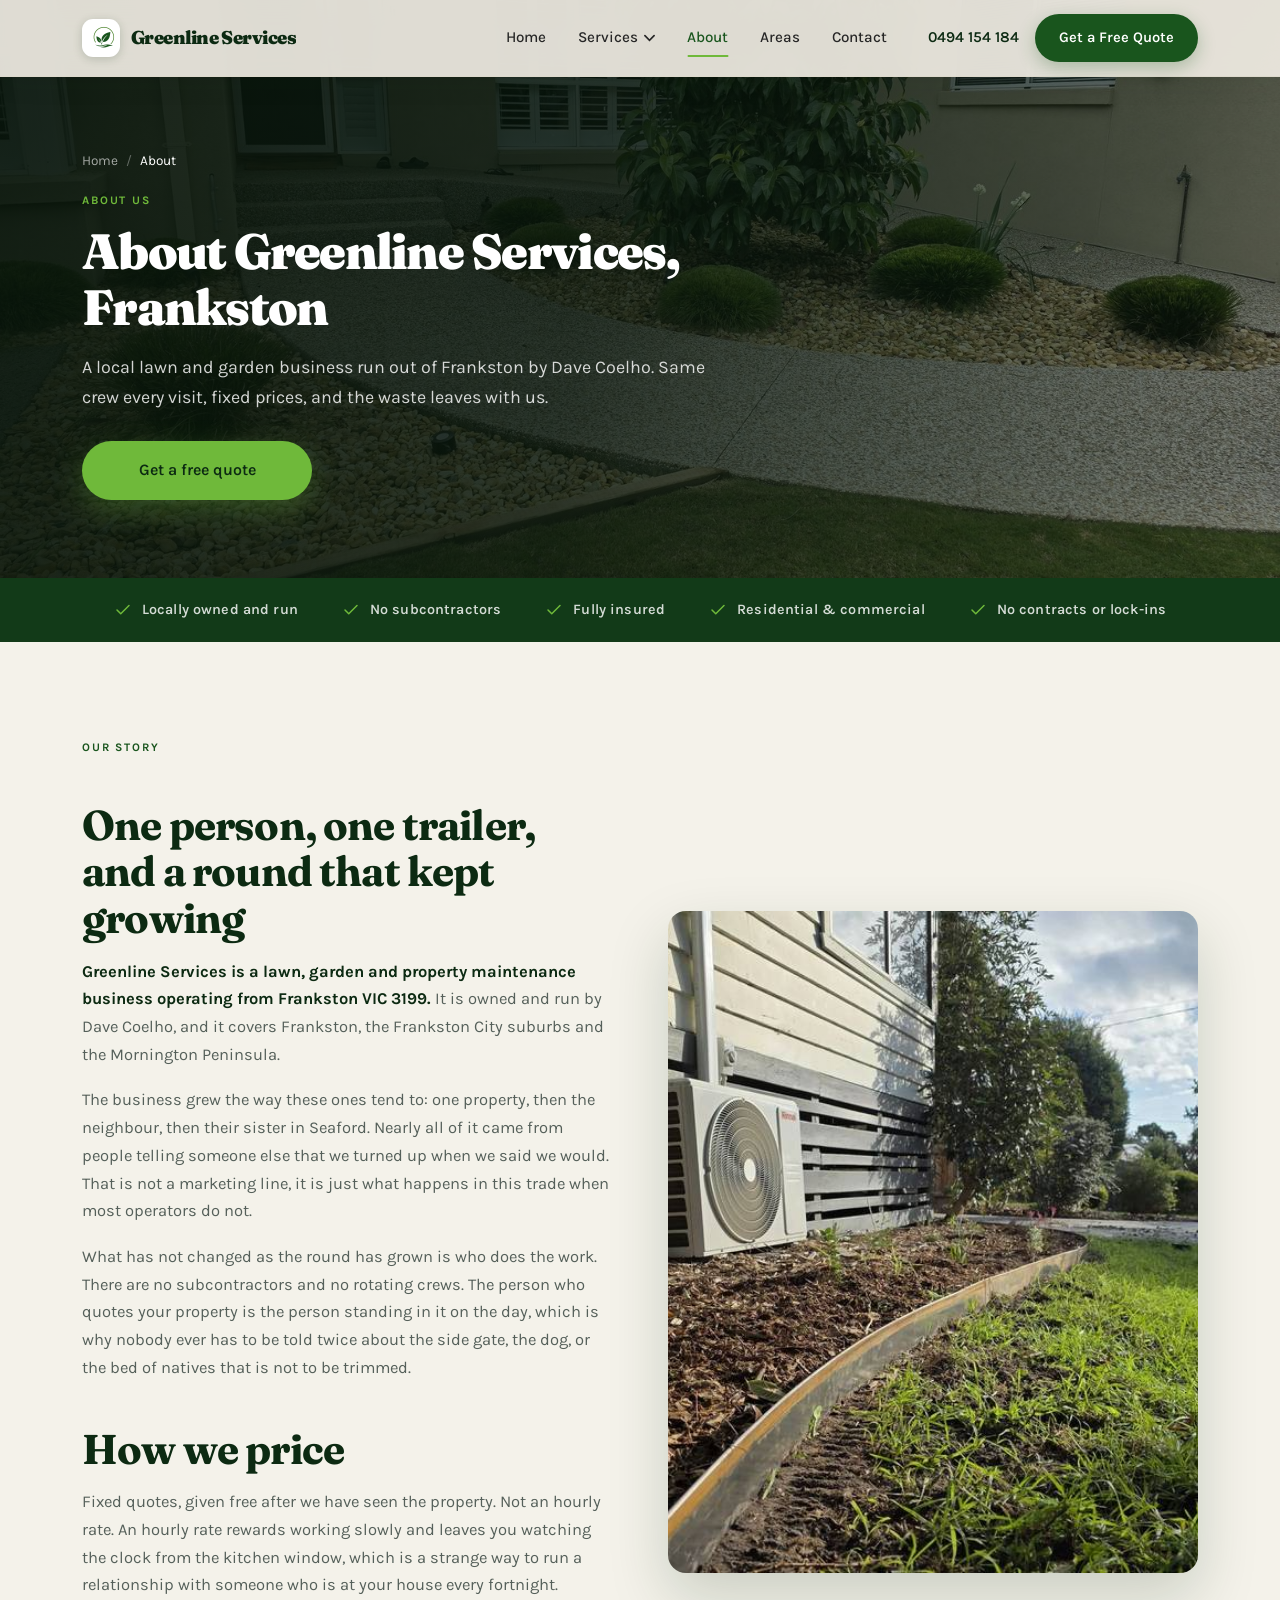
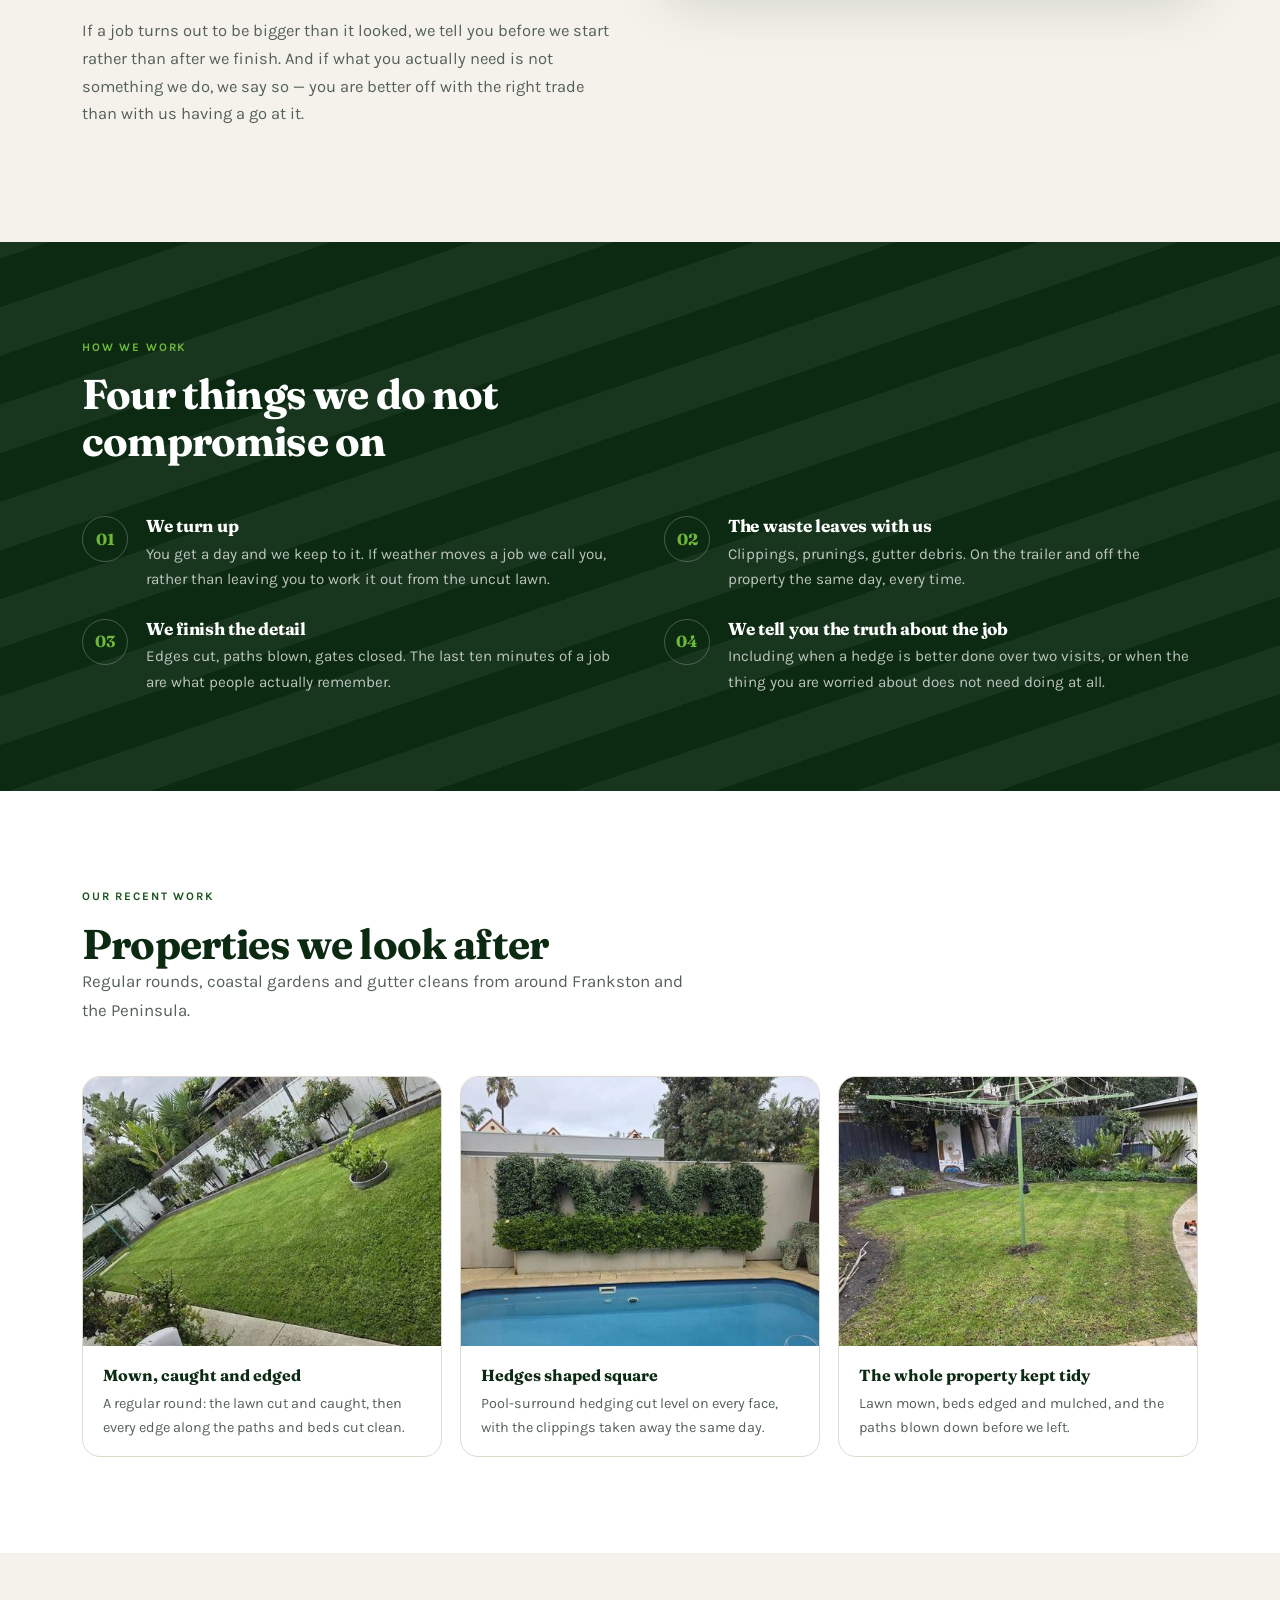
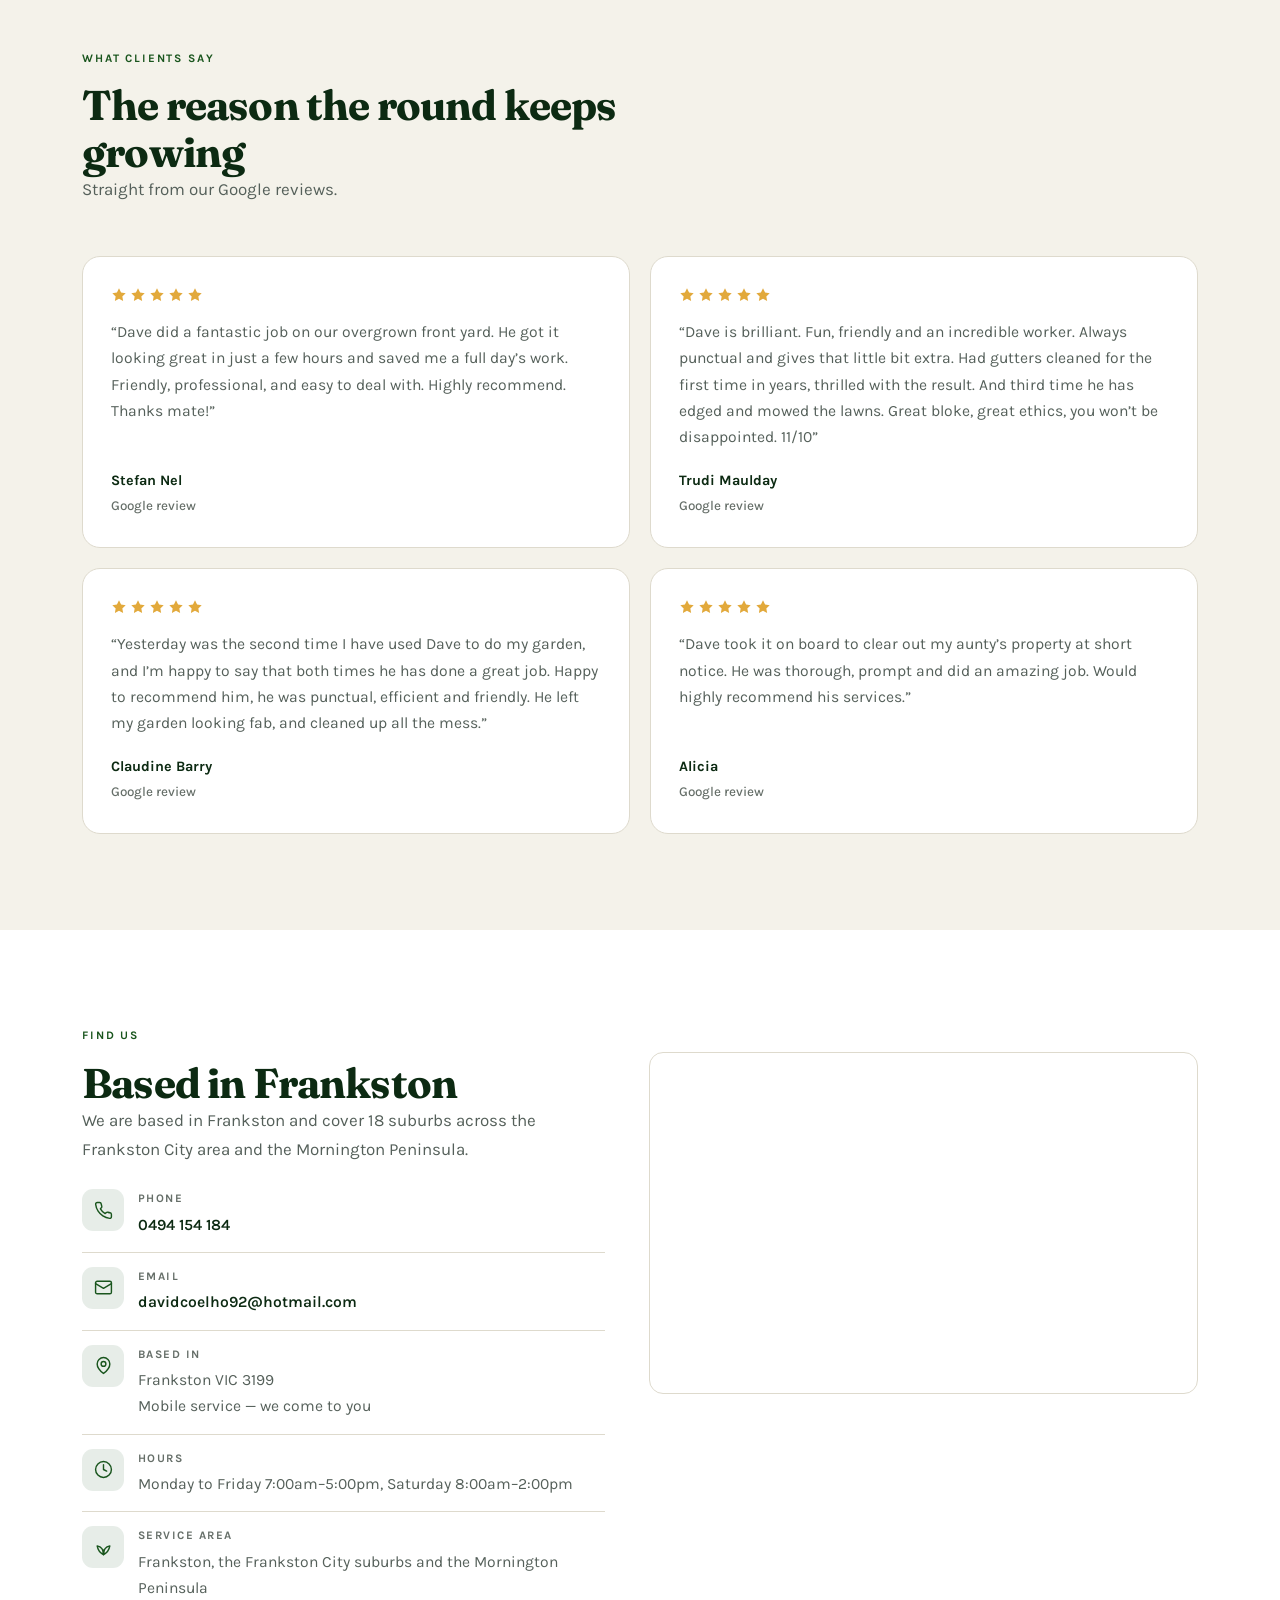
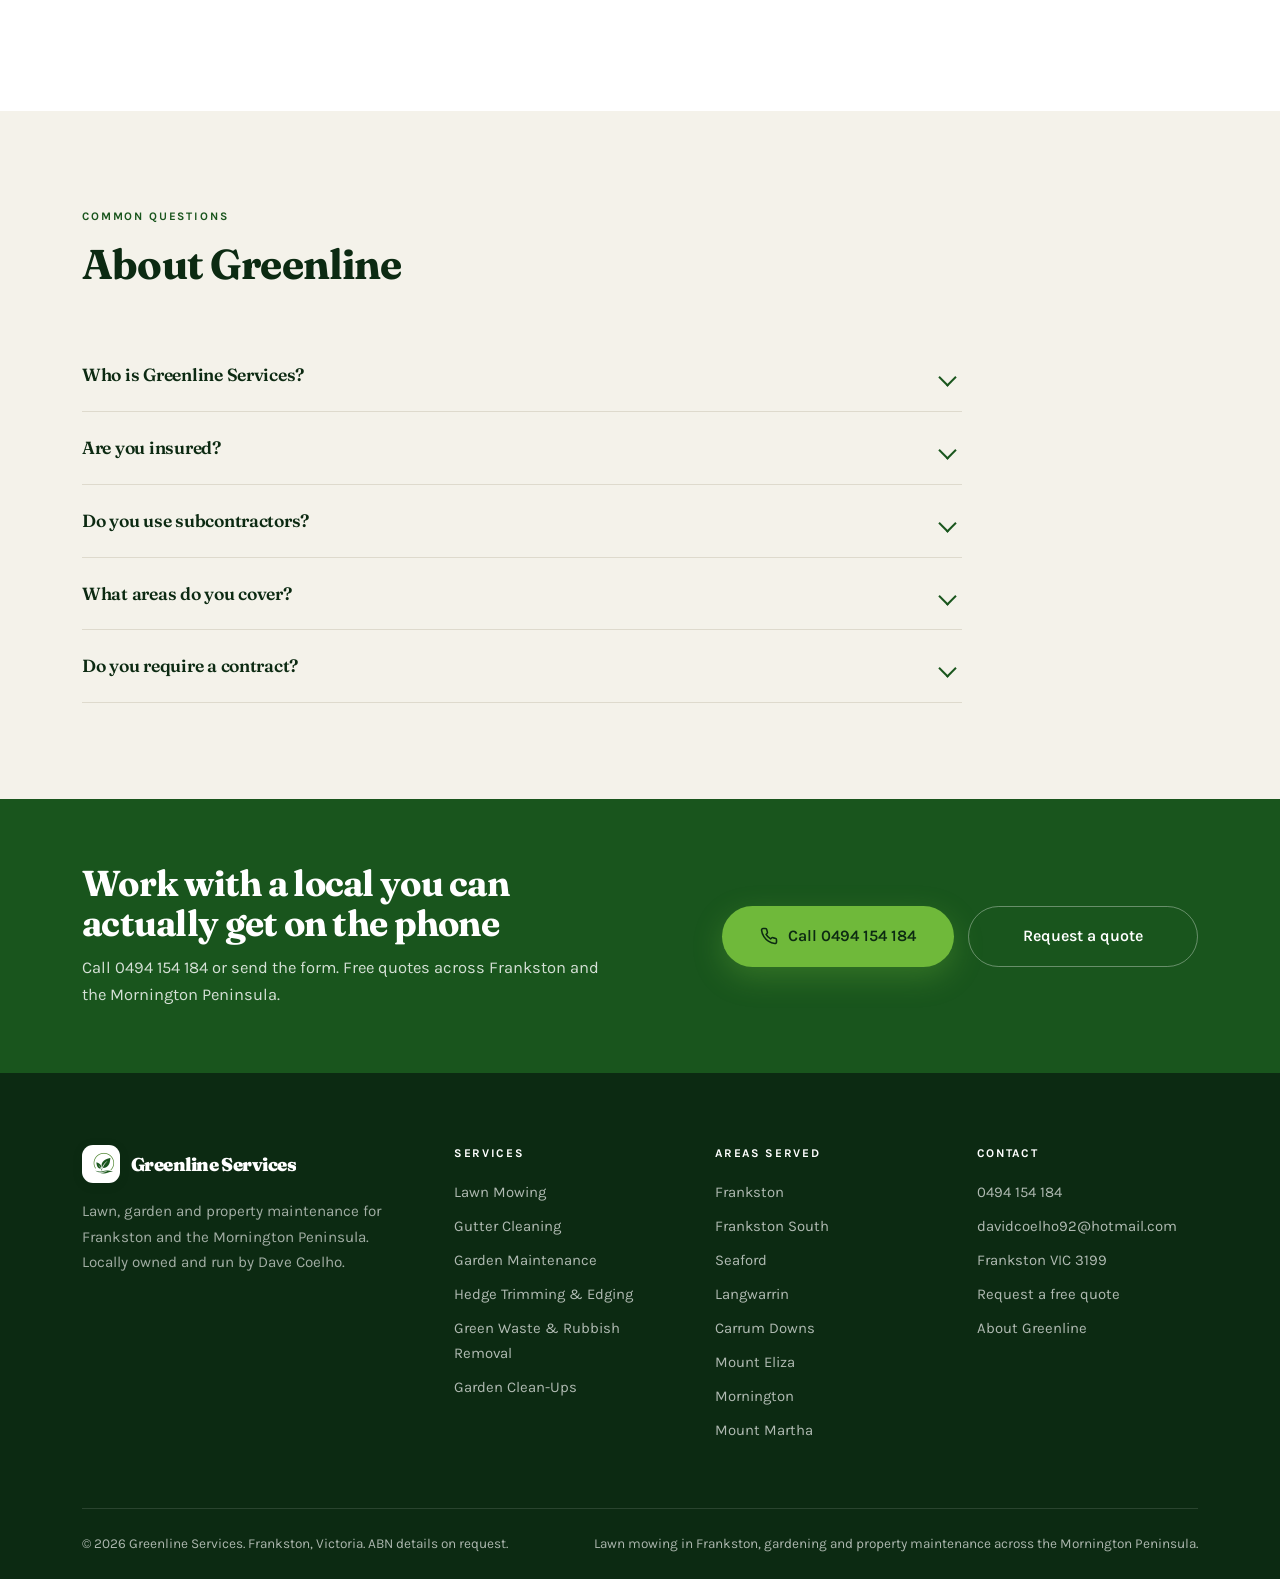
==== about/index.html @ 337bbac2 "Show only suburb, state and postcode; keep the street address in JSON-LD Visitors now see "Frankston" ====
<!DOCTYPE html>
<html lang="en-AU">
<head>
<meta charset="utf-8">
<meta name="viewport" content="width=device-width, initial-scale=1">
<title>About Greenline Services | Lawn &amp; Garden Care Frankston</title>
<meta name="description" content="Greenline Services is a Frankston lawn and garden business run by Dave Coelho. Same crew every visit, fixed quotes, all waste taken away. Serving 18 suburbs.">
<link rel="canonical" href="https://greenlineservices.com.au/about/">
<meta name="robots" content="index, follow, max-image-preview:large, max-snippet:-1">
<meta name="theme-color" content="#0C2A12">
<meta name="geo.region" content="AU-VIC">
<meta name="geo.placename" content="Frankston, Victoria">
<meta name="geo.position" content="-38.1442;145.1281">
<meta name="ICBM" content="-38.1442, 145.1281">

<meta property="og:type" content="website">
<meta property="og:locale" content="en_AU">
<meta property="og:site_name" content="Greenline Services">
<meta property="og:title" content="About Greenline Services | Lawn &amp; Garden Care Frankston">
<meta property="og:description" content="Greenline Services is a Frankston lawn and garden business run by Dave Coelho. Same crew every visit, fixed quotes, all waste taken away. Serving 18 suburbs.">
<meta property="og:url" content="https://greenlineservices.com.au/about/">
<meta property="og:image" content="https://greenlineservices.com.au/assets/img/og.jpg">
<meta name="twitter:card" content="summary_large_image">
<meta name="twitter:title" content="About Greenline Services | Lawn &amp; Garden Care Frankston">
<meta name="twitter:description" content="Greenline Services is a Frankston lawn and garden business run by Dave Coelho. Same crew every visit, fixed quotes, all waste taken away. Serving 18 suburbs.">
<meta name="twitter:image" content="https://greenlineservices.com.au/assets/img/og.jpg">

<link rel="preconnect" href="https://fonts.googleapis.com">
<link rel="preconnect" href="https://fonts.gstatic.com" crossorigin>
<link rel="preload" as="style" href="https://fonts.googleapis.com/css2?family=Fraunces:opsz,wght@9..144,600;9..144,700;9..144,900&family=Karla:wght@400;500;600;700&display=swap">
<link rel="stylesheet" href="https://fonts.googleapis.com/css2?family=Fraunces:opsz,wght@9..144,600;9..144,700;9..144,900&family=Karla:wght@400;500;600;700&display=swap" media="print" onload="this.media='all'">
<noscript><link rel="stylesheet" href="https://fonts.googleapis.com/css2?family=Fraunces:opsz,wght@9..144,600;9..144,700;9..144,900&family=Karla:wght@400;500;600;700&display=swap"></noscript>
<link rel="icon" href="/assets/img/favicon-32.png" sizes="32x32" type="image/png">
<link rel="icon" href="/assets/img/icon-192.png" sizes="192x192" type="image/png">
<link rel="apple-touch-icon" href="/assets/img/apple-touch-icon.png">
<link rel="stylesheet" href="/assets/css/site.min.css">
<link rel="preload" as="image" href="/assets/img/about-dave.jpg" imagesrcset="/assets/img/about-dave-480.jpg 480w, /assets/img/about-dave-800.jpg 800w, /assets/img/about-dave-1200.jpg 1200w, /assets/img/about-dave.jpg 1600w" imagesizes="100vw" fetchpriority="high">


<script defer
  src="https://link.msgsndr.com/js/external-tracking.js"
  data-tracking-id="tk_9f5144f196b340e59b8396dd9921dc07">
</script>
</head>
<body>
<a class="skip-link" href="#main">Skip to content</a>
<!-- Generated by tools/build.py — edit the content there, not here. Greenline Services, Frankston VIC. -->
<header class="site-header solid" id="top">
  <div class="nav-inner">
    <a href="/" class="brand" aria-label="Greenline Services home">
      <span class="brand-mark"><img src="/assets/img/logo-mark-120.png" alt="Greenline Services logo" width="120" height="120" decoding="async"></span>
      <span class="brand-name">Greenline Services</span>
    </a>

    <nav class="nav-main" aria-label="Main navigation">
      <a href="/" class="nav-link">Home</a>

      <div class="nav-dropdown">
        <button class="nav-link nav-trigger" aria-expanded="false" aria-controls="services-menu">
          Services
          <svg class="caret" viewBox="0 0 12 8" aria-hidden="true"><path d="M1 1.5 6 6.5l5-5" fill="none" stroke="currentColor" stroke-width="1.8" stroke-linecap="round"/></svg>
        </button>
        <div class="dropdown-panel" id="services-menu" role="menu">
          <a class="dd-item" role="menuitem" href="/services/">
            <span class="dd-icon" aria-hidden="true"><svg viewBox="0 0 24 24" aria-hidden="true"><rect x="3" y="3" width="7" height="7" rx="2"/><rect x="14" y="3" width="7" height="7" rx="2"/><rect x="3" y="14" width="7" height="7" rx="2"/><rect x="14" y="14" width="7" height="7" rx="2"/></svg></span>
            <span class="dd-text"><strong>All Services</strong><em>Complete property upkeep</em></span>
          </a><a class="dd-item" role="menuitem" href="/services/lawn-mowing/">
            <span class="dd-icon" aria-hidden="true"><svg viewBox="0 0 24 24" aria-hidden="true"><path d="M2 17h11v-4H2z"/><circle cx="5" cy="19.5" r="2"/><circle cx="19" cy="19.5" r="2.5"/><path d="M13 15h4l3-9h2"/></svg></span>
            <span class="dd-text"><strong>Lawn Mowing</strong><em>Mornington, Mount Eliza &amp; the Peninsula</em></span>
          </a><a class="dd-item" role="menuitem" href="/services/gutter-cleaning/">
            <span class="dd-icon" aria-hidden="true"><svg viewBox="0 0 24 24" aria-hidden="true"><path d="M3 7h18"/><path d="M3 7v5a2 2 0 0 0 2 2h14a2 2 0 0 0 2-2V7"/><path d="M12 14v3"/><path d="M12 22a2 2 0 0 1-2-2c0-1.2 2-3 2-3s2 1.8 2 3a2 2 0 0 1-2 2Z"/></svg></span>
            <span class="dd-text"><strong>Gutter Cleaning</strong><em>Frankston, Seaford &amp; Carrum Downs</em></span>
          </a><a class="dd-item" role="menuitem" href="/services/garden-maintenance/">
            <span class="dd-icon" aria-hidden="true"><svg viewBox="0 0 24 24" aria-hidden="true"><path d="M11 20A7 7 0 0 1 4 13c0-5 4-9 9-10 1 6-1 12-2 17Z"/><path d="M11 20c1-4 4-7 8-8"/></svg></span>
            <span class="dd-text"><strong>Garden Maintenance</strong><em>Frankston &amp; Frankston South</em></span>
          </a><a class="dd-item" role="menuitem" href="/services/hedge-trimming/">
            <span class="dd-icon" aria-hidden="true"><svg viewBox="0 0 24 24" aria-hidden="true"><circle cx="6" cy="18" r="2.5"/><circle cx="18" cy="18" r="2.5"/><path d="M7.7 16.3 18 4"/><path d="M16.3 16.3 6 4"/></svg></span>
            <span class="dd-text"><strong>Hedge Trimming &amp; Edging</strong><em>Langwarrin, Karingal &amp; Baxter</em></span>
          </a><a class="dd-item" role="menuitem" href="/services/rubbish-removal/">
            <span class="dd-icon" aria-hidden="true"><svg viewBox="0 0 24 24" aria-hidden="true"><path d="M4 7h16"/><path d="M9 7V5a1 1 0 0 1 1-1h4a1 1 0 0 1 1 1v2"/><path d="M6 7l1 13a1 1 0 0 0 1 1h8a1 1 0 0 0 1-1l1-13"/><path d="M10 11v6M14 11v6"/></svg></span>
            <span class="dd-text"><strong>Green Waste &amp; Rubbish Removal</strong><em>Frankston, Skye &amp; Carrum Downs</em></span>
          </a><a class="dd-item" role="menuitem" href="/services/garden-clean-ups/">
            <span class="dd-icon" aria-hidden="true"><svg viewBox="0 0 24 24" aria-hidden="true"><path d="M12 3l1.8 4.7L18.5 9.5 13.8 11.3 12 16l-1.8-4.7L5.5 9.5l4.7-1.8Z"/><path d="M18 16.5l.9 2.3 2.3.9-2.3.9-.9 2.3-.9-2.3-2.3-.9 2.3-.9Z"/></svg></span>
            <span class="dd-text"><strong>Garden Clean-Ups</strong><em>End-of-lease &amp; pre-sale, Mount Eliza</em></span>
          </a>
        </div>
      </div>

      <a href="/about/" class="nav-link is-active">About</a>
      <a href="/#areas" class="nav-link">Areas</a>
      <a href="/contact/" class="nav-link">Contact</a>
    </nav>

    <div class="nav-actions">
      <a href="tel:+61494154184" class="nav-phone">0494 154 184</a>
      <a href="/contact/" class="btn-cta" data-quote-open>Get a Free Quote</a>
    </div>

    <button class="nav-burger" aria-label="Open menu" aria-expanded="false" aria-controls="mobile-nav">
      <span></span><span></span><span></span>
    </button>
  </div>
</header>

<div class="scrim" hidden></div>

<nav class="mobile-nav" id="mobile-nav" aria-label="Mobile navigation">
  <a href="/">Home</a>
  <button class="acc-btn" aria-expanded="false">Services <span aria-hidden="true">+</span></button>
  <div class="acc-body">
    <a href="/services/">All Services</a>
    <a href="/services/lawn-mowing/">Lawn Mowing</a><a href="/services/gutter-cleaning/">Gutter Cleaning</a><a href="/services/garden-maintenance/">Garden Maintenance</a><a href="/services/hedge-trimming/">Hedge Trimming &amp; Edging</a><a href="/services/rubbish-removal/">Green Waste &amp; Rubbish Removal</a><a href="/services/garden-clean-ups/">Garden Clean-Ups</a>
  </div>
  <a href="/about/">About</a>
  <a href="/#areas">Areas</a>
  <a href="/contact/">Contact</a>
  <a href="/contact/" data-quote-open class="mobile-quote">Get a free quote</a>
  <a href="tel:+61494154184">Call 0494 154 184</a>
</nav>
<main id="main">
<section class="page-hero">
  <div class="hero-media" aria-hidden="true"><img src="/assets/img/about-dave.jpg" srcset="/assets/img/about-dave-480.jpg 480w, /assets/img/about-dave-800.jpg 800w, /assets/img/about-dave-1200.jpg 1200w, /assets/img/about-dave.jpg 1600w" sizes="100vw" alt="Tidy front garden in Frankston with clipped shrubs, a swept aggregate path and a mown lawn" width="1600" height="1067" loading="eager" fetchpriority="high" decoding="async"></div>
  <div class="hero-in">
    <nav class="crumbs" aria-label="Breadcrumb"><ol><li><a href="/">Home</a></li><li><span aria-current="page">About</span></li></ol></nav>
    <span class="eyebrow">About us</span>
    <h1>About Greenline Services, Frankston</h1>
    <p class="hero-sub">A local lawn and garden business run out of Frankston by Dave Coelho. Same crew every visit, fixed prices, and the waste leaves with us.</p>
    <div class="hero-cta">
      <button type="button" class="btn-lg btn-solid" data-quote-open>Get a free quote</button>
    </div>
  </div>
</section>

<div class="trustbar">
  <div class="wrap">
    <ul>
      <li><svg viewBox="0 0 24 24" aria-hidden="true"><path d="M20 6 9 17l-5-5"/></svg>Locally owned and run</li>
      <li><svg viewBox="0 0 24 24" aria-hidden="true"><path d="M20 6 9 17l-5-5"/></svg>No subcontractors</li>
      <li><svg viewBox="0 0 24 24" aria-hidden="true"><path d="M20 6 9 17l-5-5"/></svg>Fully insured</li>
      <li><svg viewBox="0 0 24 24" aria-hidden="true"><path d="M20 6 9 17l-5-5"/></svg>Residential &amp; commercial</li>
      <li><svg viewBox="0 0 24 24" aria-hidden="true"><path d="M20 6 9 17l-5-5"/></svg>No contracts or lock-ins</li>
    </ul>
  </div>
</div>



<section class="sec">
  <div class="wrap">
    <div class="split">
      <div class="prose">
        <span class="eyebrow">Our story</span>
        <h2>One person, one trailer, and a round that kept growing</h2>
        <p><strong>Greenline Services is a lawn, garden and property maintenance business operating from Frankston VIC 3199.</strong> It is owned and run by Dave Coelho, and it covers Frankston, the Frankston City suburbs and the Mornington Peninsula.</p>
        <p>The business grew the way these ones tend to: one property, then the neighbour, then their sister in Seaford. Nearly all of it came from people telling someone else that we turned up when we said we would. That is not a marketing line, it is just what happens in this trade when most operators do not.</p>
        <p>What has not changed as the round has grown is who does the work. There are no subcontractors and no rotating crews. The person who quotes your property is the person standing in it on the day, which is why nobody ever has to be told twice about the side gate, the dog, or the bed of natives that is not to be trimmed.</p>
        <h2>How we price</h2>
        <p>Fixed quotes, given free after we have seen the property. Not an hourly rate. An hourly rate rewards working slowly and leaves you watching the clock from the kitchen window, which is a strange way to run a relationship with someone who is at your house every fortnight.</p>
        <p>If a job turns out to be bigger than it looked, we tell you before we start rather than after we finish. And if what you actually need is not something we do, we say so &mdash; you are better off with the right trade than with us having a go at it.</p>
      </div>
      <div class="split-media tall"><img src="/assets/img/garden-maintenance.jpg" srcset="/assets/img/garden-maintenance-480.jpg 480w, /assets/img/garden-maintenance-800.jpg 800w, /assets/img/garden-maintenance-1200.jpg 1200w, /assets/img/garden-maintenance.jpg 1600w" sizes="(max-width:900px) 100vw, 50vw" alt="Garden bed remulched and re-edged beside a mown lawn during a regular garden maintenance visit in Frankston" width="1600" height="1200" loading="lazy" decoding="async"></div>
    </div>
  </div>
</section>

<section class="sec sec-dark">
  <div class="stripes" aria-hidden="true"></div>
  <div class="wrap" style="position:relative;z-index:2">
    <div class="sec-head">
      <span class="eyebrow">How we work</span>
      <h2>Four things we do not compromise on</h2>
    </div>
    <div class="why-grid">
      <div class="why-item"><span class="why-num">01</span><div><h3>We turn up</h3><p>You get a day and we keep to it. If weather moves a job we call you, rather than leaving you to work it out from the uncut lawn.</p></div></div>
      <div class="why-item"><span class="why-num">02</span><div><h3>The waste leaves with us</h3><p>Clippings, prunings, gutter debris. On the trailer and off the property the same day, every time.</p></div></div>
      <div class="why-item"><span class="why-num">03</span><div><h3>We finish the detail</h3><p>Edges cut, paths blown, gates closed. The last ten minutes of a job are what people actually remember.</p></div></div>
      <div class="why-item"><span class="why-num">04</span><div><h3>We tell you the truth about the job</h3><p>Including when a hedge is better done over two visits, or when the thing you are worried about does not need doing at all.</p></div></div>
    </div>
  </div>
</section>

<section class="sec sec-alt">
  <div class="wrap">
    <div class="sec-head">
      <span class="eyebrow">Our recent work</span>
      <h2>Properties we look after</h2>
      <p class="lede">Regular rounds, coastal gardens and gutter cleans from around Frankston and the Peninsula.</p>
    </div>
    <div class="work-grid"><figure class="work"><img src="/assets/img/work-lawn.jpg" srcset="/assets/img/work-lawn-480.jpg 480w, /assets/img/work-lawn-800.jpg 800w, /assets/img/work-lawn.jpg 1200w" sizes="(max-width:600px) 100vw, (max-width:1040px) 50vw, 360px" alt="Sloping back lawn mown and edged with the garden beds cut clean around it" width="1200" height="900" loading="lazy" decoding="async"><figcaption><b>Mown, caught and edged</b>A regular round: the lawn cut and caught, then every edge along the paths and beds cut clean.</figcaption></figure><figure class="work"><img src="/assets/img/work-hedge.jpg" srcset="/assets/img/work-hedge-480.jpg 480w, /assets/img/work-hedge-800.jpg 800w, /assets/img/work-hedge.jpg 1200w" sizes="(max-width:600px) 100vw, (max-width:1040px) 50vw, 360px" alt="Shaped topiary hedging along a pool surround, cut square and level" width="1200" height="900" loading="lazy" decoding="async"><figcaption><b>Hedges shaped square</b>Pool-surround hedging cut level on every face, with the clippings taken away the same day.</figcaption></figure><figure class="work"><img src="/assets/img/work-garden.jpg" srcset="/assets/img/work-garden-480.jpg 480w, /assets/img/work-garden-800.jpg 800w, /assets/img/work-garden.jpg 1200w" sizes="(max-width:600px) 100vw, (max-width:1040px) 50vw, 360px" alt="Maintained back garden with a mown lawn, edged beds and the paths blown clean" width="1200" height="900" loading="lazy" decoding="async"><figcaption><b>The whole property kept tidy</b>Lawn mown, beds edged and mulched, and the paths blown down before we left.</figcaption></figure></div>
  </div>
</section>

<section class="sec">
  <div class="wrap">
    <div class="sec-head">
      <span class="eyebrow">What clients say</span>
      <h2>The reason the round keeps growing</h2>
      <p class="lede">Straight from our <a href="https://www.google.com/maps/place/Greenline+services" rel="nofollow noopener" target="_blank">Google reviews</a>.</p>
    </div>
    <div class="quotes"><figure class="quote">
        <div class="stars" role="img" aria-label="Rated 5 out of 5"><svg viewBox="0 0 24 24" aria-hidden="true"><path d="m12 2 3.1 6.3 6.9 1-5 4.9 1.2 6.8-6.2-3.3-6.2 3.3L7 14.2l-5-4.9 6.9-1Z"/></svg><svg viewBox="0 0 24 24" aria-hidden="true"><path d="m12 2 3.1 6.3 6.9 1-5 4.9 1.2 6.8-6.2-3.3-6.2 3.3L7 14.2l-5-4.9 6.9-1Z"/></svg><svg viewBox="0 0 24 24" aria-hidden="true"><path d="m12 2 3.1 6.3 6.9 1-5 4.9 1.2 6.8-6.2-3.3-6.2 3.3L7 14.2l-5-4.9 6.9-1Z"/></svg><svg viewBox="0 0 24 24" aria-hidden="true"><path d="m12 2 3.1 6.3 6.9 1-5 4.9 1.2 6.8-6.2-3.3-6.2 3.3L7 14.2l-5-4.9 6.9-1Z"/></svg><svg viewBox="0 0 24 24" aria-hidden="true"><path d="m12 2 3.1 6.3 6.9 1-5 4.9 1.2 6.8-6.2-3.3-6.2 3.3L7 14.2l-5-4.9 6.9-1Z"/></svg></div>
        <blockquote>&ldquo;Dave did a fantastic job on our overgrown front yard. He got it looking great in just a few hours and saved me a full day&rsquo;s work. Friendly, professional, and easy to deal with. Highly recommend. Thanks mate!&rdquo;</blockquote>
        <figcaption><cite>Stefan Nel</cite><span>Google review</span></figcaption>
      </figure><figure class="quote">
        <div class="stars" role="img" aria-label="Rated 5 out of 5"><svg viewBox="0 0 24 24" aria-hidden="true"><path d="m12 2 3.1 6.3 6.9 1-5 4.9 1.2 6.8-6.2-3.3-6.2 3.3L7 14.2l-5-4.9 6.9-1Z"/></svg><svg viewBox="0 0 24 24" aria-hidden="true"><path d="m12 2 3.1 6.3 6.9 1-5 4.9 1.2 6.8-6.2-3.3-6.2 3.3L7 14.2l-5-4.9 6.9-1Z"/></svg><svg viewBox="0 0 24 24" aria-hidden="true"><path d="m12 2 3.1 6.3 6.9 1-5 4.9 1.2 6.8-6.2-3.3-6.2 3.3L7 14.2l-5-4.9 6.9-1Z"/></svg><svg viewBox="0 0 24 24" aria-hidden="true"><path d="m12 2 3.1 6.3 6.9 1-5 4.9 1.2 6.8-6.2-3.3-6.2 3.3L7 14.2l-5-4.9 6.9-1Z"/></svg><svg viewBox="0 0 24 24" aria-hidden="true"><path d="m12 2 3.1 6.3 6.9 1-5 4.9 1.2 6.8-6.2-3.3-6.2 3.3L7 14.2l-5-4.9 6.9-1Z"/></svg></div>
        <blockquote>&ldquo;Dave is brilliant. Fun, friendly and an incredible worker. Always punctual and gives that little bit extra. Had gutters cleaned for the first time in years, thrilled with the result. And third time he has edged and mowed the lawns. Great bloke, great ethics, you won&rsquo;t be disappointed. 11/10&rdquo;</blockquote>
        <figcaption><cite>Trudi Maulday</cite><span>Google review</span></figcaption>
      </figure><figure class="quote">
        <div class="stars" role="img" aria-label="Rated 5 out of 5"><svg viewBox="0 0 24 24" aria-hidden="true"><path d="m12 2 3.1 6.3 6.9 1-5 4.9 1.2 6.8-6.2-3.3-6.2 3.3L7 14.2l-5-4.9 6.9-1Z"/></svg><svg viewBox="0 0 24 24" aria-hidden="true"><path d="m12 2 3.1 6.3 6.9 1-5 4.9 1.2 6.8-6.2-3.3-6.2 3.3L7 14.2l-5-4.9 6.9-1Z"/></svg><svg viewBox="0 0 24 24" aria-hidden="true"><path d="m12 2 3.1 6.3 6.9 1-5 4.9 1.2 6.8-6.2-3.3-6.2 3.3L7 14.2l-5-4.9 6.9-1Z"/></svg><svg viewBox="0 0 24 24" aria-hidden="true"><path d="m12 2 3.1 6.3 6.9 1-5 4.9 1.2 6.8-6.2-3.3-6.2 3.3L7 14.2l-5-4.9 6.9-1Z"/></svg><svg viewBox="0 0 24 24" aria-hidden="true"><path d="m12 2 3.1 6.3 6.9 1-5 4.9 1.2 6.8-6.2-3.3-6.2 3.3L7 14.2l-5-4.9 6.9-1Z"/></svg></div>
        <blockquote>&ldquo;Yesterday was the second time I have used Dave to do my garden, and I&rsquo;m happy to say that both times he has done a great job. Happy to recommend him, he was punctual, efficient and friendly. He left my garden looking fab, and cleaned up all the mess.&rdquo;</blockquote>
        <figcaption><cite>Claudine Barry</cite><span>Google review</span></figcaption>
      </figure><figure class="quote">
        <div class="stars" role="img" aria-label="Rated 5 out of 5"><svg viewBox="0 0 24 24" aria-hidden="true"><path d="m12 2 3.1 6.3 6.9 1-5 4.9 1.2 6.8-6.2-3.3-6.2 3.3L7 14.2l-5-4.9 6.9-1Z"/></svg><svg viewBox="0 0 24 24" aria-hidden="true"><path d="m12 2 3.1 6.3 6.9 1-5 4.9 1.2 6.8-6.2-3.3-6.2 3.3L7 14.2l-5-4.9 6.9-1Z"/></svg><svg viewBox="0 0 24 24" aria-hidden="true"><path d="m12 2 3.1 6.3 6.9 1-5 4.9 1.2 6.8-6.2-3.3-6.2 3.3L7 14.2l-5-4.9 6.9-1Z"/></svg><svg viewBox="0 0 24 24" aria-hidden="true"><path d="m12 2 3.1 6.3 6.9 1-5 4.9 1.2 6.8-6.2-3.3-6.2 3.3L7 14.2l-5-4.9 6.9-1Z"/></svg><svg viewBox="0 0 24 24" aria-hidden="true"><path d="m12 2 3.1 6.3 6.9 1-5 4.9 1.2 6.8-6.2-3.3-6.2 3.3L7 14.2l-5-4.9 6.9-1Z"/></svg></div>
        <blockquote>&ldquo;Dave took it on board to clear out my aunty&rsquo;s property at short notice. He was thorough, prompt and did an amazing job. Would highly recommend his services.&rdquo;</blockquote>
        <figcaption><cite>Alicia</cite><span>Google review</span></figcaption>
      </figure></div>
  </div>
</section>

<section class="sec sec-alt">
  <div class="wrap">
    <div class="contact-grid">
      <div>
        <div class="sec-head" style="margin-bottom:26px">
          <span class="eyebrow">Find us</span>
          <h2>Based in Frankston</h2>
          <p class="lede">We are based in Frankston and cover 18 suburbs across the Frankston City area and the Mornington Peninsula.</p>
        </div>
        <ul class="nap">
  <li>
    <span class="ico" aria-hidden="true"><svg viewBox="0 0 24 24" aria-hidden="true"><path d="M22 16.9v3a2 2 0 0 1-2.2 2 19.8 19.8 0 0 1-8.6-3.1 19.5 19.5 0 0 1-6-6A19.8 19.8 0 0 1 2.1 4.2 2 2 0 0 1 4.1 2h3a2 2 0 0 1 2 1.7c.1 1 .4 1.9.7 2.8a2 2 0 0 1-.5 2.1L8.1 9.9a16 16 0 0 0 6 6l1.3-1.2a2 2 0 0 1 2.1-.5c.9.3 1.8.6 2.8.7a2 2 0 0 1 1.7 2Z"/></svg></span>
    <span><b>Phone</b><a href="tel:+61494154184">0494 154 184</a></span>
  </li>
  <li>
    <span class="ico" aria-hidden="true"><svg viewBox="0 0 24 24" aria-hidden="true"><rect x="2" y="4" width="20" height="16" rx="2"/><path d="m2 7 10 6 10-6"/></svg></span>
    <span><b>Email</b><a href="mailto:davidcoelho92@hotmail.com">davidcoelho92@hotmail.com</a></span>
  </li>
  <li>
    <span class="ico" aria-hidden="true"><svg viewBox="0 0 24 24" aria-hidden="true"><path d="M20 10c0 6-8 12-8 12s-8-6-8-12a8 8 0 0 1 16 0Z"/><circle cx="12" cy="10" r="3"/></svg></span>
    <span><b>Based in</b>Frankston VIC 3199<br>Mobile service &mdash; we come to you</span>
  </li>
  <li>
    <span class="ico" aria-hidden="true"><svg viewBox="0 0 24 24" aria-hidden="true"><circle cx="12" cy="12" r="10"/><path d="M12 6v6l4 2"/></svg></span>
    <span><b>Hours</b>Monday to Friday 7:00am&ndash;5:00pm, Saturday 8:00am&ndash;2:00pm</span>
  </li>
  <li>
    <span class="ico" aria-hidden="true"><svg viewBox="0 0 24 24" aria-hidden="true"><path d="M12 21c0-6 3-10 8-11-1 6-4 9-8 11Z"/><path d="M12 21c0-6-3-10-8-11 1 6 4 9 8 11Z"/><path d="M12 21v-6"/></svg></span>
    <span><b>Service area</b>Frankston, the Frankston City suburbs and the Mornington Peninsula</span>
  </li>
</ul>
      </div>
      <div><div class="map-embed">
  <iframe title="Map of the Greenline Services area around Frankston VIC 3199" src="https://www.google.com/maps/embed?pb=!1m18!1m12!1m3!1d200705.6214454393!2d145.1110961!3d-38.1860856!2m3!1f0!2f0!3f0!3m2!1i1024!2i768!4f13.1!3m3!1m2!1s0x471521d92f4fcf41%3A0xae0f0cd5a3ad64b2!2sGreenline%20services!5e0!3m2!1sen!2sph!4v1787142280589!5m2!1sen!2sph" width="600" height="450" style="border:0;" allowfullscreen="" loading="lazy" referrerpolicy="strict-origin-when-cross-origin"></iframe>
</div></div>
    </div>
  </div>
</section>

<section class="sec">
  <div class="wrap">
    <div class="sec-head">
      <span class="eyebrow">Common questions</span>
      <h2>About Greenline</h2>
    </div>
    <div class="faq-list"><div class="faq">
        <button class="faq-q" aria-expanded="false">Who is Greenline Services?</button>
        <div class="faq-a"><p>Greenline Services is a lawn, garden and property maintenance business based in Frankston VIC 3199, run by Dave Coelho. It covers lawn mowing, garden maintenance, hedge trimming, gutter cleaning, green waste removal and end-of-lease clean-ups across Frankston and the Mornington Peninsula.</p></div>
      </div><div class="faq">
        <button class="faq-q" aria-expanded="false">Are you insured?</button>
        <div class="faq-a"><p>Yes. Greenline Services carries public liability insurance, and we are happy to provide the certificate of currency to property managers, body corporates and commercial clients who need it on file before work starts.</p></div>
      </div><div class="faq">
        <button class="faq-q" aria-expanded="false">Do you use subcontractors?</button>
        <div class="faq-a"><p>No. The person who quotes your property is the person who does the work. That is the main reason clients stay with us &mdash; nobody has to be re-briefed on where the gate key is or which garden bed is not to be touched.</p></div>
      </div><div class="faq">
        <button class="faq-q" aria-expanded="false">What areas do you cover?</button>
        <div class="faq-a"><p>Frankston, Frankston South, Frankston North, Seaford, Langwarrin, Langwarrin South, Karingal, Carrum Downs, Skye, Baxter, Mount Eliza, Pearcedale, Mornington, Mount Martha, Moorooduc, Somerville, Tyabb and the wider Mornington Peninsula.</p></div>
      </div><div class="faq">
        <button class="faq-q" aria-expanded="false">Do you require a contract?</button>
        <div class="faq-a"><p>No. Regular rounds run on an ongoing basis with no minimum term and no lock-in. If you want to pause over winter or stop altogether, tell us and we will take you off the round.</p></div>
      </div></div>
  </div>
</section>



<section class="cta-band">
  <div class="wrap">
    <div>
      <h2>Work with a local you can actually get on the phone</h2>
      <p>Call 0494 154 184 or send the form. Free quotes across Frankston and the Mornington Peninsula.</p>
    </div>
    <div class="hero-cta">
      <a href="tel:+61494154184" class="btn-lg btn-solid"><svg viewBox="0 0 24 24" aria-hidden="true"><path d="M22 16.9v3a2 2 0 0 1-2.2 2 19.8 19.8 0 0 1-8.6-3.1 19.5 19.5 0 0 1-6-6A19.8 19.8 0 0 1 2.1 4.2 2 2 0 0 1 4.1 2h3a2 2 0 0 1 2 1.7c.1 1 .4 1.9.7 2.8a2 2 0 0 1-.5 2.1L8.1 9.9a16 16 0 0 0 6 6l1.3-1.2a2 2 0 0 1 2.1-.5c.9.3 1.8.6 2.8.7a2 2 0 0 1 1.7 2Z"/></svg> Call 0494 154 184</a>
      <button type="button" class="btn-lg btn-ghost" data-quote-open>Request a quote</button>
    </div>
  </div>
</section>

</main>
<footer>
  <div class="wrap">
    <div class="f-grid">
      <div class="f-about">
        <a href="/" class="brand">
          <span class="brand-mark"><img src="/assets/img/logo-mark-120.png" alt="Greenline Services logo" width="120" height="120" loading="lazy" decoding="async"></span>
          <span class="brand-name">Greenline Services</span>
        </a>
        <p>Lawn, garden and property maintenance for Frankston and the Mornington Peninsula. Locally owned and run by Dave Coelho.</p>
      </div>
      <div>
        <h2 class="f-head">Services</h2>
        <ul><li><a href="/services/lawn-mowing/">Lawn Mowing</a></li><li><a href="/services/gutter-cleaning/">Gutter Cleaning</a></li><li><a href="/services/garden-maintenance/">Garden Maintenance</a></li><li><a href="/services/hedge-trimming/">Hedge Trimming &amp; Edging</a></li><li><a href="/services/rubbish-removal/">Green Waste &amp; Rubbish Removal</a></li><li><a href="/services/garden-clean-ups/">Garden Clean-Ups</a></li></ul>
      </div>
      <div>
        <h2 class="f-head">Areas served</h2>
        <ul><li><a href="/#areas">Frankston</a></li><li><a href="/#areas">Frankston South</a></li><li><a href="/#areas">Seaford</a></li><li><a href="/#areas">Langwarrin</a></li><li><a href="/#areas">Carrum Downs</a></li><li><a href="/#areas">Mount Eliza</a></li><li><a href="/#areas">Mornington</a></li><li><a href="/#areas">Mount Martha</a></li></ul>
      </div>
      <div>
        <h2 class="f-head">Contact</h2>
        <ul>
          <li><a href="tel:+61494154184">0494 154 184</a></li>
          <li><a href="mailto:davidcoelho92@hotmail.com">davidcoelho92@hotmail.com</a></li>
          <li>Frankston VIC 3199</li>
          <li><a href="/contact/">Request a free quote</a></li>
          <li><a href="/about/">About Greenline</a></li>
        </ul>
      </div>
    </div>
    <div class="f-bottom">
      <span>&copy; 2026 Greenline Services. Frankston, Victoria. ABN details on request.</span>
      <span>Lawn mowing in Frankston, gardening and property maintenance across the Mornington Peninsula.</span>
    </div>
  </div>
</footer>

<div class="modal" id="quote-modal" hidden>
  <div class="modal-scrim" data-quote-close></div>
  <div class="modal-panel" role="dialog" aria-modal="true" aria-labelledby="quote-modal-title">
    <button class="modal-close" type="button" aria-label="Close" data-quote-close>
      <svg viewBox="0 0 24 24" aria-hidden="true"><path d="M18 6 6 18M6 6l12 12"/></svg>
    </button>
    <div class="modal-head">
      <span class="eyebrow">Free quote</span>
      <h2 id="quote-modal-title">Tell us about the property</h2>
      <p>Fixed price, no call-out fee, no obligation. Or call <a href="tel:+61494154184">0494 154 184</a> for a same-day answer.</p>
    </div>
    
  <form class="quote-form" action="/thank-you/" method="get">
    <div class="form-grid">
      <div class="field">
        <label for="qm-full_name">Name</label>
        <input type="text" id="qm-full_name" name="full_name" required autocomplete="name" placeholder="Your name">
      </div>
      <div class="field">
        <label for="qm-email">Email</label>
        <input type="email" id="qm-email" name="email" required autocomplete="email" placeholder="Enter your email">
      </div>
      <div class="field">
        <label for="qm-phone">Phone</label>
        <input type="tel" id="qm-phone" name="phone" required autocomplete="tel" placeholder="Enter your phone">
      </div>
      <div class="field">
        <label for="qm-service_needed">Service needed</label>
        <select id="qm-service_needed" name="service_needed"><option>Lawn mowing</option><option>Gutter cleaning</option><option>Garden maintenance</option><option>Hedge trimming &amp; edging</option><option>Green waste &amp; rubbish removal</option><option>End-of-lease or pre-sale clean-up</option><option>Commercial property maintenance</option><option>Something else</option></select>
      </div>
      <div class="field full">
        <label for="qm-property_address">Property address</label>
        <input type="text" id="qm-property_address" name="property_address" required autocomplete="street-address" placeholder="e.g. 12 Smith St, Frankston VIC">
      </div>
      <div class="field full">
        <label for="qm-property_size">Property size</label>
        <select id="qm-property_size" name="property_size"><option value="">Select a size</option><option>Small &mdash; under 300m&sup2;</option><option>Medium &mdash; 300&ndash;600m&sup2;</option><option>Large &mdash; 600&ndash;1000m&sup2;</option><option>Acreage &mdash; over 1000m&sup2;</option><option>Not sure</option></select>
      </div>
      <div class="field full">
        <label for="qm-job_notes">Job notes</label>
        <textarea id="qm-job_notes" name="job_notes" placeholder="How long since it was last done, access notes, anything else we should know&hellip;"></textarea>
      </div>
      <div class="field full" style="margin-bottom:0">
        <button type="submit" class="btn-submit">Send my quote request</button>
        <p class="form-note">Or call <a href="tel:+61494154184">0494 154 184</a> for a same-day answer.</p>
      </div>
    </div>
  </form>

  </div>
</div>
<script type="application/ld+json">
{
  "@context": "https://schema.org",
  "@type": ["LocalBusiness","HomeAndConstructionBusiness"],
  "@id": "https://greenlineservices.com.au/#business",
  "name": "Greenline Services",
  "description": "Lawn mowing, garden maintenance, hedge trimming, gutter cleaning and green waste removal in Frankston and across the Mornington Peninsula.",
  "url": "https://greenlineservices.com.au/",
  "telephone": "+61 494 154 184",
  "email": "davidcoelho92@hotmail.com",
  "founder": {"@type":"Person","name":"Dave Coelho"},
  "priceRange": "$$",
  "currenciesAccepted": "AUD",
  "paymentAccepted": "Cash, Bank transfer, Card",
  "image": "https://greenlineservices.com.au/assets/img/og.jpg",
  "address": {
    "@type": "PostalAddress",
    "streetAddress": "2/15 St Johns Ave",
    "addressLocality": "Frankston",
    "addressRegion": "VIC",
    "postalCode": "3199",
    "addressCountry": "AU"
  },
  "geo": {"@type":"GeoCoordinates","latitude":-38.1442,"longitude":145.1281},
  "hasMap": "https://www.google.com/maps/place/Greenline+services",
  "openingHoursSpecification": [
    {"@type":"OpeningHoursSpecification","dayOfWeek":["Monday","Tuesday","Wednesday","Thursday","Friday"],"opens":"07:00","closes":"17:00"},
    {"@type":"OpeningHoursSpecification","dayOfWeek":["Saturday"],"opens":"08:00","closes":"14:00"}
  ],
  "areaServed": [
    {"@type":"Place","name":"Frankston, VIC, Australia"},
    {"@type":"Place","name":"Frankston South, VIC, Australia"},
    {"@type":"Place","name":"Frankston North, VIC, Australia"},
    {"@type":"Place","name":"Seaford, VIC, Australia"},
    {"@type":"Place","name":"Langwarrin, VIC, Australia"},
    {"@type":"Place","name":"Langwarrin South, VIC, Australia"},
    {"@type":"Place","name":"Karingal, VIC, Australia"},
    {"@type":"Place","name":"Carrum Downs, VIC, Australia"},
    {"@type":"Place","name":"Skye, VIC, Australia"},
    {"@type":"Place","name":"Baxter, VIC, Australia"},
    {"@type":"Place","name":"Mount Eliza, VIC, Australia"},
    {"@type":"Place","name":"Pearcedale, VIC, Australia"},
    {"@type":"Place","name":"Mornington, VIC, Australia"},
    {"@type":"Place","name":"Mount Martha, VIC, Australia"},
    {"@type":"Place","name":"Moorooduc, VIC, Australia"},
    {"@type":"Place","name":"Somerville, VIC, Australia"},
    {"@type":"Place","name":"Tyabb, VIC, Australia"},
    {"@type":"Place","name":"Mornington Peninsula, VIC, Australia"}
  ],
  "hasOfferCatalog": {
    "@type": "OfferCatalog",
    "name": "Lawn, garden and property maintenance services",
    "itemListElement": [
      {"@type":"Offer","itemOffered":{"@type":"Service","name":"Lawn Mowing","url":"https://greenlineservices.com.au/services/lawn-mowing/"}},
      {"@type":"Offer","itemOffered":{"@type":"Service","name":"Gutter Cleaning","url":"https://greenlineservices.com.au/services/gutter-cleaning/"}},
      {"@type":"Offer","itemOffered":{"@type":"Service","name":"Garden Maintenance","url":"https://greenlineservices.com.au/services/garden-maintenance/"}},
      {"@type":"Offer","itemOffered":{"@type":"Service","name":"Hedge Trimming & Edging","url":"https://greenlineservices.com.au/services/hedge-trimming/"}},
      {"@type":"Offer","itemOffered":{"@type":"Service","name":"Green Waste & Rubbish Removal","url":"https://greenlineservices.com.au/services/rubbish-removal/"}},
      {"@type":"Offer","itemOffered":{"@type":"Service","name":"Garden Clean-Ups","url":"https://greenlineservices.com.au/services/garden-clean-ups/"}}
    ]
  }
}
</script>
<script type="application/ld+json">
{
  "@context": "https://schema.org",
  "@type": "FAQPage",
  "mainEntity": [
    {"@type":"Question","name":"Who is Greenline Services?","acceptedAnswer":{"@type":"Answer","text":"Greenline Services is a lawn, garden and property maintenance business based in Frankston VIC 3199, run by Dave Coelho. It covers lawn mowing, garden maintenance, hedge trimming, gutter cleaning, green waste removal and end-of-lease clean-ups across Frankston and the Mornington Peninsula."}},
    {"@type":"Question","name":"Are you insured?","acceptedAnswer":{"@type":"Answer","text":"Yes. Greenline Services carries public liability insurance, and we are happy to provide the certificate of currency to property managers, body corporates and commercial clients who need it on file before work starts."}},
    {"@type":"Question","name":"Do you use subcontractors?","acceptedAnswer":{"@type":"Answer","text":"No. The person who quotes your property is the person who does the work. That is the main reason clients stay with us — nobody has to be re-briefed on where the gate key is or which garden bed is not to be touched."}},
    {"@type":"Question","name":"What areas do you cover?","acceptedAnswer":{"@type":"Answer","text":"Frankston, Frankston South, Frankston North, Seaford, Langwarrin, Langwarrin South, Karingal, Carrum Downs, Skye, Baxter, Mount Eliza, Pearcedale, Mornington, Mount Martha, Moorooduc, Somerville, Tyabb and the wider Mornington Peninsula."}},
    {"@type":"Question","name":"Do you require a contract?","acceptedAnswer":{"@type":"Answer","text":"No. Regular rounds run on an ongoing basis with no minimum term and no lock-in. If you want to pause over winter or stop altogether, tell us and we will take you off the round."}}
  ]
}
</script>
<script type="application/ld+json">
{
  "@context": "https://schema.org",
  "@type": "BreadcrumbList",
  "itemListElement": [
    {"@type":"ListItem","position":1,"name":"Home","item":"https://greenlineservices.com.au/"},
    {"@type":"ListItem","position":2,"name":"About","item":"https://greenlineservices.com.au/about/"}
  ]
}
</script>
<script type="application/ld+json">
{
  "@context": "https://schema.org",
  "@type": "AboutPage",
  "url": "https://greenlineservices.com.au/about/",
  "name": "About Greenline Services",
  "mainEntity": {"@id": "https://greenlineservices.com.au/#business"}
}
</script>
<script src="/assets/js/site.js" defer></script>
</body>
</html>
---- assets/css/site.min.css ----
:root{--brand-leaf:#19551D;--brand-fresh:#498526;--brand-char:#262626;--ink:#0C2A12;--ink-2:#123A18;--moss:#19551D;--moss-d:#123F16;--fern:#6FB93A;--fern-l:#7FC246;--sand:#F4F2EA;--sand-2:#E7E3D6;--paper:#FFFFFF;--text:#262626;--text-2:#55605A;--text-3:#666F69;--line:#DEDACD;--shadow:0 24px 60px rgba(12,42,18,.18);--shadow-sm:0 10px 30px rgba(12,42,18,.08);--r:18px;--header-h:76px}*{margin:0;padding:0;box-sizing:border-box}html{scroll-behavior:smooth;scroll-padding-top:calc(var(--header-h) + 16px)}body{background:var(--sand);color:var(--text);font-family:Karla,system-ui,-apple-system,"Segoe UI",sans-serif;font-size:16.5px;font-weight:400;line-height:1.68;-webkit-font-smoothing:antialiased;overflow-x:hidden}img{max-width:100%;display:block;height:auto}svg{max-width:100%}a{color:inherit;text-decoration:none}button{font:inherit}.wrap{max-width:1180px;margin:0 auto;padding:0 32px}.visually-hidden{position:absolute;width:1px;height:1px;margin:-1px;padding:0;overflow:hidden;clip:rect(0 0 0 0);white-space:nowrap;border:0}h1,h2,h3,h4.display{font-family:Fraunces,Georgia,"Times New Roman",serif;font-weight:700;letter-spacing:-.02em;line-height:1.12;color:var(--ink)}h1{font-size:clamp(2.1rem,5.2vw,3.75rem);font-weight:900;letter-spacing:-.035em}h2{font-size:clamp(1.7rem,3.4vw,2.6rem)}h3{font-size:1.18rem;letter-spacing:-.015em}.eyebrow{font-family:Karla,sans-serif;font-size:.72rem;font-weight:700;letter-spacing:.16em;text-transform:uppercase;color:var(--moss);margin-bottom:14px;display:block}.lede{font-size:1.06rem;color:var(--text-2);max-width:62ch}.prose p{margin-bottom:18px;color:var(--text-2)}.prose h2{margin:44px 0 16px}.prose h3{margin:32px 0 10px;font-size:1.28rem}.prose ul{list-style:none;margin:0 0 22px}.prose ul li{position:relative;padding-left:28px;margin-bottom:11px;color:var(--text-2)}.prose ul li::before{content:'';position:absolute;left:4px;top:.62em;width:8px;height:8px;border-radius:50%;background:var(--fern)}.prose strong{color:var(--ink);font-weight:700}.prose a:not(.btn-lg):not(.svc-link){color:var(--moss);font-weight:600;text-decoration:underline;text-underline-offset:3px;text-decoration-thickness:1.5px}.prose a:not(.btn-lg):not(.svc-link):hover{color:var(--fern)}.skip-link{position:absolute;left:-9999px;top:0;z-index:2000;background:var(--moss);color:#fff;padding:12px 20px;border-radius:0 0 10px 0;font-weight:700}.skip-link:focus{left:0}.stripes{position:absolute;inset:0;pointer-events:none;background-image:repeating-linear-gradient(-19deg,rgba(255,255,255,.052) 0px,rgba(255,255,255,.052) 46px,rgba(255,255,255,0) 46px,rgba(255,255,255,0) 92px)}.stripe-rule{height:10px;border:none;margin:0;background-image:repeating-linear-gradient(-19deg,var(--moss) 0px,var(--moss) 14px,transparent 14px,transparent 28px);opacity:.32}.site-header{position:fixed;top:0;left:0;width:100%;z-index:1000;border-bottom:1px solid transparent;transition:background .3s ease,box-shadow .3s ease,border-color .3s ease,backdrop-filter .3s ease}.site-header.scrolled,.site-header.solid{background:rgba(245,241,232,.9);-webkit-backdrop-filter:blur(14px);backdrop-filter:blur(14px);border-bottom-color:var(--line);box-shadow:0 6px 28px rgba(12,42,18,.07)}.nav-inner{max-width:1180px;margin:0 auto;padding:0 32px;height:var(--header-h);display:flex;align-items:center;gap:26px}.brand{display:flex;align-items:center;gap:11px;min-width:0}.brand-mark{width:38px;height:38px;border-radius:11px;background:var(--paper);display:grid;place-items:center;flex-shrink:0;box-shadow:0 2px 10px rgba(12,42,18,.18);overflow:hidden}.brand-mark img{width:30px;height:30px;object-fit:contain}.brand-name{font-family:Fraunces,serif;font-weight:900;font-size:1.16rem;letter-spacing:-.03em;color:#fff;white-space:nowrap;overflow:hidden;text-overflow:ellipsis;transition:color .3s ease}.scrolled .brand-name,.solid .brand-name{color:var(--ink)}.nav-main{display:flex;align-items:center;gap:2px;margin-left:auto}.nav-link{position:relative;font-size:.95rem;font-weight:500;color:rgba(255,255,255,.9);padding:10px 15px;background:none;border:none;cursor:pointer;font-family:Karla,sans-serif;display:inline-flex;align-items:center;gap:6px;transition:color .25s ease}.scrolled .nav-link,.solid .nav-link{color:var(--text)}.nav-link::after{content:'';position:absolute;left:50%;bottom:4px;width:0;height:2px;background:var(--fern);border-radius:2px;transform:translateX(-50%);transition:width .25s ease}.nav-link:hover,.nav-link.is-active{color:#fff}.scrolled .nav-link:hover,.scrolled .nav-link.is-active,.solid .nav-link:hover,.solid .nav-link.is-active{color:var(--moss)}.nav-link:hover::after,.nav-link.is-active::after{width:calc(100% - 30px)}.nav-link:focus-visible{outline:2px solid var(--fern);outline-offset:3px;border-radius:6px}.caret{width:11px;height:8px;transition:transform .25s ease}.nav-dropdown.open .caret{transform:rotate(180deg)}.nav-dropdown{position:relative}.dropdown-panel{position:absolute;top:calc(100% + 14px);left:50%;transform:translateX(-50%) translateY(-8px);width:640px;background:var(--paper);border-radius:var(--r);padding:14px;box-shadow:var(--shadow);display:grid;grid-template-columns:1fr 1fr;gap:2px;opacity:0;visibility:hidden;transition:opacity .22s ease,transform .22s ease,visibility .22s}.nav-dropdown.open .dropdown-panel{opacity:1;visibility:visible;transform:translateX(-50%) translateY(0)}.dropdown-panel::before{content:'';position:absolute;top:-6px;left:50%;width:12px;height:12px;background:var(--paper);transform:translateX(-50%) rotate(45deg)}.nav-dropdown::after{content:'';position:absolute;top:100%;left:0;width:100%;height:16px}.dd-item{display:grid;grid-template-columns:44px 1fr;gap:14px;align-items:center;padding:12px;border-radius:12px;transition:background .2s ease,transform .2s ease}.dd-item:hover{background:rgba(25,85,29,.06);transform:translateX(3px)}.dd-item:focus-visible{outline:2px solid var(--moss);outline-offset:-2px}.dd-icon{width:44px;height:44px;border-radius:12px;background:rgba(25,85,29,.1);display:grid;place-items:center}.dd-icon svg{width:20px;height:20px;stroke:var(--moss);fill:none;stroke-width:1.8;stroke-linecap:round;stroke-linejoin:round}.dd-text strong{display:block;font-size:13.5px;font-weight:700;letter-spacing:.3px;text-transform:uppercase;color:var(--ink);font-family:Karla,sans-serif}.dd-text em{display:block;font-style:normal;font-size:13px;color:var(--text-3);line-height:1.45;margin-top:2px}.nav-actions{display:flex;align-items:center;gap:16px;flex-shrink:0}.nav-phone{font-size:.95rem;font-weight:600;color:#fff;white-space:nowrap;transition:color .3s ease}.scrolled .nav-phone,.solid .nav-phone{color:var(--ink)}.nav-phone:hover{color:var(--fern)}.btn-cta{display:inline-block;background:var(--moss);color:#fff;font-weight:600;font-size:.92rem;padding:12px 24px;border-radius:999px;white-space:nowrap;box-shadow:0 6px 18px rgba(25,85,29,.28);transition:transform .2s ease,box-shadow .2s ease,background .2s ease}.btn-cta:hover{transform:translateY(-2px);box-shadow:0 12px 26px rgba(25,85,29,.36);background:var(--moss-d)}.nav-burger{display:none;width:42px;height:42px;border:none;background:none;cursor:pointer;flex-direction:column;justify-content:center;gap:5px;padding:0}.nav-burger span{display:block;height:2px;width:23px;background:#fff;border-radius:2px;margin:0 auto;transition:background .3s ease,transform .3s ease,opacity .3s ease}.scrolled .nav-burger span,.solid .nav-burger span{background:var(--ink)}.mobile-open .nav-burger span:nth-child(1){transform:translateY(7px) rotate(45deg)}.mobile-open .nav-burger span:nth-child(2){opacity:0}.mobile-open .nav-burger span:nth-child(3){transform:translateY(-7px) rotate(-45deg)}.mobile-nav{position:fixed;top:0;right:0;width:min(360px,88vw);height:100dvh;background:var(--paper);z-index:999;transform:translateX(100%);visibility:hidden;transition:transform .34s cubic-bezier(.4,0,.2,1),visibility .34s;padding:96px 26px 130px;overflow-y:auto;box-shadow:var(--shadow);display:none}.mobile-nav a,.mobile-nav button{display:block;width:100%;text-align:left;font-family:Karla,sans-serif;font-size:1.05rem;font-weight:600;color:var(--ink);padding:15px 0;border:none;border-bottom:1px solid var(--line);background:none;cursor:pointer}.mobile-nav .acc-btn{display:flex;align-items:center;justify-content:space-between}.mobile-open .mobile-nav{transform:translateX(0);visibility:visible}.acc-body{max-height:0;overflow:hidden;transition:max-height .32s ease}.acc-body.open{max-height:640px}.mobile-nav a.mobile-quote{color:var(--moss);font-weight:700}.acc-body a{font-size:.95rem;font-weight:500;color:var(--text-2);padding:12px 0 12px 16px;border-bottom:1px dashed var(--line)}.scrim{position:fixed;inset:0;background:rgba(12,42,18,.45);opacity:0;visibility:hidden;transition:opacity .3s ease,visibility .3s;z-index:998}.mobile-open .scrim{opacity:1;visibility:visible}.hero{position:relative;background:var(--ink);color:#fff;padding:176px 0 104px;overflow:hidden;isolation:isolate}.hero-media{position:absolute;inset:0;z-index:-2}.hero-media img{width:100%;height:100%;object-fit:cover}.hero-media::after{content:'';position:absolute;inset:0;background:linear-gradient(100deg,rgba(7,20,10,.92) 0%,rgba(7,20,10,.80) 40%,rgba(7,20,10,.42) 70%,rgba(7,20,10,.24) 100%)}.hero::after{content:'';position:absolute;z-index:-1;width:760px;height:760px;right:-220px;top:-260px;border-radius:50%;background:radial-gradient(circle,rgba(111,185,58,.3) 0%,rgba(111,185,58,0) 68%);pointer-events:none}.hero-in{position:relative;z-index:2;max-width:1180px;margin:0 auto;padding:0 32px}.hero .eyebrow{color:var(--fern)}.hero h1{color:#fff;max-width:16ch;margin-bottom:22px}.hero h1 em{font-style:normal;color:var(--fern)}.hero-sub{font-size:1.12rem;color:rgba(255,255,255,.82);max-width:58ch;margin-bottom:34px}.hero-cta{display:flex;gap:14px;flex-wrap:wrap;margin-bottom:44px}.hero-cta .btn-lg{min-width:230px;padding-left:38px;padding-right:38px}.btn-lg svg{width:18px;height:18px;stroke:currentColor;fill:none;stroke-width:2.1;stroke-linecap:round;stroke-linejoin:round;flex-shrink:0}.btn-lg{padding:16px 32px;font-size:1rem;border-radius:999px;font-weight:600;display:inline-flex;align-items:center;justify-content:center;gap:10px;transition:transform .2s ease,box-shadow .2s ease,background .2s ease;border:none;cursor:pointer;font-family:Karla,sans-serif;background:none;color:inherit;-webkit-appearance:none;appearance:none}.btn-solid{background:var(--fern);color:var(--ink);box-shadow:0 10px 30px rgba(111,185,58,.3)}.btn-solid:hover{transform:translateY(-2px);background:var(--fern-l);box-shadow:0 16px 38px rgba(111,185,58,.4)}.btn-ghost{border:1.5px solid rgba(255,255,255,.34);color:#fff}.btn-ghost:hover{border-color:#fff;background:rgba(255,255,255,.08);transform:translateY(-2px)}.btn-moss{background:var(--moss);color:#fff;box-shadow:0 10px 30px rgba(25,85,29,.26)}.btn-moss:hover{transform:translateY(-2px);background:var(--moss-d)}.hero-strip{display:flex;gap:30px;flex-wrap:wrap;padding-top:30px;border-top:1px solid rgba(255,255,255,.16)}.hero-strip div{display:flex;align-items:center;gap:9px;font-size:.9rem;color:rgba(255,255,255,.76);font-weight:500}.hero-strip svg{width:17px;height:17px;stroke:var(--fern);fill:none;stroke-width:2;stroke-linecap:round;stroke-linejoin:round;flex-shrink:0}.page-hero{position:relative;background:var(--ink);color:#fff;padding:150px 0 78px;overflow:hidden;isolation:isolate}.page-hero .hero-media::after{background:linear-gradient(100deg,rgba(7,20,10,.93) 0%,rgba(7,20,10,.84) 46%,rgba(7,20,10,.48) 100%)}.page-hero h1{color:#fff;max-width:20ch;margin-bottom:18px;font-size:clamp(1.9rem,4.4vw,3.1rem)}.page-hero .eyebrow{color:var(--fern)}.page-hero .hero-sub{margin-bottom:28px}.page-hero .hero-cta{margin-bottom:0}.page-hero.hero-form{padding:132px 0 84px}.hero-split{display:grid;grid-template-columns:1.05fr .95fr;gap:52px;align-items:center}.hero-form h1{font-size:clamp(1.75rem,3.4vw,2.6rem);max-width:18ch}.hero-form .hero-sub{margin-bottom:26px;font-size:1.05rem}.hero-form .hero-cta{margin-bottom:30px}.hero-form .hero-strip{padding-top:24px}.hero-form .contact-card{box-shadow:0 30px 70px rgba(0,0,0,.34)}.crumbs{position:relative;z-index:2;font-size:.85rem;color:rgba(255,255,255,.62);margin-bottom:18px}.crumbs ol{list-style:none;display:flex;flex-wrap:wrap;align-items:center;gap:8px}.crumbs li{display:flex;align-items:center;gap:8px}.crumbs li+li::before{content:'/';color:rgba(255,255,255,.34)}.crumbs a:hover{color:var(--fern)}.crumbs [aria-current]{color:#fff}.sec{padding:96px 0}.sec-tight{padding:70px 0}.sec-head{max-width:64ch;margin-bottom:52px}.sec-alt{background:var(--paper)}.sec-dark{background:var(--ink);color:#fff;position:relative;overflow:hidden}.sec-dark h2,.sec-dark h3{color:#fff}.sec-dark .lede{color:rgba(255,255,255,.74)}.sec-dark .eyebrow{color:var(--fern)}.trustbar{background:var(--ink-2);color:rgba(255,255,255,.82);padding:20px 0}.trustbar ul{list-style:none;display:flex;flex-wrap:wrap;gap:14px 44px;justify-content:center;align-items:center}.trustbar li{display:flex;align-items:center;gap:10px;font-size:.9rem;font-weight:600;letter-spacing:.01em}.trustbar svg{width:18px;height:18px;stroke:var(--fern);fill:none;stroke-width:2;stroke-linecap:round;stroke-linejoin:round;flex-shrink:0}.svc-grid{display:grid;grid-template-columns:repeat(3,1fr);gap:20px}.svc{background:var(--paper);border:1px solid var(--line);border-radius:var(--r);overflow:hidden;transition:transform .25s ease,box-shadow .25s ease,border-color .25s ease;display:flex;flex-direction:column}.sec-alt .svc{background:var(--sand)}.svc:hover{transform:translateY(-4px);box-shadow:0 18px 44px rgba(12,42,18,.1);border-color:var(--fern)}.svc-photo{position:relative;aspect-ratio:4/3;overflow:hidden;background:var(--sand-2)}.svc-photo img{width:100%;height:100%;min-height:100%;object-fit:cover;transition:transform .5s ease}.svc:hover .svc-photo img{transform:scale(1.045)}.svc-body{padding:26px 28px 26px;display:flex;flex-direction:column;flex-grow:1}.svc-icon{width:52px;height:52px;border-radius:14px;background:rgba(25,85,29,.1);display:grid;place-items:center;margin-bottom:20px}.svc-icon svg{width:24px;height:24px;stroke:var(--moss);fill:none;stroke-width:1.8;stroke-linecap:round;stroke-linejoin:round}.svc h3{margin-bottom:9px}.svc p{font-size:.95rem;color:var(--text-2);margin-bottom:18px;flex-grow:1}.svc-link{font-size:.86rem;font-weight:700;letter-spacing:.06em;text-transform:uppercase;color:var(--moss);display:inline-flex;align-items:center;gap:7px}.svc-link svg{width:14px;height:14px;stroke:currentColor;fill:none;stroke-width:2.2;transition:transform .2s ease}.svc:hover .svc-link svg{transform:translateX(4px)}.why-grid{display:grid;grid-template-columns:repeat(2,1fr);gap:26px 48px}.why-item{display:grid;grid-template-columns:46px 1fr;gap:18px;align-items:start}.why-num{width:46px;height:46px;border-radius:50%;border:1.5px solid rgba(255,255,255,.24);display:grid;place-items:center;font-family:Fraunces,serif;font-weight:700;font-size:1rem;color:var(--fern)}.why-item h3{font-size:1.08rem;margin-bottom:6px}.why-item p{font-size:.95rem;color:rgba(255,255,255,.72)}.split{display:grid;grid-template-columns:1fr 1fr;gap:56px;align-items:center}.split.start{align-items:stretch}.quote-col{height:100%}#quote{position:sticky;top:calc(var(--header-h) + 24px)}.split-media{border-radius:var(--r);overflow:hidden;box-shadow:var(--shadow);position:relative}.split-media img{width:100%;height:auto;aspect-ratio:3/2;object-fit:cover}.split-media.tall img{height:auto;aspect-ratio:4/5}.steps{display:grid;grid-template-columns:repeat(4,1fr);gap:20px}.step{background:var(--paper);border:1px solid var(--line);border-radius:var(--r);padding:28px 24px}.sec-alt .step{background:var(--sand)}.step-n{font-family:Fraunces,serif;font-size:2.5rem;font-weight:900;color:var(--sand-2);line-height:1;margin-bottom:12px}.sec-alt .step-n{color:#DBD2BE}.step h3{font-size:1.05rem;margin-bottom:8px}.step p{font-size:.93rem;color:var(--text-2)}.work-grid{display:grid;grid-template-columns:repeat(3,1fr);gap:18px}.work{border-radius:var(--r);overflow:hidden;border:1px solid var(--line);background:var(--paper);position:relative}.work img{width:100%;height:auto;aspect-ratio:4/3;object-fit:cover;transition:transform .5s ease}.work:hover img{transform:scale(1.04)}.work figcaption{padding:16px 20px;font-size:.9rem;color:var(--text-2)}.work figcaption b{display:block;font-family:Fraunces,serif;font-size:1rem;color:var(--ink);margin-bottom:3px}.ba-slider{position:relative}.ba-track{display:flex;gap:20px;overflow-x:auto;scroll-snap-type:x mandatory;scroll-behavior:smooth;-webkit-overflow-scrolling:touch;scrollbar-width:none;padding-bottom:4px}.ba-track::-webkit-scrollbar{display:none}.ba-track:focus-visible{outline:2px solid var(--moss);outline-offset:4px;border-radius:var(--r)}.ba-slide{flex:0 0 100%;scroll-snap-align:center;min-width:0}.ba-frame{position:relative;aspect-ratio:3/2;overflow:hidden;border-radius:var(--r);border:1px solid var(--line);background:var(--sand-2);isolation:isolate;touch-action:pan-y}.ba-img{position:absolute;inset:0;width:100%;height:100%;object-fit:cover}.ba-clip{position:absolute;inset:0;clip-path:inset(0 calc(100% - var(--pos,50%)) 0 0);will-change:clip-path}.ba-tag{position:absolute;top:14px;z-index:3;font-size:.68rem;font-weight:700;letter-spacing:.14em;text-transform:uppercase;padding:7px 13px;border-radius:999px;color:#fff;background:rgba(7,20,10,.72);-webkit-backdrop-filter:blur(4px);backdrop-filter:blur(4px);pointer-events:none}.ba-tag-before{left:14px}.ba-tag-after{right:14px;background:rgba(25,85,29,.9)}.ba-divider{position:absolute;top:0;bottom:0;left:var(--pos,50%);width:3px;background:#fff;z-index:4;transform:translateX(-50%);box-shadow:0 0 0 1px rgba(7,20,10,.18);pointer-events:none}.ba-knob{position:absolute;top:50%;left:50%;transform:translate(-50%,-50%);width:50px;height:50px;border-radius:50%;background:#fff;display:grid;place-items:center;box-shadow:0 6px 20px rgba(7,20,10,.32)}.ba-knob svg{width:22px;height:22px;stroke:var(--moss);fill:none;stroke-width:2.2;stroke-linecap:round;stroke-linejoin:round}.ba-range{position:absolute;inset:0;z-index:5;width:100%;height:100%;margin:0;padding:0;opacity:0;cursor:ew-resize;-webkit-appearance:none;appearance:none;background:transparent;touch-action:none}.ba-range::-webkit-slider-thumb{-webkit-appearance:none;width:56px;height:100%;cursor:ew-resize}.ba-range::-moz-range-thumb{width:56px;height:100%;border:0;border-radius:0;cursor:ew-resize}.ba-range:focus-visible+.ba-caption,.ba-frame:has(.ba-range:focus-visible){outline:2px solid var(--moss);outline-offset:3px}.ba-caption{padding:20px 2px 0;font-size:.95rem;color:var(--text-2);max-width:64ch}.ba-caption b{display:block;font-family:Fraunces,serif;font-size:1.12rem;color:var(--ink);margin-bottom:5px;letter-spacing:-.015em}.ba-nav{display:flex;align-items:center;justify-content:center;gap:18px;margin-top:26px}.ba-arrow{width:46px;height:46px;border-radius:50%;border:1px solid var(--line);background:var(--paper);cursor:pointer;display:grid;place-items:center;transition:border-color .2s ease,background .2s ease,transform .2s ease}.ba-arrow:hover{border-color:var(--moss);transform:translateY(-2px)}.ba-arrow:disabled{opacity:.38;cursor:default;transform:none;border-color:var(--line)}.ba-arrow svg{width:19px;height:19px;stroke:var(--moss);fill:none;stroke-width:2.2;stroke-linecap:round;stroke-linejoin:round}.ba-dots{display:flex;gap:2px;align-items:center}.ba-dot{width:24px;height:24px;padding:0;border:none;background:none;cursor:pointer;display:grid;place-items:center;border-radius:50%}.ba-dot::before{content:'';width:9px;height:9px;border-radius:99px;background:var(--sand-2);transition:background .2s ease,width .2s ease}.ba-dot:hover::before{background:#CFC9B6}.ba-dot.is-on::before{background:var(--moss);width:22px}.ba-dot:focus-visible{outline:2px solid var(--moss);outline-offset:2px}@media(max-width:900px){.ba-frame{aspect-ratio:4/3}}@media(max-width:600px){.ba-frame{aspect-ratio:1/1}.ba-knob{width:42px;height:42px}.ba-tag{font-size:.6rem;padding:5px 10px;top:10px}.ba-tag-before{left:10px}.ba-tag-after{right:10px}}.quotes{display:grid;grid-template-columns:repeat(2,1fr);gap:20px}.quote{background:var(--paper);border:1px solid var(--line);border-radius:var(--r);padding:30px 28px;display:flex;flex-direction:column}.sec-alt .quote{background:var(--sand)}.stars{display:flex;gap:3px;margin-bottom:16px}.stars svg{width:16px;height:16px;fill:#E2A93B}.quote blockquote{font-size:.98rem;color:var(--text-2);flex-grow:1;margin:0 0 18px;quotes:none}.quote figcaption{display:block}.quote cite{font-style:normal;font-weight:700;font-size:.9rem;color:var(--ink);display:block}.quote figcaption span{display:block;font-weight:500;font-size:.84rem;color:var(--text-3);margin-top:2px}.areas-grid{display:grid;grid-template-columns:repeat(auto-fill,minmax(190px,1fr));gap:10px}.area{background:var(--paper);border:1px solid var(--line);border-radius:12px;padding:14px 18px;font-size:.95rem;font-weight:500;color:var(--text);display:flex;align-items:center;gap:10px;transition:border-color .2s ease,transform .2s ease}.sec-alt .area{background:var(--sand)}.area:hover{border-color:var(--fern);transform:translateY(-2px)}.area svg{width:15px;height:15px;stroke:var(--fern);fill:none;stroke-width:2;flex-shrink:0}.panels{display:grid;grid-template-columns:repeat(3,1fr);gap:20px}.panel{background:var(--paper);border:1px solid var(--line);border-radius:var(--r);padding:28px 26px}.sec-alt .panel{background:var(--sand)}.panel h3{margin-bottom:10px}.panel p{font-size:.95rem;color:var(--text-2)}.panel ul{list-style:none;margin-top:14px}.panel li{position:relative;padding-left:26px;margin-bottom:9px;font-size:.94rem;color:var(--text-2)}.panel li::before{content:'';position:absolute;left:3px;top:.6em;width:7px;height:7px;border-radius:50%;background:var(--fern)}.callout{background:rgba(25,85,29,.07);border:1px solid rgba(25,85,29,.18);border-left:4px solid var(--moss);border-radius:14px;padding:24px 28px;margin:30px 0}.callout p:last-child{margin-bottom:0}.callout strong{color:var(--ink)}.faq-list{max-width:880px}.faq{border-bottom:1px solid var(--line)}.faq-q{width:100%;text-align:left;background:none;border:none;cursor:pointer;padding:24px 44px 24px 0;font-family:Fraunces,serif;font-size:1.1rem;font-weight:600;color:var(--ink);letter-spacing:-.015em;position:relative;line-height:1.35}.faq-q:focus-visible{outline:2px solid var(--moss);outline-offset:2px}.faq-q::after{content:'';position:absolute;right:8px;top:32px;width:11px;height:11px;border-right:2px solid var(--moss);border-bottom:2px solid var(--moss);transform:rotate(45deg);transition:transform .28s ease}.faq.open .faq-q::after{transform:rotate(-135deg);top:36px}.faq-a{max-height:0;overflow:hidden;transition:max-height .34s ease}.faq-a.open{max-height:640px}.faq-a p{font-size:1rem;color:var(--text-2);padding-bottom:26px;max-width:74ch}.contact-grid{display:grid;grid-template-columns:1fr 1.05fr;gap:44px;align-items:start}.form-head{font-size:1.28rem;margin-bottom:18px;letter-spacing:-.02em}.contact-card{background:var(--paper);border:1px solid var(--line);border-radius:var(--r);padding:34px;box-shadow:var(--shadow-sm)}.sec-alt .contact-card{background:var(--sand)}.nap{list-style:none;margin:0}.nap li{display:grid;grid-template-columns:42px 1fr;gap:14px;align-items:start;padding:14px 0;border-top:1px solid var(--line);font-size:.98rem;color:var(--text-2)}.nap li:first-child{border-top:none;padding-top:0}.nap .ico{width:42px;height:42px;border-radius:11px;background:rgba(25,85,29,.1);display:grid;place-items:center}.nap .ico svg{width:19px;height:19px;stroke:var(--moss);fill:none;stroke-width:1.8;stroke-linecap:round;stroke-linejoin:round}.nap b{display:block;font-family:Karla,sans-serif;font-size:.72rem;font-weight:700;letter-spacing:.13em;text-transform:uppercase;color:var(--text-3);margin-bottom:3px}.nap a{color:var(--ink);font-weight:600}.nap a:hover{color:var(--moss)}.map-embed{margin-top:26px;border-radius:14px;overflow:hidden;border:1px solid var(--line);line-height:0}.map-embed iframe{width:100%;height:340px;border:0;display:block}.map-embed.short iframe{height:250px}.form-grid{display:grid;grid-template-columns:minmax(0,1fr) minmax(0,1fr);gap:0 16px}.field.full{grid-column:1/-1}.steps-list{list-style:none;counter-reset:tl;margin:0 0 22px}.steps-list li{position:relative;counter-increment:tl;padding-left:46px;margin-bottom:18px;color:var(--text-2)}.steps-list li::before{content:counter(tl);position:absolute;left:0;top:1px;width:30px;height:30px;border-radius:50%;background:rgba(25,85,29,.1);color:var(--moss);font-family:Fraunces,serif;font-weight:700;font-size:.9rem;display:grid;place-items:center}.steps-list b{color:var(--ink);font-weight:700}.field{margin-bottom:16px}.field label{display:block;font-size:.78rem;font-weight:700;letter-spacing:.1em;text-transform:uppercase;color:var(--text-3);margin-bottom:7px}.field input,.field select,.field textarea{width:100%;padding:14px 16px;border:1px solid var(--line);border-radius:11px;background:var(--sand);font-family:Karla,sans-serif;font-size:1rem;color:var(--text);transition:border-color .2s ease,background .2s ease}.sec-alt .field input,.sec-alt .field select,.sec-alt .field textarea{background:var(--paper)}.field input:focus,.field select:focus,.field textarea:focus{outline:none;border-color:var(--moss);background:var(--paper);box-shadow:0 0 0 3px rgba(25,85,29,.16)}.field textarea{resize:vertical;min-height:112px}.btn-submit{width:100%;background:var(--moss);color:#fff;border:none;border-radius:999px;padding:16px;font-family:Karla,sans-serif;font-size:1rem;font-weight:700;cursor:pointer;transition:background .2s ease,transform .2s ease}.btn-submit:hover{background:var(--moss-d);transform:translateY(-2px)}.form-note{font-size:.84rem;color:var(--text-3);margin-top:14px;text-align:center}.form-note a{color:var(--moss);font-weight:700}.cta-band{background:var(--moss);color:#fff;padding:64px 0;position:relative;overflow:hidden}.cta-band .wrap{position:relative;z-index:2;display:flex;align-items:center;justify-content:space-between;gap:32px;flex-wrap:wrap}.cta-band h2{color:#fff;max-width:18ch;font-size:clamp(1.55rem,3vw,2.25rem)}.cta-band p{color:rgba(255,255,255,.82);margin-top:10px;max-width:52ch}.cta-band .hero-cta{margin-bottom:0}footer{background:var(--ink);color:rgba(255,255,255,.68);padding:72px 0 0;position:relative;overflow:hidden}.f-grid{display:grid;grid-template-columns:1.5fr 1fr 1fr 1fr;gap:40px;position:relative;z-index:2}footer .f-head{font-family:Karla,sans-serif;font-size:.74rem;font-weight:700;letter-spacing:.14em;text-transform:uppercase;color:#fff;margin-bottom:18px;line-height:1.4}footer ul{list-style:none}footer li{margin-bottom:9px;font-size:.93rem}footer a:hover{color:var(--fern)}.f-about p{font-size:.95rem;margin:16px 0 0;max-width:38ch;color:rgba(255,255,255,.62)}.f-bottom{margin-top:56px;border-top:1px solid rgba(255,255,255,.12);padding:24px 0;display:flex;justify-content:space-between;gap:16px;flex-wrap:wrap;font-size:.85rem;color:rgba(255,255,255,.66);position:relative;z-index:2}.modal[hidden]{display:none}.modal{position:fixed;inset:0;z-index:1200;display:grid;place-items:center;padding:24px}.modal-scrim{position:absolute;inset:0;background:rgba(12,42,18,.68);-webkit-backdrop-filter:blur(3px);backdrop-filter:blur(3px);animation:modalFade .22s ease}.modal-panel{position:relative;width:100%;max-width:660px;max-height:calc(100dvh - 48px);overflow-y:auto;background:var(--paper);border-radius:var(--r);padding:36px 38px 34px;box-shadow:var(--shadow);animation:modalRise .26s cubic-bezier(.2,.7,.3,1)}@keyframes modalFade{from{opacity:0}to{opacity:1}}@keyframes modalRise{from{opacity:0;transform:translateY(16px)}to{opacity:1;transform:translateY(0)}}.modal-close{position:absolute;top:14px;right:14px;width:40px;height:40px;border:none;border-radius:50%;background:var(--sand);display:grid;place-items:center;cursor:pointer;transition:background .2s ease,transform .2s ease}.modal-close:hover{background:var(--sand-2);transform:rotate(90deg)}.modal-close svg{width:18px;height:18px;stroke:var(--ink);fill:none;stroke-width:2.2;stroke-linecap:round}.modal-head{margin-bottom:24px;padding-right:44px}.modal-head h2{font-size:clamp(1.4rem,2.6vw,1.85rem);margin-bottom:8px}.modal-head p{font-size:.95rem;color:var(--text-2)}.modal-head a{color:var(--moss);font-weight:700}body.modal-open{overflow:hidden}@media(max-width:1040px){.dropdown-panel{width:560px}.svc-grid,.steps,.work-grid,.quotes,.panels{grid-template-columns:repeat(2,1fr)}.f-grid{grid-template-columns:1fr 1fr}.split{gap:36px}}@media(max-width:900px){.nav-main,.nav-phone{display:none}.nav-burger{display:flex}.mobile-nav{display:block}.nav-inner{height:68px;gap:14px}:root{--header-h:68px}.nav-actions{margin-left:auto}.btn-cta{padding:10px 18px;font-size:.85rem}.hero{padding:128px 0 84px}.page-hero{padding:112px 0 64px}.sec{padding:72px 0}.contact-grid,.why-grid,.split,.hero-split{grid-template-columns:1fr}.page-hero.hero-form{padding:104px 0 64px}.hero-split{gap:34px}.split-media{order:-1}}@media(max-width:600px){.wrap,.nav-inner,.hero-in{padding-left:20px;padding-right:20px}.svc-grid,.steps,.f-grid,.work-grid,.quotes,.panels{grid-template-columns:1fr}.hero-cta{flex-direction:column;align-items:stretch}.hero-strip{gap:14px;flex-direction:column}.contact-card{padding:24px}.modal{padding:0;place-items:stretch}.modal-panel{max-width:none;max-height:100dvh;border-radius:0;padding:74px 22px 30px}.modal-close{top:18px;right:18px}.f-bottom{flex-direction:column}.trustbar ul{gap:12px 24px}.trustbar li{font-size:.82rem}.form-grid{grid-template-columns:1fr}.nav-actions .btn-cta{display:none}.brand-name{font-size:1.02rem}.nav-burger{width:44px;height:44px}#quote{position:static}}@media(prefers-reduced-motion:reduce){*{animation:none!important;transition-duration:.01ms!important}html{scroll-behavior:auto}}
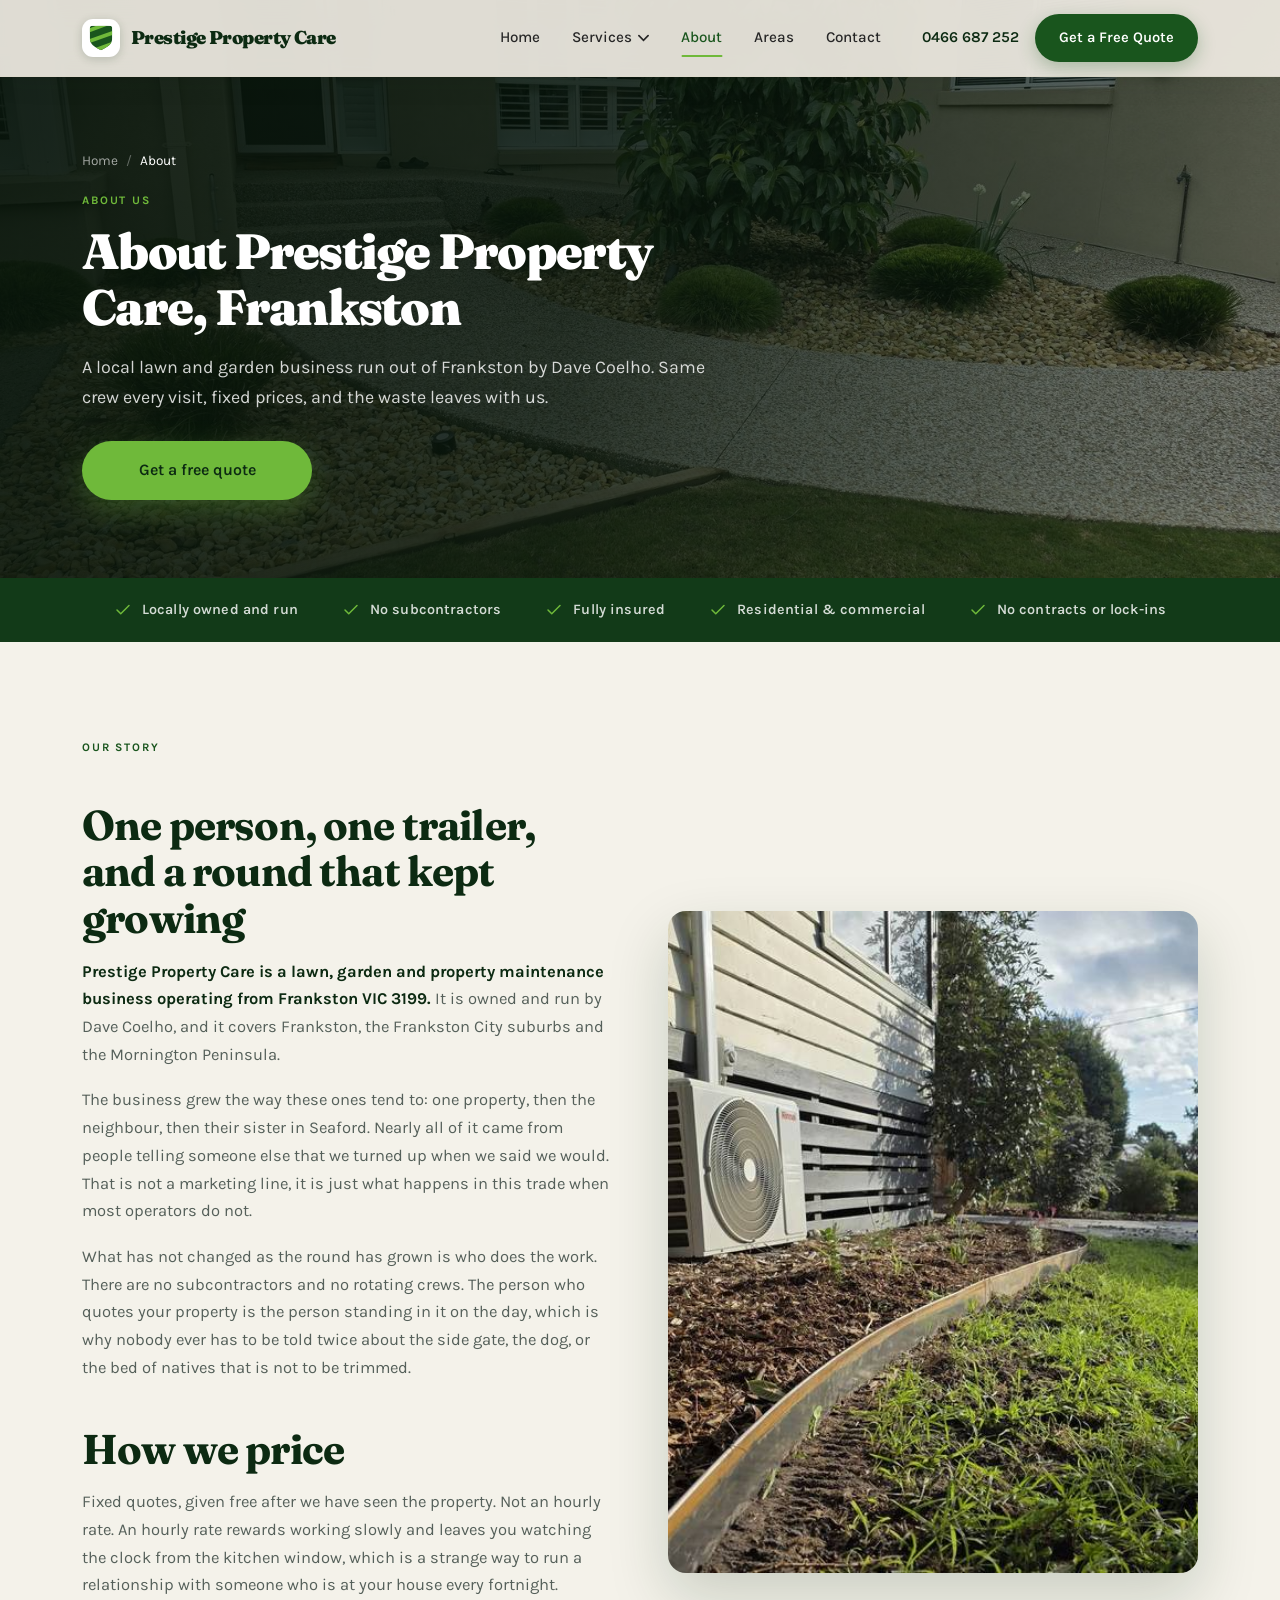
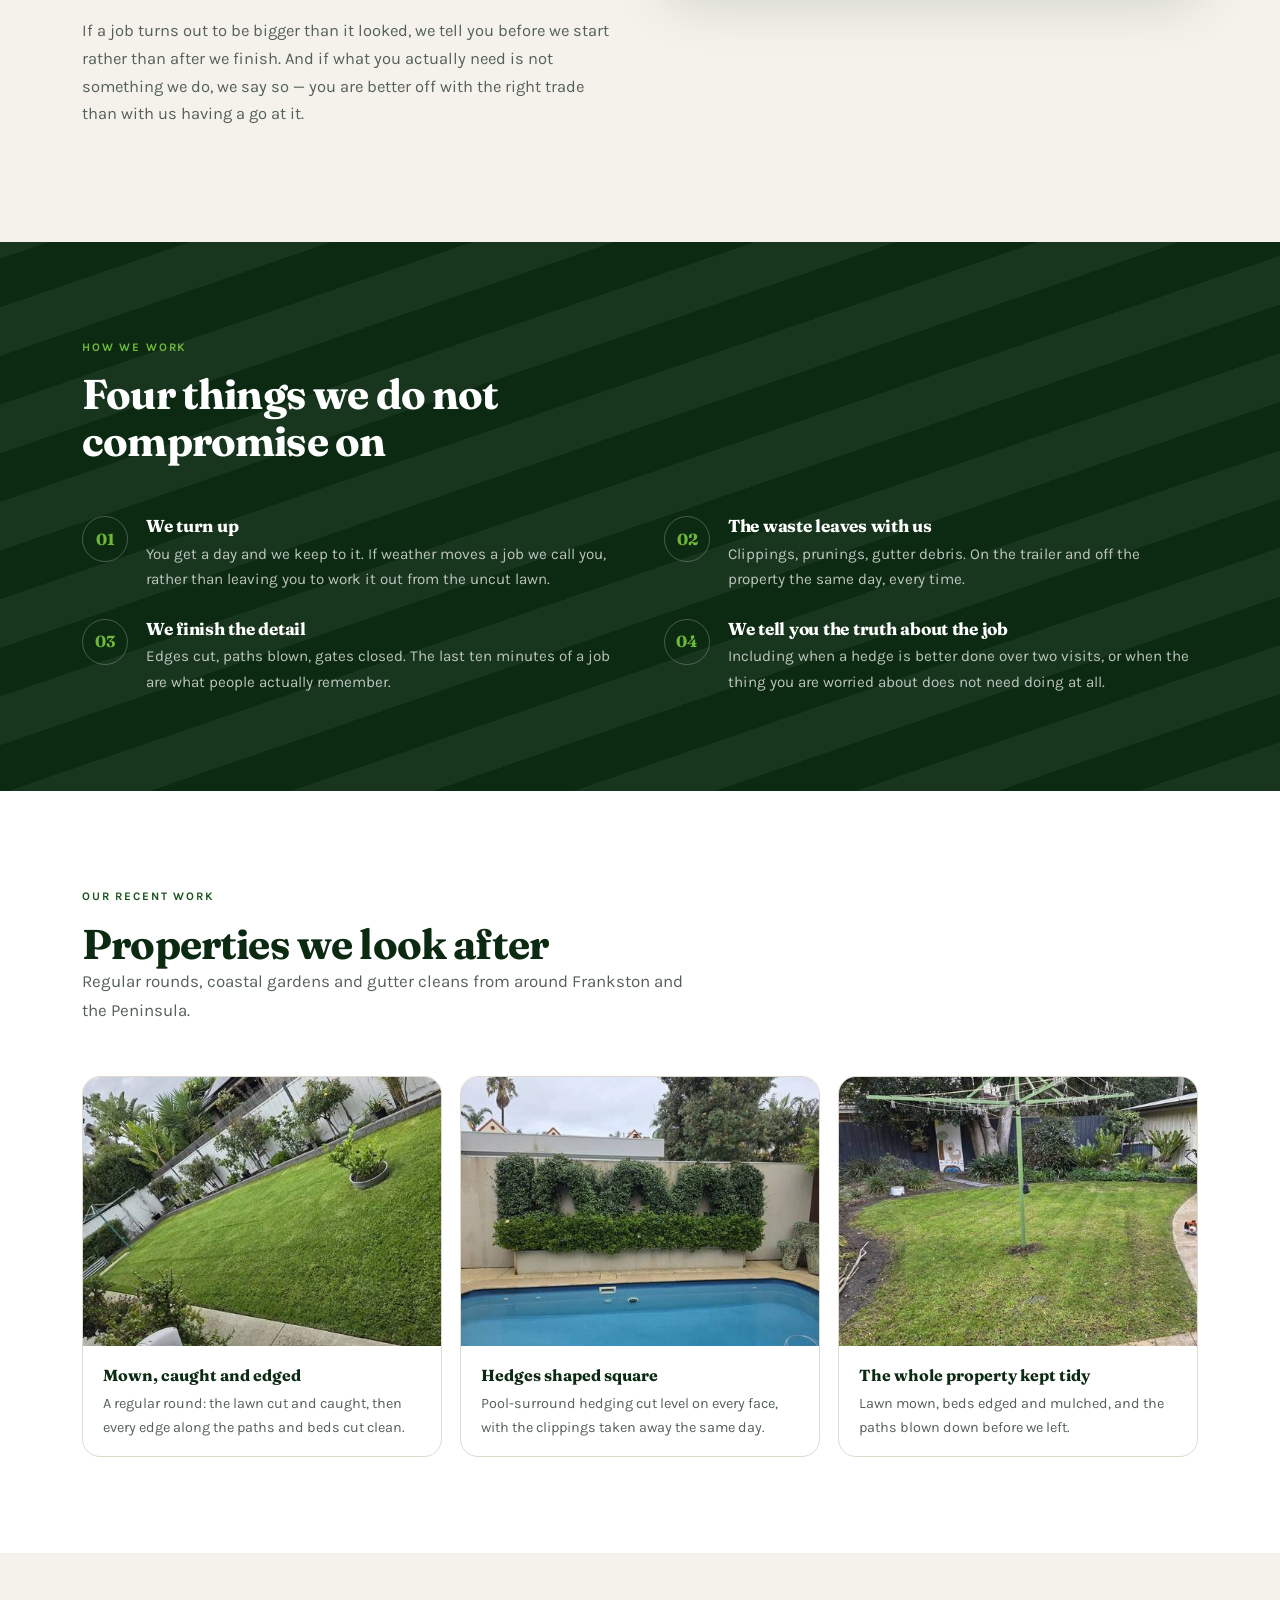
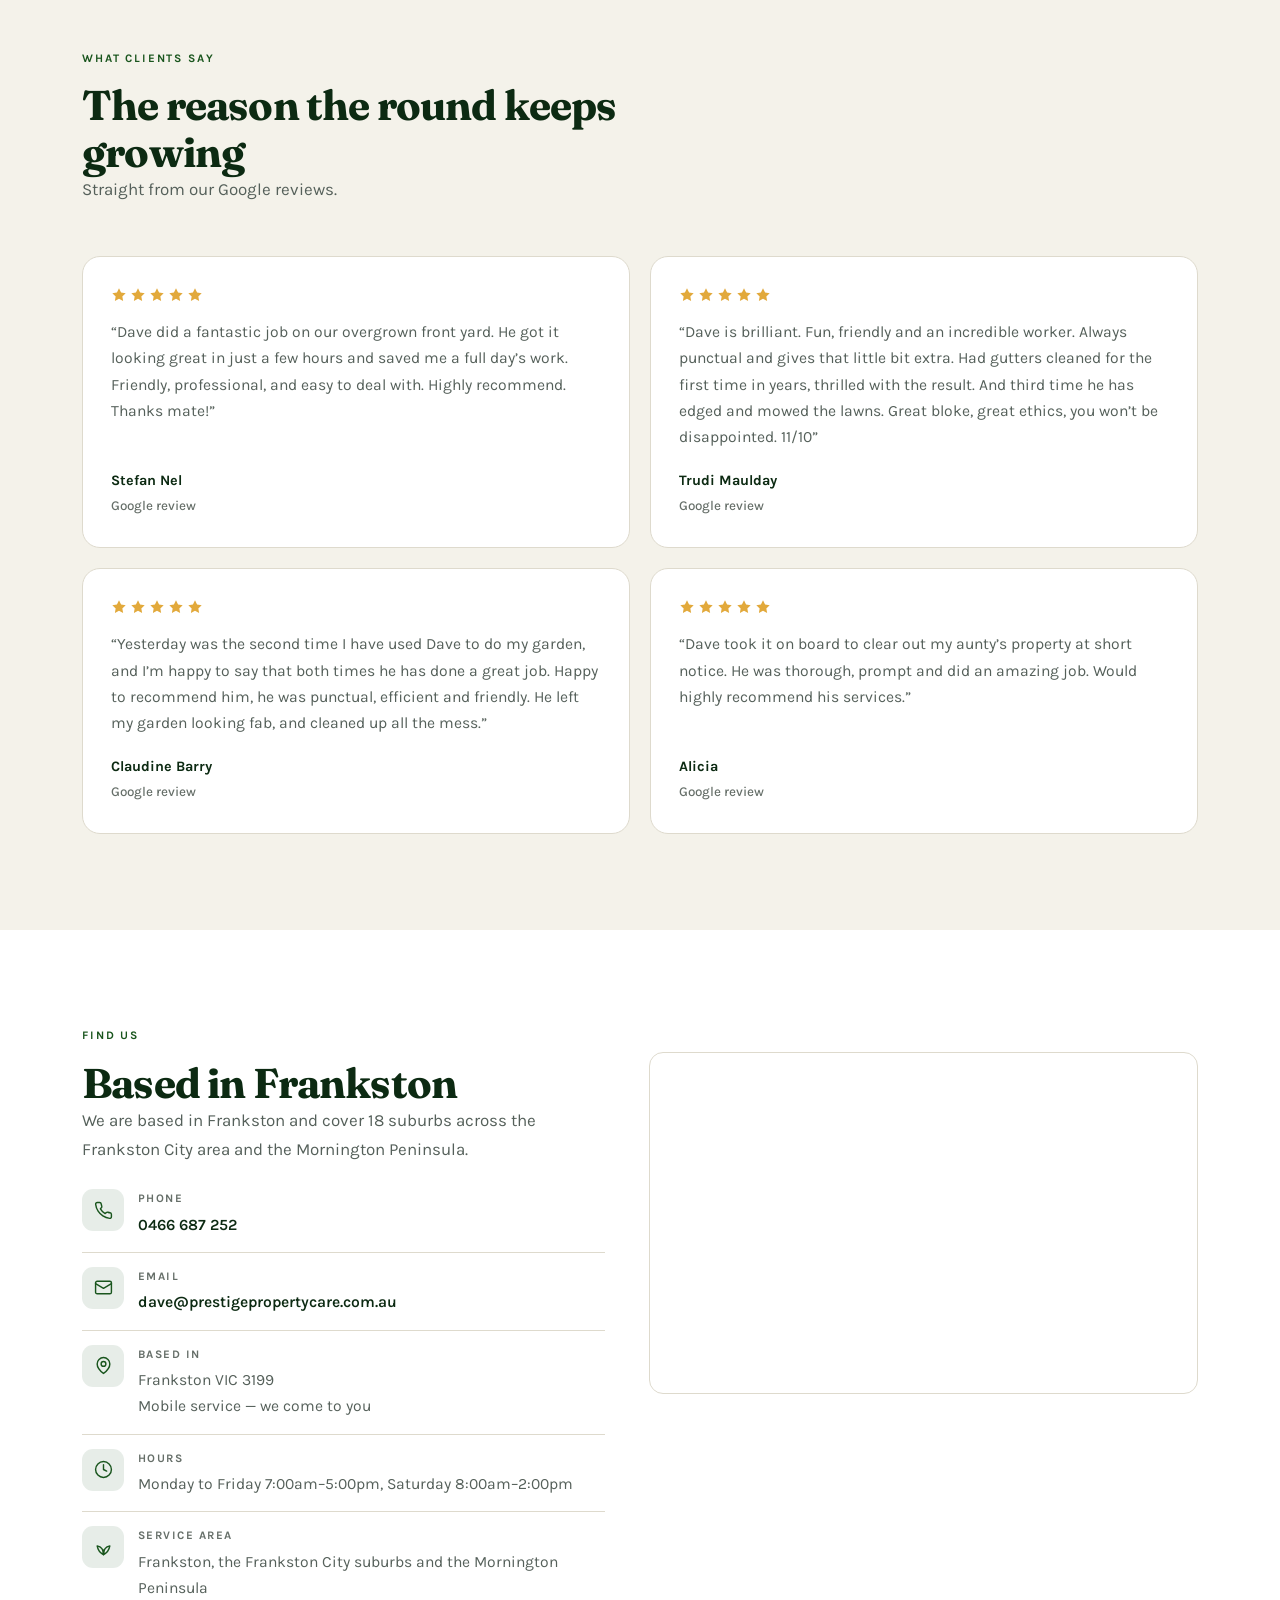
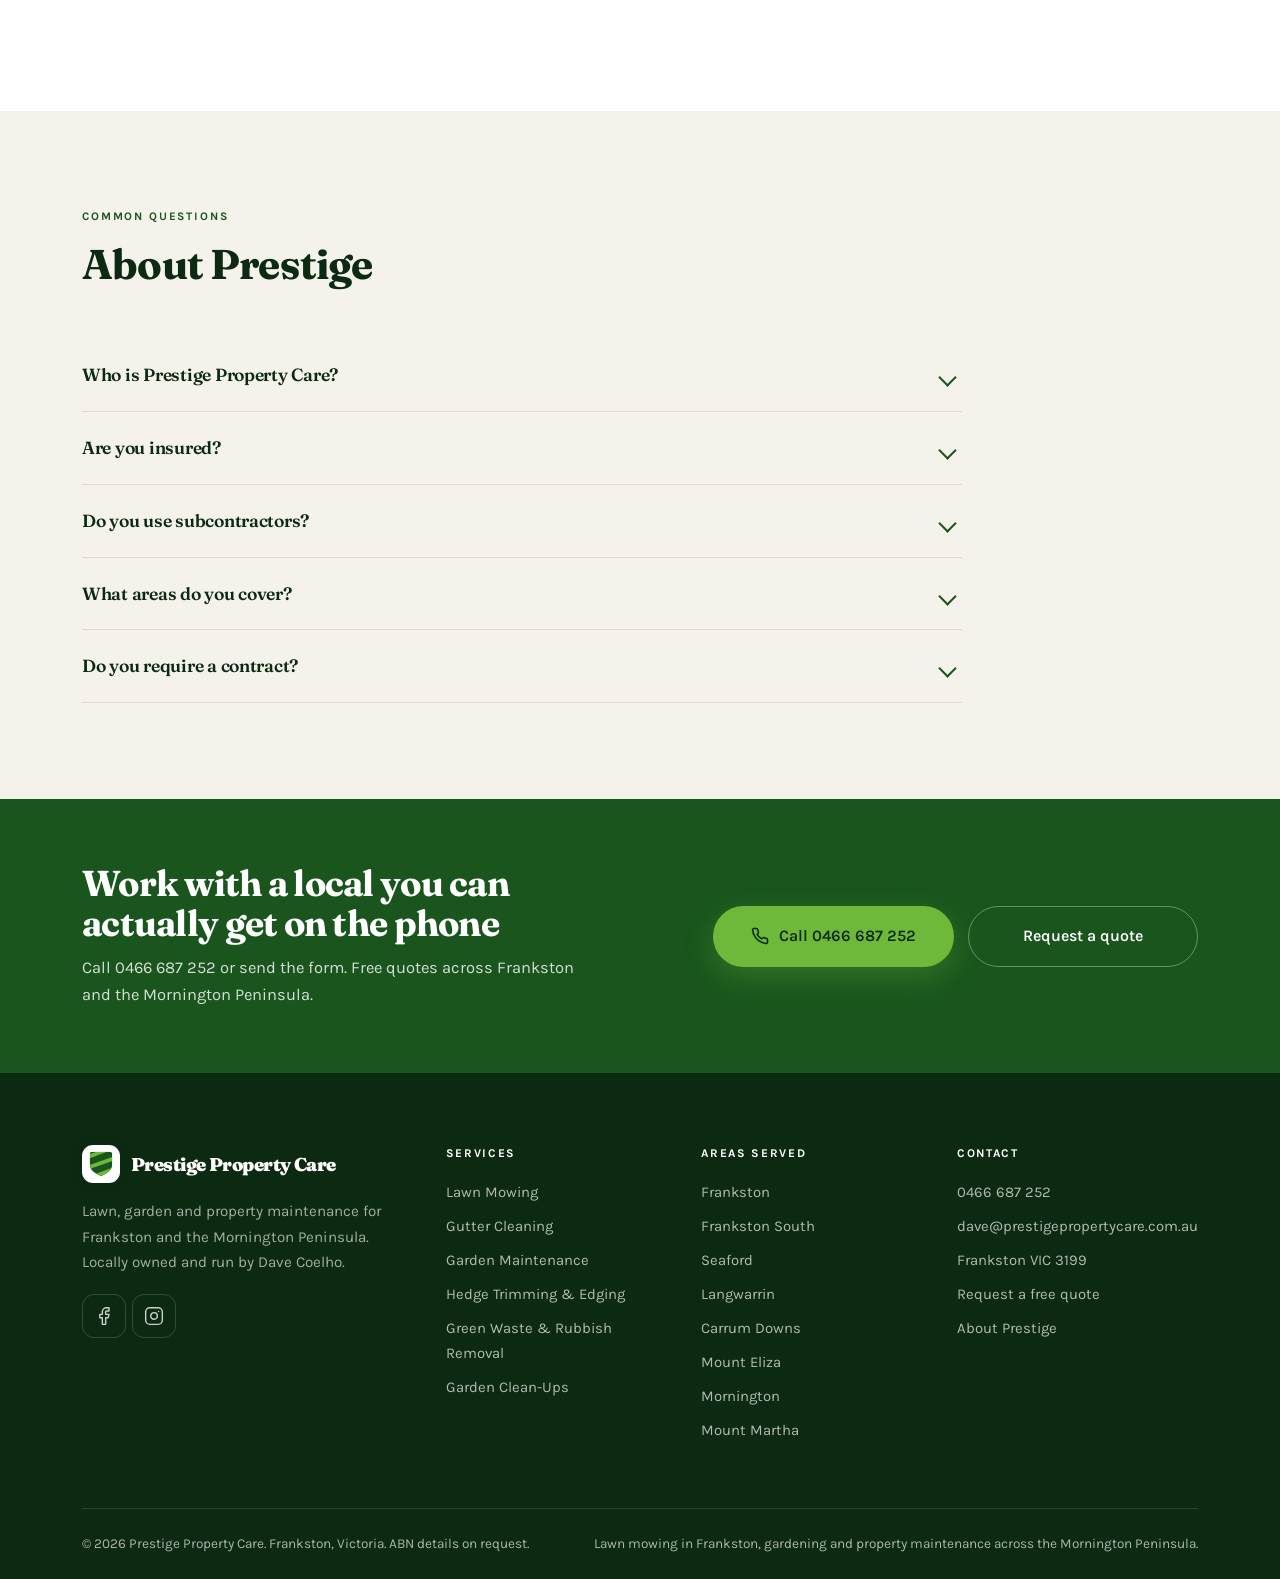
==== commit 758b464c: "Rename to Prestige Property Care and apply the amendment sheet Applies the client's amendment sheet:" ====
--- a/about/index.html
+++ b/about/index.html
@@ -3,9 +3,9 @@
 <head>
 <meta charset="utf-8">
 <meta name="viewport" content="width=device-width, initial-scale=1">
-<title>About Greenline Services | Lawn &amp; Garden Care Frankston</title>
-<meta name="description" content="Greenline Services is a Frankston lawn and garden business run by Dave Coelho. Same crew every visit, fixed quotes, all waste taken away. Serving 18 suburbs.">
-<link rel="canonical" href="https://greenlineservices.com.au/about/">
+<title>About Prestige Property Care | Lawn &amp; Garden Care Frankston</title>
+<meta name="description" content="Prestige Property Care is a Frankston lawn and garden business run by Dave Coelho. Same crew every visit, fixed quotes, waste taken away. Serving 18 suburbs.">
+<link rel="canonical" href="https://prestigepropertycare.com.au/about/">
 <meta name="robots" content="index, follow, max-image-preview:large, max-snippet:-1">
 <meta name="theme-color" content="#0C2A12">
 <meta name="geo.region" content="AU-VIC">
@@ -15,21 +15,22 @@
 
 <meta property="og:type" content="website">
 <meta property="og:locale" content="en_AU">
-<meta property="og:site_name" content="Greenline Services">
-<meta property="og:title" content="About Greenline Services | Lawn &amp; Garden Care Frankston">
-<meta property="og:description" content="Greenline Services is a Frankston lawn and garden business run by Dave Coelho. Same crew every visit, fixed quotes, all waste taken away. Serving 18 suburbs.">
-<meta property="og:url" content="https://greenlineservices.com.au/about/">
-<meta property="og:image" content="https://greenlineservices.com.au/assets/img/og.jpg">
+<meta property="og:site_name" content="Prestige Property Care">
+<meta property="og:title" content="About Prestige Property Care | Lawn &amp; Garden Care Frankston">
+<meta property="og:description" content="Prestige Property Care is a Frankston lawn and garden business run by Dave Coelho. Same crew every visit, fixed quotes, waste taken away. Serving 18 suburbs.">
+<meta property="og:url" content="https://prestigepropertycare.com.au/about/">
+<meta property="og:image" content="https://prestigepropertycare.com.au/assets/img/og.jpg">
 <meta name="twitter:card" content="summary_large_image">
-<meta name="twitter:title" content="About Greenline Services | Lawn &amp; Garden Care Frankston">
-<meta name="twitter:description" content="Greenline Services is a Frankston lawn and garden business run by Dave Coelho. Same crew every visit, fixed quotes, all waste taken away. Serving 18 suburbs.">
-<meta name="twitter:image" content="https://greenlineservices.com.au/assets/img/og.jpg">
+<meta name="twitter:title" content="About Prestige Property Care | Lawn &amp; Garden Care Frankston">
+<meta name="twitter:description" content="Prestige Property Care is a Frankston lawn and garden business run by Dave Coelho. Same crew every visit, fixed quotes, waste taken away. Serving 18 suburbs.">
+<meta name="twitter:image" content="https://prestigepropertycare.com.au/assets/img/og.jpg">
 
 <link rel="preconnect" href="https://fonts.googleapis.com">
 <link rel="preconnect" href="https://fonts.gstatic.com" crossorigin>
 <link rel="preload" as="style" href="https://fonts.googleapis.com/css2?family=Fraunces:opsz,wght@9..144,600;9..144,700;9..144,900&family=Karla:wght@400;500;600;700&display=swap">
 <link rel="stylesheet" href="https://fonts.googleapis.com/css2?family=Fraunces:opsz,wght@9..144,600;9..144,700;9..144,900&family=Karla:wght@400;500;600;700&display=swap" media="print" onload="this.media='all'">
 <noscript><link rel="stylesheet" href="https://fonts.googleapis.com/css2?family=Fraunces:opsz,wght@9..144,600;9..144,700;9..144,900&family=Karla:wght@400;500;600;700&display=swap"></noscript>
+<link rel="icon" href="/assets/img/logo/mark-crest.svg" type="image/svg+xml">
 <link rel="icon" href="/assets/img/favicon-32.png" sizes="32x32" type="image/png">
 <link rel="icon" href="/assets/img/icon-192.png" sizes="192x192" type="image/png">
 <link rel="apple-touch-icon" href="/assets/img/apple-touch-icon.png">
@@ -44,12 +45,12 @@
 </head>
 <body>
 <a class="skip-link" href="#main">Skip to content</a>
-<!-- Generated by tools/build.py — edit the content there, not here. Greenline Services, Frankston VIC. -->
+<!-- Generated by tools/build.py — edit the content there, not here. Prestige Property Care, Frankston VIC. -->
 <header class="site-header solid" id="top">
   <div class="nav-inner">
-    <a href="/" class="brand" aria-label="Greenline Services home">
-      <span class="brand-mark"><img src="/assets/img/logo-mark-120.png" alt="Greenline Services logo" width="120" height="120" decoding="async"></span>
-      <span class="brand-name">Greenline Services</span>
+    <a href="/" class="brand" aria-label="Prestige Property Care home">
+      <span class="brand-mark"><img src="/assets/img/logo/mark-crest.svg" alt="Prestige Property Care logo" width="120" height="120" decoding="async"></span>
+      <span class="brand-name">Prestige Property Care</span>
     </a>
 
     <nav class="nav-main" aria-label="Main navigation">
@@ -92,7 +93,7 @@
     </nav>
 
     <div class="nav-actions">
-      <a href="tel:+61494154184" class="nav-phone">0494 154 184</a>
+      <a href="tel:+61466687252" class="nav-phone">0466 687 252</a>
       <a href="/contact/" class="btn-cta" data-quote-open>Get a Free Quote</a>
     </div>
 
@@ -115,7 +116,7 @@
   <a href="/#areas">Areas</a>
   <a href="/contact/">Contact</a>
   <a href="/contact/" data-quote-open class="mobile-quote">Get a free quote</a>
-  <a href="tel:+61494154184">Call 0494 154 184</a>
+  <a href="tel:+61466687252">Call 0466 687 252</a>
 </nav>
 <main id="main">
 <section class="page-hero">
@@ -123,7 +124,7 @@
   <div class="hero-in">
     <nav class="crumbs" aria-label="Breadcrumb"><ol><li><a href="/">Home</a></li><li><span aria-current="page">About</span></li></ol></nav>
     <span class="eyebrow">About us</span>
-    <h1>About Greenline Services, Frankston</h1>
+    <h1>About Prestige Property Care, Frankston</h1>
     <p class="hero-sub">A local lawn and garden business run out of Frankston by Dave Coelho. Same crew every visit, fixed prices, and the waste leaves with us.</p>
     <div class="hero-cta">
       <button type="button" class="btn-lg btn-solid" data-quote-open>Get a free quote</button>
@@ -151,7 +152,7 @@
       <div class="prose">
         <span class="eyebrow">Our story</span>
         <h2>One person, one trailer, and a round that kept growing</h2>
-        <p><strong>Greenline Services is a lawn, garden and property maintenance business operating from Frankston VIC 3199.</strong> It is owned and run by Dave Coelho, and it covers Frankston, the Frankston City suburbs and the Mornington Peninsula.</p>
+        <p><strong>Prestige Property Care is a lawn, garden and property maintenance business operating from Frankston VIC 3199.</strong> It is owned and run by Dave Coelho, and it covers Frankston, the Frankston City suburbs and the Mornington Peninsula.</p>
         <p>The business grew the way these ones tend to: one property, then the neighbour, then their sister in Seaford. Nearly all of it came from people telling someone else that we turned up when we said we would. That is not a marketing line, it is just what happens in this trade when most operators do not.</p>
         <p>What has not changed as the round has grown is who does the work. There are no subcontractors and no rotating crews. The person who quotes your property is the person standing in it on the day, which is why nobody ever has to be told twice about the side gate, the dog, or the bed of natives that is not to be trimmed.</p>
         <h2>How we price</h2>
@@ -195,7 +196,7 @@
     <div class="sec-head">
       <span class="eyebrow">What clients say</span>
       <h2>The reason the round keeps growing</h2>
-      <p class="lede">Straight from our <a href="https://www.google.com/maps/place/Greenline+services" rel="nofollow noopener" target="_blank">Google reviews</a>.</p>
+      <p class="lede">Straight from our <a href="https://www.google.com/maps?cid=12542257598963737778" rel="nofollow noopener" target="_blank">Google reviews</a>.</p>
     </div>
     <div class="quotes"><figure class="quote">
         <div class="stars" role="img" aria-label="Rated 5 out of 5"><svg viewBox="0 0 24 24" aria-hidden="true"><path d="m12 2 3.1 6.3 6.9 1-5 4.9 1.2 6.8-6.2-3.3-6.2 3.3L7 14.2l-5-4.9 6.9-1Z"/></svg><svg viewBox="0 0 24 24" aria-hidden="true"><path d="m12 2 3.1 6.3 6.9 1-5 4.9 1.2 6.8-6.2-3.3-6.2 3.3L7 14.2l-5-4.9 6.9-1Z"/></svg><svg viewBox="0 0 24 24" aria-hidden="true"><path d="m12 2 3.1 6.3 6.9 1-5 4.9 1.2 6.8-6.2-3.3-6.2 3.3L7 14.2l-5-4.9 6.9-1Z"/></svg><svg viewBox="0 0 24 24" aria-hidden="true"><path d="m12 2 3.1 6.3 6.9 1-5 4.9 1.2 6.8-6.2-3.3-6.2 3.3L7 14.2l-5-4.9 6.9-1Z"/></svg><svg viewBox="0 0 24 24" aria-hidden="true"><path d="m12 2 3.1 6.3 6.9 1-5 4.9 1.2 6.8-6.2-3.3-6.2 3.3L7 14.2l-5-4.9 6.9-1Z"/></svg></div>
@@ -229,11 +230,11 @@
         <ul class="nap">
   <li>
     <span class="ico" aria-hidden="true"><svg viewBox="0 0 24 24" aria-hidden="true"><path d="M22 16.9v3a2 2 0 0 1-2.2 2 19.8 19.8 0 0 1-8.6-3.1 19.5 19.5 0 0 1-6-6A19.8 19.8 0 0 1 2.1 4.2 2 2 0 0 1 4.1 2h3a2 2 0 0 1 2 1.7c.1 1 .4 1.9.7 2.8a2 2 0 0 1-.5 2.1L8.1 9.9a16 16 0 0 0 6 6l1.3-1.2a2 2 0 0 1 2.1-.5c.9.3 1.8.6 2.8.7a2 2 0 0 1 1.7 2Z"/></svg></span>
-    <span><b>Phone</b><a href="tel:+61494154184">0494 154 184</a></span>
+    <span><b>Phone</b><a href="tel:+61466687252">0466 687 252</a></span>
   </li>
   <li>
     <span class="ico" aria-hidden="true"><svg viewBox="0 0 24 24" aria-hidden="true"><rect x="2" y="4" width="20" height="16" rx="2"/><path d="m2 7 10 6 10-6"/></svg></span>
-    <span><b>Email</b><a href="mailto:davidcoelho92@hotmail.com">davidcoelho92@hotmail.com</a></span>
+    <span><b>Email</b><a href="mailto:dave@prestigepropertycare.com.au">dave@prestigepropertycare.com.au</a></span>
   </li>
   <li>
     <span class="ico" aria-hidden="true"><svg viewBox="0 0 24 24" aria-hidden="true"><path d="M20 10c0 6-8 12-8 12s-8-6-8-12a8 8 0 0 1 16 0Z"/><circle cx="12" cy="10" r="3"/></svg></span>
@@ -250,7 +251,7 @@
 </ul>
       </div>
       <div><div class="map-embed">
-  <iframe title="Map of the Greenline Services area around Frankston VIC 3199" src="https://www.google.com/maps/embed?pb=!1m18!1m12!1m3!1d200705.6214454393!2d145.1110961!3d-38.1860856!2m3!1f0!2f0!3f0!3m2!1i1024!2i768!4f13.1!3m3!1m2!1s0x471521d92f4fcf41%3A0xae0f0cd5a3ad64b2!2sGreenline%20services!5e0!3m2!1sen!2sph!4v1787142280589!5m2!1sen!2sph" width="600" height="450" style="border:0;" allowfullscreen="" loading="lazy" referrerpolicy="strict-origin-when-cross-origin"></iframe>
+  <iframe title="Map of the Prestige Property Care area around Frankston VIC 3199" src="https://www.google.com/maps/embed?pb=!1m18!1m12!1m3!1d200705.6214454393!2d145.1110961!3d-38.1860856!2m3!1f0!2f0!3f0!3m2!1i1024!2i768!4f13.1!3m3!1m2!1s0x471521d92f4fcf41%3A0xae0f0cd5a3ad64b2!2sGreenline%20services!5e0!3m2!1sen!2sph!4v1787142280589!5m2!1sen!2sph" width="600" height="450" style="border:0;" allowfullscreen="" loading="lazy" referrerpolicy="strict-origin-when-cross-origin"></iframe>
 </div></div>
     </div>
   </div>
@@ -260,14 +261,14 @@
   <div class="wrap">
     <div class="sec-head">
       <span class="eyebrow">Common questions</span>
-      <h2>About Greenline</h2>
+      <h2>About Prestige</h2>
     </div>
     <div class="faq-list"><div class="faq">
-        <button class="faq-q" aria-expanded="false">Who is Greenline Services?</button>
-        <div class="faq-a"><p>Greenline Services is a lawn, garden and property maintenance business based in Frankston VIC 3199, run by Dave Coelho. It covers lawn mowing, garden maintenance, hedge trimming, gutter cleaning, green waste removal and end-of-lease clean-ups across Frankston and the Mornington Peninsula.</p></div>
+        <button class="faq-q" aria-expanded="false">Who is Prestige Property Care?</button>
+        <div class="faq-a"><p>Prestige Property Care is a lawn, garden and property maintenance business based in Frankston VIC 3199, run by Dave Coelho. It covers lawn mowing, garden maintenance, hedge trimming, gutter cleaning, green waste removal and end-of-lease clean-ups across Frankston and the Mornington Peninsula.</p></div>
       </div><div class="faq">
         <button class="faq-q" aria-expanded="false">Are you insured?</button>
-        <div class="faq-a"><p>Yes. Greenline Services carries public liability insurance, and we are happy to provide the certificate of currency to property managers, body corporates and commercial clients who need it on file before work starts.</p></div>
+        <div class="faq-a"><p>Yes. Prestige Property Care carries public liability insurance, and we are happy to provide the certificate of currency to property managers, body corporates and commercial clients who need it on file before work starts.</p></div>
       </div><div class="faq">
         <button class="faq-q" aria-expanded="false">Do you use subcontractors?</button>
         <div class="faq-a"><p>No. The person who quotes your property is the person who does the work. That is the main reason clients stay with us &mdash; nobody has to be re-briefed on where the gate key is or which garden bed is not to be touched.</p></div>
@@ -287,10 +288,10 @@
   <div class="wrap">
     <div>
       <h2>Work with a local you can actually get on the phone</h2>
-      <p>Call 0494 154 184 or send the form. Free quotes across Frankston and the Mornington Peninsula.</p>
+      <p>Call 0466 687 252 or send the form. Free quotes across Frankston and the Mornington Peninsula.</p>
     </div>
     <div class="hero-cta">
-      <a href="tel:+61494154184" class="btn-lg btn-solid"><svg viewBox="0 0 24 24" aria-hidden="true"><path d="M22 16.9v3a2 2 0 0 1-2.2 2 19.8 19.8 0 0 1-8.6-3.1 19.5 19.5 0 0 1-6-6A19.8 19.8 0 0 1 2.1 4.2 2 2 0 0 1 4.1 2h3a2 2 0 0 1 2 1.7c.1 1 .4 1.9.7 2.8a2 2 0 0 1-.5 2.1L8.1 9.9a16 16 0 0 0 6 6l1.3-1.2a2 2 0 0 1 2.1-.5c.9.3 1.8.6 2.8.7a2 2 0 0 1 1.7 2Z"/></svg> Call 0494 154 184</a>
+      <a href="tel:+61466687252" class="btn-lg btn-solid"><svg viewBox="0 0 24 24" aria-hidden="true"><path d="M22 16.9v3a2 2 0 0 1-2.2 2 19.8 19.8 0 0 1-8.6-3.1 19.5 19.5 0 0 1-6-6A19.8 19.8 0 0 1 2.1 4.2 2 2 0 0 1 4.1 2h3a2 2 0 0 1 2 1.7c.1 1 .4 1.9.7 2.8a2 2 0 0 1-.5 2.1L8.1 9.9a16 16 0 0 0 6 6l1.3-1.2a2 2 0 0 1 2.1-.5c.9.3 1.8.6 2.8.7a2 2 0 0 1 1.7 2Z"/></svg> Call 0466 687 252</a>
       <button type="button" class="btn-lg btn-ghost" data-quote-open>Request a quote</button>
     </div>
   </div>
@@ -302,10 +303,14 @@
     <div class="f-grid">
       <div class="f-about">
         <a href="/" class="brand">
-          <span class="brand-mark"><img src="/assets/img/logo-mark-120.png" alt="Greenline Services logo" width="120" height="120" loading="lazy" decoding="async"></span>
-          <span class="brand-name">Greenline Services</span>
+          <span class="brand-mark"><img src="/assets/img/logo/mark-crest.svg" alt="Prestige Property Care logo" width="120" height="120" loading="lazy" decoding="async"></span>
+          <span class="brand-name">Prestige Property Care</span>
         </a>
         <p>Lawn, garden and property maintenance for Frankston and the Mornington Peninsula. Locally owned and run by Dave Coelho.</p>
+        <ul class="f-social">
+          <li><a href="https://www.facebook.com/profile.php?id=61594050001979" aria-label="Prestige Property Care on Facebook" rel="noopener"><svg viewBox="0 0 24 24" aria-hidden="true"><path d="M18 2h-3a5 5 0 0 0-5 5v3H7v4h3v8h4v-8h3l1-4h-4V7a1 1 0 0 1 1-1h3Z"/></svg></a></li>
+          <li><a href="https://www.instagram.com/prestigepropertycarefrankston/" aria-label="Prestige Property Care on Instagram" rel="noopener"><svg viewBox="0 0 24 24" aria-hidden="true"><rect x="2" y="2" width="20" height="20" rx="5"/><path d="M16 11.4A4 4 0 1 1 12.6 8 4 4 0 0 1 16 11.4Z"/><path d="M17.5 6.5h.01"/></svg></a></li>
+        </ul>
       </div>
       <div>
         <h2 class="f-head">Services</h2>
@@ -318,16 +323,16 @@
       <div>
         <h2 class="f-head">Contact</h2>
         <ul>
-          <li><a href="tel:+61494154184">0494 154 184</a></li>
-          <li><a href="mailto:davidcoelho92@hotmail.com">davidcoelho92@hotmail.com</a></li>
+          <li><a href="tel:+61466687252">0466 687 252</a></li>
+          <li><a href="mailto:dave@prestigepropertycare.com.au">dave@prestigepropertycare.com.au</a></li>
           <li>Frankston VIC 3199</li>
           <li><a href="/contact/">Request a free quote</a></li>
-          <li><a href="/about/">About Greenline</a></li>
+          <li><a href="/about/">About Prestige</a></li>
         </ul>
       </div>
     </div>
     <div class="f-bottom">
-      <span>&copy; 2026 Greenline Services. Frankston, Victoria. ABN details on request.</span>
+      <span>&copy; 2026 Prestige Property Care. Frankston, Victoria. ABN details on request.</span>
       <span>Lawn mowing in Frankston, gardening and property maintenance across the Mornington Peninsula.</span>
     </div>
   </div>
@@ -342,7 +347,7 @@
     <div class="modal-head">
       <span class="eyebrow">Free quote</span>
       <h2 id="quote-modal-title">Tell us about the property</h2>
-      <p>Fixed price, no call-out fee, no obligation. Or call <a href="tel:+61494154184">0494 154 184</a> for a same-day answer.</p>
+      <p>Fixed price, no call-out fee, no obligation. Or call <a href="tel:+61466687252">0466 687 252</a> for a same-day answer.</p>
     </div>
     
   <form class="quote-form" action="/thank-you/" method="get">
@@ -377,7 +382,7 @@
       </div>
       <div class="field full" style="margin-bottom:0">
         <button type="submit" class="btn-submit">Send my quote request</button>
-        <p class="form-note">Or call <a href="tel:+61494154184">0494 154 184</a> for a same-day answer.</p>
+        <p class="form-note">Or call <a href="tel:+61466687252">0466 687 252</a> for a same-day answer.</p>
       </div>
     </div>
   </form>
@@ -388,17 +393,17 @@
 {
   "@context": "https://schema.org",
   "@type": ["LocalBusiness","HomeAndConstructionBusiness"],
-  "@id": "https://greenlineservices.com.au/#business",
-  "name": "Greenline Services",
+  "@id": "https://prestigepropertycare.com.au/#business",
+  "name": "Prestige Property Care",
   "description": "Lawn mowing, garden maintenance, hedge trimming, gutter cleaning and green waste removal in Frankston and across the Mornington Peninsula.",
-  "url": "https://greenlineservices.com.au/",
-  "telephone": "+61 494 154 184",
-  "email": "davidcoelho92@hotmail.com",
+  "url": "https://prestigepropertycare.com.au/",
+  "telephone": "+61 466 687 252",
+  "email": "dave@prestigepropertycare.com.au",
   "founder": {"@type":"Person","name":"Dave Coelho"},
   "priceRange": "$$",
   "currenciesAccepted": "AUD",
   "paymentAccepted": "Cash, Bank transfer, Card",
-  "image": "https://greenlineservices.com.au/assets/img/og.jpg",
+  "image": "https://prestigepropertycare.com.au/assets/img/og.jpg",
   "address": {
     "@type": "PostalAddress",
     "streetAddress": "2/15 St Johns Ave",
@@ -408,7 +413,12 @@
     "addressCountry": "AU"
   },
   "geo": {"@type":"GeoCoordinates","latitude":-38.1442,"longitude":145.1281},
-  "hasMap": "https://www.google.com/maps/place/Greenline+services",
+  "hasMap": "https://www.google.com/maps?cid=12542257598963737778",
+  "sameAs": [
+    "https://www.facebook.com/profile.php?id=61594050001979",
+    "https://www.instagram.com/prestigepropertycarefrankston/",
+    "https://www.google.com/maps?cid=12542257598963737778"
+  ],
   "openingHoursSpecification": [
     {"@type":"OpeningHoursSpecification","dayOfWeek":["Monday","Tuesday","Wednesday","Thursday","Friday"],"opens":"07:00","closes":"17:00"},
     {"@type":"OpeningHoursSpecification","dayOfWeek":["Saturday"],"opens":"08:00","closes":"14:00"}
@@ -437,12 +447,12 @@
     "@type": "OfferCatalog",
     "name": "Lawn, garden and property maintenance services",
     "itemListElement": [
-      {"@type":"Offer","itemOffered":{"@type":"Service","name":"Lawn Mowing","url":"https://greenlineservices.com.au/services/lawn-mowing/"}},
-      {"@type":"Offer","itemOffered":{"@type":"Service","name":"Gutter Cleaning","url":"https://greenlineservices.com.au/services/gutter-cleaning/"}},
-      {"@type":"Offer","itemOffered":{"@type":"Service","name":"Garden Maintenance","url":"https://greenlineservices.com.au/services/garden-maintenance/"}},
-      {"@type":"Offer","itemOffered":{"@type":"Service","name":"Hedge Trimming & Edging","url":"https://greenlineservices.com.au/services/hedge-trimming/"}},
-      {"@type":"Offer","itemOffered":{"@type":"Service","name":"Green Waste & Rubbish Removal","url":"https://greenlineservices.com.au/services/rubbish-removal/"}},
-      {"@type":"Offer","itemOffered":{"@type":"Service","name":"Garden Clean-Ups","url":"https://greenlineservices.com.au/services/garden-clean-ups/"}}
+      {"@type":"Offer","itemOffered":{"@type":"Service","name":"Lawn Mowing","url":"https://prestigepropertycare.com.au/services/lawn-mowing/"}},
+      {"@type":"Offer","itemOffered":{"@type":"Service","name":"Gutter Cleaning","url":"https://prestigepropertycare.com.au/services/gutter-cleaning/"}},
+      {"@type":"Offer","itemOffered":{"@type":"Service","name":"Garden Maintenance","url":"https://prestigepropertycare.com.au/services/garden-maintenance/"}},
+      {"@type":"Offer","itemOffered":{"@type":"Service","name":"Hedge Trimming & Edging","url":"https://prestigepropertycare.com.au/services/hedge-trimming/"}},
+      {"@type":"Offer","itemOffered":{"@type":"Service","name":"Green Waste & Rubbish Removal","url":"https://prestigepropertycare.com.au/services/rubbish-removal/"}},
+      {"@type":"Offer","itemOffered":{"@type":"Service","name":"Garden Clean-Ups","url":"https://prestigepropertycare.com.au/services/garden-clean-ups/"}}
     ]
   }
 }
@@ -452,8 +462,8 @@
   "@context": "https://schema.org",
   "@type": "FAQPage",
   "mainEntity": [
-    {"@type":"Question","name":"Who is Greenline Services?","acceptedAnswer":{"@type":"Answer","text":"Greenline Services is a lawn, garden and property maintenance business based in Frankston VIC 3199, run by Dave Coelho. It covers lawn mowing, garden maintenance, hedge trimming, gutter cleaning, green waste removal and end-of-lease clean-ups across Frankston and the Mornington Peninsula."}},
-    {"@type":"Question","name":"Are you insured?","acceptedAnswer":{"@type":"Answer","text":"Yes. Greenline Services carries public liability insurance, and we are happy to provide the certificate of currency to property managers, body corporates and commercial clients who need it on file before work starts."}},
+    {"@type":"Question","name":"Who is Prestige Property Care?","acceptedAnswer":{"@type":"Answer","text":"Prestige Property Care is a lawn, garden and property maintenance business based in Frankston VIC 3199, run by Dave Coelho. It covers lawn mowing, garden maintenance, hedge trimming, gutter cleaning, green waste removal and end-of-lease clean-ups across Frankston and the Mornington Peninsula."}},
+    {"@type":"Question","name":"Are you insured?","acceptedAnswer":{"@type":"Answer","text":"Yes. Prestige Property Care carries public liability insurance, and we are happy to provide the certificate of currency to property managers, body corporates and commercial clients who need it on file before work starts."}},
     {"@type":"Question","name":"Do you use subcontractors?","acceptedAnswer":{"@type":"Answer","text":"No. The person who quotes your property is the person who does the work. That is the main reason clients stay with us — nobody has to be re-briefed on where the gate key is or which garden bed is not to be touched."}},
     {"@type":"Question","name":"What areas do you cover?","acceptedAnswer":{"@type":"Answer","text":"Frankston, Frankston South, Frankston North, Seaford, Langwarrin, Langwarrin South, Karingal, Carrum Downs, Skye, Baxter, Mount Eliza, Pearcedale, Mornington, Mount Martha, Moorooduc, Somerville, Tyabb and the wider Mornington Peninsula."}},
     {"@type":"Question","name":"Do you require a contract?","acceptedAnswer":{"@type":"Answer","text":"No. Regular rounds run on an ongoing basis with no minimum term and no lock-in. If you want to pause over winter or stop altogether, tell us and we will take you off the round."}}
@@ -465,8 +475,8 @@
   "@context": "https://schema.org",
   "@type": "BreadcrumbList",
   "itemListElement": [
-    {"@type":"ListItem","position":1,"name":"Home","item":"https://greenlineservices.com.au/"},
-    {"@type":"ListItem","position":2,"name":"About","item":"https://greenlineservices.com.au/about/"}
+    {"@type":"ListItem","position":1,"name":"Home","item":"https://prestigepropertycare.com.au/"},
+    {"@type":"ListItem","position":2,"name":"About","item":"https://prestigepropertycare.com.au/about/"}
   ]
 }
 </script>
@@ -474,9 +484,9 @@
 {
   "@context": "https://schema.org",
   "@type": "AboutPage",
-  "url": "https://greenlineservices.com.au/about/",
-  "name": "About Greenline Services",
-  "mainEntity": {"@id": "https://greenlineservices.com.au/#business"}
+  "url": "https://prestigepropertycare.com.au/about/",
+  "name": "About Prestige Property Care",
+  "mainEntity": {"@id": "https://prestigepropertycare.com.au/#business"}
 }
 </script>
 <script src="/assets/js/site.js" defer></script>
--- a/assets/css/site.min.css
+++ b/assets/css/site.min.css
@@ -1 +1 @@
-:root{--brand-leaf:#19551D;--brand-fresh:#498526;--brand-char:#262626;--ink:#0C2A12;--ink-2:#123A18;--moss:#19551D;--moss-d:#123F16;--fern:#6FB93A;--fern-l:#7FC246;--sand:#F4F2EA;--sand-2:#E7E3D6;--paper:#FFFFFF;--text:#262626;--text-2:#55605A;--text-3:#666F69;--line:#DEDACD;--shadow:0 24px 60px rgba(12,42,18,.18);--shadow-sm:0 10px 30px rgba(12,42,18,.08);--r:18px;--header-h:76px}*{margin:0;padding:0;box-sizing:border-box}html{scroll-behavior:smooth;scroll-padding-top:calc(var(--header-h) + 16px)}body{background:var(--sand);color:var(--text);font-family:Karla,system-ui,-apple-system,"Segoe UI",sans-serif;font-size:16.5px;font-weight:400;line-height:1.68;-webkit-font-smoothing:antialiased;overflow-x:hidden}img{max-width:100%;display:block;height:auto}svg{max-width:100%}a{color:inherit;text-decoration:none}button{font:inherit}.wrap{max-width:1180px;margin:0 auto;padding:0 32px}.visually-hidden{position:absolute;width:1px;height:1px;margin:-1px;padding:0;overflow:hidden;clip:rect(0 0 0 0);white-space:nowrap;border:0}h1,h2,h3,h4.display{font-family:Fraunces,Georgia,"Times New Roman",serif;font-weight:700;letter-spacing:-.02em;line-height:1.12;color:var(--ink)}h1{font-size:clamp(2.1rem,5.2vw,3.75rem);font-weight:900;letter-spacing:-.035em}h2{font-size:clamp(1.7rem,3.4vw,2.6rem)}h3{font-size:1.18rem;letter-spacing:-.015em}.eyebrow{font-family:Karla,sans-serif;font-size:.72rem;font-weight:700;letter-spacing:.16em;text-transform:uppercase;color:var(--moss);margin-bottom:14px;display:block}.lede{font-size:1.06rem;color:var(--text-2);max-width:62ch}.prose p{margin-bottom:18px;color:var(--text-2)}.prose h2{margin:44px 0 16px}.prose h3{margin:32px 0 10px;font-size:1.28rem}.prose ul{list-style:none;margin:0 0 22px}.prose ul li{position:relative;padding-left:28px;margin-bottom:11px;color:var(--text-2)}.prose ul li::before{content:'';position:absolute;left:4px;top:.62em;width:8px;height:8px;border-radius:50%;background:var(--fern)}.prose strong{color:var(--ink);font-weight:700}.prose a:not(.btn-lg):not(.svc-link){color:var(--moss);font-weight:600;text-decoration:underline;text-underline-offset:3px;text-decoration-thickness:1.5px}.prose a:not(.btn-lg):not(.svc-link):hover{color:var(--fern)}.skip-link{position:absolute;left:-9999px;top:0;z-index:2000;background:var(--moss);color:#fff;padding:12px 20px;border-radius:0 0 10px 0;font-weight:700}.skip-link:focus{left:0}.stripes{position:absolute;inset:0;pointer-events:none;background-image:repeating-linear-gradient(-19deg,rgba(255,255,255,.052) 0px,rgba(255,255,255,.052) 46px,rgba(255,255,255,0) 46px,rgba(255,255,255,0) 92px)}.stripe-rule{height:10px;border:none;margin:0;background-image:repeating-linear-gradient(-19deg,var(--moss) 0px,var(--moss) 14px,transparent 14px,transparent 28px);opacity:.32}.site-header{position:fixed;top:0;left:0;width:100%;z-index:1000;border-bottom:1px solid transparent;transition:background .3s ease,box-shadow .3s ease,border-color .3s ease,backdrop-filter .3s ease}.site-header.scrolled,.site-header.solid{background:rgba(245,241,232,.9);-webkit-backdrop-filter:blur(14px);backdrop-filter:blur(14px);border-bottom-color:var(--line);box-shadow:0 6px 28px rgba(12,42,18,.07)}.nav-inner{max-width:1180px;margin:0 auto;padding:0 32px;height:var(--header-h);display:flex;align-items:center;gap:26px}.brand{display:flex;align-items:center;gap:11px;min-width:0}.brand-mark{width:38px;height:38px;border-radius:11px;background:var(--paper);display:grid;place-items:center;flex-shrink:0;box-shadow:0 2px 10px rgba(12,42,18,.18);overflow:hidden}.brand-mark img{width:30px;height:30px;object-fit:contain}.brand-name{font-family:Fraunces,serif;font-weight:900;font-size:1.16rem;letter-spacing:-.03em;color:#fff;white-space:nowrap;overflow:hidden;text-overflow:ellipsis;transition:color .3s ease}.scrolled .brand-name,.solid .brand-name{color:var(--ink)}.nav-main{display:flex;align-items:center;gap:2px;margin-left:auto}.nav-link{position:relative;font-size:.95rem;font-weight:500;color:rgba(255,255,255,.9);padding:10px 15px;background:none;border:none;cursor:pointer;font-family:Karla,sans-serif;display:inline-flex;align-items:center;gap:6px;transition:color .25s ease}.scrolled .nav-link,.solid .nav-link{color:var(--text)}.nav-link::after{content:'';position:absolute;left:50%;bottom:4px;width:0;height:2px;background:var(--fern);border-radius:2px;transform:translateX(-50%);transition:width .25s ease}.nav-link:hover,.nav-link.is-active{color:#fff}.scrolled .nav-link:hover,.scrolled .nav-link.is-active,.solid .nav-link:hover,.solid .nav-link.is-active{color:var(--moss)}.nav-link:hover::after,.nav-link.is-active::after{width:calc(100% - 30px)}.nav-link:focus-visible{outline:2px solid var(--fern);outline-offset:3px;border-radius:6px}.caret{width:11px;height:8px;transition:transform .25s ease}.nav-dropdown.open .caret{transform:rotate(180deg)}.nav-dropdown{position:relative}.dropdown-panel{position:absolute;top:calc(100% + 14px);left:50%;transform:translateX(-50%) translateY(-8px);width:640px;background:var(--paper);border-radius:var(--r);padding:14px;box-shadow:var(--shadow);display:grid;grid-template-columns:1fr 1fr;gap:2px;opacity:0;visibility:hidden;transition:opacity .22s ease,transform .22s ease,visibility .22s}.nav-dropdown.open .dropdown-panel{opacity:1;visibility:visible;transform:translateX(-50%) translateY(0)}.dropdown-panel::before{content:'';position:absolute;top:-6px;left:50%;width:12px;height:12px;background:var(--paper);transform:translateX(-50%) rotate(45deg)}.nav-dropdown::after{content:'';position:absolute;top:100%;left:0;width:100%;height:16px}.dd-item{display:grid;grid-template-columns:44px 1fr;gap:14px;align-items:center;padding:12px;border-radius:12px;transition:background .2s ease,transform .2s ease}.dd-item:hover{background:rgba(25,85,29,.06);transform:translateX(3px)}.dd-item:focus-visible{outline:2px solid var(--moss);outline-offset:-2px}.dd-icon{width:44px;height:44px;border-radius:12px;background:rgba(25,85,29,.1);display:grid;place-items:center}.dd-icon svg{width:20px;height:20px;stroke:var(--moss);fill:none;stroke-width:1.8;stroke-linecap:round;stroke-linejoin:round}.dd-text strong{display:block;font-size:13.5px;font-weight:700;letter-spacing:.3px;text-transform:uppercase;color:var(--ink);font-family:Karla,sans-serif}.dd-text em{display:block;font-style:normal;font-size:13px;color:var(--text-3);line-height:1.45;margin-top:2px}.nav-actions{display:flex;align-items:center;gap:16px;flex-shrink:0}.nav-phone{font-size:.95rem;font-weight:600;color:#fff;white-space:nowrap;transition:color .3s ease}.scrolled .nav-phone,.solid .nav-phone{color:var(--ink)}.nav-phone:hover{color:var(--fern)}.btn-cta{display:inline-block;background:var(--moss);color:#fff;font-weight:600;font-size:.92rem;padding:12px 24px;border-radius:999px;white-space:nowrap;box-shadow:0 6px 18px rgba(25,85,29,.28);transition:transform .2s ease,box-shadow .2s ease,background .2s ease}.btn-cta:hover{transform:translateY(-2px);box-shadow:0 12px 26px rgba(25,85,29,.36);background:var(--moss-d)}.nav-burger{display:none;width:42px;height:42px;border:none;background:none;cursor:pointer;flex-direction:column;justify-content:center;gap:5px;padding:0}.nav-burger span{display:block;height:2px;width:23px;background:#fff;border-radius:2px;margin:0 auto;transition:background .3s ease,transform .3s ease,opacity .3s ease}.scrolled .nav-burger span,.solid .nav-burger span{background:var(--ink)}.mobile-open .nav-burger span:nth-child(1){transform:translateY(7px) rotate(45deg)}.mobile-open .nav-burger span:nth-child(2){opacity:0}.mobile-open .nav-burger span:nth-child(3){transform:translateY(-7px) rotate(-45deg)}.mobile-nav{position:fixed;top:0;right:0;width:min(360px,88vw);height:100dvh;background:var(--paper);z-index:999;transform:translateX(100%);visibility:hidden;transition:transform .34s cubic-bezier(.4,0,.2,1),visibility .34s;padding:96px 26px 130px;overflow-y:auto;box-shadow:var(--shadow);display:none}.mobile-nav a,.mobile-nav button{display:block;width:100%;text-align:left;font-family:Karla,sans-serif;font-size:1.05rem;font-weight:600;color:var(--ink);padding:15px 0;border:none;border-bottom:1px solid var(--line);background:none;cursor:pointer}.mobile-nav .acc-btn{display:flex;align-items:center;justify-content:space-between}.mobile-open .mobile-nav{transform:translateX(0);visibility:visible}.acc-body{max-height:0;overflow:hidden;transition:max-height .32s ease}.acc-body.open{max-height:640px}.mobile-nav a.mobile-quote{color:var(--moss);font-weight:700}.acc-body a{font-size:.95rem;font-weight:500;color:var(--text-2);padding:12px 0 12px 16px;border-bottom:1px dashed var(--line)}.scrim{position:fixed;inset:0;background:rgba(12,42,18,.45);opacity:0;visibility:hidden;transition:opacity .3s ease,visibility .3s;z-index:998}.mobile-open .scrim{opacity:1;visibility:visible}.hero{position:relative;background:var(--ink);color:#fff;padding:176px 0 104px;overflow:hidden;isolation:isolate}.hero-media{position:absolute;inset:0;z-index:-2}.hero-media img{width:100%;height:100%;object-fit:cover}.hero-media::after{content:'';position:absolute;inset:0;background:linear-gradient(100deg,rgba(7,20,10,.92) 0%,rgba(7,20,10,.80) 40%,rgba(7,20,10,.42) 70%,rgba(7,20,10,.24) 100%)}.hero::after{content:'';position:absolute;z-index:-1;width:760px;height:760px;right:-220px;top:-260px;border-radius:50%;background:radial-gradient(circle,rgba(111,185,58,.3) 0%,rgba(111,185,58,0) 68%);pointer-events:none}.hero-in{position:relative;z-index:2;max-width:1180px;margin:0 auto;padding:0 32px}.hero .eyebrow{color:var(--fern)}.hero h1{color:#fff;max-width:16ch;margin-bottom:22px}.hero h1 em{font-style:normal;color:var(--fern)}.hero-sub{font-size:1.12rem;color:rgba(255,255,255,.82);max-width:58ch;margin-bottom:34px}.hero-cta{display:flex;gap:14px;flex-wrap:wrap;margin-bottom:44px}.hero-cta .btn-lg{min-width:230px;padding-left:38px;padding-right:38px}.btn-lg svg{width:18px;height:18px;stroke:currentColor;fill:none;stroke-width:2.1;stroke-linecap:round;stroke-linejoin:round;flex-shrink:0}.btn-lg{padding:16px 32px;font-size:1rem;border-radius:999px;font-weight:600;display:inline-flex;align-items:center;justify-content:center;gap:10px;transition:transform .2s ease,box-shadow .2s ease,background .2s ease;border:none;cursor:pointer;font-family:Karla,sans-serif;background:none;color:inherit;-webkit-appearance:none;appearance:none}.btn-solid{background:var(--fern);color:var(--ink);box-shadow:0 10px 30px rgba(111,185,58,.3)}.btn-solid:hover{transform:translateY(-2px);background:var(--fern-l);box-shadow:0 16px 38px rgba(111,185,58,.4)}.btn-ghost{border:1.5px solid rgba(255,255,255,.34);color:#fff}.btn-ghost:hover{border-color:#fff;background:rgba(255,255,255,.08);transform:translateY(-2px)}.btn-moss{background:var(--moss);color:#fff;box-shadow:0 10px 30px rgba(25,85,29,.26)}.btn-moss:hover{transform:translateY(-2px);background:var(--moss-d)}.hero-strip{display:flex;gap:30px;flex-wrap:wrap;padding-top:30px;border-top:1px solid rgba(255,255,255,.16)}.hero-strip div{display:flex;align-items:center;gap:9px;font-size:.9rem;color:rgba(255,255,255,.76);font-weight:500}.hero-strip svg{width:17px;height:17px;stroke:var(--fern);fill:none;stroke-width:2;stroke-linecap:round;stroke-linejoin:round;flex-shrink:0}.page-hero{position:relative;background:var(--ink);color:#fff;padding:150px 0 78px;overflow:hidden;isolation:isolate}.page-hero .hero-media::after{background:linear-gradient(100deg,rgba(7,20,10,.93) 0%,rgba(7,20,10,.84) 46%,rgba(7,20,10,.48) 100%)}.page-hero h1{color:#fff;max-width:20ch;margin-bottom:18px;font-size:clamp(1.9rem,4.4vw,3.1rem)}.page-hero .eyebrow{color:var(--fern)}.page-hero .hero-sub{margin-bottom:28px}.page-hero .hero-cta{margin-bottom:0}.page-hero.hero-form{padding:132px 0 84px}.hero-split{display:grid;grid-template-columns:1.05fr .95fr;gap:52px;align-items:center}.hero-form h1{font-size:clamp(1.75rem,3.4vw,2.6rem);max-width:18ch}.hero-form .hero-sub{margin-bottom:26px;font-size:1.05rem}.hero-form .hero-cta{margin-bottom:30px}.hero-form .hero-strip{padding-top:24px}.hero-form .contact-card{box-shadow:0 30px 70px rgba(0,0,0,.34)}.crumbs{position:relative;z-index:2;font-size:.85rem;color:rgba(255,255,255,.62);margin-bottom:18px}.crumbs ol{list-style:none;display:flex;flex-wrap:wrap;align-items:center;gap:8px}.crumbs li{display:flex;align-items:center;gap:8px}.crumbs li+li::before{content:'/';color:rgba(255,255,255,.34)}.crumbs a:hover{color:var(--fern)}.crumbs [aria-current]{color:#fff}.sec{padding:96px 0}.sec-tight{padding:70px 0}.sec-head{max-width:64ch;margin-bottom:52px}.sec-alt{background:var(--paper)}.sec-dark{background:var(--ink);color:#fff;position:relative;overflow:hidden}.sec-dark h2,.sec-dark h3{color:#fff}.sec-dark .lede{color:rgba(255,255,255,.74)}.sec-dark .eyebrow{color:var(--fern)}.trustbar{background:var(--ink-2);color:rgba(255,255,255,.82);padding:20px 0}.trustbar ul{list-style:none;display:flex;flex-wrap:wrap;gap:14px 44px;justify-content:center;align-items:center}.trustbar li{display:flex;align-items:center;gap:10px;font-size:.9rem;font-weight:600;letter-spacing:.01em}.trustbar svg{width:18px;height:18px;stroke:var(--fern);fill:none;stroke-width:2;stroke-linecap:round;stroke-linejoin:round;flex-shrink:0}.svc-grid{display:grid;grid-template-columns:repeat(3,1fr);gap:20px}.svc{background:var(--paper);border:1px solid var(--line);border-radius:var(--r);overflow:hidden;transition:transform .25s ease,box-shadow .25s ease,border-color .25s ease;display:flex;flex-direction:column}.sec-alt .svc{background:var(--sand)}.svc:hover{transform:translateY(-4px);box-shadow:0 18px 44px rgba(12,42,18,.1);border-color:var(--fern)}.svc-photo{position:relative;aspect-ratio:4/3;overflow:hidden;background:var(--sand-2)}.svc-photo img{width:100%;height:100%;min-height:100%;object-fit:cover;transition:transform .5s ease}.svc:hover .svc-photo img{transform:scale(1.045)}.svc-body{padding:26px 28px 26px;display:flex;flex-direction:column;flex-grow:1}.svc-icon{width:52px;height:52px;border-radius:14px;background:rgba(25,85,29,.1);display:grid;place-items:center;margin-bottom:20px}.svc-icon svg{width:24px;height:24px;stroke:var(--moss);fill:none;stroke-width:1.8;stroke-linecap:round;stroke-linejoin:round}.svc h3{margin-bottom:9px}.svc p{font-size:.95rem;color:var(--text-2);margin-bottom:18px;flex-grow:1}.svc-link{font-size:.86rem;font-weight:700;letter-spacing:.06em;text-transform:uppercase;color:var(--moss);display:inline-flex;align-items:center;gap:7px}.svc-link svg{width:14px;height:14px;stroke:currentColor;fill:none;stroke-width:2.2;transition:transform .2s ease}.svc:hover .svc-link svg{transform:translateX(4px)}.why-grid{display:grid;grid-template-columns:repeat(2,1fr);gap:26px 48px}.why-item{display:grid;grid-template-columns:46px 1fr;gap:18px;align-items:start}.why-num{width:46px;height:46px;border-radius:50%;border:1.5px solid rgba(255,255,255,.24);display:grid;place-items:center;font-family:Fraunces,serif;font-weight:700;font-size:1rem;color:var(--fern)}.why-item h3{font-size:1.08rem;margin-bottom:6px}.why-item p{font-size:.95rem;color:rgba(255,255,255,.72)}.split{display:grid;grid-template-columns:1fr 1fr;gap:56px;align-items:center}.split.start{align-items:stretch}.quote-col{height:100%}#quote{position:sticky;top:calc(var(--header-h) + 24px)}.split-media{border-radius:var(--r);overflow:hidden;box-shadow:var(--shadow);position:relative}.split-media img{width:100%;height:auto;aspect-ratio:3/2;object-fit:cover}.split-media.tall img{height:auto;aspect-ratio:4/5}.steps{display:grid;grid-template-columns:repeat(4,1fr);gap:20px}.step{background:var(--paper);border:1px solid var(--line);border-radius:var(--r);padding:28px 24px}.sec-alt .step{background:var(--sand)}.step-n{font-family:Fraunces,serif;font-size:2.5rem;font-weight:900;color:var(--sand-2);line-height:1;margin-bottom:12px}.sec-alt .step-n{color:#DBD2BE}.step h3{font-size:1.05rem;margin-bottom:8px}.step p{font-size:.93rem;color:var(--text-2)}.work-grid{display:grid;grid-template-columns:repeat(3,1fr);gap:18px}.work{border-radius:var(--r);overflow:hidden;border:1px solid var(--line);background:var(--paper);position:relative}.work img{width:100%;height:auto;aspect-ratio:4/3;object-fit:cover;transition:transform .5s ease}.work:hover img{transform:scale(1.04)}.work figcaption{padding:16px 20px;font-size:.9rem;color:var(--text-2)}.work figcaption b{display:block;font-family:Fraunces,serif;font-size:1rem;color:var(--ink);margin-bottom:3px}.ba-slider{position:relative}.ba-track{display:flex;gap:20px;overflow-x:auto;scroll-snap-type:x mandatory;scroll-behavior:smooth;-webkit-overflow-scrolling:touch;scrollbar-width:none;padding-bottom:4px}.ba-track::-webkit-scrollbar{display:none}.ba-track:focus-visible{outline:2px solid var(--moss);outline-offset:4px;border-radius:var(--r)}.ba-slide{flex:0 0 100%;scroll-snap-align:center;min-width:0}.ba-frame{position:relative;aspect-ratio:3/2;overflow:hidden;border-radius:var(--r);border:1px solid var(--line);background:var(--sand-2);isolation:isolate;touch-action:pan-y}.ba-img{position:absolute;inset:0;width:100%;height:100%;object-fit:cover}.ba-clip{position:absolute;inset:0;clip-path:inset(0 calc(100% - var(--pos,50%)) 0 0);will-change:clip-path}.ba-tag{position:absolute;top:14px;z-index:3;font-size:.68rem;font-weight:700;letter-spacing:.14em;text-transform:uppercase;padding:7px 13px;border-radius:999px;color:#fff;background:rgba(7,20,10,.72);-webkit-backdrop-filter:blur(4px);backdrop-filter:blur(4px);pointer-events:none}.ba-tag-before{left:14px}.ba-tag-after{right:14px;background:rgba(25,85,29,.9)}.ba-divider{position:absolute;top:0;bottom:0;left:var(--pos,50%);width:3px;background:#fff;z-index:4;transform:translateX(-50%);box-shadow:0 0 0 1px rgba(7,20,10,.18);pointer-events:none}.ba-knob{position:absolute;top:50%;left:50%;transform:translate(-50%,-50%);width:50px;height:50px;border-radius:50%;background:#fff;display:grid;place-items:center;box-shadow:0 6px 20px rgba(7,20,10,.32)}.ba-knob svg{width:22px;height:22px;stroke:var(--moss);fill:none;stroke-width:2.2;stroke-linecap:round;stroke-linejoin:round}.ba-range{position:absolute;inset:0;z-index:5;width:100%;height:100%;margin:0;padding:0;opacity:0;cursor:ew-resize;-webkit-appearance:none;appearance:none;background:transparent;touch-action:none}.ba-range::-webkit-slider-thumb{-webkit-appearance:none;width:56px;height:100%;cursor:ew-resize}.ba-range::-moz-range-thumb{width:56px;height:100%;border:0;border-radius:0;cursor:ew-resize}.ba-range:focus-visible+.ba-caption,.ba-frame:has(.ba-range:focus-visible){outline:2px solid var(--moss);outline-offset:3px}.ba-caption{padding:20px 2px 0;font-size:.95rem;color:var(--text-2);max-width:64ch}.ba-caption b{display:block;font-family:Fraunces,serif;font-size:1.12rem;color:var(--ink);margin-bottom:5px;letter-spacing:-.015em}.ba-nav{display:flex;align-items:center;justify-content:center;gap:18px;margin-top:26px}.ba-arrow{width:46px;height:46px;border-radius:50%;border:1px solid var(--line);background:var(--paper);cursor:pointer;display:grid;place-items:center;transition:border-color .2s ease,background .2s ease,transform .2s ease}.ba-arrow:hover{border-color:var(--moss);transform:translateY(-2px)}.ba-arrow:disabled{opacity:.38;cursor:default;transform:none;border-color:var(--line)}.ba-arrow svg{width:19px;height:19px;stroke:var(--moss);fill:none;stroke-width:2.2;stroke-linecap:round;stroke-linejoin:round}.ba-dots{display:flex;gap:2px;align-items:center}.ba-dot{width:24px;height:24px;padding:0;border:none;background:none;cursor:pointer;display:grid;place-items:center;border-radius:50%}.ba-dot::before{content:'';width:9px;height:9px;border-radius:99px;background:var(--sand-2);transition:background .2s ease,width .2s ease}.ba-dot:hover::before{background:#CFC9B6}.ba-dot.is-on::before{background:var(--moss);width:22px}.ba-dot:focus-visible{outline:2px solid var(--moss);outline-offset:2px}@media(max-width:900px){.ba-frame{aspect-ratio:4/3}}@media(max-width:600px){.ba-frame{aspect-ratio:1/1}.ba-knob{width:42px;height:42px}.ba-tag{font-size:.6rem;padding:5px 10px;top:10px}.ba-tag-before{left:10px}.ba-tag-after{right:10px}}.quotes{display:grid;grid-template-columns:repeat(2,1fr);gap:20px}.quote{background:var(--paper);border:1px solid var(--line);border-radius:var(--r);padding:30px 28px;display:flex;flex-direction:column}.sec-alt .quote{background:var(--sand)}.stars{display:flex;gap:3px;margin-bottom:16px}.stars svg{width:16px;height:16px;fill:#E2A93B}.quote blockquote{font-size:.98rem;color:var(--text-2);flex-grow:1;margin:0 0 18px;quotes:none}.quote figcaption{display:block}.quote cite{font-style:normal;font-weight:700;font-size:.9rem;color:var(--ink);display:block}.quote figcaption span{display:block;font-weight:500;font-size:.84rem;color:var(--text-3);margin-top:2px}.areas-grid{display:grid;grid-template-columns:repeat(auto-fill,minmax(190px,1fr));gap:10px}.area{background:var(--paper);border:1px solid var(--line);border-radius:12px;padding:14px 18px;font-size:.95rem;font-weight:500;color:var(--text);display:flex;align-items:center;gap:10px;transition:border-color .2s ease,transform .2s ease}.sec-alt .area{background:var(--sand)}.area:hover{border-color:var(--fern);transform:translateY(-2px)}.area svg{width:15px;height:15px;stroke:var(--fern);fill:none;stroke-width:2;flex-shrink:0}.panels{display:grid;grid-template-columns:repeat(3,1fr);gap:20px}.panel{background:var(--paper);border:1px solid var(--line);border-radius:var(--r);padding:28px 26px}.sec-alt .panel{background:var(--sand)}.panel h3{margin-bottom:10px}.panel p{font-size:.95rem;color:var(--text-2)}.panel ul{list-style:none;margin-top:14px}.panel li{position:relative;padding-left:26px;margin-bottom:9px;font-size:.94rem;color:var(--text-2)}.panel li::before{content:'';position:absolute;left:3px;top:.6em;width:7px;height:7px;border-radius:50%;background:var(--fern)}.callout{background:rgba(25,85,29,.07);border:1px solid rgba(25,85,29,.18);border-left:4px solid var(--moss);border-radius:14px;padding:24px 28px;margin:30px 0}.callout p:last-child{margin-bottom:0}.callout strong{color:var(--ink)}.faq-list{max-width:880px}.faq{border-bottom:1px solid var(--line)}.faq-q{width:100%;text-align:left;background:none;border:none;cursor:pointer;padding:24px 44px 24px 0;font-family:Fraunces,serif;font-size:1.1rem;font-weight:600;color:var(--ink);letter-spacing:-.015em;position:relative;line-height:1.35}.faq-q:focus-visible{outline:2px solid var(--moss);outline-offset:2px}.faq-q::after{content:'';position:absolute;right:8px;top:32px;width:11px;height:11px;border-right:2px solid var(--moss);border-bottom:2px solid var(--moss);transform:rotate(45deg);transition:transform .28s ease}.faq.open .faq-q::after{transform:rotate(-135deg);top:36px}.faq-a{max-height:0;overflow:hidden;transition:max-height .34s ease}.faq-a.open{max-height:640px}.faq-a p{font-size:1rem;color:var(--text-2);padding-bottom:26px;max-width:74ch}.contact-grid{display:grid;grid-template-columns:1fr 1.05fr;gap:44px;align-items:start}.form-head{font-size:1.28rem;margin-bottom:18px;letter-spacing:-.02em}.contact-card{background:var(--paper);border:1px solid var(--line);border-radius:var(--r);padding:34px;box-shadow:var(--shadow-sm)}.sec-alt .contact-card{background:var(--sand)}.nap{list-style:none;margin:0}.nap li{display:grid;grid-template-columns:42px 1fr;gap:14px;align-items:start;padding:14px 0;border-top:1px solid var(--line);font-size:.98rem;color:var(--text-2)}.nap li:first-child{border-top:none;padding-top:0}.nap .ico{width:42px;height:42px;border-radius:11px;background:rgba(25,85,29,.1);display:grid;place-items:center}.nap .ico svg{width:19px;height:19px;stroke:var(--moss);fill:none;stroke-width:1.8;stroke-linecap:round;stroke-linejoin:round}.nap b{display:block;font-family:Karla,sans-serif;font-size:.72rem;font-weight:700;letter-spacing:.13em;text-transform:uppercase;color:var(--text-3);margin-bottom:3px}.nap a{color:var(--ink);font-weight:600}.nap a:hover{color:var(--moss)}.map-embed{margin-top:26px;border-radius:14px;overflow:hidden;border:1px solid var(--line);line-height:0}.map-embed iframe{width:100%;height:340px;border:0;display:block}.map-embed.short iframe{height:250px}.form-grid{display:grid;grid-template-columns:minmax(0,1fr) minmax(0,1fr);gap:0 16px}.field.full{grid-column:1/-1}.steps-list{list-style:none;counter-reset:tl;margin:0 0 22px}.steps-list li{position:relative;counter-increment:tl;padding-left:46px;margin-bottom:18px;color:var(--text-2)}.steps-list li::before{content:counter(tl);position:absolute;left:0;top:1px;width:30px;height:30px;border-radius:50%;background:rgba(25,85,29,.1);color:var(--moss);font-family:Fraunces,serif;font-weight:700;font-size:.9rem;display:grid;place-items:center}.steps-list b{color:var(--ink);font-weight:700}.field{margin-bottom:16px}.field label{display:block;font-size:.78rem;font-weight:700;letter-spacing:.1em;text-transform:uppercase;color:var(--text-3);margin-bottom:7px}.field input,.field select,.field textarea{width:100%;padding:14px 16px;border:1px solid var(--line);border-radius:11px;background:var(--sand);font-family:Karla,sans-serif;font-size:1rem;color:var(--text);transition:border-color .2s ease,background .2s ease}.sec-alt .field input,.sec-alt .field select,.sec-alt .field textarea{background:var(--paper)}.field input:focus,.field select:focus,.field textarea:focus{outline:none;border-color:var(--moss);background:var(--paper);box-shadow:0 0 0 3px rgba(25,85,29,.16)}.field textarea{resize:vertical;min-height:112px}.btn-submit{width:100%;background:var(--moss);color:#fff;border:none;border-radius:999px;padding:16px;font-family:Karla,sans-serif;font-size:1rem;font-weight:700;cursor:pointer;transition:background .2s ease,transform .2s ease}.btn-submit:hover{background:var(--moss-d);transform:translateY(-2px)}.form-note{font-size:.84rem;color:var(--text-3);margin-top:14px;text-align:center}.form-note a{color:var(--moss);font-weight:700}.cta-band{background:var(--moss);color:#fff;padding:64px 0;position:relative;overflow:hidden}.cta-band .wrap{position:relative;z-index:2;display:flex;align-items:center;justify-content:space-between;gap:32px;flex-wrap:wrap}.cta-band h2{color:#fff;max-width:18ch;font-size:clamp(1.55rem,3vw,2.25rem)}.cta-band p{color:rgba(255,255,255,.82);margin-top:10px;max-width:52ch}.cta-band .hero-cta{margin-bottom:0}footer{background:var(--ink);color:rgba(255,255,255,.68);padding:72px 0 0;position:relative;overflow:hidden}.f-grid{display:grid;grid-template-columns:1.5fr 1fr 1fr 1fr;gap:40px;position:relative;z-index:2}footer .f-head{font-family:Karla,sans-serif;font-size:.74rem;font-weight:700;letter-spacing:.14em;text-transform:uppercase;color:#fff;margin-bottom:18px;line-height:1.4}footer ul{list-style:none}footer li{margin-bottom:9px;font-size:.93rem}footer a:hover{color:var(--fern)}.f-about p{font-size:.95rem;margin:16px 0 0;max-width:38ch;color:rgba(255,255,255,.62)}.f-bottom{margin-top:56px;border-top:1px solid rgba(255,255,255,.12);padding:24px 0;display:flex;justify-content:space-between;gap:16px;flex-wrap:wrap;font-size:.85rem;color:rgba(255,255,255,.66);position:relative;z-index:2}.modal[hidden]{display:none}.modal{position:fixed;inset:0;z-index:1200;display:grid;place-items:center;padding:24px}.modal-scrim{position:absolute;inset:0;background:rgba(12,42,18,.68);-webkit-backdrop-filter:blur(3px);backdrop-filter:blur(3px);animation:modalFade .22s ease}.modal-panel{position:relative;width:100%;max-width:660px;max-height:calc(100dvh - 48px);overflow-y:auto;background:var(--paper);border-radius:var(--r);padding:36px 38px 34px;box-shadow:var(--shadow);animation:modalRise .26s cubic-bezier(.2,.7,.3,1)}@keyframes modalFade{from{opacity:0}to{opacity:1}}@keyframes modalRise{from{opacity:0;transform:translateY(16px)}to{opacity:1;transform:translateY(0)}}.modal-close{position:absolute;top:14px;right:14px;width:40px;height:40px;border:none;border-radius:50%;background:var(--sand);display:grid;place-items:center;cursor:pointer;transition:background .2s ease,transform .2s ease}.modal-close:hover{background:var(--sand-2);transform:rotate(90deg)}.modal-close svg{width:18px;height:18px;stroke:var(--ink);fill:none;stroke-width:2.2;stroke-linecap:round}.modal-head{margin-bottom:24px;padding-right:44px}.modal-head h2{font-size:clamp(1.4rem,2.6vw,1.85rem);margin-bottom:8px}.modal-head p{font-size:.95rem;color:var(--text-2)}.modal-head a{color:var(--moss);font-weight:700}body.modal-open{overflow:hidden}@media(max-width:1040px){.dropdown-panel{width:560px}.svc-grid,.steps,.work-grid,.quotes,.panels{grid-template-columns:repeat(2,1fr)}.f-grid{grid-template-columns:1fr 1fr}.split{gap:36px}}@media(max-width:900px){.nav-main,.nav-phone{display:none}.nav-burger{display:flex}.mobile-nav{display:block}.nav-inner{height:68px;gap:14px}:root{--header-h:68px}.nav-actions{margin-left:auto}.btn-cta{padding:10px 18px;font-size:.85rem}.hero{padding:128px 0 84px}.page-hero{padding:112px 0 64px}.sec{padding:72px 0}.contact-grid,.why-grid,.split,.hero-split{grid-template-columns:1fr}.page-hero.hero-form{padding:104px 0 64px}.hero-split{gap:34px}.split-media{order:-1}}@media(max-width:600px){.wrap,.nav-inner,.hero-in{padding-left:20px;padding-right:20px}.svc-grid,.steps,.f-grid,.work-grid,.quotes,.panels{grid-template-columns:1fr}.hero-cta{flex-direction:column;align-items:stretch}.hero-strip{gap:14px;flex-direction:column}.contact-card{padding:24px}.modal{padding:0;place-items:stretch}.modal-panel{max-width:none;max-height:100dvh;border-radius:0;padding:74px 22px 30px}.modal-close{top:18px;right:18px}.f-bottom{flex-direction:column}.trustbar ul{gap:12px 24px}.trustbar li{font-size:.82rem}.form-grid{grid-template-columns:1fr}.nav-actions .btn-cta{display:none}.brand-name{font-size:1.02rem}.nav-burger{width:44px;height:44px}#quote{position:static}}@media(prefers-reduced-motion:reduce){*{animation:none!important;transition-duration:.01ms!important}html{scroll-behavior:auto}}+:root{--brand-leaf:#19551D;--brand-fresh:#498526;--brand-char:#262626;--ink:#0C2A12;--ink-2:#123A18;--moss:#19551D;--moss-d:#123F16;--fern:#6FB93A;--fern-l:#7FC246;--sand:#F4F2EA;--sand-2:#E7E3D6;--paper:#FFFFFF;--text:#262626;--text-2:#55605A;--text-3:#666F69;--line:#DEDACD;--shadow:0 24px 60px rgba(12,42,18,.18);--shadow-sm:0 10px 30px rgba(12,42,18,.08);--r:18px;--header-h:76px}*{margin:0;padding:0;box-sizing:border-box}html{scroll-behavior:smooth;scroll-padding-top:calc(var(--header-h) + 16px)}body{background:var(--sand);color:var(--text);font-family:Karla,system-ui,-apple-system,"Segoe UI",sans-serif;font-size:16.5px;font-weight:400;line-height:1.68;-webkit-font-smoothing:antialiased;overflow-x:hidden}img{max-width:100%;display:block;height:auto}svg{max-width:100%}a{color:inherit;text-decoration:none}button{font:inherit}.wrap{max-width:1180px;margin:0 auto;padding:0 32px}.visually-hidden{position:absolute;width:1px;height:1px;margin:-1px;padding:0;overflow:hidden;clip:rect(0 0 0 0);white-space:nowrap;border:0}h1,h2,h3,h4.display{font-family:Fraunces,Georgia,"Times New Roman",serif;font-weight:700;letter-spacing:-.02em;line-height:1.12;color:var(--ink)}h1{font-size:clamp(2.1rem,5.2vw,3.75rem);font-weight:900;letter-spacing:-.035em}h2{font-size:clamp(1.7rem,3.4vw,2.6rem)}h3{font-size:1.18rem;letter-spacing:-.015em}.eyebrow{font-family:Karla,sans-serif;font-size:.72rem;font-weight:700;letter-spacing:.16em;text-transform:uppercase;color:var(--moss);margin-bottom:14px;display:block}.lede{font-size:1.06rem;color:var(--text-2);max-width:62ch}.prose p{margin-bottom:18px;color:var(--text-2)}.prose h2{margin:44px 0 16px}.prose h3{margin:32px 0 10px;font-size:1.28rem}.prose ul{list-style:none;margin:0 0 22px}.prose ul li{position:relative;padding-left:28px;margin-bottom:11px;color:var(--text-2)}.prose ul li::before{content:'';position:absolute;left:4px;top:.62em;width:8px;height:8px;border-radius:50%;background:var(--fern)}.prose strong{color:var(--ink);font-weight:700}.prose a:not(.btn-lg):not(.svc-link){color:var(--moss);font-weight:600;text-decoration:underline;text-underline-offset:3px;text-decoration-thickness:1.5px}.prose a:not(.btn-lg):not(.svc-link):hover{color:var(--fern)}.skip-link{position:absolute;left:-9999px;top:0;z-index:2000;background:var(--moss);color:#fff;padding:12px 20px;border-radius:0 0 10px 0;font-weight:700}.skip-link:focus{left:0}.stripes{position:absolute;inset:0;pointer-events:none;background-image:repeating-linear-gradient(-19deg,rgba(255,255,255,.052) 0px,rgba(255,255,255,.052) 46px,rgba(255,255,255,0) 46px,rgba(255,255,255,0) 92px)}.stripe-rule{height:10px;border:none;margin:0;background-image:repeating-linear-gradient(-19deg,var(--moss) 0px,var(--moss) 14px,transparent 14px,transparent 28px);opacity:.32}.site-header{position:fixed;top:0;left:0;width:100%;z-index:1000;border-bottom:1px solid transparent;transition:background .3s ease,box-shadow .3s ease,border-color .3s ease,backdrop-filter .3s ease}.site-header.scrolled,.site-header.solid{background:rgba(245,241,232,.9);-webkit-backdrop-filter:blur(14px);backdrop-filter:blur(14px);border-bottom-color:var(--line);box-shadow:0 6px 28px rgba(12,42,18,.07)}.nav-inner{max-width:1180px;margin:0 auto;padding:0 32px;height:var(--header-h);display:flex;align-items:center;gap:26px}.brand{display:flex;align-items:center;gap:11px;min-width:0}.brand-mark{width:38px;height:38px;border-radius:11px;background:var(--paper);display:grid;place-items:center;flex-shrink:0;box-shadow:0 2px 10px rgba(12,42,18,.18);overflow:hidden}.brand-mark img{width:30px;height:30px;object-fit:contain}.brand-name{font-family:Fraunces,serif;font-weight:900;font-size:1.16rem;letter-spacing:-.03em;color:#fff;white-space:nowrap;overflow:hidden;text-overflow:ellipsis;transition:color .3s ease}.scrolled .brand-name,.solid .brand-name{color:var(--ink)}.nav-main{display:flex;align-items:center;gap:2px;margin-left:auto}.nav-link{position:relative;font-size:.95rem;font-weight:500;color:rgba(255,255,255,.9);padding:10px 15px;background:none;border:none;cursor:pointer;font-family:Karla,sans-serif;display:inline-flex;align-items:center;gap:6px;transition:color .25s ease}.scrolled .nav-link,.solid .nav-link{color:var(--text)}.nav-link::after{content:'';position:absolute;left:50%;bottom:4px;width:0;height:2px;background:var(--fern);border-radius:2px;transform:translateX(-50%);transition:width .25s ease}.nav-link:hover,.nav-link.is-active{color:#fff}.scrolled .nav-link:hover,.scrolled .nav-link.is-active,.solid .nav-link:hover,.solid .nav-link.is-active{color:var(--moss)}.nav-link:hover::after,.nav-link.is-active::after{width:calc(100% - 30px)}.nav-link:focus-visible{outline:2px solid var(--fern);outline-offset:3px;border-radius:6px}.caret{width:11px;height:8px;transition:transform .25s ease}.nav-dropdown.open .caret{transform:rotate(180deg)}.nav-dropdown{position:relative}.dropdown-panel{position:absolute;top:calc(100% + 14px);left:50%;transform:translateX(-50%) translateY(-8px);width:640px;background:var(--paper);border-radius:var(--r);padding:14px;box-shadow:var(--shadow);display:grid;grid-template-columns:1fr 1fr;gap:2px;opacity:0;visibility:hidden;transition:opacity .22s ease,transform .22s ease,visibility .22s}.nav-dropdown.open .dropdown-panel{opacity:1;visibility:visible;transform:translateX(-50%) translateY(0)}.dropdown-panel::before{content:'';position:absolute;top:-6px;left:50%;width:12px;height:12px;background:var(--paper);transform:translateX(-50%) rotate(45deg)}.nav-dropdown::after{content:'';position:absolute;top:100%;left:0;width:100%;height:16px}.dd-item{display:grid;grid-template-columns:44px 1fr;gap:14px;align-items:center;padding:12px;border-radius:12px;transition:background .2s ease,transform .2s ease}.dd-item:hover{background:rgba(25,85,29,.06);transform:translateX(3px)}.dd-item:focus-visible{outline:2px solid var(--moss);outline-offset:-2px}.dd-icon{width:44px;height:44px;border-radius:12px;background:rgba(25,85,29,.1);display:grid;place-items:center}.dd-icon svg{width:20px;height:20px;stroke:var(--moss);fill:none;stroke-width:1.8;stroke-linecap:round;stroke-linejoin:round}.dd-text strong{display:block;font-size:13.5px;font-weight:700;letter-spacing:.3px;text-transform:uppercase;color:var(--ink);font-family:Karla,sans-serif}.dd-text em{display:block;font-style:normal;font-size:13px;color:var(--text-3);line-height:1.45;margin-top:2px}.nav-actions{display:flex;align-items:center;gap:16px;flex-shrink:0}.nav-phone{font-size:.95rem;font-weight:600;color:#fff;white-space:nowrap;transition:color .3s ease}.scrolled .nav-phone,.solid .nav-phone{color:var(--ink)}.nav-phone:hover{color:var(--fern)}.btn-cta{display:inline-block;background:var(--moss);color:#fff;font-weight:600;font-size:.92rem;padding:12px 24px;border-radius:999px;white-space:nowrap;box-shadow:0 6px 18px rgba(25,85,29,.28);transition:transform .2s ease,box-shadow .2s ease,background .2s ease}.btn-cta:hover{transform:translateY(-2px);box-shadow:0 12px 26px rgba(25,85,29,.36);background:var(--moss-d)}.nav-burger{display:none;width:42px;height:42px;border:none;background:none;cursor:pointer;flex-direction:column;justify-content:center;gap:5px;padding:0}.nav-burger span{display:block;height:2px;width:23px;background:#fff;border-radius:2px;margin:0 auto;transition:background .3s ease,transform .3s ease,opacity .3s ease}.scrolled .nav-burger span,.solid .nav-burger span{background:var(--ink)}.mobile-open .nav-burger span:nth-child(1){transform:translateY(7px) rotate(45deg)}.mobile-open .nav-burger span:nth-child(2){opacity:0}.mobile-open .nav-burger span:nth-child(3){transform:translateY(-7px) rotate(-45deg)}.mobile-nav{position:fixed;top:0;right:0;width:min(360px,88vw);height:100dvh;background:var(--paper);z-index:999;transform:translateX(100%);visibility:hidden;transition:transform .34s cubic-bezier(.4,0,.2,1),visibility .34s;padding:96px 26px 130px;overflow-y:auto;box-shadow:var(--shadow);display:none}.mobile-nav a,.mobile-nav button{display:block;width:100%;text-align:left;font-family:Karla,sans-serif;font-size:1.05rem;font-weight:600;color:var(--ink);padding:15px 0;border:none;border-bottom:1px solid var(--line);background:none;cursor:pointer}.mobile-nav .acc-btn{display:flex;align-items:center;justify-content:space-between}.mobile-open .mobile-nav{transform:translateX(0);visibility:visible}.acc-body{max-height:0;overflow:hidden;transition:max-height .32s ease}.acc-body.open{max-height:640px}.mobile-nav a.mobile-quote{color:var(--moss);font-weight:700}.acc-body a{font-size:.95rem;font-weight:500;color:var(--text-2);padding:12px 0 12px 16px;border-bottom:1px dashed var(--line)}.scrim{position:fixed;inset:0;background:rgba(12,42,18,.45);opacity:0;visibility:hidden;transition:opacity .3s ease,visibility .3s;z-index:998}.mobile-open .scrim{opacity:1;visibility:visible}.hero{position:relative;background:var(--ink);color:#fff;padding:176px 0 104px;overflow:hidden;isolation:isolate}.hero-media{position:absolute;inset:0;z-index:-2}.hero-media img{width:100%;height:100%;object-fit:cover}.hero-media::after{content:'';position:absolute;inset:0;background:linear-gradient(100deg,rgba(7,20,10,.92) 0%,rgba(7,20,10,.80) 40%,rgba(7,20,10,.42) 70%,rgba(7,20,10,.24) 100%)}.hero::after{content:'';position:absolute;z-index:-1;width:760px;height:760px;right:-220px;top:-260px;border-radius:50%;background:radial-gradient(circle,rgba(111,185,58,.3) 0%,rgba(111,185,58,0) 68%);pointer-events:none}.hero-in{position:relative;z-index:2;max-width:1180px;margin:0 auto;padding:0 32px}.hero .eyebrow{color:var(--fern)}.hero h1{color:#fff;max-width:16ch;margin-bottom:22px}.hero h1 em{font-style:normal;color:var(--fern)}.hero-sub{font-size:1.12rem;color:rgba(255,255,255,.82);max-width:58ch;margin-bottom:34px}.hero-cta{display:flex;gap:14px;flex-wrap:wrap;margin-bottom:44px}.hero-cta .btn-lg{min-width:230px;padding-left:38px;padding-right:38px}.btn-lg svg{width:18px;height:18px;stroke:currentColor;fill:none;stroke-width:2.1;stroke-linecap:round;stroke-linejoin:round;flex-shrink:0}.btn-lg{padding:16px 32px;font-size:1rem;border-radius:999px;font-weight:600;display:inline-flex;align-items:center;justify-content:center;gap:10px;transition:transform .2s ease,box-shadow .2s ease,background .2s ease;border:none;cursor:pointer;font-family:Karla,sans-serif;background:none;color:inherit;-webkit-appearance:none;appearance:none}.btn-solid{background:var(--fern);color:var(--ink);box-shadow:0 10px 30px rgba(111,185,58,.3)}.btn-solid:hover{transform:translateY(-2px);background:var(--fern-l);box-shadow:0 16px 38px rgba(111,185,58,.4)}.btn-ghost{border:1.5px solid rgba(255,255,255,.34);color:#fff}.btn-ghost:hover{border-color:#fff;background:rgba(255,255,255,.08);transform:translateY(-2px)}.btn-moss{background:var(--moss);color:#fff;box-shadow:0 10px 30px rgba(25,85,29,.26)}.btn-moss:hover{transform:translateY(-2px);background:var(--moss-d)}.hero-strip{display:flex;gap:30px;flex-wrap:wrap;padding-top:30px;border-top:1px solid rgba(255,255,255,.16)}.hero-strip div{display:flex;align-items:center;gap:9px;font-size:.9rem;color:rgba(255,255,255,.76);font-weight:500}.hero-strip svg{width:17px;height:17px;stroke:var(--fern);fill:none;stroke-width:2;stroke-linecap:round;stroke-linejoin:round;flex-shrink:0}.page-hero{position:relative;background:var(--ink);color:#fff;padding:150px 0 78px;overflow:hidden;isolation:isolate}.page-hero .hero-media::after{background:linear-gradient(100deg,rgba(7,20,10,.93) 0%,rgba(7,20,10,.84) 46%,rgba(7,20,10,.48) 100%)}.page-hero h1{color:#fff;max-width:20ch;margin-bottom:18px;font-size:clamp(1.9rem,4.4vw,3.1rem)}.page-hero .eyebrow{color:var(--fern)}.page-hero .hero-sub{margin-bottom:28px}.page-hero .hero-cta{margin-bottom:0}.page-hero.hero-form{padding:132px 0 84px}.hero-split{display:grid;grid-template-columns:1.05fr .95fr;gap:52px;align-items:center}.hero-form h1{font-size:clamp(1.75rem,3.4vw,2.6rem);max-width:18ch}.hero-form .hero-sub{margin-bottom:26px;font-size:1.05rem}.hero-form .hero-cta{margin-bottom:30px}.hero-form .hero-strip{padding-top:24px}.hero-form .contact-card{box-shadow:0 30px 70px rgba(0,0,0,.34)}.crumbs{position:relative;z-index:2;font-size:.85rem;color:rgba(255,255,255,.62);margin-bottom:18px}.crumbs ol{list-style:none;display:flex;flex-wrap:wrap;align-items:center;gap:8px}.crumbs li{display:flex;align-items:center;gap:8px}.crumbs li+li::before{content:'/';color:rgba(255,255,255,.34)}.crumbs a:hover{color:var(--fern)}.crumbs [aria-current]{color:#fff}.sec{padding:96px 0}.sec-tight{padding:70px 0}.sec-head{max-width:64ch;margin-bottom:52px}.sec-alt{background:var(--paper)}.sec-dark{background:var(--ink);color:#fff;position:relative;overflow:hidden}.sec-dark h2,.sec-dark h3{color:#fff}.sec-dark .lede{color:rgba(255,255,255,.74)}.sec-dark .eyebrow{color:var(--fern)}.trustbar{background:var(--ink-2);color:rgba(255,255,255,.82);padding:20px 0}.trustbar ul{list-style:none;display:flex;flex-wrap:wrap;gap:14px 44px;justify-content:center;align-items:center}.trustbar li{display:flex;align-items:center;gap:10px;font-size:.9rem;font-weight:600;letter-spacing:.01em}.trustbar svg{width:18px;height:18px;stroke:var(--fern);fill:none;stroke-width:2;stroke-linecap:round;stroke-linejoin:round;flex-shrink:0}.svc-grid{display:grid;grid-template-columns:repeat(3,1fr);gap:20px}.svc{background:var(--paper);border:1px solid var(--line);border-radius:var(--r);overflow:hidden;transition:transform .25s ease,box-shadow .25s ease,border-color .25s ease;display:flex;flex-direction:column}.sec-alt .svc{background:var(--sand)}.svc:hover{transform:translateY(-4px);box-shadow:0 18px 44px rgba(12,42,18,.1);border-color:var(--fern)}.svc-photo{position:relative;aspect-ratio:4/3;overflow:hidden;background:var(--sand-2)}.svc-photo img{width:100%;height:100%;min-height:100%;object-fit:cover;transition:transform .5s ease}.svc:hover .svc-photo img{transform:scale(1.045)}.svc-body{padding:26px 28px 26px;display:flex;flex-direction:column;flex-grow:1}.svc-icon{width:52px;height:52px;border-radius:14px;background:rgba(25,85,29,.1);display:grid;place-items:center;margin-bottom:20px}.svc-icon svg{width:24px;height:24px;stroke:var(--moss);fill:none;stroke-width:1.8;stroke-linecap:round;stroke-linejoin:round}.svc h3{margin-bottom:9px}.svc p{font-size:.95rem;color:var(--text-2);margin-bottom:18px;flex-grow:1}.svc-link{font-size:.86rem;font-weight:700;letter-spacing:.06em;text-transform:uppercase;color:var(--moss);display:inline-flex;align-items:center;gap:7px}.svc-link svg{width:14px;height:14px;stroke:currentColor;fill:none;stroke-width:2.2;transition:transform .2s ease}.svc:hover .svc-link svg{transform:translateX(4px)}.why-grid{display:grid;grid-template-columns:repeat(2,1fr);gap:26px 48px}.why-item{display:grid;grid-template-columns:46px 1fr;gap:18px;align-items:start}.why-num{width:46px;height:46px;border-radius:50%;border:1.5px solid rgba(255,255,255,.24);display:grid;place-items:center;font-family:Fraunces,serif;font-weight:700;font-size:1rem;color:var(--fern)}.why-item h3{font-size:1.08rem;margin-bottom:6px}.why-item p{font-size:.95rem;color:rgba(255,255,255,.72)}.split{display:grid;grid-template-columns:1fr 1fr;gap:56px;align-items:center}.split.start{align-items:stretch}.quote-col{height:100%}#quote{position:sticky;top:calc(var(--header-h) + 24px)}.split-media{border-radius:var(--r);overflow:hidden;box-shadow:var(--shadow);position:relative}.split-media img{width:100%;height:auto;aspect-ratio:3/2;object-fit:cover}.split-media.tall img{height:auto;aspect-ratio:4/5}.steps{display:grid;grid-template-columns:repeat(4,1fr);gap:20px}.step{background:var(--paper);border:1px solid var(--line);border-radius:var(--r);padding:28px 24px}.sec-alt .step{background:var(--sand)}.step-n{font-family:Fraunces,serif;font-size:2.5rem;font-weight:900;color:var(--sand-2);line-height:1;margin-bottom:12px}.sec-alt .step-n{color:#DBD2BE}.step h3{font-size:1.05rem;margin-bottom:8px}.step p{font-size:.93rem;color:var(--text-2)}.work-grid{display:grid;grid-template-columns:repeat(3,1fr);gap:18px}.work{border-radius:var(--r);overflow:hidden;border:1px solid var(--line);background:var(--paper);position:relative}.work img{width:100%;height:auto;aspect-ratio:4/3;object-fit:cover;transition:transform .5s ease}.work:hover img{transform:scale(1.04)}.work figcaption{padding:16px 20px;font-size:.9rem;color:var(--text-2)}.work figcaption b{display:block;font-family:Fraunces,serif;font-size:1rem;color:var(--ink);margin-bottom:3px}.ba-slider{position:relative}.ba-track{display:flex;gap:20px;overflow-x:auto;scroll-snap-type:x mandatory;scroll-behavior:smooth;-webkit-overflow-scrolling:touch;scrollbar-width:none;padding-bottom:4px}.ba-track::-webkit-scrollbar{display:none}.ba-track:focus-visible{outline:2px solid var(--moss);outline-offset:4px;border-radius:var(--r)}.ba-slide{flex:0 0 100%;scroll-snap-align:center;min-width:0}.ba-frame{position:relative;aspect-ratio:3/2;overflow:hidden;border-radius:var(--r);border:1px solid var(--line);background:var(--sand-2);isolation:isolate;touch-action:pan-y}.ba-img{position:absolute;inset:0;width:100%;height:100%;object-fit:cover}.ba-clip{position:absolute;inset:0;clip-path:inset(0 calc(100% - var(--pos,50%)) 0 0);will-change:clip-path}.ba-tag{position:absolute;top:14px;z-index:3;font-size:.68rem;font-weight:700;letter-spacing:.14em;text-transform:uppercase;padding:7px 13px;border-radius:999px;color:#fff;background:rgba(7,20,10,.72);-webkit-backdrop-filter:blur(4px);backdrop-filter:blur(4px);pointer-events:none}.ba-tag-before{left:14px}.ba-tag-after{right:14px;background:rgba(25,85,29,.9)}.ba-divider{position:absolute;top:0;bottom:0;left:var(--pos,50%);width:3px;background:#fff;z-index:4;transform:translateX(-50%);box-shadow:0 0 0 1px rgba(7,20,10,.18);pointer-events:none}.ba-knob{position:absolute;top:50%;left:50%;transform:translate(-50%,-50%);width:50px;height:50px;border-radius:50%;background:#fff;display:grid;place-items:center;box-shadow:0 6px 20px rgba(7,20,10,.32)}.ba-knob svg{width:22px;height:22px;stroke:var(--moss);fill:none;stroke-width:2.2;stroke-linecap:round;stroke-linejoin:round}.ba-range{position:absolute;inset:0;z-index:5;width:100%;height:100%;margin:0;padding:0;opacity:0;cursor:ew-resize;-webkit-appearance:none;appearance:none;background:transparent;touch-action:none}.ba-range::-webkit-slider-thumb{-webkit-appearance:none;width:56px;height:100%;cursor:ew-resize}.ba-range::-moz-range-thumb{width:56px;height:100%;border:0;border-radius:0;cursor:ew-resize}.ba-range:focus-visible+.ba-caption,.ba-frame:has(.ba-range:focus-visible){outline:2px solid var(--moss);outline-offset:3px}.ba-caption{padding:20px 2px 0;font-size:.95rem;color:var(--text-2);max-width:64ch}.ba-caption b{display:block;font-family:Fraunces,serif;font-size:1.12rem;color:var(--ink);margin-bottom:5px;letter-spacing:-.015em}.ba-nav{display:flex;align-items:center;justify-content:center;gap:18px;margin-top:26px}.ba-arrow{width:46px;height:46px;border-radius:50%;border:1px solid var(--line);background:var(--paper);cursor:pointer;display:grid;place-items:center;transition:border-color .2s ease,background .2s ease,transform .2s ease}.ba-arrow:hover{border-color:var(--moss);transform:translateY(-2px)}.ba-arrow:disabled{opacity:.38;cursor:default;transform:none;border-color:var(--line)}.ba-arrow svg{width:19px;height:19px;stroke:var(--moss);fill:none;stroke-width:2.2;stroke-linecap:round;stroke-linejoin:round}.ba-dots{display:flex;gap:2px;align-items:center}.ba-dot{width:24px;height:24px;padding:0;border:none;background:none;cursor:pointer;display:grid;place-items:center;border-radius:50%}.ba-dot::before{content:'';width:9px;height:9px;border-radius:99px;background:var(--sand-2);transition:background .2s ease,width .2s ease}.ba-dot:hover::before{background:#CFC9B6}.ba-dot.is-on::before{background:var(--moss);width:22px}.ba-dot:focus-visible{outline:2px solid var(--moss);outline-offset:2px}@media(max-width:900px){.ba-frame{aspect-ratio:4/3}}@media(max-width:600px){.ba-frame{aspect-ratio:1/1}.ba-knob{width:42px;height:42px}.ba-tag{font-size:.6rem;padding:5px 10px;top:10px}.ba-tag-before{left:10px}.ba-tag-after{right:10px}}.quotes{display:grid;grid-template-columns:repeat(2,1fr);gap:20px}.quote{background:var(--paper);border:1px solid var(--line);border-radius:var(--r);padding:30px 28px;display:flex;flex-direction:column}.sec-alt .quote{background:var(--sand)}.stars{display:flex;gap:3px;margin-bottom:16px}.stars svg{width:16px;height:16px;fill:#E2A93B}.quote blockquote{font-size:.98rem;color:var(--text-2);flex-grow:1;margin:0 0 18px;quotes:none}.quote figcaption{display:block}.quote cite{font-style:normal;font-weight:700;font-size:.9rem;color:var(--ink);display:block}.quote figcaption span{display:block;font-weight:500;font-size:.84rem;color:var(--text-3);margin-top:2px}.areas-grid{display:grid;grid-template-columns:repeat(auto-fill,minmax(190px,1fr));gap:10px}.area{background:var(--paper);border:1px solid var(--line);border-radius:12px;padding:14px 18px;font-size:.95rem;font-weight:500;color:var(--text);display:flex;align-items:center;gap:10px;transition:border-color .2s ease,transform .2s ease}.sec-alt .area{background:var(--sand)}.area:hover{border-color:var(--fern);transform:translateY(-2px)}.area svg{width:15px;height:15px;stroke:var(--fern);fill:none;stroke-width:2;flex-shrink:0}.panels{display:grid;grid-template-columns:repeat(3,1fr);gap:20px}.panel{background:var(--paper);border:1px solid var(--line);border-radius:var(--r);padding:28px 26px}.sec-alt .panel{background:var(--sand)}.panel h3{margin-bottom:10px}.panel p{font-size:.95rem;color:var(--text-2)}.panel ul{list-style:none;margin-top:14px}.panel li{position:relative;padding-left:26px;margin-bottom:9px;font-size:.94rem;color:var(--text-2)}.panel li::before{content:'';position:absolute;left:3px;top:.6em;width:7px;height:7px;border-radius:50%;background:var(--fern)}.callout{background:rgba(25,85,29,.07);border:1px solid rgba(25,85,29,.18);border-left:4px solid var(--moss);border-radius:14px;padding:24px 28px;margin:30px 0}.callout p:last-child{margin-bottom:0}.callout strong{color:var(--ink)}.faq-list{max-width:880px}.faq{border-bottom:1px solid var(--line)}.faq-q{width:100%;text-align:left;background:none;border:none;cursor:pointer;padding:24px 44px 24px 0;font-family:Fraunces,serif;font-size:1.1rem;font-weight:600;color:var(--ink);letter-spacing:-.015em;position:relative;line-height:1.35}.faq-q:focus-visible{outline:2px solid var(--moss);outline-offset:2px}.faq-q::after{content:'';position:absolute;right:8px;top:32px;width:11px;height:11px;border-right:2px solid var(--moss);border-bottom:2px solid var(--moss);transform:rotate(45deg);transition:transform .28s ease}.faq.open .faq-q::after{transform:rotate(-135deg);top:36px}.faq-a{max-height:0;overflow:hidden;transition:max-height .34s ease}.faq-a.open{max-height:640px}.faq-a p{font-size:1rem;color:var(--text-2);padding-bottom:26px;max-width:74ch}.contact-grid{display:grid;grid-template-columns:1fr 1.05fr;gap:44px;align-items:start}.form-head{font-size:1.28rem;margin-bottom:18px;letter-spacing:-.02em}.contact-card{background:var(--paper);border:1px solid var(--line);border-radius:var(--r);padding:34px;box-shadow:var(--shadow-sm)}.sec-alt .contact-card{background:var(--sand)}.nap{list-style:none;margin:0}.nap li{display:grid;grid-template-columns:42px 1fr;gap:14px;align-items:start;padding:14px 0;border-top:1px solid var(--line);font-size:.98rem;color:var(--text-2)}.nap li:first-child{border-top:none;padding-top:0}.nap .ico{width:42px;height:42px;border-radius:11px;background:rgba(25,85,29,.1);display:grid;place-items:center}.nap .ico svg{width:19px;height:19px;stroke:var(--moss);fill:none;stroke-width:1.8;stroke-linecap:round;stroke-linejoin:round}.nap b{display:block;font-family:Karla,sans-serif;font-size:.72rem;font-weight:700;letter-spacing:.13em;text-transform:uppercase;color:var(--text-3);margin-bottom:3px}.nap a{color:var(--ink);font-weight:600}.nap a:hover{color:var(--moss)}.map-embed{margin-top:26px;border-radius:14px;overflow:hidden;border:1px solid var(--line);line-height:0}.map-embed iframe{width:100%;height:340px;border:0;display:block}.map-embed.short iframe{height:250px}.form-grid{display:grid;grid-template-columns:minmax(0,1fr) minmax(0,1fr);gap:0 16px}.field.full{grid-column:1/-1}.steps-list{list-style:none;counter-reset:tl;margin:0 0 22px}.steps-list li{position:relative;counter-increment:tl;padding-left:46px;margin-bottom:18px;color:var(--text-2)}.steps-list li::before{content:counter(tl);position:absolute;left:0;top:1px;width:30px;height:30px;border-radius:50%;background:rgba(25,85,29,.1);color:var(--moss);font-family:Fraunces,serif;font-weight:700;font-size:.9rem;display:grid;place-items:center}.steps-list b{color:var(--ink);font-weight:700}.field{margin-bottom:16px}.field label{display:block;font-size:.78rem;font-weight:700;letter-spacing:.1em;text-transform:uppercase;color:var(--text-3);margin-bottom:7px}.field input,.field select,.field textarea{width:100%;padding:14px 16px;border:1px solid var(--line);border-radius:11px;background:var(--sand);font-family:Karla,sans-serif;font-size:1rem;color:var(--text);transition:border-color .2s ease,background .2s ease}.sec-alt .field input,.sec-alt .field select,.sec-alt .field textarea{background:var(--paper)}.field input:focus,.field select:focus,.field textarea:focus{outline:none;border-color:var(--moss);background:var(--paper);box-shadow:0 0 0 3px rgba(25,85,29,.16)}.field textarea{resize:vertical;min-height:112px}.btn-submit{width:100%;background:var(--moss);color:#fff;border:none;border-radius:999px;padding:16px;font-family:Karla,sans-serif;font-size:1rem;font-weight:700;cursor:pointer;transition:background .2s ease,transform .2s ease}.btn-submit:hover{background:var(--moss-d);transform:translateY(-2px)}.form-note{font-size:.84rem;color:var(--text-3);margin-top:14px;text-align:center}.form-note a{color:var(--moss);font-weight:700}.cta-band{background:var(--moss);color:#fff;padding:64px 0;position:relative;overflow:hidden}.cta-band .wrap{position:relative;z-index:2;display:flex;align-items:center;justify-content:space-between;gap:32px;flex-wrap:wrap}.cta-band h2{color:#fff;max-width:18ch;font-size:clamp(1.55rem,3vw,2.25rem)}.cta-band p{color:rgba(255,255,255,.82);margin-top:10px;max-width:52ch}.cta-band .hero-cta{margin-bottom:0}footer{background:var(--ink);color:rgba(255,255,255,.68);padding:72px 0 0;position:relative;overflow:hidden}.f-grid{display:grid;grid-template-columns:1.5fr 1fr 1fr 1fr;gap:40px;position:relative;z-index:2}footer .f-head{font-family:Karla,sans-serif;font-size:.74rem;font-weight:700;letter-spacing:.14em;text-transform:uppercase;color:#fff;margin-bottom:18px;line-height:1.4}footer ul{list-style:none}footer li{margin-bottom:9px;font-size:.93rem}footer a:hover{color:var(--fern)}.f-about p{font-size:.95rem;margin:16px 0 0;max-width:38ch;color:rgba(255,255,255,.62)}.f-social{display:flex;gap:6px;margin:18px 0 0}.f-social li{margin:0}.f-social a{display:grid;place-items:center;width:44px;height:44px;border-radius:12px;border:1px solid rgba(255,255,255,.16);color:rgba(255,255,255,.78)}.f-social a:hover{color:var(--fern);border-color:rgba(255,255,255,.34)}.f-social svg{width:20px;height:20px;fill:none;stroke:currentColor;stroke-width:1.7;stroke-linecap:round;stroke-linejoin:round}.f-bottom{margin-top:56px;border-top:1px solid rgba(255,255,255,.12);padding:24px 0;display:flex;justify-content:space-between;gap:16px;flex-wrap:wrap;font-size:.85rem;color:rgba(255,255,255,.66);position:relative;z-index:2}.modal[hidden]{display:none}.modal{position:fixed;inset:0;z-index:1200;display:grid;place-items:center;padding:24px}.modal-scrim{position:absolute;inset:0;background:rgba(12,42,18,.68);-webkit-backdrop-filter:blur(3px);backdrop-filter:blur(3px);animation:modalFade .22s ease}.modal-panel{position:relative;width:100%;max-width:660px;max-height:calc(100dvh - 48px);overflow-y:auto;background:var(--paper);border-radius:var(--r);padding:36px 38px 34px;box-shadow:var(--shadow);animation:modalRise .26s cubic-bezier(.2,.7,.3,1)}@keyframes modalFade{from{opacity:0}to{opacity:1}}@keyframes modalRise{from{opacity:0;transform:translateY(16px)}to{opacity:1;transform:translateY(0)}}.modal-close{position:absolute;top:14px;right:14px;width:40px;height:40px;border:none;border-radius:50%;background:var(--sand);display:grid;place-items:center;cursor:pointer;transition:background .2s ease,transform .2s ease}.modal-close:hover{background:var(--sand-2);transform:rotate(90deg)}.modal-close svg{width:18px;height:18px;stroke:var(--ink);fill:none;stroke-width:2.2;stroke-linecap:round}.modal-head{margin-bottom:24px;padding-right:44px}.modal-head h2{font-size:clamp(1.4rem,2.6vw,1.85rem);margin-bottom:8px}.modal-head p{font-size:.95rem;color:var(--text-2)}.modal-head a{color:var(--moss);font-weight:700}body.modal-open{overflow:hidden}@media(max-width:1040px){.dropdown-panel{width:560px}.svc-grid,.steps,.work-grid,.quotes,.panels{grid-template-columns:repeat(2,1fr)}.f-grid{grid-template-columns:1fr 1fr}.split{gap:36px}}@media(max-width:900px){.nav-main,.nav-phone{display:none}.nav-burger{display:flex}.mobile-nav{display:block}.nav-inner{height:68px;gap:14px}:root{--header-h:68px}.nav-actions{margin-left:auto}.btn-cta{padding:10px 18px;font-size:.85rem}.hero{padding:128px 0 84px}.page-hero{padding:112px 0 64px}.sec{padding:72px 0}.contact-grid,.why-grid,.split,.hero-split{grid-template-columns:1fr}.page-hero.hero-form{padding:104px 0 64px}.hero-split{gap:34px}.split-media{order:-1}}@media(max-width:600px){.wrap,.nav-inner,.hero-in{padding-left:20px;padding-right:20px}.svc-grid,.steps,.f-grid,.work-grid,.quotes,.panels{grid-template-columns:1fr}.hero-cta{flex-direction:column;align-items:stretch}.hero-strip{gap:14px;flex-direction:column}.contact-card{padding:24px}.modal{padding:0;place-items:stretch}.modal-panel{max-width:none;max-height:100dvh;border-radius:0;padding:74px 22px 30px}.modal-close{top:18px;right:18px}.f-bottom{flex-direction:column}.trustbar ul{gap:12px 24px}.trustbar li{font-size:.82rem}.form-grid{grid-template-columns:1fr}.nav-actions .btn-cta{display:none}.brand-name{font-size:1.02rem}.nav-burger{width:44px;height:44px}#quote{position:static}}@media(prefers-reduced-motion:reduce){*{animation:none!important;transition-duration:.01ms!important}html{scroll-behavior:auto}}
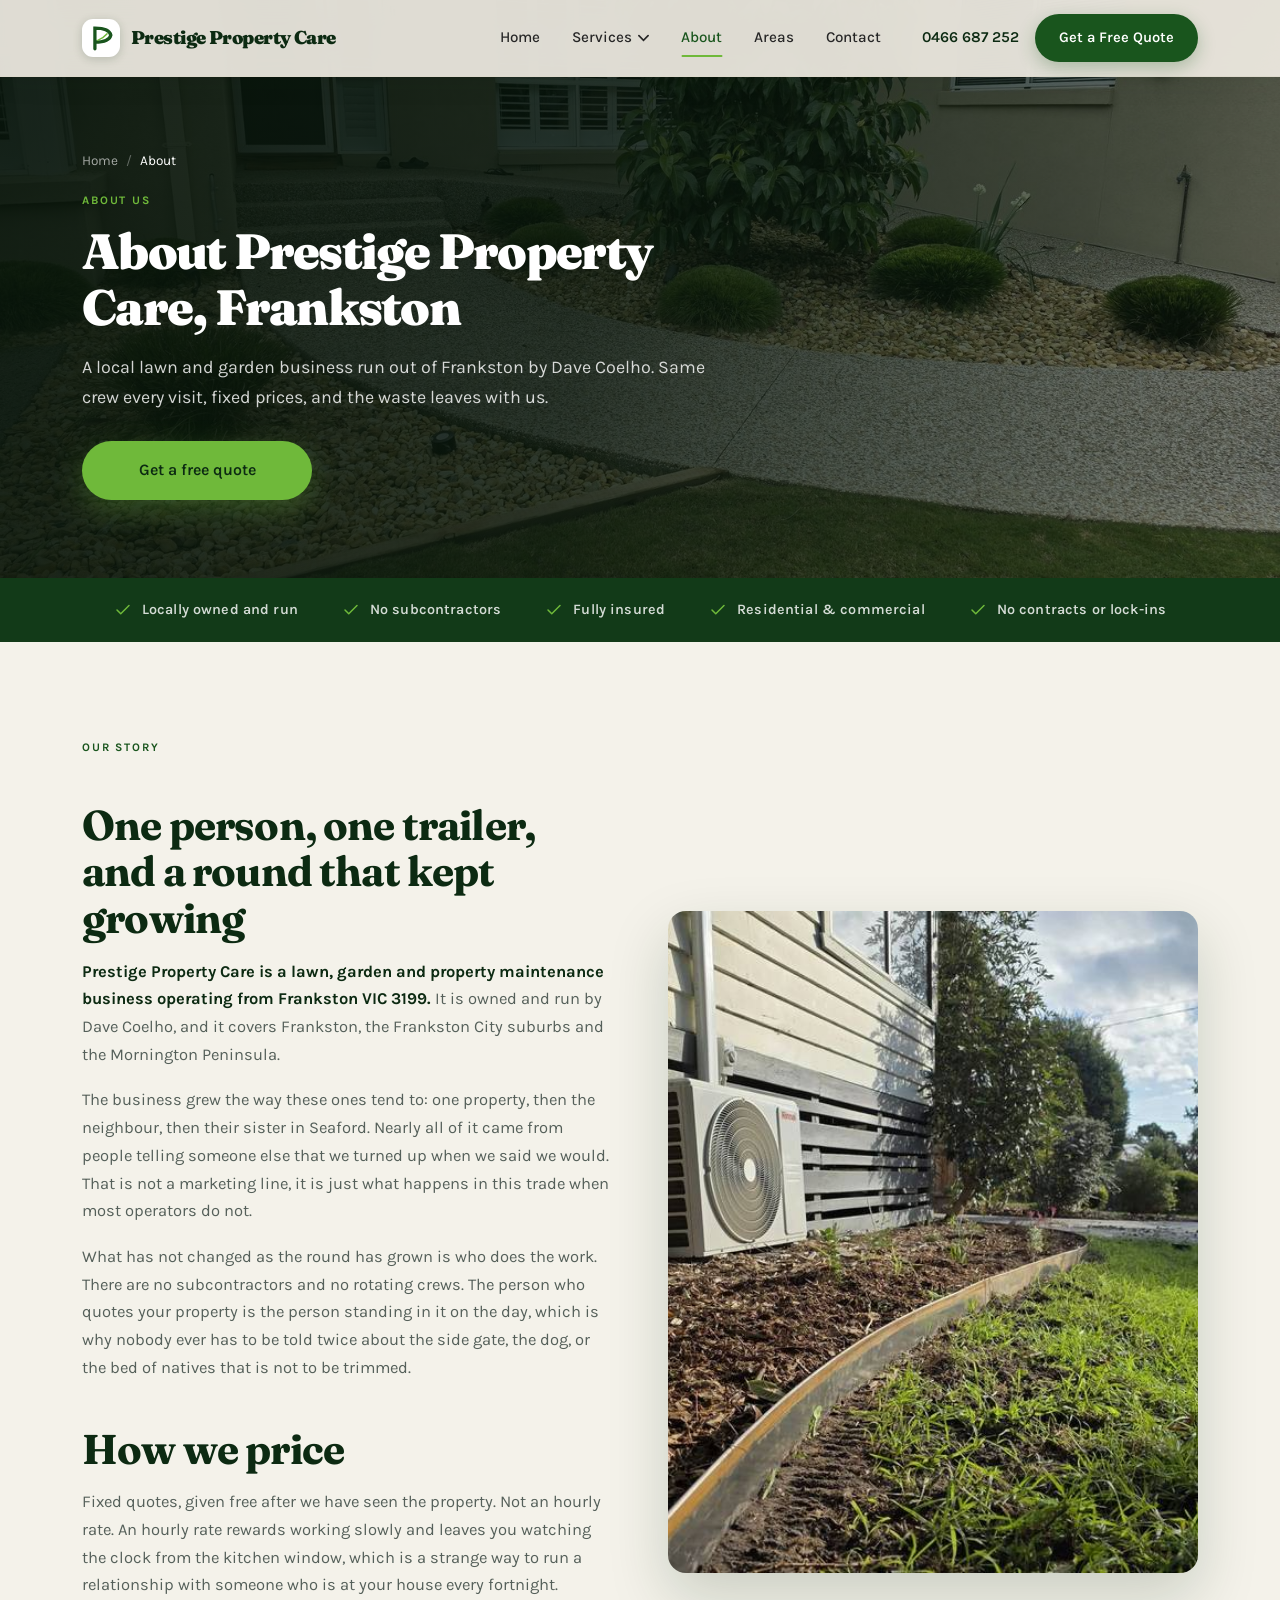
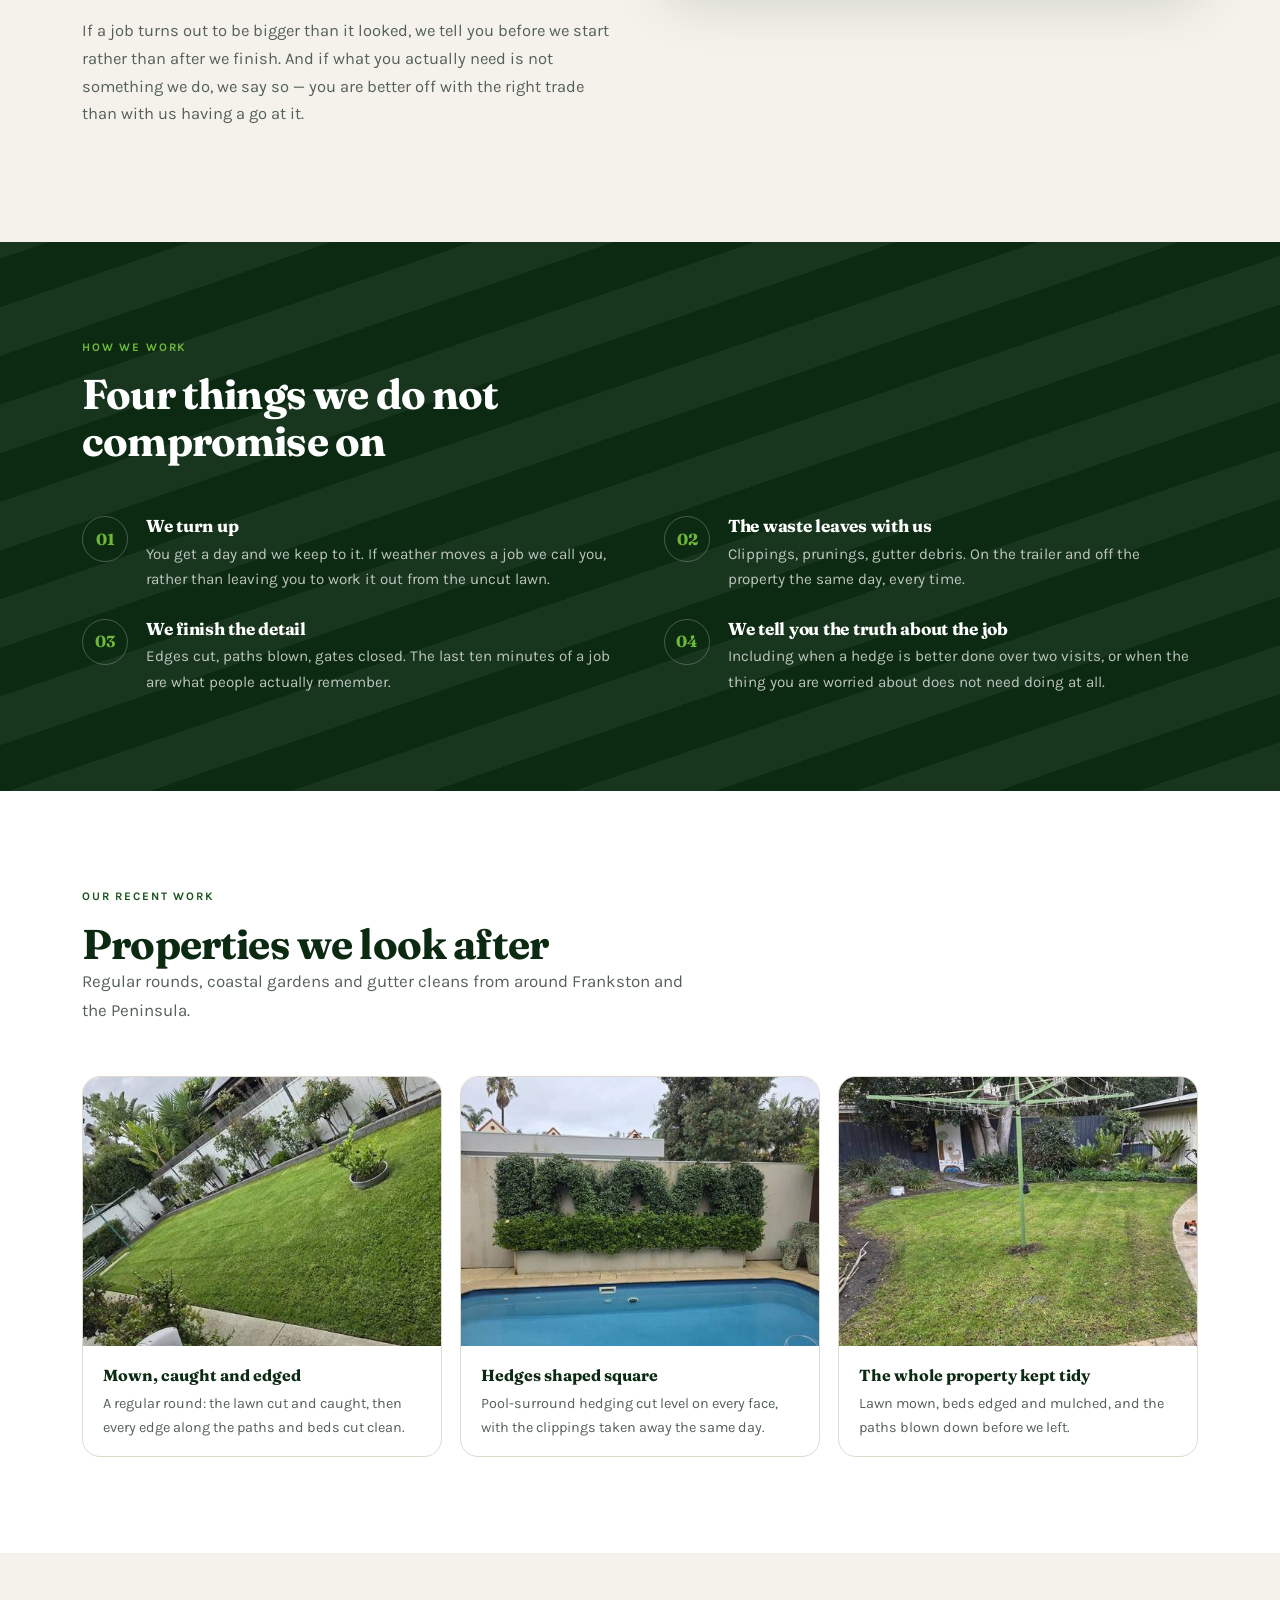
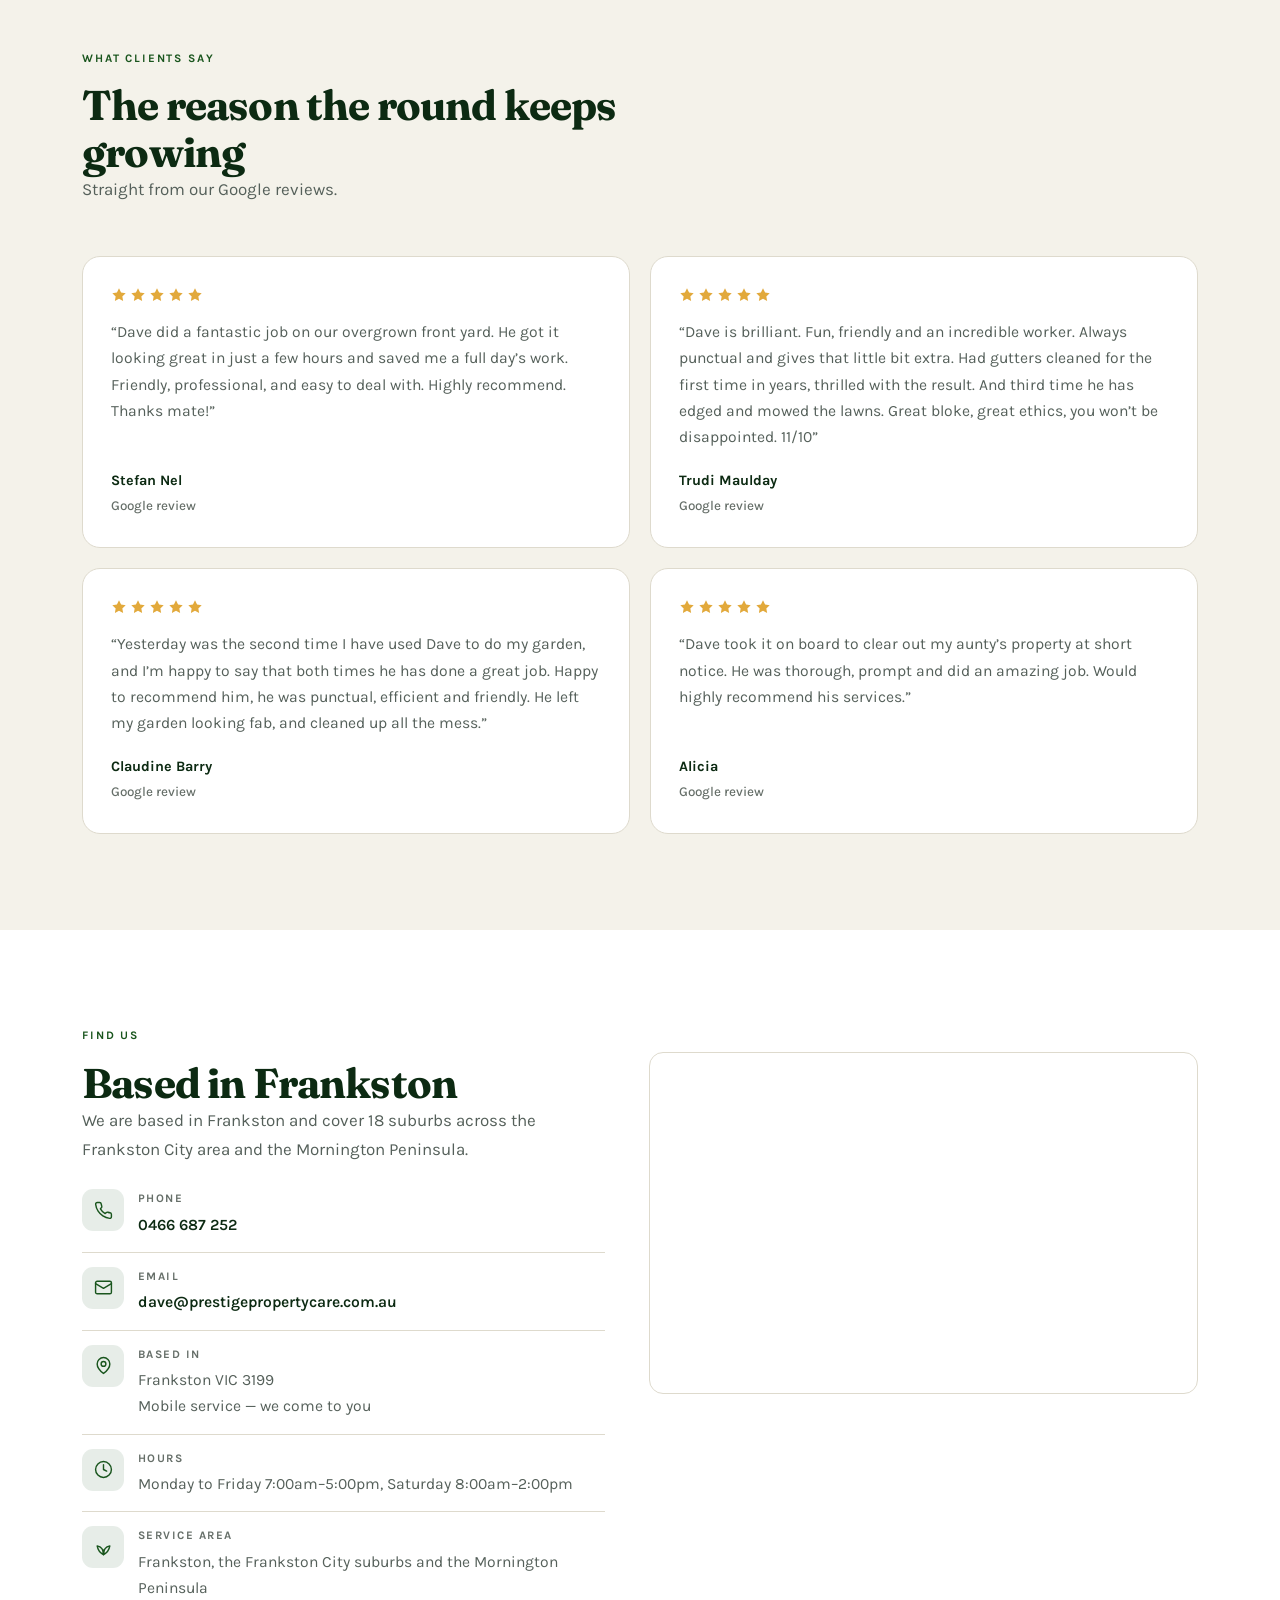
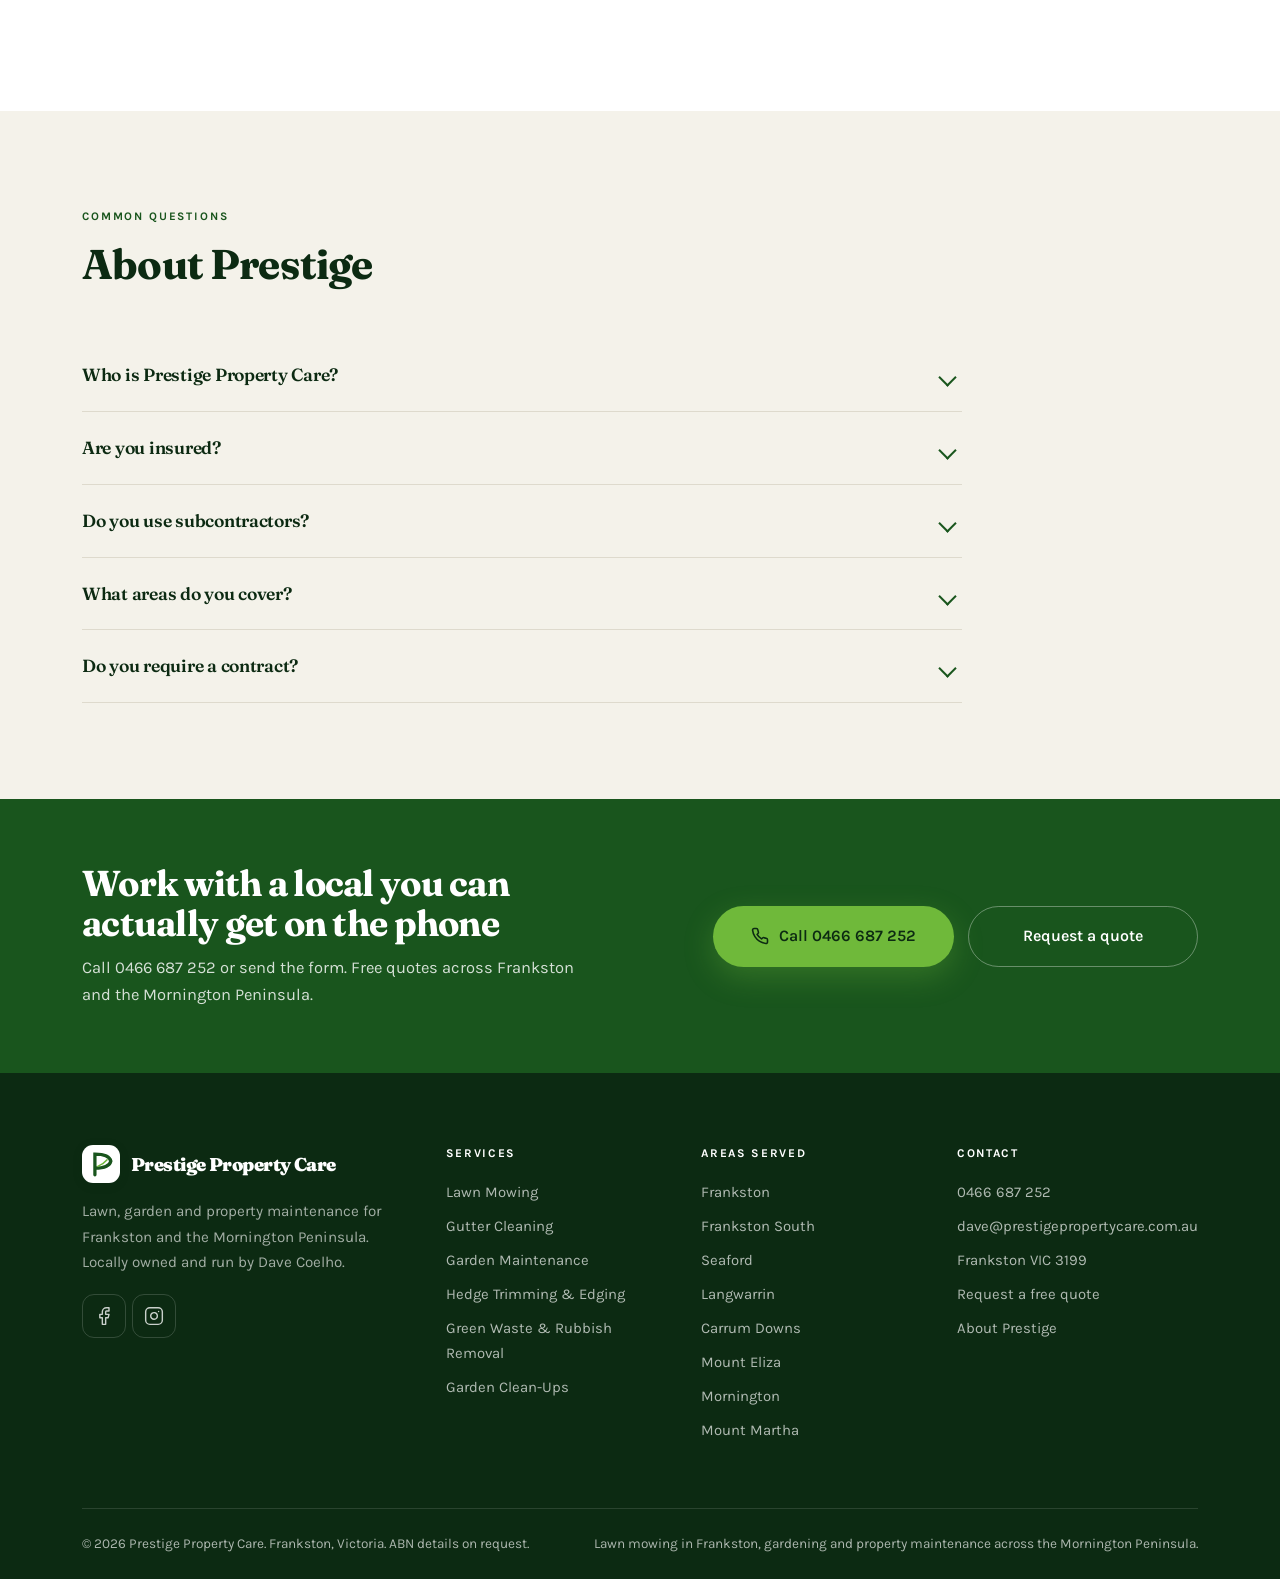
==== commit 34dc4cd9: "Ship the P leaf monogram as the logo mark Client picked option B. LOGO_MARK points at mark-pleaf.svg" ====
--- a/about/index.html
+++ b/about/index.html
@@ -30,7 +30,7 @@
 <link rel="preload" as="style" href="https://fonts.googleapis.com/css2?family=Fraunces:opsz,wght@9..144,600;9..144,700;9..144,900&family=Karla:wght@400;500;600;700&display=swap">
 <link rel="stylesheet" href="https://fonts.googleapis.com/css2?family=Fraunces:opsz,wght@9..144,600;9..144,700;9..144,900&family=Karla:wght@400;500;600;700&display=swap" media="print" onload="this.media='all'">
 <noscript><link rel="stylesheet" href="https://fonts.googleapis.com/css2?family=Fraunces:opsz,wght@9..144,600;9..144,700;9..144,900&family=Karla:wght@400;500;600;700&display=swap"></noscript>
-<link rel="icon" href="/assets/img/logo/mark-crest.svg" type="image/svg+xml">
+<link rel="icon" href="/assets/img/logo/mark-pleaf.svg" type="image/svg+xml">
 <link rel="icon" href="/assets/img/favicon-32.png" sizes="32x32" type="image/png">
 <link rel="icon" href="/assets/img/icon-192.png" sizes="192x192" type="image/png">
 <link rel="apple-touch-icon" href="/assets/img/apple-touch-icon.png">
@@ -49,7 +49,7 @@
 <header class="site-header solid" id="top">
   <div class="nav-inner">
     <a href="/" class="brand" aria-label="Prestige Property Care home">
-      <span class="brand-mark"><img src="/assets/img/logo/mark-crest.svg" alt="Prestige Property Care logo" width="120" height="120" decoding="async"></span>
+      <span class="brand-mark"><img src="/assets/img/logo/mark-pleaf.svg" alt="Prestige Property Care logo" width="120" height="120" decoding="async"></span>
       <span class="brand-name">Prestige Property Care</span>
     </a>
 
@@ -303,7 +303,7 @@
     <div class="f-grid">
       <div class="f-about">
         <a href="/" class="brand">
-          <span class="brand-mark"><img src="/assets/img/logo/mark-crest.svg" alt="Prestige Property Care logo" width="120" height="120" loading="lazy" decoding="async"></span>
+          <span class="brand-mark"><img src="/assets/img/logo/mark-pleaf.svg" alt="Prestige Property Care logo" width="120" height="120" loading="lazy" decoding="async"></span>
           <span class="brand-name">Prestige Property Care</span>
         </a>
         <p>Lawn, garden and property maintenance for Frankston and the Mornington Peninsula. Locally owned and run by Dave Coelho.</p>
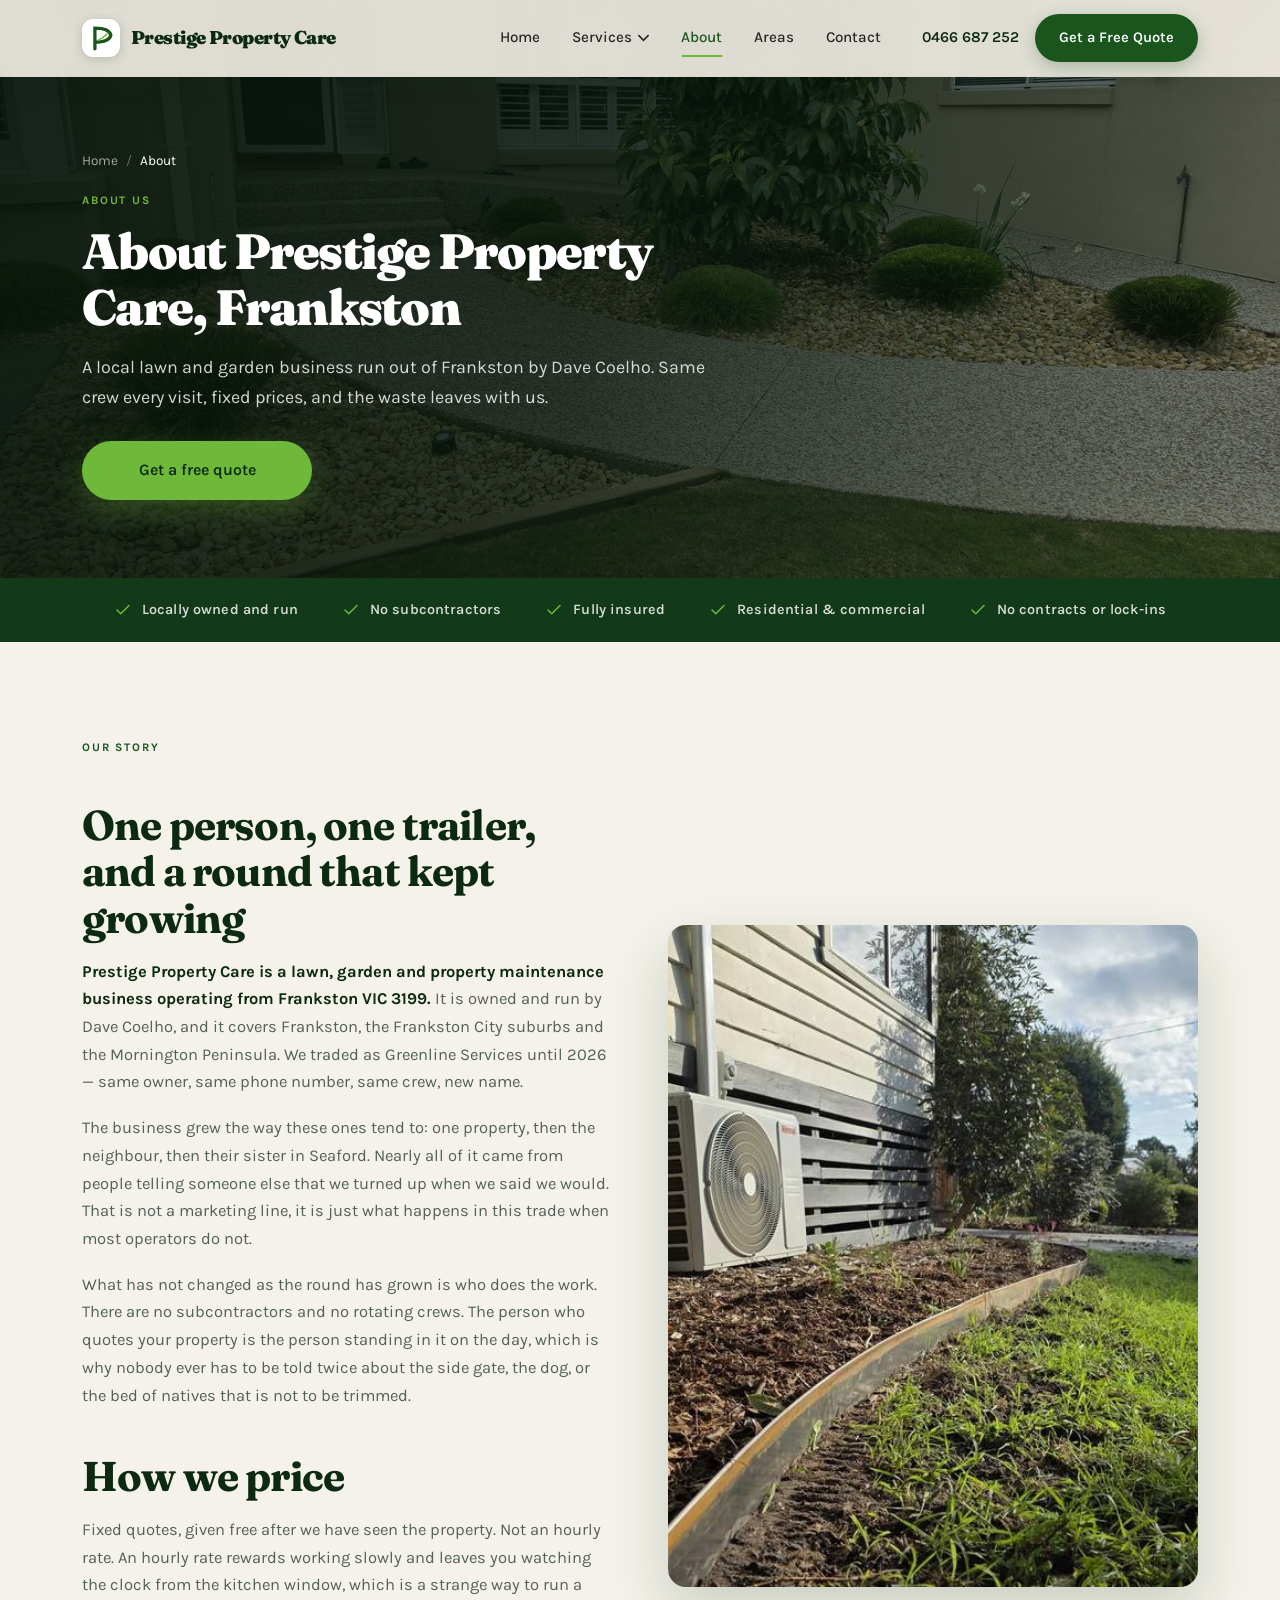
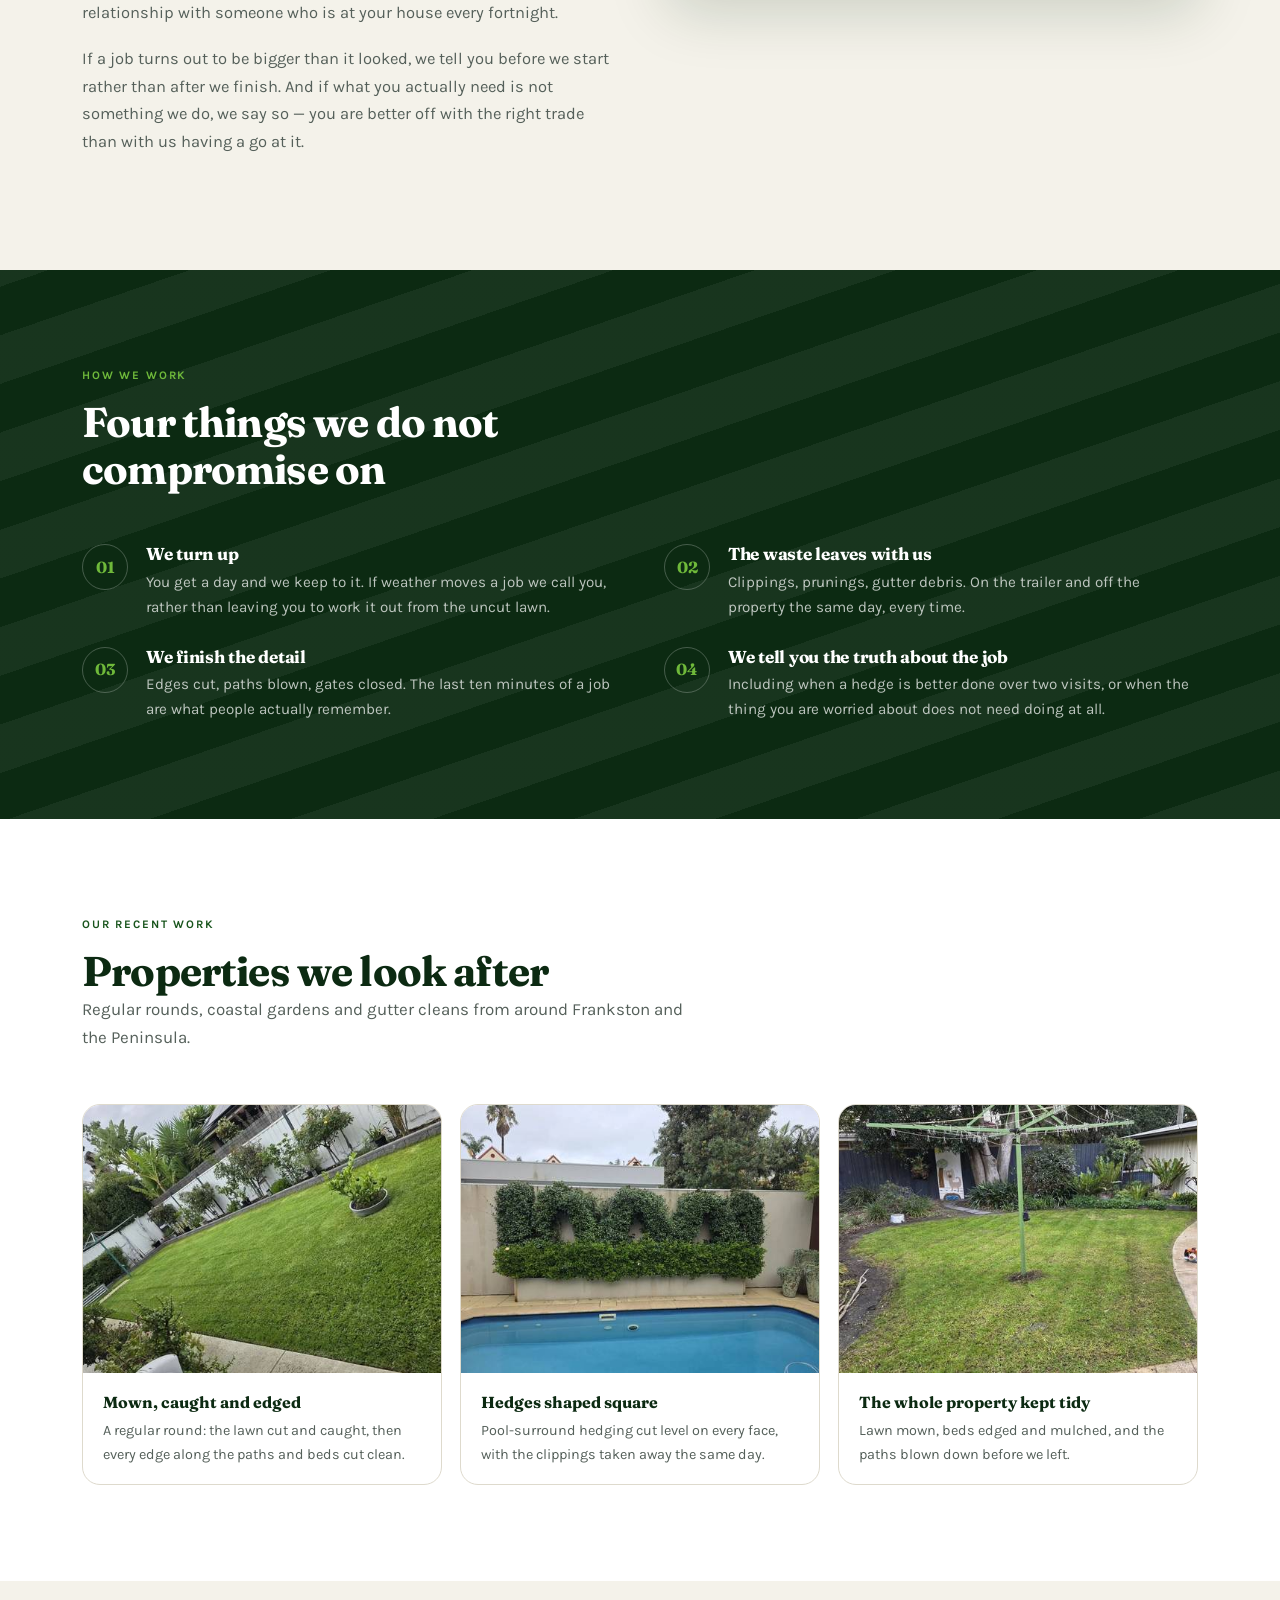
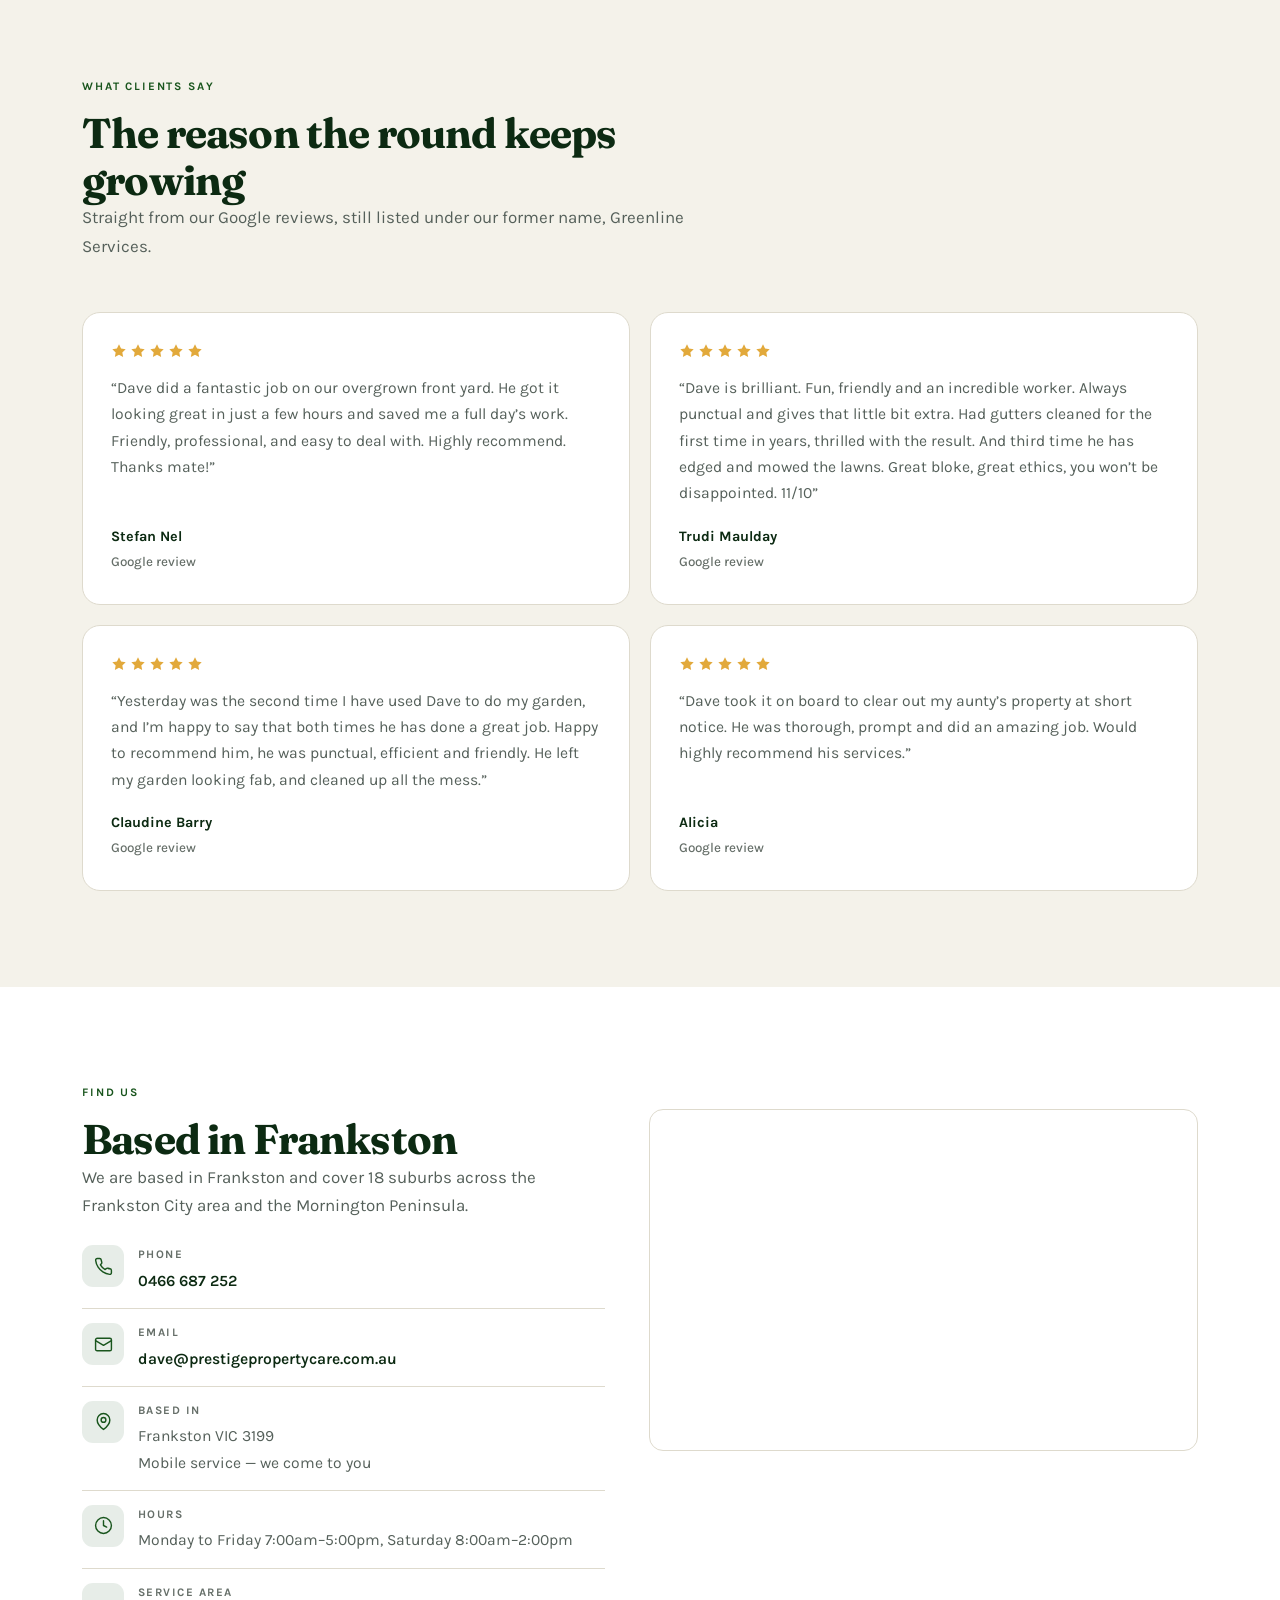
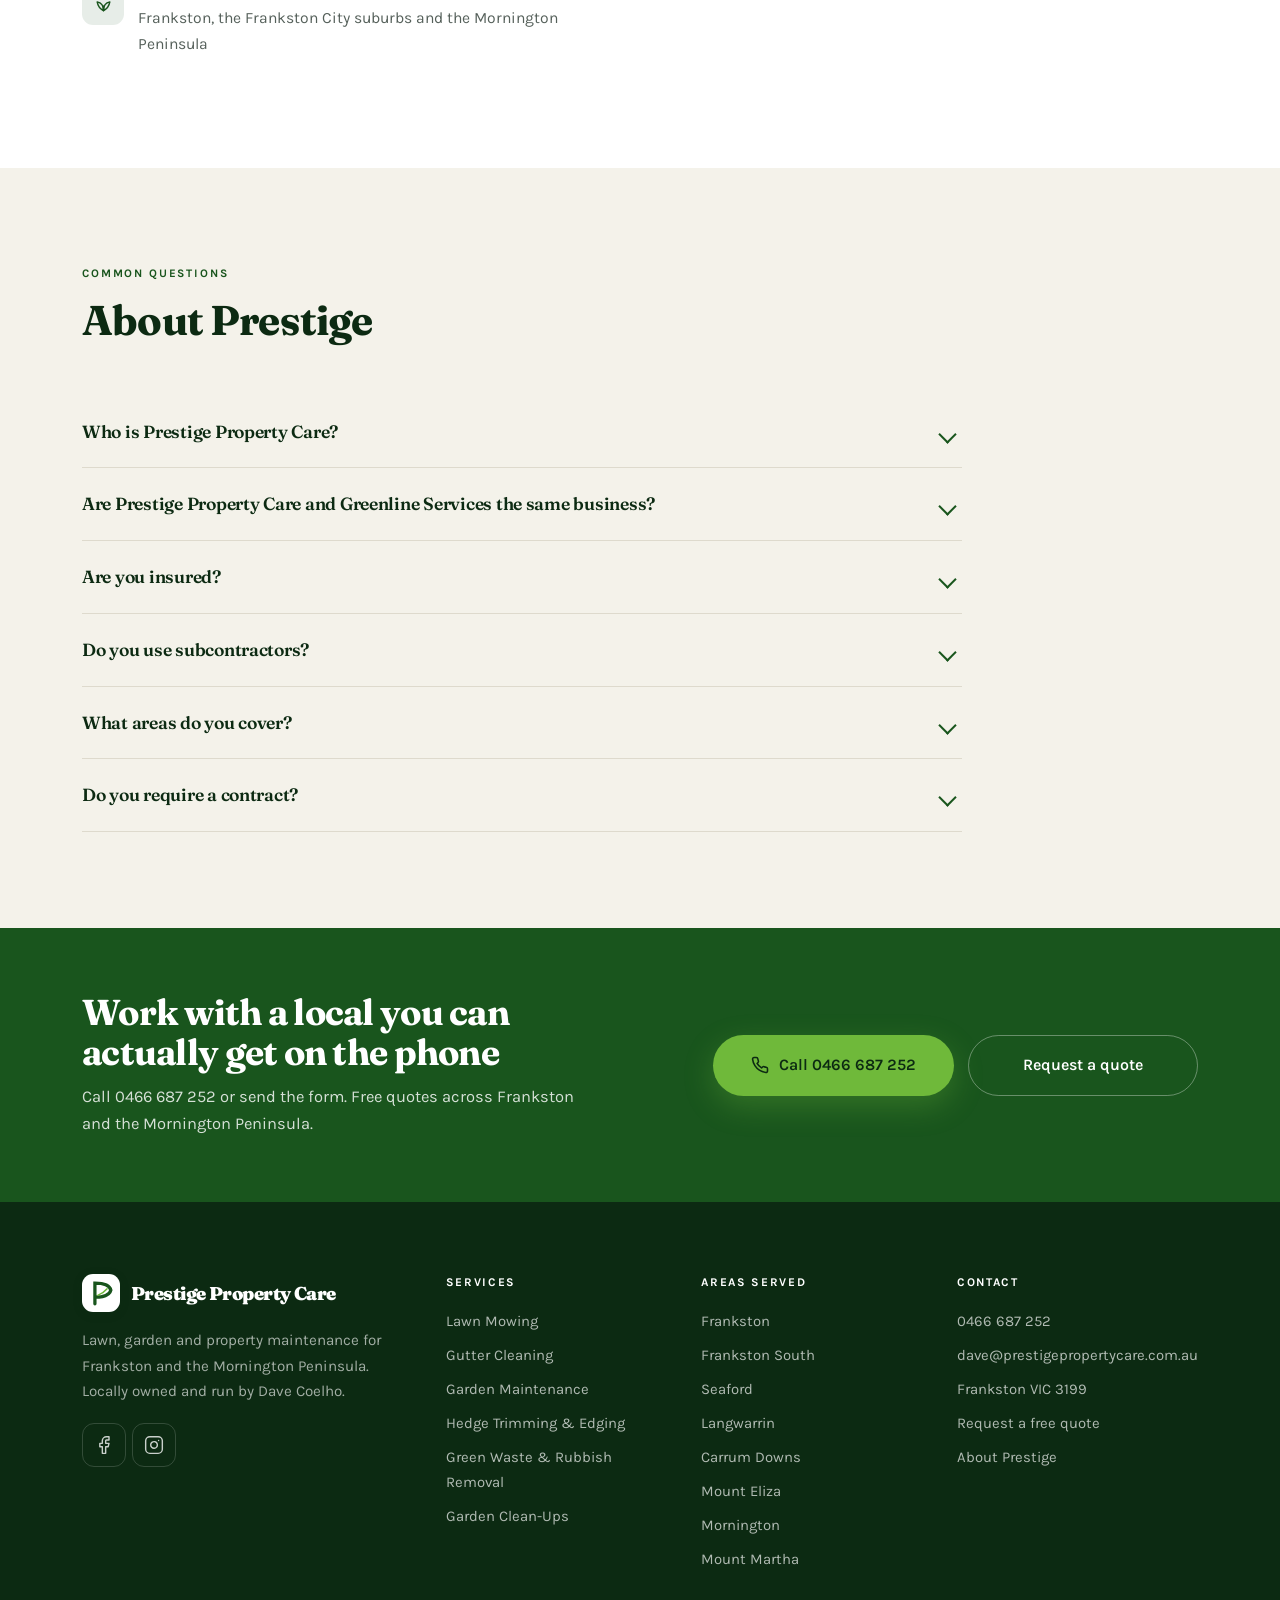
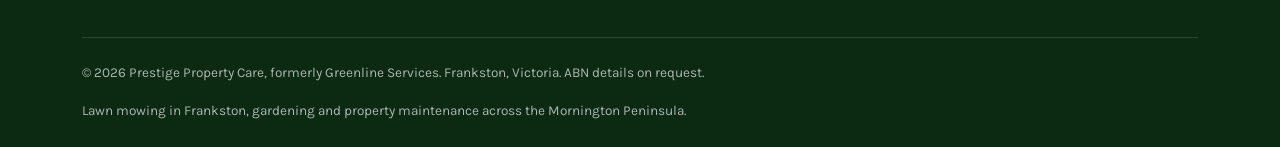
==== commit cda3bbb1: "Handle the rejected GBP rename: state both names, drop the stale map label Google refused the Busine" ====
--- a/about/index.html
+++ b/about/index.html
@@ -152,7 +152,7 @@
       <div class="prose">
         <span class="eyebrow">Our story</span>
         <h2>One person, one trailer, and a round that kept growing</h2>
-        <p><strong>Prestige Property Care is a lawn, garden and property maintenance business operating from Frankston VIC 3199.</strong> It is owned and run by Dave Coelho, and it covers Frankston, the Frankston City suburbs and the Mornington Peninsula.</p>
+        <p><strong>Prestige Property Care is a lawn, garden and property maintenance business operating from Frankston VIC 3199.</strong> It is owned and run by Dave Coelho, and it covers Frankston, the Frankston City suburbs and the Mornington Peninsula. We traded as Greenline Services until 2026 &mdash; same owner, same phone number, same crew, new name.</p>
         <p>The business grew the way these ones tend to: one property, then the neighbour, then their sister in Seaford. Nearly all of it came from people telling someone else that we turned up when we said we would. That is not a marketing line, it is just what happens in this trade when most operators do not.</p>
         <p>What has not changed as the round has grown is who does the work. There are no subcontractors and no rotating crews. The person who quotes your property is the person standing in it on the day, which is why nobody ever has to be told twice about the side gate, the dog, or the bed of natives that is not to be trimmed.</p>
         <h2>How we price</h2>
@@ -196,7 +196,7 @@
     <div class="sec-head">
       <span class="eyebrow">What clients say</span>
       <h2>The reason the round keeps growing</h2>
-      <p class="lede">Straight from our <a href="https://www.google.com/maps?cid=12542257598963737778" rel="nofollow noopener" target="_blank">Google reviews</a>.</p>
+      <p class="lede">Straight from our <a href="https://www.google.com/maps?cid=12542257598963737778" rel="nofollow noopener" target="_blank">Google reviews</a>, still listed under our former name, Greenline Services.</p>
     </div>
     <div class="quotes"><figure class="quote">
         <div class="stars" role="img" aria-label="Rated 5 out of 5"><svg viewBox="0 0 24 24" aria-hidden="true"><path d="m12 2 3.1 6.3 6.9 1-5 4.9 1.2 6.8-6.2-3.3-6.2 3.3L7 14.2l-5-4.9 6.9-1Z"/></svg><svg viewBox="0 0 24 24" aria-hidden="true"><path d="m12 2 3.1 6.3 6.9 1-5 4.9 1.2 6.8-6.2-3.3-6.2 3.3L7 14.2l-5-4.9 6.9-1Z"/></svg><svg viewBox="0 0 24 24" aria-hidden="true"><path d="m12 2 3.1 6.3 6.9 1-5 4.9 1.2 6.8-6.2-3.3-6.2 3.3L7 14.2l-5-4.9 6.9-1Z"/></svg><svg viewBox="0 0 24 24" aria-hidden="true"><path d="m12 2 3.1 6.3 6.9 1-5 4.9 1.2 6.8-6.2-3.3-6.2 3.3L7 14.2l-5-4.9 6.9-1Z"/></svg><svg viewBox="0 0 24 24" aria-hidden="true"><path d="m12 2 3.1 6.3 6.9 1-5 4.9 1.2 6.8-6.2-3.3-6.2 3.3L7 14.2l-5-4.9 6.9-1Z"/></svg></div>
@@ -251,7 +251,7 @@
 </ul>
       </div>
       <div><div class="map-embed">
-  <iframe title="Map of the Prestige Property Care area around Frankston VIC 3199" src="https://www.google.com/maps/embed?pb=!1m18!1m12!1m3!1d200705.6214454393!2d145.1110961!3d-38.1860856!2m3!1f0!2f0!3f0!3m2!1i1024!2i768!4f13.1!3m3!1m2!1s0x471521d92f4fcf41%3A0xae0f0cd5a3ad64b2!2sGreenline%20services!5e0!3m2!1sen!2sph!4v1787142280589!5m2!1sen!2sph" width="600" height="450" style="border:0;" allowfullscreen="" loading="lazy" referrerpolicy="strict-origin-when-cross-origin"></iframe>
+  <iframe title="Map of the Prestige Property Care service area — Frankston, Victoria and the Mornington Peninsula" src="https://www.google.com/maps/embed?pb=!1m14!1m12!1m3!1d200705.6214454393!2d145.1110961!3d-38.1860856!2m3!1f0!2f0!3f0!3m2!1i1024!2i768!4f13.1!5e0!3m2!1sen!2sau!4v1787142280589!5m2!1sen!2sau" width="600" height="450" style="border:0;" allowfullscreen="" loading="lazy" referrerpolicy="strict-origin-when-cross-origin"></iframe>
 </div></div>
     </div>
   </div>
@@ -266,6 +266,9 @@
     <div class="faq-list"><div class="faq">
         <button class="faq-q" aria-expanded="false">Who is Prestige Property Care?</button>
         <div class="faq-a"><p>Prestige Property Care is a lawn, garden and property maintenance business based in Frankston VIC 3199, run by Dave Coelho. It covers lawn mowing, garden maintenance, hedge trimming, gutter cleaning, green waste removal and end-of-lease clean-ups across Frankston and the Mornington Peninsula.</p></div>
+      </div><div class="faq">
+        <button class="faq-q" aria-expanded="false">Are Prestige Property Care and Greenline Services the same business?</button>
+        <div class="faq-a"><p>Yes. Prestige Property Care is the same Frankston lawn and garden business that traded as Greenline Services, with the same owner, the same phone number and the same crew. Only the name has changed. The Google Business Profile, and the reviews on it, are still listed under Greenline Services.</p></div>
       </div><div class="faq">
         <button class="faq-q" aria-expanded="false">Are you insured?</button>
         <div class="faq-a"><p>Yes. Prestige Property Care carries public liability insurance, and we are happy to provide the certificate of currency to property managers, body corporates and commercial clients who need it on file before work starts.</p></div>
@@ -332,7 +335,7 @@
       </div>
     </div>
     <div class="f-bottom">
-      <span>&copy; 2026 Prestige Property Care. Frankston, Victoria. ABN details on request.</span>
+      <span>&copy; 2026 Prestige Property Care, formerly Greenline Services. Frankston, Victoria. ABN details on request.</span>
       <span>Lawn mowing in Frankston, gardening and property maintenance across the Mornington Peninsula.</span>
     </div>
   </div>
@@ -395,6 +398,7 @@
   "@type": ["LocalBusiness","HomeAndConstructionBusiness"],
   "@id": "https://prestigepropertycare.com.au/#business",
   "name": "Prestige Property Care",
+  "alternateName": "Greenline Services",
   "description": "Lawn mowing, garden maintenance, hedge trimming, gutter cleaning and green waste removal in Frankston and across the Mornington Peninsula.",
   "url": "https://prestigepropertycare.com.au/",
   "telephone": "+61 466 687 252",
@@ -463,6 +467,7 @@
   "@type": "FAQPage",
   "mainEntity": [
     {"@type":"Question","name":"Who is Prestige Property Care?","acceptedAnswer":{"@type":"Answer","text":"Prestige Property Care is a lawn, garden and property maintenance business based in Frankston VIC 3199, run by Dave Coelho. It covers lawn mowing, garden maintenance, hedge trimming, gutter cleaning, green waste removal and end-of-lease clean-ups across Frankston and the Mornington Peninsula."}},
+    {"@type":"Question","name":"Are Prestige Property Care and Greenline Services the same business?","acceptedAnswer":{"@type":"Answer","text":"Yes. Prestige Property Care is the same Frankston lawn and garden business that traded as Greenline Services, with the same owner, the same phone number and the same crew. Only the name has changed. The Google Business Profile, and the reviews on it, are still listed under Greenline Services."}},
     {"@type":"Question","name":"Are you insured?","acceptedAnswer":{"@type":"Answer","text":"Yes. Prestige Property Care carries public liability insurance, and we are happy to provide the certificate of currency to property managers, body corporates and commercial clients who need it on file before work starts."}},
     {"@type":"Question","name":"Do you use subcontractors?","acceptedAnswer":{"@type":"Answer","text":"No. The person who quotes your property is the person who does the work. That is the main reason clients stay with us — nobody has to be re-briefed on where the gate key is or which garden bed is not to be touched."}},
     {"@type":"Question","name":"What areas do you cover?","acceptedAnswer":{"@type":"Answer","text":"Frankston, Frankston South, Frankston North, Seaford, Langwarrin, Langwarrin South, Karingal, Carrum Downs, Skye, Baxter, Mount Eliza, Pearcedale, Mornington, Mount Martha, Moorooduc, Somerville, Tyabb and the wider Mornington Peninsula."}},
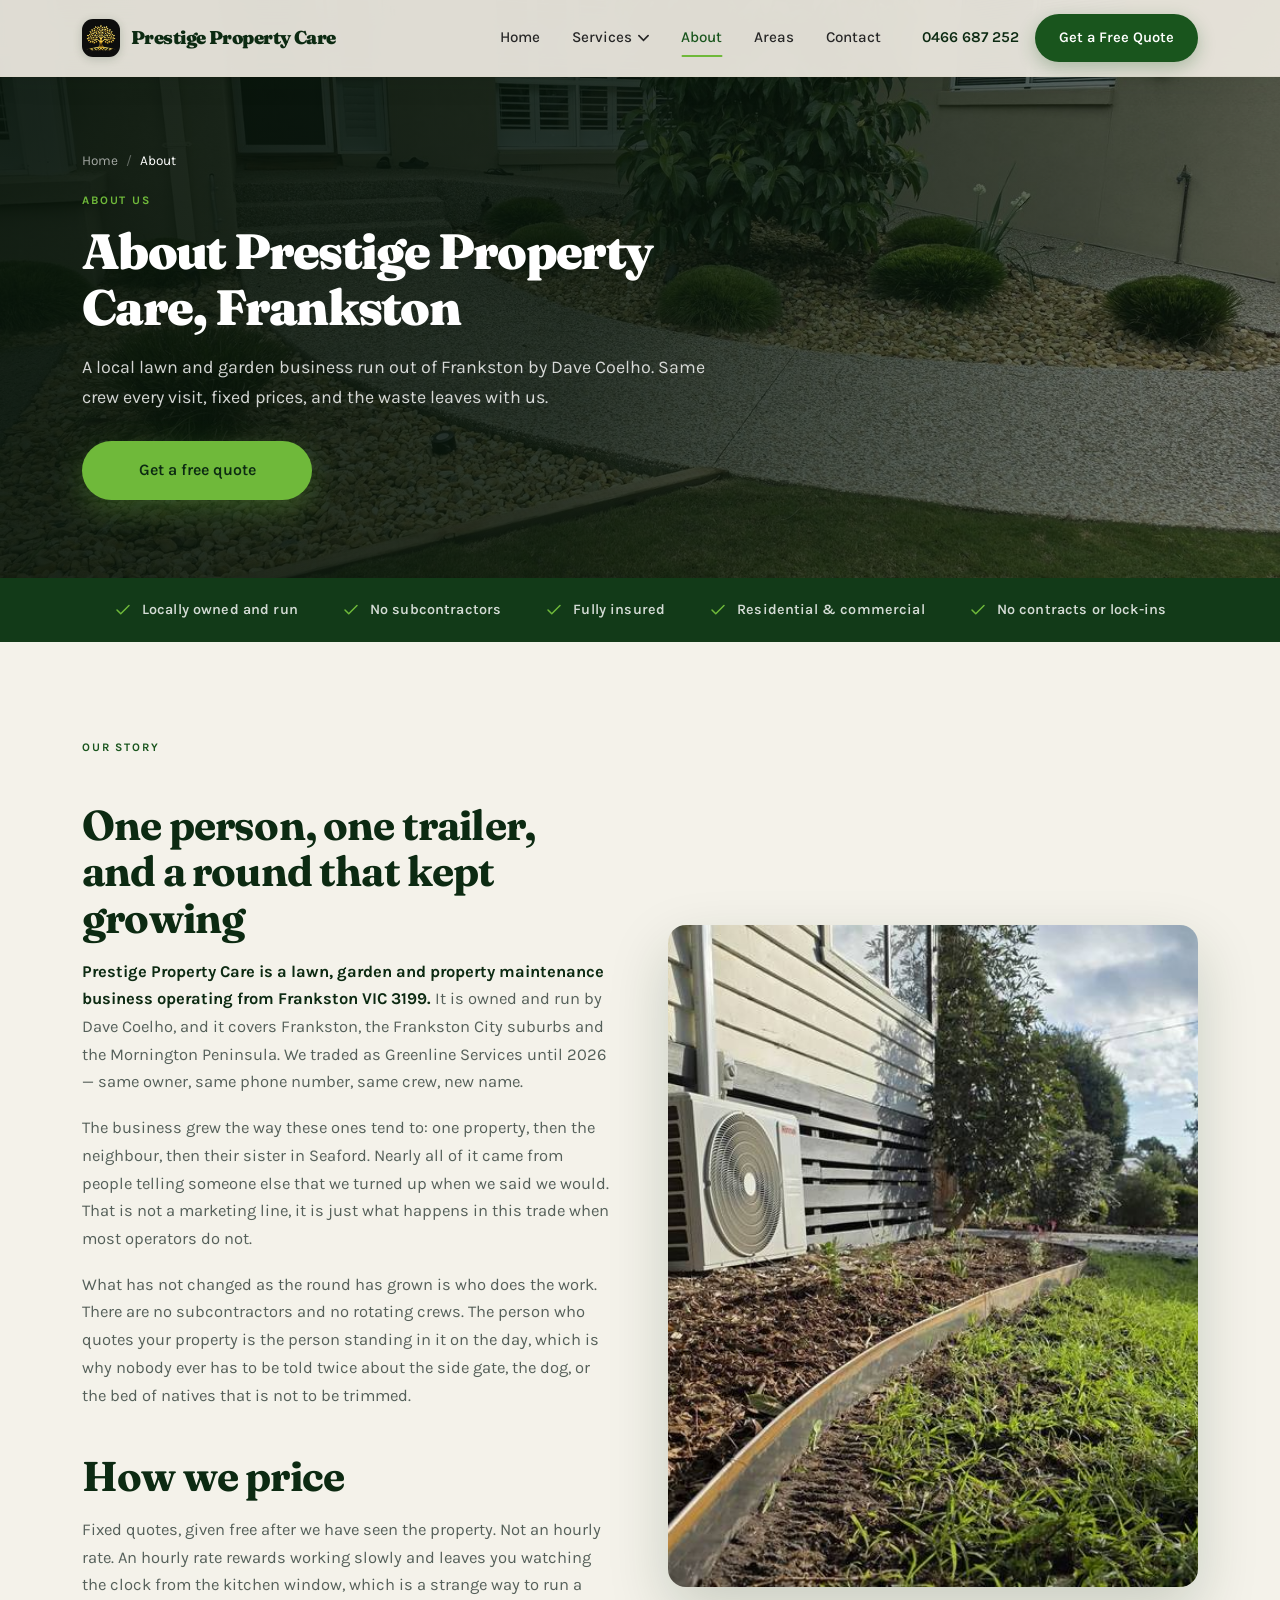
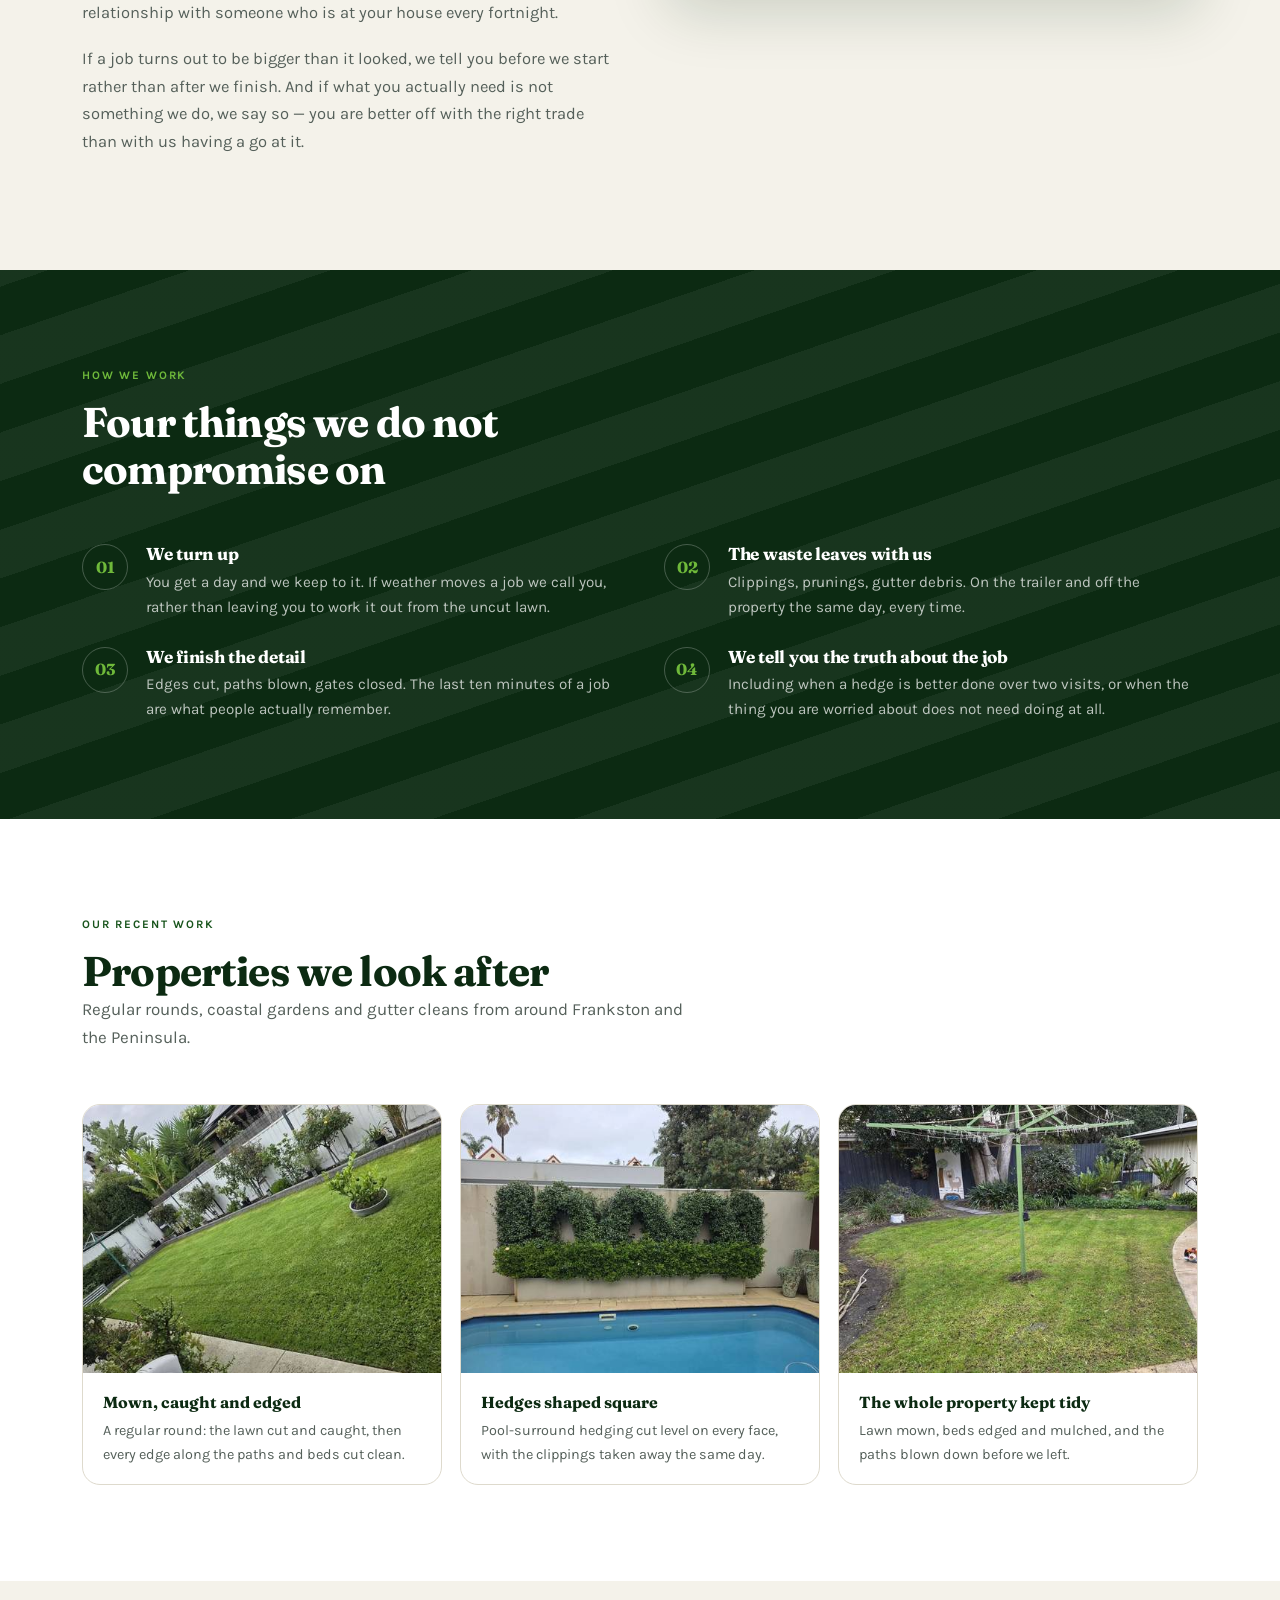
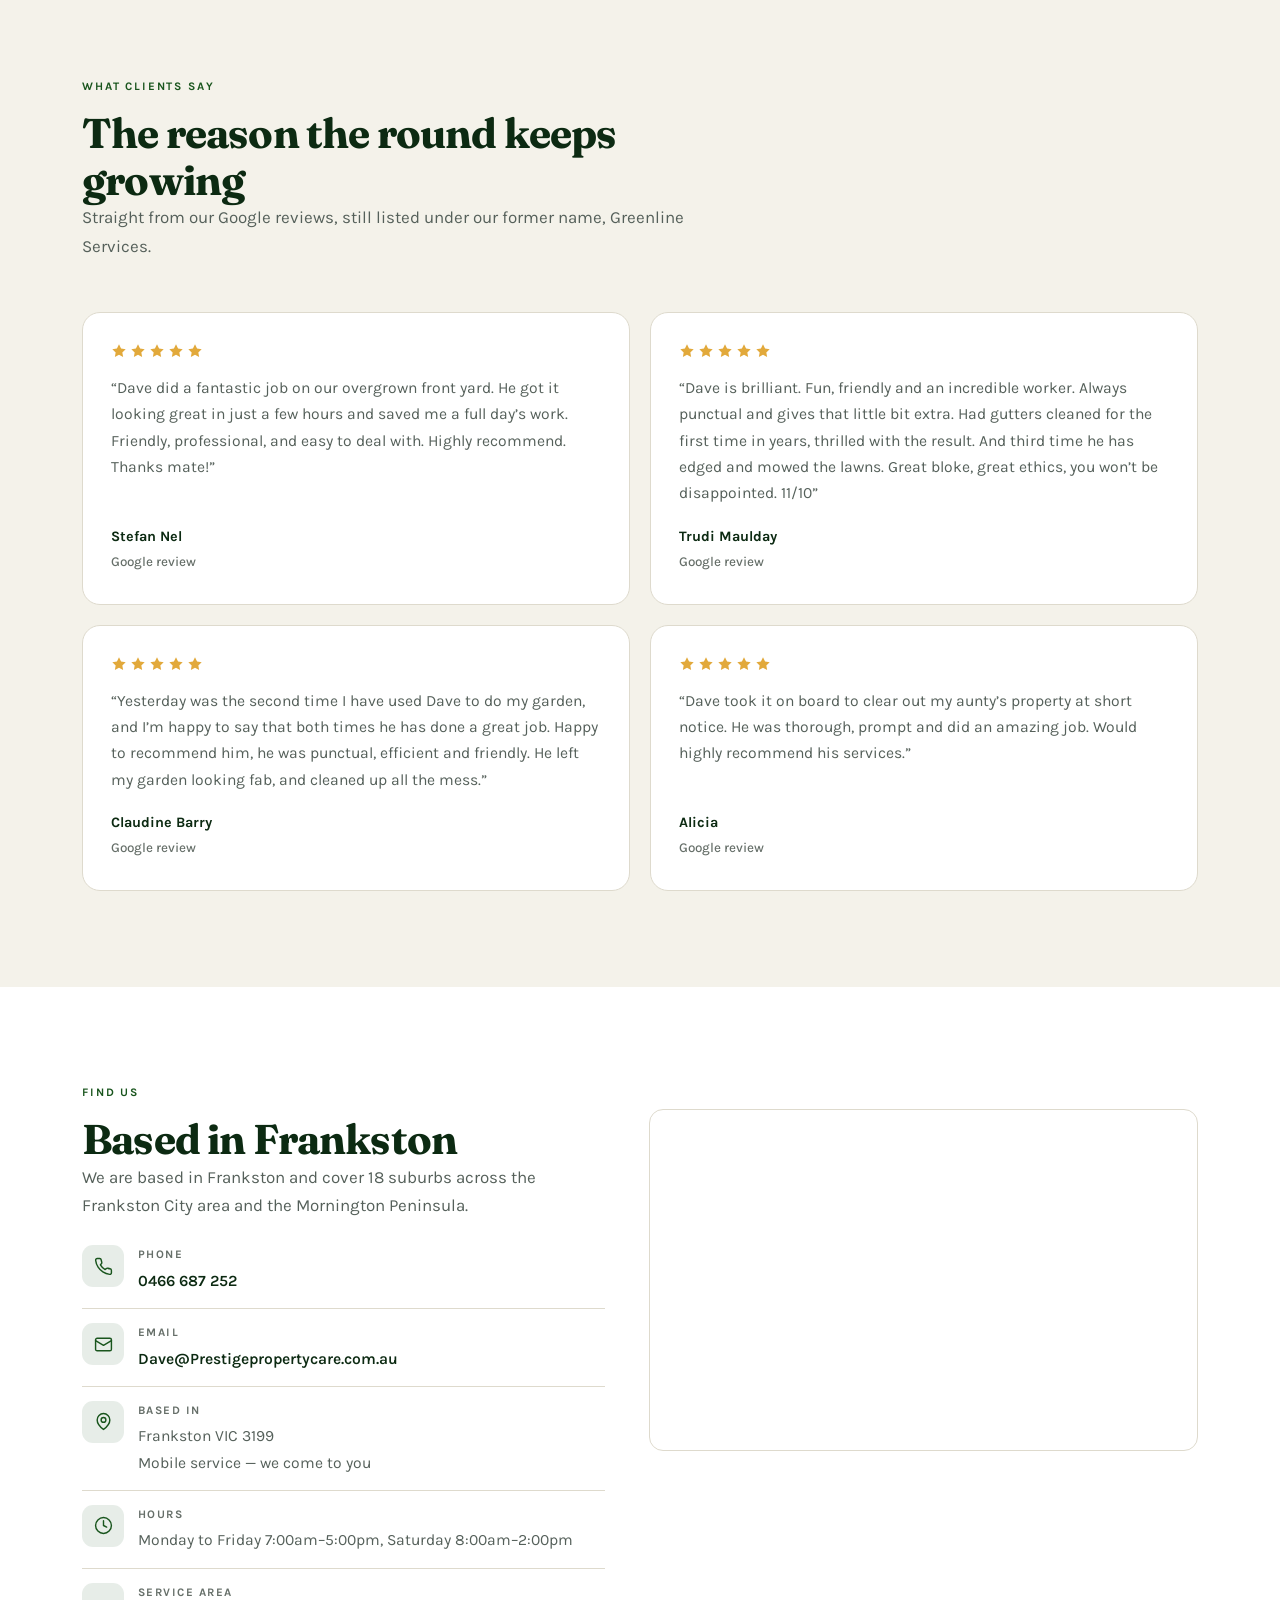
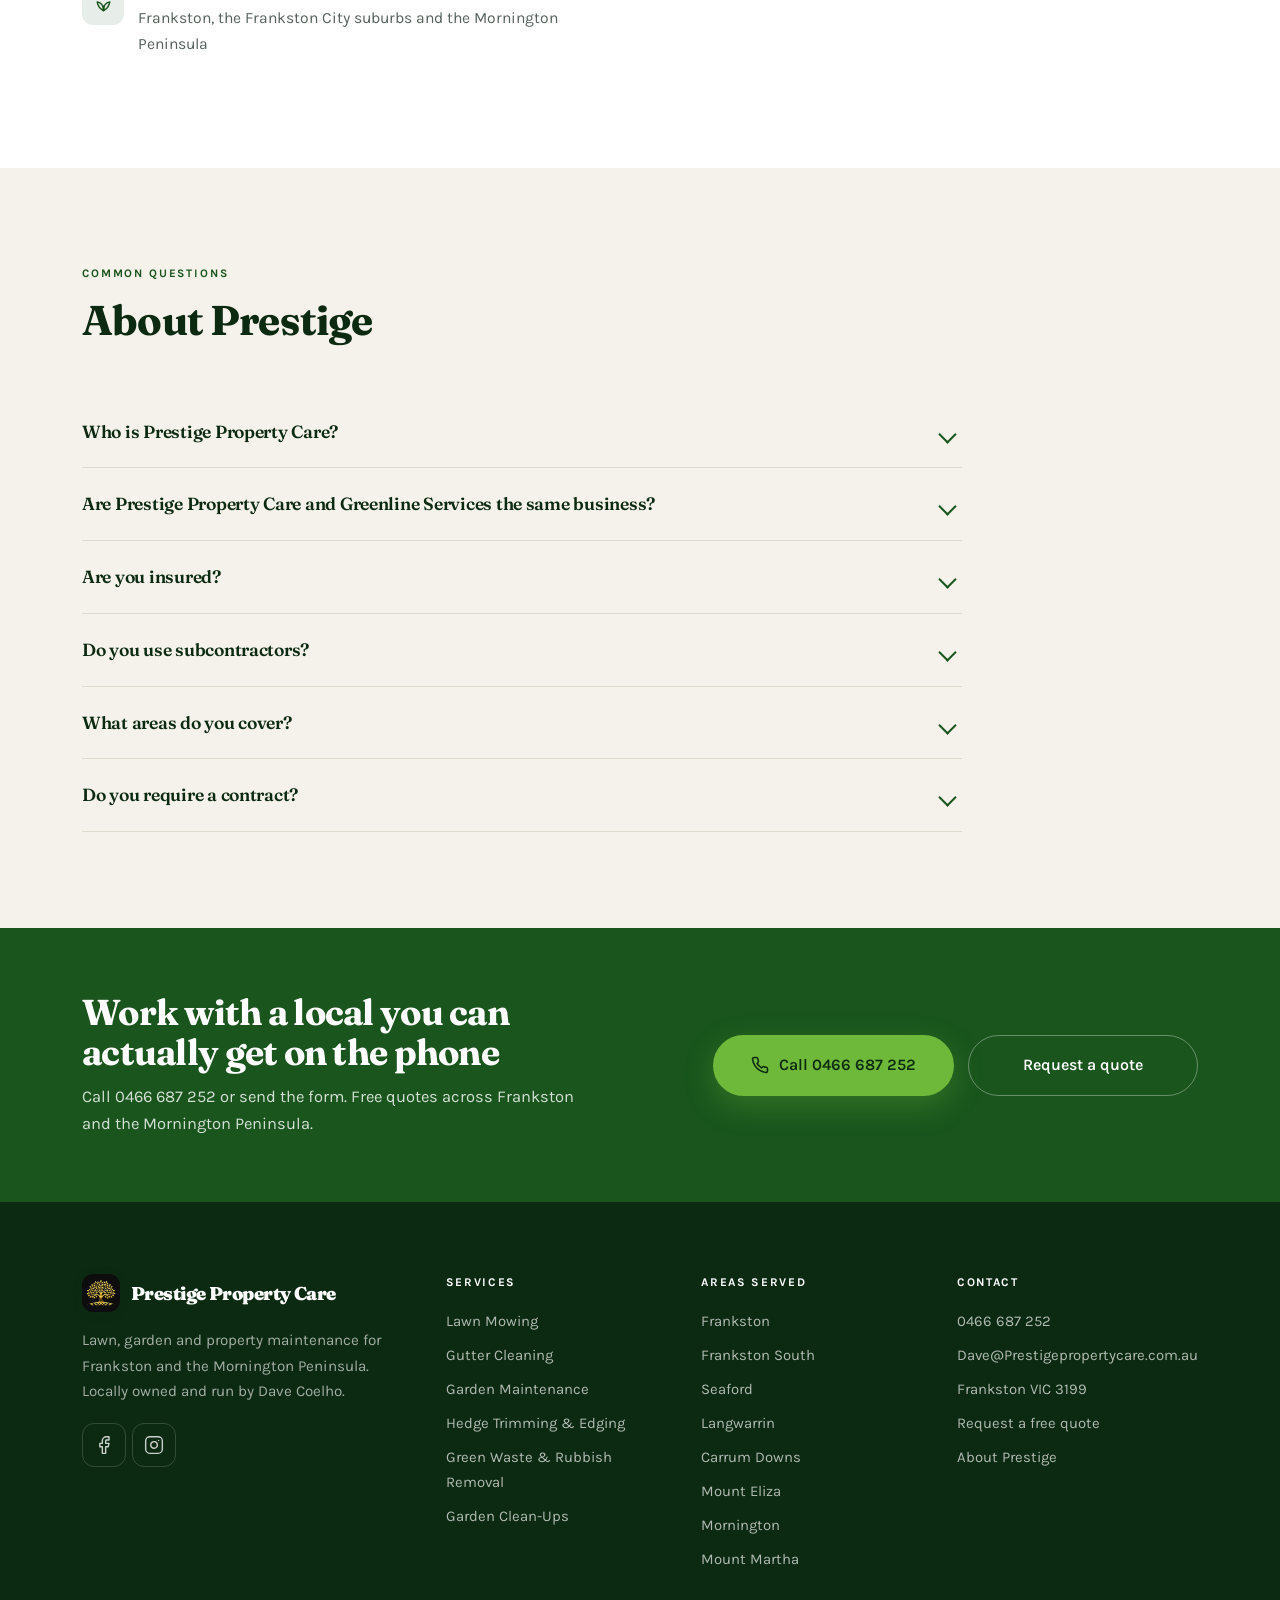
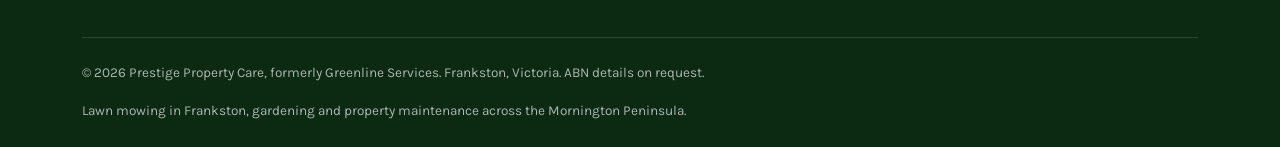
==== commit abfcb4e1: "Switch to the client's logo, new hedge photo, confirmed email address - Email address is now Dave@Pr" ====
--- a/about/index.html
+++ b/about/index.html
@@ -30,7 +30,6 @@
 <link rel="preload" as="style" href="https://fonts.googleapis.com/css2?family=Fraunces:opsz,wght@9..144,600;9..144,700;9..144,900&family=Karla:wght@400;500;600;700&display=swap">
 <link rel="stylesheet" href="https://fonts.googleapis.com/css2?family=Fraunces:opsz,wght@9..144,600;9..144,700;9..144,900&family=Karla:wght@400;500;600;700&display=swap" media="print" onload="this.media='all'">
 <noscript><link rel="stylesheet" href="https://fonts.googleapis.com/css2?family=Fraunces:opsz,wght@9..144,600;9..144,700;9..144,900&family=Karla:wght@400;500;600;700&display=swap"></noscript>
-<link rel="icon" href="/assets/img/logo/mark-pleaf.svg" type="image/svg+xml">
 <link rel="icon" href="/assets/img/favicon-32.png" sizes="32x32" type="image/png">
 <link rel="icon" href="/assets/img/icon-192.png" sizes="192x192" type="image/png">
 <link rel="apple-touch-icon" href="/assets/img/apple-touch-icon.png">
@@ -49,7 +48,7 @@
 <header class="site-header solid" id="top">
   <div class="nav-inner">
     <a href="/" class="brand" aria-label="Prestige Property Care home">
-      <span class="brand-mark"><img src="/assets/img/logo/mark-pleaf.svg" alt="Prestige Property Care logo" width="120" height="120" decoding="async"></span>
+      <span class="brand-mark"><img src="/assets/img/logo/mark-tree-120.png" alt="Prestige Property Care logo" width="120" height="120" decoding="async"></span>
       <span class="brand-name">Prestige Property Care</span>
     </a>
 
@@ -234,7 +233,7 @@
   </li>
   <li>
     <span class="ico" aria-hidden="true"><svg viewBox="0 0 24 24" aria-hidden="true"><rect x="2" y="4" width="20" height="16" rx="2"/><path d="m2 7 10 6 10-6"/></svg></span>
-    <span><b>Email</b><a href="mailto:dave@prestigepropertycare.com.au">dave@prestigepropertycare.com.au</a></span>
+    <span><b>Email</b><a href="mailto:Dave@Prestigepropertycare.com.au">Dave@Prestigepropertycare.com.au</a></span>
   </li>
   <li>
     <span class="ico" aria-hidden="true"><svg viewBox="0 0 24 24" aria-hidden="true"><path d="M20 10c0 6-8 12-8 12s-8-6-8-12a8 8 0 0 1 16 0Z"/><circle cx="12" cy="10" r="3"/></svg></span>
@@ -306,7 +305,7 @@
     <div class="f-grid">
       <div class="f-about">
         <a href="/" class="brand">
-          <span class="brand-mark"><img src="/assets/img/logo/mark-pleaf.svg" alt="Prestige Property Care logo" width="120" height="120" loading="lazy" decoding="async"></span>
+          <span class="brand-mark"><img src="/assets/img/logo/mark-tree-120.png" alt="Prestige Property Care logo" width="120" height="120" loading="lazy" decoding="async"></span>
           <span class="brand-name">Prestige Property Care</span>
         </a>
         <p>Lawn, garden and property maintenance for Frankston and the Mornington Peninsula. Locally owned and run by Dave Coelho.</p>
@@ -327,7 +326,7 @@
         <h2 class="f-head">Contact</h2>
         <ul>
           <li><a href="tel:+61466687252">0466 687 252</a></li>
-          <li><a href="mailto:dave@prestigepropertycare.com.au">dave@prestigepropertycare.com.au</a></li>
+          <li><a href="mailto:Dave@Prestigepropertycare.com.au">Dave@Prestigepropertycare.com.au</a></li>
           <li>Frankston VIC 3199</li>
           <li><a href="/contact/">Request a free quote</a></li>
           <li><a href="/about/">About Prestige</a></li>
@@ -402,7 +401,7 @@
   "description": "Lawn mowing, garden maintenance, hedge trimming, gutter cleaning and green waste removal in Frankston and across the Mornington Peninsula.",
   "url": "https://prestigepropertycare.com.au/",
   "telephone": "+61 466 687 252",
-  "email": "dave@prestigepropertycare.com.au",
+  "email": "Dave@Prestigepropertycare.com.au",
   "founder": {"@type":"Person","name":"Dave Coelho"},
   "priceRange": "$$",
   "currenciesAccepted": "AUD",
--- a/assets/css/site.min.css
+++ b/assets/css/site.min.css
@@ -1 +1 @@
-:root{--brand-leaf:#19551D;--brand-fresh:#498526;--brand-char:#262626;--ink:#0C2A12;--ink-2:#123A18;--moss:#19551D;--moss-d:#123F16;--fern:#6FB93A;--fern-l:#7FC246;--sand:#F4F2EA;--sand-2:#E7E3D6;--paper:#FFFFFF;--text:#262626;--text-2:#55605A;--text-3:#666F69;--line:#DEDACD;--shadow:0 24px 60px rgba(12,42,18,.18);--shadow-sm:0 10px 30px rgba(12,42,18,.08);--r:18px;--header-h:76px}*{margin:0;padding:0;box-sizing:border-box}html{scroll-behavior:smooth;scroll-padding-top:calc(var(--header-h) + 16px)}body{background:var(--sand);color:var(--text);font-family:Karla,system-ui,-apple-system,"Segoe UI",sans-serif;font-size:16.5px;font-weight:400;line-height:1.68;-webkit-font-smoothing:antialiased;overflow-x:hidden}img{max-width:100%;display:block;height:auto}svg{max-width:100%}a{color:inherit;text-decoration:none}button{font:inherit}.wrap{max-width:1180px;margin:0 auto;padding:0 32px}.visually-hidden{position:absolute;width:1px;height:1px;margin:-1px;padding:0;overflow:hidden;clip:rect(0 0 0 0);white-space:nowrap;border:0}h1,h2,h3,h4.display{font-family:Fraunces,Georgia,"Times New Roman",serif;font-weight:700;letter-spacing:-.02em;line-height:1.12;color:var(--ink)}h1{font-size:clamp(2.1rem,5.2vw,3.75rem);font-weight:900;letter-spacing:-.035em}h2{font-size:clamp(1.7rem,3.4vw,2.6rem)}h3{font-size:1.18rem;letter-spacing:-.015em}.eyebrow{font-family:Karla,sans-serif;font-size:.72rem;font-weight:700;letter-spacing:.16em;text-transform:uppercase;color:var(--moss);margin-bottom:14px;display:block}.lede{font-size:1.06rem;color:var(--text-2);max-width:62ch}.prose p{margin-bottom:18px;color:var(--text-2)}.prose h2{margin:44px 0 16px}.prose h3{margin:32px 0 10px;font-size:1.28rem}.prose ul{list-style:none;margin:0 0 22px}.prose ul li{position:relative;padding-left:28px;margin-bottom:11px;color:var(--text-2)}.prose ul li::before{content:'';position:absolute;left:4px;top:.62em;width:8px;height:8px;border-radius:50%;background:var(--fern)}.prose strong{color:var(--ink);font-weight:700}.prose a:not(.btn-lg):not(.svc-link){color:var(--moss);font-weight:600;text-decoration:underline;text-underline-offset:3px;text-decoration-thickness:1.5px}.prose a:not(.btn-lg):not(.svc-link):hover{color:var(--fern)}.skip-link{position:absolute;left:-9999px;top:0;z-index:2000;background:var(--moss);color:#fff;padding:12px 20px;border-radius:0 0 10px 0;font-weight:700}.skip-link:focus{left:0}.stripes{position:absolute;inset:0;pointer-events:none;background-image:repeating-linear-gradient(-19deg,rgba(255,255,255,.052) 0px,rgba(255,255,255,.052) 46px,rgba(255,255,255,0) 46px,rgba(255,255,255,0) 92px)}.stripe-rule{height:10px;border:none;margin:0;background-image:repeating-linear-gradient(-19deg,var(--moss) 0px,var(--moss) 14px,transparent 14px,transparent 28px);opacity:.32}.site-header{position:fixed;top:0;left:0;width:100%;z-index:1000;border-bottom:1px solid transparent;transition:background .3s ease,box-shadow .3s ease,border-color .3s ease,backdrop-filter .3s ease}.site-header.scrolled,.site-header.solid{background:rgba(245,241,232,.9);-webkit-backdrop-filter:blur(14px);backdrop-filter:blur(14px);border-bottom-color:var(--line);box-shadow:0 6px 28px rgba(12,42,18,.07)}.nav-inner{max-width:1180px;margin:0 auto;padding:0 32px;height:var(--header-h);display:flex;align-items:center;gap:26px}.brand{display:flex;align-items:center;gap:11px;min-width:0}.brand-mark{width:38px;height:38px;border-radius:11px;background:var(--paper);display:grid;place-items:center;flex-shrink:0;box-shadow:0 2px 10px rgba(12,42,18,.18);overflow:hidden}.brand-mark img{width:30px;height:30px;object-fit:contain}.brand-name{font-family:Fraunces,serif;font-weight:900;font-size:1.16rem;letter-spacing:-.03em;color:#fff;white-space:nowrap;overflow:hidden;text-overflow:ellipsis;transition:color .3s ease}.scrolled .brand-name,.solid .brand-name{color:var(--ink)}.nav-main{display:flex;align-items:center;gap:2px;margin-left:auto}.nav-link{position:relative;font-size:.95rem;font-weight:500;color:rgba(255,255,255,.9);padding:10px 15px;background:none;border:none;cursor:pointer;font-family:Karla,sans-serif;display:inline-flex;align-items:center;gap:6px;transition:color .25s ease}.scrolled .nav-link,.solid .nav-link{color:var(--text)}.nav-link::after{content:'';position:absolute;left:50%;bottom:4px;width:0;height:2px;background:var(--fern);border-radius:2px;transform:translateX(-50%);transition:width .25s ease}.nav-link:hover,.nav-link.is-active{color:#fff}.scrolled .nav-link:hover,.scrolled .nav-link.is-active,.solid .nav-link:hover,.solid .nav-link.is-active{color:var(--moss)}.nav-link:hover::after,.nav-link.is-active::after{width:calc(100% - 30px)}.nav-link:focus-visible{outline:2px solid var(--fern);outline-offset:3px;border-radius:6px}.caret{width:11px;height:8px;transition:transform .25s ease}.nav-dropdown.open .caret{transform:rotate(180deg)}.nav-dropdown{position:relative}.dropdown-panel{position:absolute;top:calc(100% + 14px);left:50%;transform:translateX(-50%) translateY(-8px);width:640px;background:var(--paper);border-radius:var(--r);padding:14px;box-shadow:var(--shadow);display:grid;grid-template-columns:1fr 1fr;gap:2px;opacity:0;visibility:hidden;transition:opacity .22s ease,transform .22s ease,visibility .22s}.nav-dropdown.open .dropdown-panel{opacity:1;visibility:visible;transform:translateX(-50%) translateY(0)}.dropdown-panel::before{content:'';position:absolute;top:-6px;left:50%;width:12px;height:12px;background:var(--paper);transform:translateX(-50%) rotate(45deg)}.nav-dropdown::after{content:'';position:absolute;top:100%;left:0;width:100%;height:16px}.dd-item{display:grid;grid-template-columns:44px 1fr;gap:14px;align-items:center;padding:12px;border-radius:12px;transition:background .2s ease,transform .2s ease}.dd-item:hover{background:rgba(25,85,29,.06);transform:translateX(3px)}.dd-item:focus-visible{outline:2px solid var(--moss);outline-offset:-2px}.dd-icon{width:44px;height:44px;border-radius:12px;background:rgba(25,85,29,.1);display:grid;place-items:center}.dd-icon svg{width:20px;height:20px;stroke:var(--moss);fill:none;stroke-width:1.8;stroke-linecap:round;stroke-linejoin:round}.dd-text strong{display:block;font-size:13.5px;font-weight:700;letter-spacing:.3px;text-transform:uppercase;color:var(--ink);font-family:Karla,sans-serif}.dd-text em{display:block;font-style:normal;font-size:13px;color:var(--text-3);line-height:1.45;margin-top:2px}.nav-actions{display:flex;align-items:center;gap:16px;flex-shrink:0}.nav-phone{font-size:.95rem;font-weight:600;color:#fff;white-space:nowrap;transition:color .3s ease}.scrolled .nav-phone,.solid .nav-phone{color:var(--ink)}.nav-phone:hover{color:var(--fern)}.btn-cta{display:inline-block;background:var(--moss);color:#fff;font-weight:600;font-size:.92rem;padding:12px 24px;border-radius:999px;white-space:nowrap;box-shadow:0 6px 18px rgba(25,85,29,.28);transition:transform .2s ease,box-shadow .2s ease,background .2s ease}.btn-cta:hover{transform:translateY(-2px);box-shadow:0 12px 26px rgba(25,85,29,.36);background:var(--moss-d)}.nav-burger{display:none;width:42px;height:42px;border:none;background:none;cursor:pointer;flex-direction:column;justify-content:center;gap:5px;padding:0}.nav-burger span{display:block;height:2px;width:23px;background:#fff;border-radius:2px;margin:0 auto;transition:background .3s ease,transform .3s ease,opacity .3s ease}.scrolled .nav-burger span,.solid .nav-burger span{background:var(--ink)}.mobile-open .nav-burger span:nth-child(1){transform:translateY(7px) rotate(45deg)}.mobile-open .nav-burger span:nth-child(2){opacity:0}.mobile-open .nav-burger span:nth-child(3){transform:translateY(-7px) rotate(-45deg)}.mobile-nav{position:fixed;top:0;right:0;width:min(360px,88vw);height:100dvh;background:var(--paper);z-index:999;transform:translateX(100%);visibility:hidden;transition:transform .34s cubic-bezier(.4,0,.2,1),visibility .34s;padding:96px 26px 130px;overflow-y:auto;box-shadow:var(--shadow);display:none}.mobile-nav a,.mobile-nav button{display:block;width:100%;text-align:left;font-family:Karla,sans-serif;font-size:1.05rem;font-weight:600;color:var(--ink);padding:15px 0;border:none;border-bottom:1px solid var(--line);background:none;cursor:pointer}.mobile-nav .acc-btn{display:flex;align-items:center;justify-content:space-between}.mobile-open .mobile-nav{transform:translateX(0);visibility:visible}.acc-body{max-height:0;overflow:hidden;transition:max-height .32s ease}.acc-body.open{max-height:640px}.mobile-nav a.mobile-quote{color:var(--moss);font-weight:700}.acc-body a{font-size:.95rem;font-weight:500;color:var(--text-2);padding:12px 0 12px 16px;border-bottom:1px dashed var(--line)}.scrim{position:fixed;inset:0;background:rgba(12,42,18,.45);opacity:0;visibility:hidden;transition:opacity .3s ease,visibility .3s;z-index:998}.mobile-open .scrim{opacity:1;visibility:visible}.hero{position:relative;background:var(--ink);color:#fff;padding:176px 0 104px;overflow:hidden;isolation:isolate}.hero-media{position:absolute;inset:0;z-index:-2}.hero-media img{width:100%;height:100%;object-fit:cover}.hero-media::after{content:'';position:absolute;inset:0;background:linear-gradient(100deg,rgba(7,20,10,.92) 0%,rgba(7,20,10,.80) 40%,rgba(7,20,10,.42) 70%,rgba(7,20,10,.24) 100%)}.hero::after{content:'';position:absolute;z-index:-1;width:760px;height:760px;right:-220px;top:-260px;border-radius:50%;background:radial-gradient(circle,rgba(111,185,58,.3) 0%,rgba(111,185,58,0) 68%);pointer-events:none}.hero-in{position:relative;z-index:2;max-width:1180px;margin:0 auto;padding:0 32px}.hero .eyebrow{color:var(--fern)}.hero h1{color:#fff;max-width:16ch;margin-bottom:22px}.hero h1 em{font-style:normal;color:var(--fern)}.hero-sub{font-size:1.12rem;color:rgba(255,255,255,.82);max-width:58ch;margin-bottom:34px}.hero-cta{display:flex;gap:14px;flex-wrap:wrap;margin-bottom:44px}.hero-cta .btn-lg{min-width:230px;padding-left:38px;padding-right:38px}.btn-lg svg{width:18px;height:18px;stroke:currentColor;fill:none;stroke-width:2.1;stroke-linecap:round;stroke-linejoin:round;flex-shrink:0}.btn-lg{padding:16px 32px;font-size:1rem;border-radius:999px;font-weight:600;display:inline-flex;align-items:center;justify-content:center;gap:10px;transition:transform .2s ease,box-shadow .2s ease,background .2s ease;border:none;cursor:pointer;font-family:Karla,sans-serif;background:none;color:inherit;-webkit-appearance:none;appearance:none}.btn-solid{background:var(--fern);color:var(--ink);box-shadow:0 10px 30px rgba(111,185,58,.3)}.btn-solid:hover{transform:translateY(-2px);background:var(--fern-l);box-shadow:0 16px 38px rgba(111,185,58,.4)}.btn-ghost{border:1.5px solid rgba(255,255,255,.34);color:#fff}.btn-ghost:hover{border-color:#fff;background:rgba(255,255,255,.08);transform:translateY(-2px)}.btn-moss{background:var(--moss);color:#fff;box-shadow:0 10px 30px rgba(25,85,29,.26)}.btn-moss:hover{transform:translateY(-2px);background:var(--moss-d)}.hero-strip{display:flex;gap:30px;flex-wrap:wrap;padding-top:30px;border-top:1px solid rgba(255,255,255,.16)}.hero-strip div{display:flex;align-items:center;gap:9px;font-size:.9rem;color:rgba(255,255,255,.76);font-weight:500}.hero-strip svg{width:17px;height:17px;stroke:var(--fern);fill:none;stroke-width:2;stroke-linecap:round;stroke-linejoin:round;flex-shrink:0}.page-hero{position:relative;background:var(--ink);color:#fff;padding:150px 0 78px;overflow:hidden;isolation:isolate}.page-hero .hero-media::after{background:linear-gradient(100deg,rgba(7,20,10,.93) 0%,rgba(7,20,10,.84) 46%,rgba(7,20,10,.48) 100%)}.page-hero h1{color:#fff;max-width:20ch;margin-bottom:18px;font-size:clamp(1.9rem,4.4vw,3.1rem)}.page-hero .eyebrow{color:var(--fern)}.page-hero .hero-sub{margin-bottom:28px}.page-hero .hero-cta{margin-bottom:0}.page-hero.hero-form{padding:132px 0 84px}.hero-split{display:grid;grid-template-columns:1.05fr .95fr;gap:52px;align-items:center}.hero-form h1{font-size:clamp(1.75rem,3.4vw,2.6rem);max-width:18ch}.hero-form .hero-sub{margin-bottom:26px;font-size:1.05rem}.hero-form .hero-cta{margin-bottom:30px}.hero-form .hero-strip{padding-top:24px}.hero-form .contact-card{box-shadow:0 30px 70px rgba(0,0,0,.34)}.crumbs{position:relative;z-index:2;font-size:.85rem;color:rgba(255,255,255,.62);margin-bottom:18px}.crumbs ol{list-style:none;display:flex;flex-wrap:wrap;align-items:center;gap:8px}.crumbs li{display:flex;align-items:center;gap:8px}.crumbs li+li::before{content:'/';color:rgba(255,255,255,.34)}.crumbs a:hover{color:var(--fern)}.crumbs [aria-current]{color:#fff}.sec{padding:96px 0}.sec-tight{padding:70px 0}.sec-head{max-width:64ch;margin-bottom:52px}.sec-alt{background:var(--paper)}.sec-dark{background:var(--ink);color:#fff;position:relative;overflow:hidden}.sec-dark h2,.sec-dark h3{color:#fff}.sec-dark .lede{color:rgba(255,255,255,.74)}.sec-dark .eyebrow{color:var(--fern)}.trustbar{background:var(--ink-2);color:rgba(255,255,255,.82);padding:20px 0}.trustbar ul{list-style:none;display:flex;flex-wrap:wrap;gap:14px 44px;justify-content:center;align-items:center}.trustbar li{display:flex;align-items:center;gap:10px;font-size:.9rem;font-weight:600;letter-spacing:.01em}.trustbar svg{width:18px;height:18px;stroke:var(--fern);fill:none;stroke-width:2;stroke-linecap:round;stroke-linejoin:round;flex-shrink:0}.svc-grid{display:grid;grid-template-columns:repeat(3,1fr);gap:20px}.svc{background:var(--paper);border:1px solid var(--line);border-radius:var(--r);overflow:hidden;transition:transform .25s ease,box-shadow .25s ease,border-color .25s ease;display:flex;flex-direction:column}.sec-alt .svc{background:var(--sand)}.svc:hover{transform:translateY(-4px);box-shadow:0 18px 44px rgba(12,42,18,.1);border-color:var(--fern)}.svc-photo{position:relative;aspect-ratio:4/3;overflow:hidden;background:var(--sand-2)}.svc-photo img{width:100%;height:100%;min-height:100%;object-fit:cover;transition:transform .5s ease}.svc:hover .svc-photo img{transform:scale(1.045)}.svc-body{padding:26px 28px 26px;display:flex;flex-direction:column;flex-grow:1}.svc-icon{width:52px;height:52px;border-radius:14px;background:rgba(25,85,29,.1);display:grid;place-items:center;margin-bottom:20px}.svc-icon svg{width:24px;height:24px;stroke:var(--moss);fill:none;stroke-width:1.8;stroke-linecap:round;stroke-linejoin:round}.svc h3{margin-bottom:9px}.svc p{font-size:.95rem;color:var(--text-2);margin-bottom:18px;flex-grow:1}.svc-link{font-size:.86rem;font-weight:700;letter-spacing:.06em;text-transform:uppercase;color:var(--moss);display:inline-flex;align-items:center;gap:7px}.svc-link svg{width:14px;height:14px;stroke:currentColor;fill:none;stroke-width:2.2;transition:transform .2s ease}.svc:hover .svc-link svg{transform:translateX(4px)}.why-grid{display:grid;grid-template-columns:repeat(2,1fr);gap:26px 48px}.why-item{display:grid;grid-template-columns:46px 1fr;gap:18px;align-items:start}.why-num{width:46px;height:46px;border-radius:50%;border:1.5px solid rgba(255,255,255,.24);display:grid;place-items:center;font-family:Fraunces,serif;font-weight:700;font-size:1rem;color:var(--fern)}.why-item h3{font-size:1.08rem;margin-bottom:6px}.why-item p{font-size:.95rem;color:rgba(255,255,255,.72)}.split{display:grid;grid-template-columns:1fr 1fr;gap:56px;align-items:center}.split.start{align-items:stretch}.quote-col{height:100%}#quote{position:sticky;top:calc(var(--header-h) + 24px)}.split-media{border-radius:var(--r);overflow:hidden;box-shadow:var(--shadow);position:relative}.split-media img{width:100%;height:auto;aspect-ratio:3/2;object-fit:cover}.split-media.tall img{height:auto;aspect-ratio:4/5}.steps{display:grid;grid-template-columns:repeat(4,1fr);gap:20px}.step{background:var(--paper);border:1px solid var(--line);border-radius:var(--r);padding:28px 24px}.sec-alt .step{background:var(--sand)}.step-n{font-family:Fraunces,serif;font-size:2.5rem;font-weight:900;color:var(--sand-2);line-height:1;margin-bottom:12px}.sec-alt .step-n{color:#DBD2BE}.step h3{font-size:1.05rem;margin-bottom:8px}.step p{font-size:.93rem;color:var(--text-2)}.work-grid{display:grid;grid-template-columns:repeat(3,1fr);gap:18px}.work{border-radius:var(--r);overflow:hidden;border:1px solid var(--line);background:var(--paper);position:relative}.work img{width:100%;height:auto;aspect-ratio:4/3;object-fit:cover;transition:transform .5s ease}.work:hover img{transform:scale(1.04)}.work figcaption{padding:16px 20px;font-size:.9rem;color:var(--text-2)}.work figcaption b{display:block;font-family:Fraunces,serif;font-size:1rem;color:var(--ink);margin-bottom:3px}.ba-slider{position:relative}.ba-track{display:flex;gap:20px;overflow-x:auto;scroll-snap-type:x mandatory;scroll-behavior:smooth;-webkit-overflow-scrolling:touch;scrollbar-width:none;padding-bottom:4px}.ba-track::-webkit-scrollbar{display:none}.ba-track:focus-visible{outline:2px solid var(--moss);outline-offset:4px;border-radius:var(--r)}.ba-slide{flex:0 0 100%;scroll-snap-align:center;min-width:0}.ba-frame{position:relative;aspect-ratio:3/2;overflow:hidden;border-radius:var(--r);border:1px solid var(--line);background:var(--sand-2);isolation:isolate;touch-action:pan-y}.ba-img{position:absolute;inset:0;width:100%;height:100%;object-fit:cover}.ba-clip{position:absolute;inset:0;clip-path:inset(0 calc(100% - var(--pos,50%)) 0 0);will-change:clip-path}.ba-tag{position:absolute;top:14px;z-index:3;font-size:.68rem;font-weight:700;letter-spacing:.14em;text-transform:uppercase;padding:7px 13px;border-radius:999px;color:#fff;background:rgba(7,20,10,.72);-webkit-backdrop-filter:blur(4px);backdrop-filter:blur(4px);pointer-events:none}.ba-tag-before{left:14px}.ba-tag-after{right:14px;background:rgba(25,85,29,.9)}.ba-divider{position:absolute;top:0;bottom:0;left:var(--pos,50%);width:3px;background:#fff;z-index:4;transform:translateX(-50%);box-shadow:0 0 0 1px rgba(7,20,10,.18);pointer-events:none}.ba-knob{position:absolute;top:50%;left:50%;transform:translate(-50%,-50%);width:50px;height:50px;border-radius:50%;background:#fff;display:grid;place-items:center;box-shadow:0 6px 20px rgba(7,20,10,.32)}.ba-knob svg{width:22px;height:22px;stroke:var(--moss);fill:none;stroke-width:2.2;stroke-linecap:round;stroke-linejoin:round}.ba-range{position:absolute;inset:0;z-index:5;width:100%;height:100%;margin:0;padding:0;opacity:0;cursor:ew-resize;-webkit-appearance:none;appearance:none;background:transparent;touch-action:none}.ba-range::-webkit-slider-thumb{-webkit-appearance:none;width:56px;height:100%;cursor:ew-resize}.ba-range::-moz-range-thumb{width:56px;height:100%;border:0;border-radius:0;cursor:ew-resize}.ba-range:focus-visible+.ba-caption,.ba-frame:has(.ba-range:focus-visible){outline:2px solid var(--moss);outline-offset:3px}.ba-caption{padding:20px 2px 0;font-size:.95rem;color:var(--text-2);max-width:64ch}.ba-caption b{display:block;font-family:Fraunces,serif;font-size:1.12rem;color:var(--ink);margin-bottom:5px;letter-spacing:-.015em}.ba-nav{display:flex;align-items:center;justify-content:center;gap:18px;margin-top:26px}.ba-arrow{width:46px;height:46px;border-radius:50%;border:1px solid var(--line);background:var(--paper);cursor:pointer;display:grid;place-items:center;transition:border-color .2s ease,background .2s ease,transform .2s ease}.ba-arrow:hover{border-color:var(--moss);transform:translateY(-2px)}.ba-arrow:disabled{opacity:.38;cursor:default;transform:none;border-color:var(--line)}.ba-arrow svg{width:19px;height:19px;stroke:var(--moss);fill:none;stroke-width:2.2;stroke-linecap:round;stroke-linejoin:round}.ba-dots{display:flex;gap:2px;align-items:center}.ba-dot{width:24px;height:24px;padding:0;border:none;background:none;cursor:pointer;display:grid;place-items:center;border-radius:50%}.ba-dot::before{content:'';width:9px;height:9px;border-radius:99px;background:var(--sand-2);transition:background .2s ease,width .2s ease}.ba-dot:hover::before{background:#CFC9B6}.ba-dot.is-on::before{background:var(--moss);width:22px}.ba-dot:focus-visible{outline:2px solid var(--moss);outline-offset:2px}@media(max-width:900px){.ba-frame{aspect-ratio:4/3}}@media(max-width:600px){.ba-frame{aspect-ratio:1/1}.ba-knob{width:42px;height:42px}.ba-tag{font-size:.6rem;padding:5px 10px;top:10px}.ba-tag-before{left:10px}.ba-tag-after{right:10px}}.quotes{display:grid;grid-template-columns:repeat(2,1fr);gap:20px}.quote{background:var(--paper);border:1px solid var(--line);border-radius:var(--r);padding:30px 28px;display:flex;flex-direction:column}.sec-alt .quote{background:var(--sand)}.stars{display:flex;gap:3px;margin-bottom:16px}.stars svg{width:16px;height:16px;fill:#E2A93B}.quote blockquote{font-size:.98rem;color:var(--text-2);flex-grow:1;margin:0 0 18px;quotes:none}.quote figcaption{display:block}.quote cite{font-style:normal;font-weight:700;font-size:.9rem;color:var(--ink);display:block}.quote figcaption span{display:block;font-weight:500;font-size:.84rem;color:var(--text-3);margin-top:2px}.areas-grid{display:grid;grid-template-columns:repeat(auto-fill,minmax(190px,1fr));gap:10px}.area{background:var(--paper);border:1px solid var(--line);border-radius:12px;padding:14px 18px;font-size:.95rem;font-weight:500;color:var(--text);display:flex;align-items:center;gap:10px;transition:border-color .2s ease,transform .2s ease}.sec-alt .area{background:var(--sand)}.area:hover{border-color:var(--fern);transform:translateY(-2px)}.area svg{width:15px;height:15px;stroke:var(--fern);fill:none;stroke-width:2;flex-shrink:0}.panels{display:grid;grid-template-columns:repeat(3,1fr);gap:20px}.panel{background:var(--paper);border:1px solid var(--line);border-radius:var(--r);padding:28px 26px}.sec-alt .panel{background:var(--sand)}.panel h3{margin-bottom:10px}.panel p{font-size:.95rem;color:var(--text-2)}.panel ul{list-style:none;margin-top:14px}.panel li{position:relative;padding-left:26px;margin-bottom:9px;font-size:.94rem;color:var(--text-2)}.panel li::before{content:'';position:absolute;left:3px;top:.6em;width:7px;height:7px;border-radius:50%;background:var(--fern)}.callout{background:rgba(25,85,29,.07);border:1px solid rgba(25,85,29,.18);border-left:4px solid var(--moss);border-radius:14px;padding:24px 28px;margin:30px 0}.callout p:last-child{margin-bottom:0}.callout strong{color:var(--ink)}.faq-list{max-width:880px}.faq{border-bottom:1px solid var(--line)}.faq-q{width:100%;text-align:left;background:none;border:none;cursor:pointer;padding:24px 44px 24px 0;font-family:Fraunces,serif;font-size:1.1rem;font-weight:600;color:var(--ink);letter-spacing:-.015em;position:relative;line-height:1.35}.faq-q:focus-visible{outline:2px solid var(--moss);outline-offset:2px}.faq-q::after{content:'';position:absolute;right:8px;top:32px;width:11px;height:11px;border-right:2px solid var(--moss);border-bottom:2px solid var(--moss);transform:rotate(45deg);transition:transform .28s ease}.faq.open .faq-q::after{transform:rotate(-135deg);top:36px}.faq-a{max-height:0;overflow:hidden;transition:max-height .34s ease}.faq-a.open{max-height:640px}.faq-a p{font-size:1rem;color:var(--text-2);padding-bottom:26px;max-width:74ch}.contact-grid{display:grid;grid-template-columns:1fr 1.05fr;gap:44px;align-items:start}.form-head{font-size:1.28rem;margin-bottom:18px;letter-spacing:-.02em}.contact-card{background:var(--paper);border:1px solid var(--line);border-radius:var(--r);padding:34px;box-shadow:var(--shadow-sm)}.sec-alt .contact-card{background:var(--sand)}.nap{list-style:none;margin:0}.nap li{display:grid;grid-template-columns:42px 1fr;gap:14px;align-items:start;padding:14px 0;border-top:1px solid var(--line);font-size:.98rem;color:var(--text-2)}.nap li:first-child{border-top:none;padding-top:0}.nap .ico{width:42px;height:42px;border-radius:11px;background:rgba(25,85,29,.1);display:grid;place-items:center}.nap .ico svg{width:19px;height:19px;stroke:var(--moss);fill:none;stroke-width:1.8;stroke-linecap:round;stroke-linejoin:round}.nap b{display:block;font-family:Karla,sans-serif;font-size:.72rem;font-weight:700;letter-spacing:.13em;text-transform:uppercase;color:var(--text-3);margin-bottom:3px}.nap a{color:var(--ink);font-weight:600}.nap a:hover{color:var(--moss)}.map-embed{margin-top:26px;border-radius:14px;overflow:hidden;border:1px solid var(--line);line-height:0}.map-embed iframe{width:100%;height:340px;border:0;display:block}.map-embed.short iframe{height:250px}.form-grid{display:grid;grid-template-columns:minmax(0,1fr) minmax(0,1fr);gap:0 16px}.field.full{grid-column:1/-1}.steps-list{list-style:none;counter-reset:tl;margin:0 0 22px}.steps-list li{position:relative;counter-increment:tl;padding-left:46px;margin-bottom:18px;color:var(--text-2)}.steps-list li::before{content:counter(tl);position:absolute;left:0;top:1px;width:30px;height:30px;border-radius:50%;background:rgba(25,85,29,.1);color:var(--moss);font-family:Fraunces,serif;font-weight:700;font-size:.9rem;display:grid;place-items:center}.steps-list b{color:var(--ink);font-weight:700}.field{margin-bottom:16px}.field label{display:block;font-size:.78rem;font-weight:700;letter-spacing:.1em;text-transform:uppercase;color:var(--text-3);margin-bottom:7px}.field input,.field select,.field textarea{width:100%;padding:14px 16px;border:1px solid var(--line);border-radius:11px;background:var(--sand);font-family:Karla,sans-serif;font-size:1rem;color:var(--text);transition:border-color .2s ease,background .2s ease}.sec-alt .field input,.sec-alt .field select,.sec-alt .field textarea{background:var(--paper)}.field input:focus,.field select:focus,.field textarea:focus{outline:none;border-color:var(--moss);background:var(--paper);box-shadow:0 0 0 3px rgba(25,85,29,.16)}.field textarea{resize:vertical;min-height:112px}.btn-submit{width:100%;background:var(--moss);color:#fff;border:none;border-radius:999px;padding:16px;font-family:Karla,sans-serif;font-size:1rem;font-weight:700;cursor:pointer;transition:background .2s ease,transform .2s ease}.btn-submit:hover{background:var(--moss-d);transform:translateY(-2px)}.form-note{font-size:.84rem;color:var(--text-3);margin-top:14px;text-align:center}.form-note a{color:var(--moss);font-weight:700}.cta-band{background:var(--moss);color:#fff;padding:64px 0;position:relative;overflow:hidden}.cta-band .wrap{position:relative;z-index:2;display:flex;align-items:center;justify-content:space-between;gap:32px;flex-wrap:wrap}.cta-band h2{color:#fff;max-width:18ch;font-size:clamp(1.55rem,3vw,2.25rem)}.cta-band p{color:rgba(255,255,255,.82);margin-top:10px;max-width:52ch}.cta-band .hero-cta{margin-bottom:0}footer{background:var(--ink);color:rgba(255,255,255,.68);padding:72px 0 0;position:relative;overflow:hidden}.f-grid{display:grid;grid-template-columns:1.5fr 1fr 1fr 1fr;gap:40px;position:relative;z-index:2}footer .f-head{font-family:Karla,sans-serif;font-size:.74rem;font-weight:700;letter-spacing:.14em;text-transform:uppercase;color:#fff;margin-bottom:18px;line-height:1.4}footer ul{list-style:none}footer li{margin-bottom:9px;font-size:.93rem}footer a:hover{color:var(--fern)}.f-about p{font-size:.95rem;margin:16px 0 0;max-width:38ch;color:rgba(255,255,255,.62)}.f-social{display:flex;gap:6px;margin:18px 0 0}.f-social li{margin:0}.f-social a{display:grid;place-items:center;width:44px;height:44px;border-radius:12px;border:1px solid rgba(255,255,255,.16);color:rgba(255,255,255,.78)}.f-social a:hover{color:var(--fern);border-color:rgba(255,255,255,.34)}.f-social svg{width:20px;height:20px;fill:none;stroke:currentColor;stroke-width:1.7;stroke-linecap:round;stroke-linejoin:round}.f-bottom{margin-top:56px;border-top:1px solid rgba(255,255,255,.12);padding:24px 0;display:flex;justify-content:space-between;gap:16px;flex-wrap:wrap;font-size:.85rem;color:rgba(255,255,255,.66);position:relative;z-index:2}.modal[hidden]{display:none}.modal{position:fixed;inset:0;z-index:1200;display:grid;place-items:center;padding:24px}.modal-scrim{position:absolute;inset:0;background:rgba(12,42,18,.68);-webkit-backdrop-filter:blur(3px);backdrop-filter:blur(3px);animation:modalFade .22s ease}.modal-panel{position:relative;width:100%;max-width:660px;max-height:calc(100dvh - 48px);overflow-y:auto;background:var(--paper);border-radius:var(--r);padding:36px 38px 34px;box-shadow:var(--shadow);animation:modalRise .26s cubic-bezier(.2,.7,.3,1)}@keyframes modalFade{from{opacity:0}to{opacity:1}}@keyframes modalRise{from{opacity:0;transform:translateY(16px)}to{opacity:1;transform:translateY(0)}}.modal-close{position:absolute;top:14px;right:14px;width:40px;height:40px;border:none;border-radius:50%;background:var(--sand);display:grid;place-items:center;cursor:pointer;transition:background .2s ease,transform .2s ease}.modal-close:hover{background:var(--sand-2);transform:rotate(90deg)}.modal-close svg{width:18px;height:18px;stroke:var(--ink);fill:none;stroke-width:2.2;stroke-linecap:round}.modal-head{margin-bottom:24px;padding-right:44px}.modal-head h2{font-size:clamp(1.4rem,2.6vw,1.85rem);margin-bottom:8px}.modal-head p{font-size:.95rem;color:var(--text-2)}.modal-head a{color:var(--moss);font-weight:700}body.modal-open{overflow:hidden}@media(max-width:1040px){.dropdown-panel{width:560px}.svc-grid,.steps,.work-grid,.quotes,.panels{grid-template-columns:repeat(2,1fr)}.f-grid{grid-template-columns:1fr 1fr}.split{gap:36px}}@media(max-width:900px){.nav-main,.nav-phone{display:none}.nav-burger{display:flex}.mobile-nav{display:block}.nav-inner{height:68px;gap:14px}:root{--header-h:68px}.nav-actions{margin-left:auto}.btn-cta{padding:10px 18px;font-size:.85rem}.hero{padding:128px 0 84px}.page-hero{padding:112px 0 64px}.sec{padding:72px 0}.contact-grid,.why-grid,.split,.hero-split{grid-template-columns:1fr}.page-hero.hero-form{padding:104px 0 64px}.hero-split{gap:34px}.split-media{order:-1}}@media(max-width:600px){.wrap,.nav-inner,.hero-in{padding-left:20px;padding-right:20px}.svc-grid,.steps,.f-grid,.work-grid,.quotes,.panels{grid-template-columns:1fr}.hero-cta{flex-direction:column;align-items:stretch}.hero-strip{gap:14px;flex-direction:column}.contact-card{padding:24px}.modal{padding:0;place-items:stretch}.modal-panel{max-width:none;max-height:100dvh;border-radius:0;padding:74px 22px 30px}.modal-close{top:18px;right:18px}.f-bottom{flex-direction:column}.trustbar ul{gap:12px 24px}.trustbar li{font-size:.82rem}.form-grid{grid-template-columns:1fr}.nav-actions .btn-cta{display:none}.brand-name{font-size:1.02rem}.nav-burger{width:44px;height:44px}#quote{position:static}}@media(prefers-reduced-motion:reduce){*{animation:none!important;transition-duration:.01ms!important}html{scroll-behavior:auto}}+:root{--brand-leaf:#19551D;--brand-fresh:#498526;--brand-char:#262626;--brand-black:#0D0D0D;--ink:#0C2A12;--ink-2:#123A18;--moss:#19551D;--moss-d:#123F16;--fern:#6FB93A;--fern-l:#7FC246;--sand:#F4F2EA;--sand-2:#E7E3D6;--paper:#FFFFFF;--text:#262626;--text-2:#55605A;--text-3:#666F69;--line:#DEDACD;--shadow:0 24px 60px rgba(12,42,18,.18);--shadow-sm:0 10px 30px rgba(12,42,18,.08);--r:18px;--header-h:76px}*{margin:0;padding:0;box-sizing:border-box}html{scroll-behavior:smooth;scroll-padding-top:calc(var(--header-h) + 16px)}body{background:var(--sand);color:var(--text);font-family:Karla,system-ui,-apple-system,"Segoe UI",sans-serif;font-size:16.5px;font-weight:400;line-height:1.68;-webkit-font-smoothing:antialiased;overflow-x:hidden}img{max-width:100%;display:block;height:auto}svg{max-width:100%}a{color:inherit;text-decoration:none}button{font:inherit}.wrap{max-width:1180px;margin:0 auto;padding:0 32px}.visually-hidden{position:absolute;width:1px;height:1px;margin:-1px;padding:0;overflow:hidden;clip:rect(0 0 0 0);white-space:nowrap;border:0}h1,h2,h3,h4.display{font-family:Fraunces,Georgia,"Times New Roman",serif;font-weight:700;letter-spacing:-.02em;line-height:1.12;color:var(--ink)}h1{font-size:clamp(2.1rem,5.2vw,3.75rem);font-weight:900;letter-spacing:-.035em}h2{font-size:clamp(1.7rem,3.4vw,2.6rem)}h3{font-size:1.18rem;letter-spacing:-.015em}.eyebrow{font-family:Karla,sans-serif;font-size:.72rem;font-weight:700;letter-spacing:.16em;text-transform:uppercase;color:var(--moss);margin-bottom:14px;display:block}.lede{font-size:1.06rem;color:var(--text-2);max-width:62ch}.prose p{margin-bottom:18px;color:var(--text-2)}.prose h2{margin:44px 0 16px}.prose h3{margin:32px 0 10px;font-size:1.28rem}.prose ul{list-style:none;margin:0 0 22px}.prose ul li{position:relative;padding-left:28px;margin-bottom:11px;color:var(--text-2)}.prose ul li::before{content:'';position:absolute;left:4px;top:.62em;width:8px;height:8px;border-radius:50%;background:var(--fern)}.prose strong{color:var(--ink);font-weight:700}.prose a:not(.btn-lg):not(.svc-link){color:var(--moss);font-weight:600;text-decoration:underline;text-underline-offset:3px;text-decoration-thickness:1.5px}.prose a:not(.btn-lg):not(.svc-link):hover{color:var(--fern)}.skip-link{position:absolute;left:-9999px;top:0;z-index:2000;background:var(--moss);color:#fff;padding:12px 20px;border-radius:0 0 10px 0;font-weight:700}.skip-link:focus{left:0}.stripes{position:absolute;inset:0;pointer-events:none;background-image:repeating-linear-gradient(-19deg,rgba(255,255,255,.052) 0px,rgba(255,255,255,.052) 46px,rgba(255,255,255,0) 46px,rgba(255,255,255,0) 92px)}.stripe-rule{height:10px;border:none;margin:0;background-image:repeating-linear-gradient(-19deg,var(--moss) 0px,var(--moss) 14px,transparent 14px,transparent 28px);opacity:.32}.site-header{position:fixed;top:0;left:0;width:100%;z-index:1000;border-bottom:1px solid transparent;transition:background .3s ease,box-shadow .3s ease,border-color .3s ease,backdrop-filter .3s ease}.site-header.scrolled,.site-header.solid{background:rgba(245,241,232,.9);-webkit-backdrop-filter:blur(14px);backdrop-filter:blur(14px);border-bottom-color:var(--line);box-shadow:0 6px 28px rgba(12,42,18,.07)}.nav-inner{max-width:1180px;margin:0 auto;padding:0 32px;height:var(--header-h);display:flex;align-items:center;gap:26px}.brand{display:flex;align-items:center;gap:11px;min-width:0}.brand-mark{width:38px;height:38px;border-radius:11px;background:var(--brand-black);display:grid;place-items:center;flex-shrink:0;box-shadow:0 2px 10px rgba(12,42,18,.18);overflow:hidden}.brand-mark img{width:32px;height:32px;object-fit:contain}.brand-name{font-family:Fraunces,serif;font-weight:900;font-size:1.16rem;letter-spacing:-.03em;color:#fff;white-space:nowrap;overflow:hidden;text-overflow:ellipsis;transition:color .3s ease}.scrolled .brand-name,.solid .brand-name{color:var(--ink)}.nav-main{display:flex;align-items:center;gap:2px;margin-left:auto}.nav-link{position:relative;font-size:.95rem;font-weight:500;color:rgba(255,255,255,.9);padding:10px 15px;background:none;border:none;cursor:pointer;font-family:Karla,sans-serif;display:inline-flex;align-items:center;gap:6px;transition:color .25s ease}.scrolled .nav-link,.solid .nav-link{color:var(--text)}.nav-link::after{content:'';position:absolute;left:50%;bottom:4px;width:0;height:2px;background:var(--fern);border-radius:2px;transform:translateX(-50%);transition:width .25s ease}.nav-link:hover,.nav-link.is-active{color:#fff}.scrolled .nav-link:hover,.scrolled .nav-link.is-active,.solid .nav-link:hover,.solid .nav-link.is-active{color:var(--moss)}.nav-link:hover::after,.nav-link.is-active::after{width:calc(100% - 30px)}.nav-link:focus-visible{outline:2px solid var(--fern);outline-offset:3px;border-radius:6px}.caret{width:11px;height:8px;transition:transform .25s ease}.nav-dropdown.open .caret{transform:rotate(180deg)}.nav-dropdown{position:relative}.dropdown-panel{position:absolute;top:calc(100% + 14px);left:50%;transform:translateX(-50%) translateY(-8px);width:640px;background:var(--paper);border-radius:var(--r);padding:14px;box-shadow:var(--shadow);display:grid;grid-template-columns:1fr 1fr;gap:2px;opacity:0;visibility:hidden;transition:opacity .22s ease,transform .22s ease,visibility .22s}.nav-dropdown.open .dropdown-panel{opacity:1;visibility:visible;transform:translateX(-50%) translateY(0)}.dropdown-panel::before{content:'';position:absolute;top:-6px;left:50%;width:12px;height:12px;background:var(--paper);transform:translateX(-50%) rotate(45deg)}.nav-dropdown::after{content:'';position:absolute;top:100%;left:0;width:100%;height:16px}.dd-item{display:grid;grid-template-columns:44px 1fr;gap:14px;align-items:center;padding:12px;border-radius:12px;transition:background .2s ease,transform .2s ease}.dd-item:hover{background:rgba(25,85,29,.06);transform:translateX(3px)}.dd-item:focus-visible{outline:2px solid var(--moss);outline-offset:-2px}.dd-icon{width:44px;height:44px;border-radius:12px;background:rgba(25,85,29,.1);display:grid;place-items:center}.dd-icon svg{width:20px;height:20px;stroke:var(--moss);fill:none;stroke-width:1.8;stroke-linecap:round;stroke-linejoin:round}.dd-text strong{display:block;font-size:13.5px;font-weight:700;letter-spacing:.3px;text-transform:uppercase;color:var(--ink);font-family:Karla,sans-serif}.dd-text em{display:block;font-style:normal;font-size:13px;color:var(--text-3);line-height:1.45;margin-top:2px}.nav-actions{display:flex;align-items:center;gap:16px;flex-shrink:0}.nav-phone{font-size:.95rem;font-weight:600;color:#fff;white-space:nowrap;transition:color .3s ease}.scrolled .nav-phone,.solid .nav-phone{color:var(--ink)}.nav-phone:hover{color:var(--fern)}.btn-cta{display:inline-block;background:var(--moss);color:#fff;font-weight:600;font-size:.92rem;padding:12px 24px;border-radius:999px;white-space:nowrap;box-shadow:0 6px 18px rgba(25,85,29,.28);transition:transform .2s ease,box-shadow .2s ease,background .2s ease}.btn-cta:hover{transform:translateY(-2px);box-shadow:0 12px 26px rgba(25,85,29,.36);background:var(--moss-d)}.nav-burger{display:none;width:42px;height:42px;border:none;background:none;cursor:pointer;flex-direction:column;justify-content:center;gap:5px;padding:0}.nav-burger span{display:block;height:2px;width:23px;background:#fff;border-radius:2px;margin:0 auto;transition:background .3s ease,transform .3s ease,opacity .3s ease}.scrolled .nav-burger span,.solid .nav-burger span{background:var(--ink)}.mobile-open .nav-burger span:nth-child(1){transform:translateY(7px) rotate(45deg)}.mobile-open .nav-burger span:nth-child(2){opacity:0}.mobile-open .nav-burger span:nth-child(3){transform:translateY(-7px) rotate(-45deg)}.mobile-nav{position:fixed;top:0;right:0;width:min(360px,88vw);height:100dvh;background:var(--paper);z-index:999;transform:translateX(100%);visibility:hidden;transition:transform .34s cubic-bezier(.4,0,.2,1),visibility .34s;padding:96px 26px 130px;overflow-y:auto;box-shadow:var(--shadow);display:none}.mobile-nav a,.mobile-nav button{display:block;width:100%;text-align:left;font-family:Karla,sans-serif;font-size:1.05rem;font-weight:600;color:var(--ink);padding:15px 0;border:none;border-bottom:1px solid var(--line);background:none;cursor:pointer}.mobile-nav .acc-btn{display:flex;align-items:center;justify-content:space-between}.mobile-open .mobile-nav{transform:translateX(0);visibility:visible}.acc-body{max-height:0;overflow:hidden;transition:max-height .32s ease}.acc-body.open{max-height:640px}.mobile-nav a.mobile-quote{color:var(--moss);font-weight:700}.acc-body a{font-size:.95rem;font-weight:500;color:var(--text-2);padding:12px 0 12px 16px;border-bottom:1px dashed var(--line)}.scrim{position:fixed;inset:0;background:rgba(12,42,18,.45);opacity:0;visibility:hidden;transition:opacity .3s ease,visibility .3s;z-index:998}.mobile-open .scrim{opacity:1;visibility:visible}.hero{position:relative;background:var(--ink);color:#fff;padding:176px 0 104px;overflow:hidden;isolation:isolate}.hero-media{position:absolute;inset:0;z-index:-2}.hero-media img{width:100%;height:100%;object-fit:cover}.hero-media::after{content:'';position:absolute;inset:0;background:linear-gradient(100deg,rgba(7,20,10,.92) 0%,rgba(7,20,10,.80) 40%,rgba(7,20,10,.42) 70%,rgba(7,20,10,.24) 100%)}.hero::after{content:'';position:absolute;z-index:-1;width:760px;height:760px;right:-220px;top:-260px;border-radius:50%;background:radial-gradient(circle,rgba(111,185,58,.3) 0%,rgba(111,185,58,0) 68%);pointer-events:none}.hero-in{position:relative;z-index:2;max-width:1180px;margin:0 auto;padding:0 32px}.hero .eyebrow{color:var(--fern)}.hero h1{color:#fff;max-width:16ch;margin-bottom:22px}.hero h1 em{font-style:normal;color:var(--fern)}.hero-sub{font-size:1.12rem;color:rgba(255,255,255,.82);max-width:58ch;margin-bottom:34px}.hero-cta{display:flex;gap:14px;flex-wrap:wrap;margin-bottom:44px}.hero-cta .btn-lg{min-width:230px;padding-left:38px;padding-right:38px}.btn-lg svg{width:18px;height:18px;stroke:currentColor;fill:none;stroke-width:2.1;stroke-linecap:round;stroke-linejoin:round;flex-shrink:0}.btn-lg{padding:16px 32px;font-size:1rem;border-radius:999px;font-weight:600;display:inline-flex;align-items:center;justify-content:center;gap:10px;transition:transform .2s ease,box-shadow .2s ease,background .2s ease;border:none;cursor:pointer;font-family:Karla,sans-serif;background:none;color:inherit;-webkit-appearance:none;appearance:none}.btn-solid{background:var(--fern);color:var(--ink);box-shadow:0 10px 30px rgba(111,185,58,.3)}.btn-solid:hover{transform:translateY(-2px);background:var(--fern-l);box-shadow:0 16px 38px rgba(111,185,58,.4)}.btn-ghost{border:1.5px solid rgba(255,255,255,.34);color:#fff}.btn-ghost:hover{border-color:#fff;background:rgba(255,255,255,.08);transform:translateY(-2px)}.btn-moss{background:var(--moss);color:#fff;box-shadow:0 10px 30px rgba(25,85,29,.26)}.btn-moss:hover{transform:translateY(-2px);background:var(--moss-d)}.hero-strip{display:flex;gap:30px;flex-wrap:wrap;padding-top:30px;border-top:1px solid rgba(255,255,255,.16)}.hero-strip div{display:flex;align-items:center;gap:9px;font-size:.9rem;color:rgba(255,255,255,.76);font-weight:500}.hero-strip svg{width:17px;height:17px;stroke:var(--fern);fill:none;stroke-width:2;stroke-linecap:round;stroke-linejoin:round;flex-shrink:0}.page-hero{position:relative;background:var(--ink);color:#fff;padding:150px 0 78px;overflow:hidden;isolation:isolate}.page-hero .hero-media::after{background:linear-gradient(100deg,rgba(7,20,10,.93) 0%,rgba(7,20,10,.84) 46%,rgba(7,20,10,.48) 100%)}.page-hero h1{color:#fff;max-width:20ch;margin-bottom:18px;font-size:clamp(1.9rem,4.4vw,3.1rem)}.page-hero .eyebrow{color:var(--fern)}.page-hero .hero-sub{margin-bottom:28px}.page-hero .hero-cta{margin-bottom:0}.page-hero.hero-form{padding:132px 0 84px}.hero-split{display:grid;grid-template-columns:1.05fr .95fr;gap:52px;align-items:center}.hero-form h1{font-size:clamp(1.75rem,3.4vw,2.6rem);max-width:18ch}.hero-form .hero-sub{margin-bottom:26px;font-size:1.05rem}.hero-form .hero-cta{margin-bottom:30px}.hero-form .hero-strip{padding-top:24px}.hero-form .contact-card{box-shadow:0 30px 70px rgba(0,0,0,.34)}.crumbs{position:relative;z-index:2;font-size:.85rem;color:rgba(255,255,255,.62);margin-bottom:18px}.crumbs ol{list-style:none;display:flex;flex-wrap:wrap;align-items:center;gap:8px}.crumbs li{display:flex;align-items:center;gap:8px}.crumbs li+li::before{content:'/';color:rgba(255,255,255,.34)}.crumbs a:hover{color:var(--fern)}.crumbs [aria-current]{color:#fff}.sec{padding:96px 0}.sec-tight{padding:70px 0}.sec-head{max-width:64ch;margin-bottom:52px}.sec-alt{background:var(--paper)}.sec-dark{background:var(--ink);color:#fff;position:relative;overflow:hidden}.sec-dark h2,.sec-dark h3{color:#fff}.sec-dark .lede{color:rgba(255,255,255,.74)}.sec-dark .eyebrow{color:var(--fern)}.trustbar{background:var(--ink-2);color:rgba(255,255,255,.82);padding:20px 0}.trustbar ul{list-style:none;display:flex;flex-wrap:wrap;gap:14px 44px;justify-content:center;align-items:center}.trustbar li{display:flex;align-items:center;gap:10px;font-size:.9rem;font-weight:600;letter-spacing:.01em}.trustbar svg{width:18px;height:18px;stroke:var(--fern);fill:none;stroke-width:2;stroke-linecap:round;stroke-linejoin:round;flex-shrink:0}.svc-grid{display:grid;grid-template-columns:repeat(3,1fr);gap:20px}.svc{background:var(--paper);border:1px solid var(--line);border-radius:var(--r);overflow:hidden;transition:transform .25s ease,box-shadow .25s ease,border-color .25s ease;display:flex;flex-direction:column}.sec-alt .svc{background:var(--sand)}.svc:hover{transform:translateY(-4px);box-shadow:0 18px 44px rgba(12,42,18,.1);border-color:var(--fern)}.svc-photo{position:relative;aspect-ratio:4/3;overflow:hidden;background:var(--sand-2)}.svc-photo img{width:100%;height:100%;min-height:100%;object-fit:cover;transition:transform .5s ease}.svc:hover .svc-photo img{transform:scale(1.045)}.svc-body{padding:26px 28px 26px;display:flex;flex-direction:column;flex-grow:1}.svc-icon{width:52px;height:52px;border-radius:14px;background:rgba(25,85,29,.1);display:grid;place-items:center;margin-bottom:20px}.svc-icon svg{width:24px;height:24px;stroke:var(--moss);fill:none;stroke-width:1.8;stroke-linecap:round;stroke-linejoin:round}.svc h3{margin-bottom:9px}.svc p{font-size:.95rem;color:var(--text-2);margin-bottom:18px;flex-grow:1}.svc-link{font-size:.86rem;font-weight:700;letter-spacing:.06em;text-transform:uppercase;color:var(--moss);display:inline-flex;align-items:center;gap:7px}.svc-link svg{width:14px;height:14px;stroke:currentColor;fill:none;stroke-width:2.2;transition:transform .2s ease}.svc:hover .svc-link svg{transform:translateX(4px)}.why-grid{display:grid;grid-template-columns:repeat(2,1fr);gap:26px 48px}.why-item{display:grid;grid-template-columns:46px 1fr;gap:18px;align-items:start}.why-num{width:46px;height:46px;border-radius:50%;border:1.5px solid rgba(255,255,255,.24);display:grid;place-items:center;font-family:Fraunces,serif;font-weight:700;font-size:1rem;color:var(--fern)}.why-item h3{font-size:1.08rem;margin-bottom:6px}.why-item p{font-size:.95rem;color:rgba(255,255,255,.72)}.split{display:grid;grid-template-columns:1fr 1fr;gap:56px;align-items:center}.split.start{align-items:stretch}.quote-col{height:100%}#quote{position:sticky;top:calc(var(--header-h) + 24px)}.split-media{border-radius:var(--r);overflow:hidden;box-shadow:var(--shadow);position:relative}.split-media img{width:100%;height:auto;aspect-ratio:3/2;object-fit:cover}.split-media.tall img{height:auto;aspect-ratio:4/5}.steps{display:grid;grid-template-columns:repeat(4,1fr);gap:20px}.step{background:var(--paper);border:1px solid var(--line);border-radius:var(--r);padding:28px 24px}.sec-alt .step{background:var(--sand)}.step-n{font-family:Fraunces,serif;font-size:2.5rem;font-weight:900;color:var(--sand-2);line-height:1;margin-bottom:12px}.sec-alt .step-n{color:#DBD2BE}.step h3{font-size:1.05rem;margin-bottom:8px}.step p{font-size:.93rem;color:var(--text-2)}.work-grid{display:grid;grid-template-columns:repeat(3,1fr);gap:18px}.work{border-radius:var(--r);overflow:hidden;border:1px solid var(--line);background:var(--paper);position:relative}.work img{width:100%;height:auto;aspect-ratio:4/3;object-fit:cover;transition:transform .5s ease}.work:hover img{transform:scale(1.04)}.work figcaption{padding:16px 20px;font-size:.9rem;color:var(--text-2)}.work figcaption b{display:block;font-family:Fraunces,serif;font-size:1rem;color:var(--ink);margin-bottom:3px}.ba-slider{position:relative}.ba-track{display:flex;gap:20px;overflow-x:auto;scroll-snap-type:x mandatory;scroll-behavior:smooth;-webkit-overflow-scrolling:touch;scrollbar-width:none;padding-bottom:4px}.ba-track::-webkit-scrollbar{display:none}.ba-track:focus-visible{outline:2px solid var(--moss);outline-offset:4px;border-radius:var(--r)}.ba-slide{flex:0 0 100%;scroll-snap-align:center;min-width:0}.ba-frame{position:relative;aspect-ratio:3/2;overflow:hidden;border-radius:var(--r);border:1px solid var(--line);background:var(--sand-2);isolation:isolate;touch-action:pan-y}.ba-img{position:absolute;inset:0;width:100%;height:100%;object-fit:cover}.ba-clip{position:absolute;inset:0;clip-path:inset(0 calc(100% - var(--pos,50%)) 0 0);will-change:clip-path}.ba-tag{position:absolute;top:14px;z-index:3;font-size:.68rem;font-weight:700;letter-spacing:.14em;text-transform:uppercase;padding:7px 13px;border-radius:999px;color:#fff;background:rgba(7,20,10,.72);-webkit-backdrop-filter:blur(4px);backdrop-filter:blur(4px);pointer-events:none}.ba-tag-before{left:14px}.ba-tag-after{right:14px;background:rgba(25,85,29,.9)}.ba-divider{position:absolute;top:0;bottom:0;left:var(--pos,50%);width:3px;background:#fff;z-index:4;transform:translateX(-50%);box-shadow:0 0 0 1px rgba(7,20,10,.18);pointer-events:none}.ba-knob{position:absolute;top:50%;left:50%;transform:translate(-50%,-50%);width:50px;height:50px;border-radius:50%;background:#fff;display:grid;place-items:center;box-shadow:0 6px 20px rgba(7,20,10,.32)}.ba-knob svg{width:22px;height:22px;stroke:var(--moss);fill:none;stroke-width:2.2;stroke-linecap:round;stroke-linejoin:round}.ba-range{position:absolute;inset:0;z-index:5;width:100%;height:100%;margin:0;padding:0;opacity:0;cursor:ew-resize;-webkit-appearance:none;appearance:none;background:transparent;touch-action:none}.ba-range::-webkit-slider-thumb{-webkit-appearance:none;width:56px;height:100%;cursor:ew-resize}.ba-range::-moz-range-thumb{width:56px;height:100%;border:0;border-radius:0;cursor:ew-resize}.ba-range:focus-visible+.ba-caption,.ba-frame:has(.ba-range:focus-visible){outline:2px solid var(--moss);outline-offset:3px}.ba-caption{padding:20px 2px 0;font-size:.95rem;color:var(--text-2);max-width:64ch}.ba-caption b{display:block;font-family:Fraunces,serif;font-size:1.12rem;color:var(--ink);margin-bottom:5px;letter-spacing:-.015em}.ba-nav{display:flex;align-items:center;justify-content:center;gap:18px;margin-top:26px}.ba-arrow{width:46px;height:46px;border-radius:50%;border:1px solid var(--line);background:var(--paper);cursor:pointer;display:grid;place-items:center;transition:border-color .2s ease,background .2s ease,transform .2s ease}.ba-arrow:hover{border-color:var(--moss);transform:translateY(-2px)}.ba-arrow:disabled{opacity:.38;cursor:default;transform:none;border-color:var(--line)}.ba-arrow svg{width:19px;height:19px;stroke:var(--moss);fill:none;stroke-width:2.2;stroke-linecap:round;stroke-linejoin:round}.ba-dots{display:flex;gap:2px;align-items:center}.ba-dot{width:24px;height:24px;padding:0;border:none;background:none;cursor:pointer;display:grid;place-items:center;border-radius:50%}.ba-dot::before{content:'';width:9px;height:9px;border-radius:99px;background:var(--sand-2);transition:background .2s ease,width .2s ease}.ba-dot:hover::before{background:#CFC9B6}.ba-dot.is-on::before{background:var(--moss);width:22px}.ba-dot:focus-visible{outline:2px solid var(--moss);outline-offset:2px}@media(max-width:900px){.ba-frame{aspect-ratio:4/3}}@media(max-width:600px){.ba-frame{aspect-ratio:1/1}.ba-knob{width:42px;height:42px}.ba-tag{font-size:.6rem;padding:5px 10px;top:10px}.ba-tag-before{left:10px}.ba-tag-after{right:10px}}.quotes{display:grid;grid-template-columns:repeat(2,1fr);gap:20px}.quote{background:var(--paper);border:1px solid var(--line);border-radius:var(--r);padding:30px 28px;display:flex;flex-direction:column}.sec-alt .quote{background:var(--sand)}.stars{display:flex;gap:3px;margin-bottom:16px}.stars svg{width:16px;height:16px;fill:#E2A93B}.quote blockquote{font-size:.98rem;color:var(--text-2);flex-grow:1;margin:0 0 18px;quotes:none}.quote figcaption{display:block}.quote cite{font-style:normal;font-weight:700;font-size:.9rem;color:var(--ink);display:block}.quote figcaption span{display:block;font-weight:500;font-size:.84rem;color:var(--text-3);margin-top:2px}.areas-grid{display:grid;grid-template-columns:repeat(auto-fill,minmax(190px,1fr));gap:10px}.area{background:var(--paper);border:1px solid var(--line);border-radius:12px;padding:14px 18px;font-size:.95rem;font-weight:500;color:var(--text);display:flex;align-items:center;gap:10px;transition:border-color .2s ease,transform .2s ease}.sec-alt .area{background:var(--sand)}.area:hover{border-color:var(--fern);transform:translateY(-2px)}.area svg{width:15px;height:15px;stroke:var(--fern);fill:none;stroke-width:2;flex-shrink:0}.panels{display:grid;grid-template-columns:repeat(3,1fr);gap:20px}.panel{background:var(--paper);border:1px solid var(--line);border-radius:var(--r);padding:28px 26px}.sec-alt .panel{background:var(--sand)}.panel h3{margin-bottom:10px}.panel p{font-size:.95rem;color:var(--text-2)}.panel ul{list-style:none;margin-top:14px}.panel li{position:relative;padding-left:26px;margin-bottom:9px;font-size:.94rem;color:var(--text-2)}.panel li::before{content:'';position:absolute;left:3px;top:.6em;width:7px;height:7px;border-radius:50%;background:var(--fern)}.callout{background:rgba(25,85,29,.07);border:1px solid rgba(25,85,29,.18);border-left:4px solid var(--moss);border-radius:14px;padding:24px 28px;margin:30px 0}.callout p:last-child{margin-bottom:0}.callout strong{color:var(--ink)}.faq-list{max-width:880px}.faq{border-bottom:1px solid var(--line)}.faq-q{width:100%;text-align:left;background:none;border:none;cursor:pointer;padding:24px 44px 24px 0;font-family:Fraunces,serif;font-size:1.1rem;font-weight:600;color:var(--ink);letter-spacing:-.015em;position:relative;line-height:1.35}.faq-q:focus-visible{outline:2px solid var(--moss);outline-offset:2px}.faq-q::after{content:'';position:absolute;right:8px;top:32px;width:11px;height:11px;border-right:2px solid var(--moss);border-bottom:2px solid var(--moss);transform:rotate(45deg);transition:transform .28s ease}.faq.open .faq-q::after{transform:rotate(-135deg);top:36px}.faq-a{max-height:0;overflow:hidden;transition:max-height .34s ease}.faq-a.open{max-height:640px}.faq-a p{font-size:1rem;color:var(--text-2);padding-bottom:26px;max-width:74ch}.contact-grid{display:grid;grid-template-columns:1fr 1.05fr;gap:44px;align-items:start}.form-head{font-size:1.28rem;margin-bottom:18px;letter-spacing:-.02em}.contact-card{background:var(--paper);border:1px solid var(--line);border-radius:var(--r);padding:34px;box-shadow:var(--shadow-sm)}.sec-alt .contact-card{background:var(--sand)}.nap{list-style:none;margin:0}.nap li{display:grid;grid-template-columns:42px 1fr;gap:14px;align-items:start;padding:14px 0;border-top:1px solid var(--line);font-size:.98rem;color:var(--text-2)}.nap li:first-child{border-top:none;padding-top:0}.nap .ico{width:42px;height:42px;border-radius:11px;background:rgba(25,85,29,.1);display:grid;place-items:center}.nap .ico svg{width:19px;height:19px;stroke:var(--moss);fill:none;stroke-width:1.8;stroke-linecap:round;stroke-linejoin:round}.nap b{display:block;font-family:Karla,sans-serif;font-size:.72rem;font-weight:700;letter-spacing:.13em;text-transform:uppercase;color:var(--text-3);margin-bottom:3px}.nap a{color:var(--ink);font-weight:600}.nap a:hover{color:var(--moss)}.map-embed{margin-top:26px;border-radius:14px;overflow:hidden;border:1px solid var(--line);line-height:0}.map-embed iframe{width:100%;height:340px;border:0;display:block}.map-embed.short iframe{height:250px}.form-grid{display:grid;grid-template-columns:minmax(0,1fr) minmax(0,1fr);gap:0 16px}.field.full{grid-column:1/-1}.steps-list{list-style:none;counter-reset:tl;margin:0 0 22px}.steps-list li{position:relative;counter-increment:tl;padding-left:46px;margin-bottom:18px;color:var(--text-2)}.steps-list li::before{content:counter(tl);position:absolute;left:0;top:1px;width:30px;height:30px;border-radius:50%;background:rgba(25,85,29,.1);color:var(--moss);font-family:Fraunces,serif;font-weight:700;font-size:.9rem;display:grid;place-items:center}.steps-list b{color:var(--ink);font-weight:700}.field{margin-bottom:16px}.field label{display:block;font-size:.78rem;font-weight:700;letter-spacing:.1em;text-transform:uppercase;color:var(--text-3);margin-bottom:7px}.field input,.field select,.field textarea{width:100%;padding:14px 16px;border:1px solid var(--line);border-radius:11px;background:var(--sand);font-family:Karla,sans-serif;font-size:1rem;color:var(--text);transition:border-color .2s ease,background .2s ease}.sec-alt .field input,.sec-alt .field select,.sec-alt .field textarea{background:var(--paper)}.field input:focus,.field select:focus,.field textarea:focus{outline:none;border-color:var(--moss);background:var(--paper);box-shadow:0 0 0 3px rgba(25,85,29,.16)}.field textarea{resize:vertical;min-height:112px}.btn-submit{width:100%;background:var(--moss);color:#fff;border:none;border-radius:999px;padding:16px;font-family:Karla,sans-serif;font-size:1rem;font-weight:700;cursor:pointer;transition:background .2s ease,transform .2s ease}.btn-submit:hover{background:var(--moss-d);transform:translateY(-2px)}.form-note{font-size:.84rem;color:var(--text-3);margin-top:14px;text-align:center}.form-note a{color:var(--moss);font-weight:700}.cta-band{background:var(--moss);color:#fff;padding:64px 0;position:relative;overflow:hidden}.cta-band .wrap{position:relative;z-index:2;display:flex;align-items:center;justify-content:space-between;gap:32px;flex-wrap:wrap}.cta-band h2{color:#fff;max-width:18ch;font-size:clamp(1.55rem,3vw,2.25rem)}.cta-band p{color:rgba(255,255,255,.82);margin-top:10px;max-width:52ch}.cta-band .hero-cta{margin-bottom:0}footer{background:var(--ink);color:rgba(255,255,255,.68);padding:72px 0 0;position:relative;overflow:hidden}.f-grid{display:grid;grid-template-columns:1.5fr 1fr 1fr 1fr;gap:40px;position:relative;z-index:2}footer .f-head{font-family:Karla,sans-serif;font-size:.74rem;font-weight:700;letter-spacing:.14em;text-transform:uppercase;color:#fff;margin-bottom:18px;line-height:1.4}footer ul{list-style:none}footer li{margin-bottom:9px;font-size:.93rem}footer a:hover{color:var(--fern)}.f-about p{font-size:.95rem;margin:16px 0 0;max-width:38ch;color:rgba(255,255,255,.62)}.f-social{display:flex;gap:6px;margin:18px 0 0}.f-social li{margin:0}.f-social a{display:grid;place-items:center;width:44px;height:44px;border-radius:12px;border:1px solid rgba(255,255,255,.16);color:rgba(255,255,255,.78)}.f-social a:hover{color:var(--fern);border-color:rgba(255,255,255,.34)}.f-social svg{width:20px;height:20px;fill:none;stroke:currentColor;stroke-width:1.7;stroke-linecap:round;stroke-linejoin:round}.f-bottom{margin-top:56px;border-top:1px solid rgba(255,255,255,.12);padding:24px 0;display:flex;justify-content:space-between;gap:16px;flex-wrap:wrap;font-size:.85rem;color:rgba(255,255,255,.66);position:relative;z-index:2}.modal[hidden]{display:none}.modal{position:fixed;inset:0;z-index:1200;display:grid;place-items:center;padding:24px}.modal-scrim{position:absolute;inset:0;background:rgba(12,42,18,.68);-webkit-backdrop-filter:blur(3px);backdrop-filter:blur(3px);animation:modalFade .22s ease}.modal-panel{position:relative;width:100%;max-width:660px;max-height:calc(100dvh - 48px);overflow-y:auto;background:var(--paper);border-radius:var(--r);padding:36px 38px 34px;box-shadow:var(--shadow);animation:modalRise .26s cubic-bezier(.2,.7,.3,1)}@keyframes modalFade{from{opacity:0}to{opacity:1}}@keyframes modalRise{from{opacity:0;transform:translateY(16px)}to{opacity:1;transform:translateY(0)}}.modal-close{position:absolute;top:14px;right:14px;width:40px;height:40px;border:none;border-radius:50%;background:var(--sand);display:grid;place-items:center;cursor:pointer;transition:background .2s ease,transform .2s ease}.modal-close:hover{background:var(--sand-2);transform:rotate(90deg)}.modal-close svg{width:18px;height:18px;stroke:var(--ink);fill:none;stroke-width:2.2;stroke-linecap:round}.modal-head{margin-bottom:24px;padding-right:44px}.modal-head h2{font-size:clamp(1.4rem,2.6vw,1.85rem);margin-bottom:8px}.modal-head p{font-size:.95rem;color:var(--text-2)}.modal-head a{color:var(--moss);font-weight:700}body.modal-open{overflow:hidden}@media(max-width:1040px){.dropdown-panel{width:560px}.svc-grid,.steps,.work-grid,.quotes,.panels{grid-template-columns:repeat(2,1fr)}.f-grid{grid-template-columns:1fr 1fr}.split{gap:36px}}@media(max-width:900px){.nav-main,.nav-phone{display:none}.nav-burger{display:flex}.mobile-nav{display:block}.nav-inner{height:68px;gap:14px}:root{--header-h:68px}.nav-actions{margin-left:auto}.btn-cta{padding:10px 18px;font-size:.85rem}.hero{padding:128px 0 84px}.page-hero{padding:112px 0 64px}.sec{padding:72px 0}.contact-grid,.why-grid,.split,.hero-split{grid-template-columns:1fr}.page-hero.hero-form{padding:104px 0 64px}.hero-split{gap:34px}.split-media{order:-1}}@media(max-width:600px){.wrap,.nav-inner,.hero-in{padding-left:20px;padding-right:20px}.svc-grid,.steps,.f-grid,.work-grid,.quotes,.panels{grid-template-columns:1fr}.hero-cta{flex-direction:column;align-items:stretch}.hero-strip{gap:14px;flex-direction:column}.contact-card{padding:24px}.modal{padding:0;place-items:stretch}.modal-panel{max-width:none;max-height:100dvh;border-radius:0;padding:74px 22px 30px}.modal-close{top:18px;right:18px}.f-bottom{flex-direction:column}.trustbar ul{gap:12px 24px}.trustbar li{font-size:.82rem}.form-grid{grid-template-columns:1fr}.nav-actions .btn-cta{display:none}.brand-name{font-size:1.02rem}.nav-burger{width:44px;height:44px}#quote{position:static}}@media(prefers-reduced-motion:reduce){*{animation:none!important;transition-duration:.01ms!important}html{scroll-behavior:auto}}
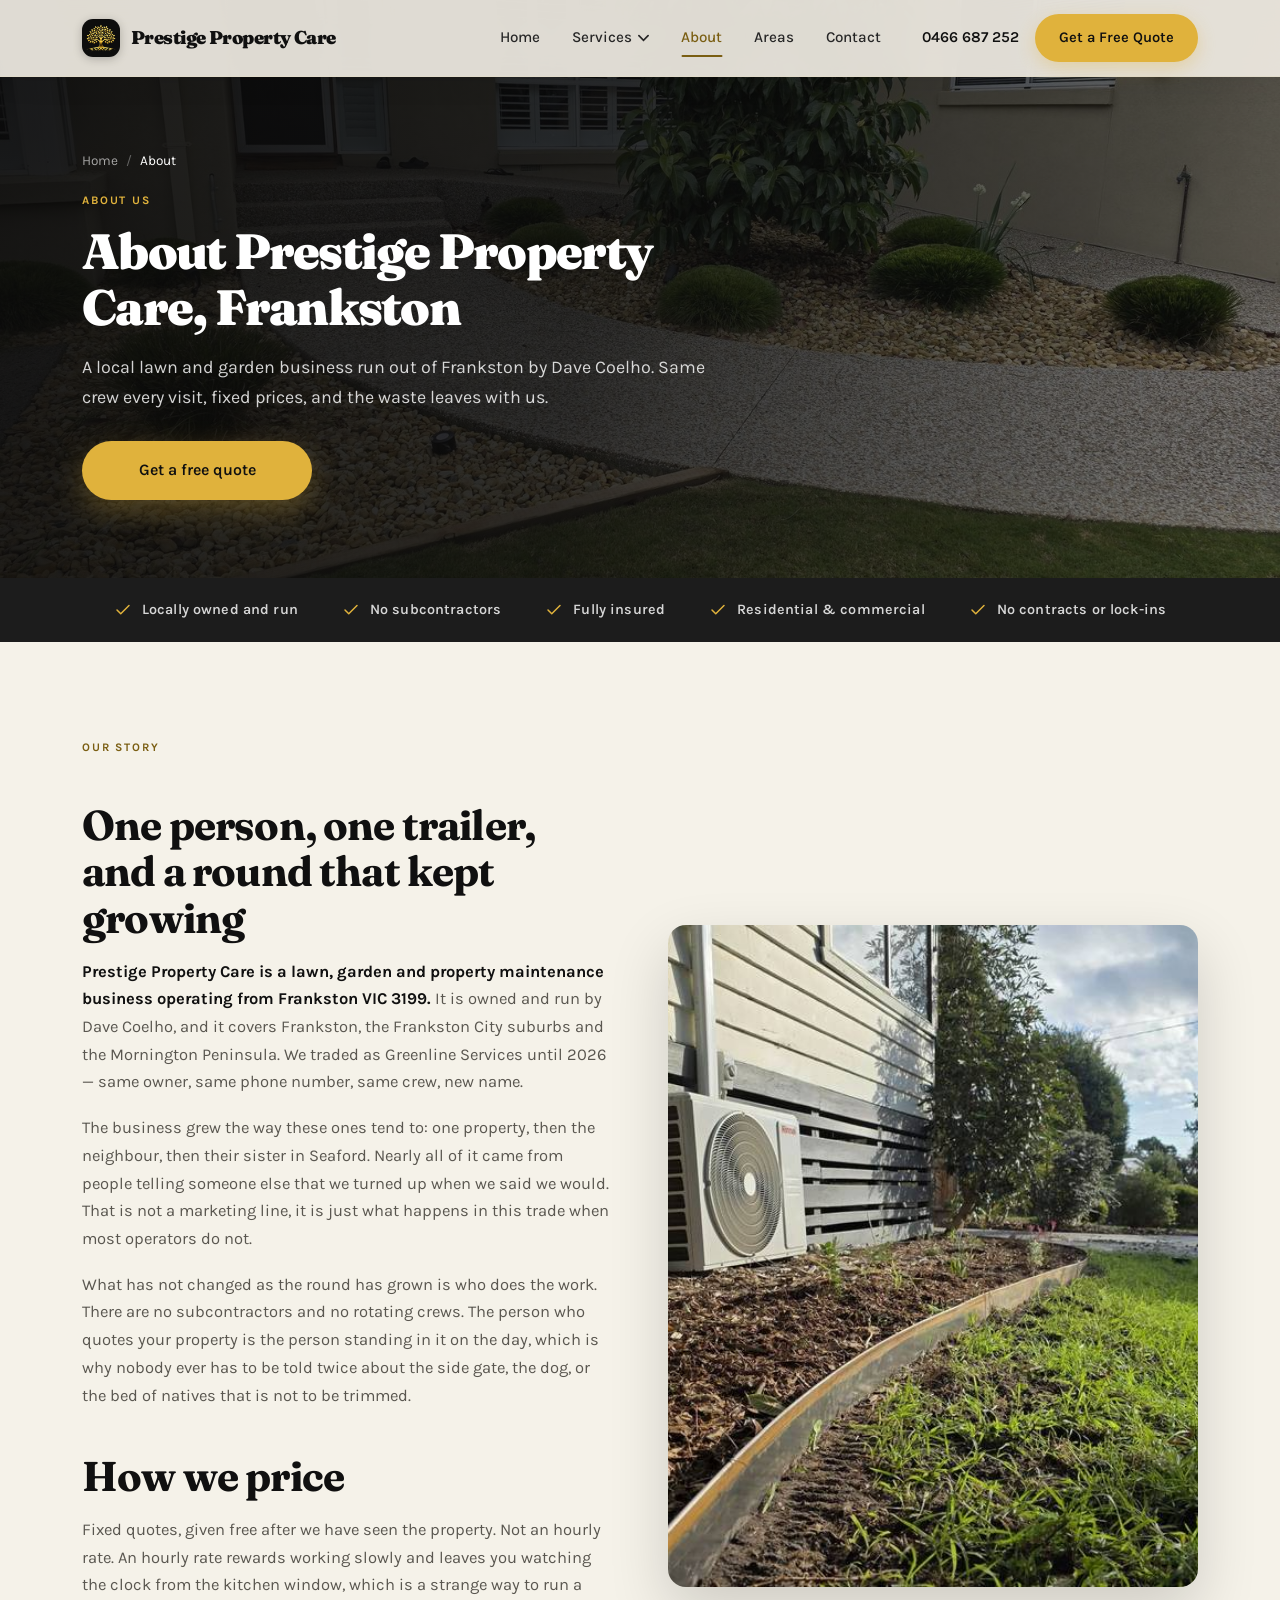
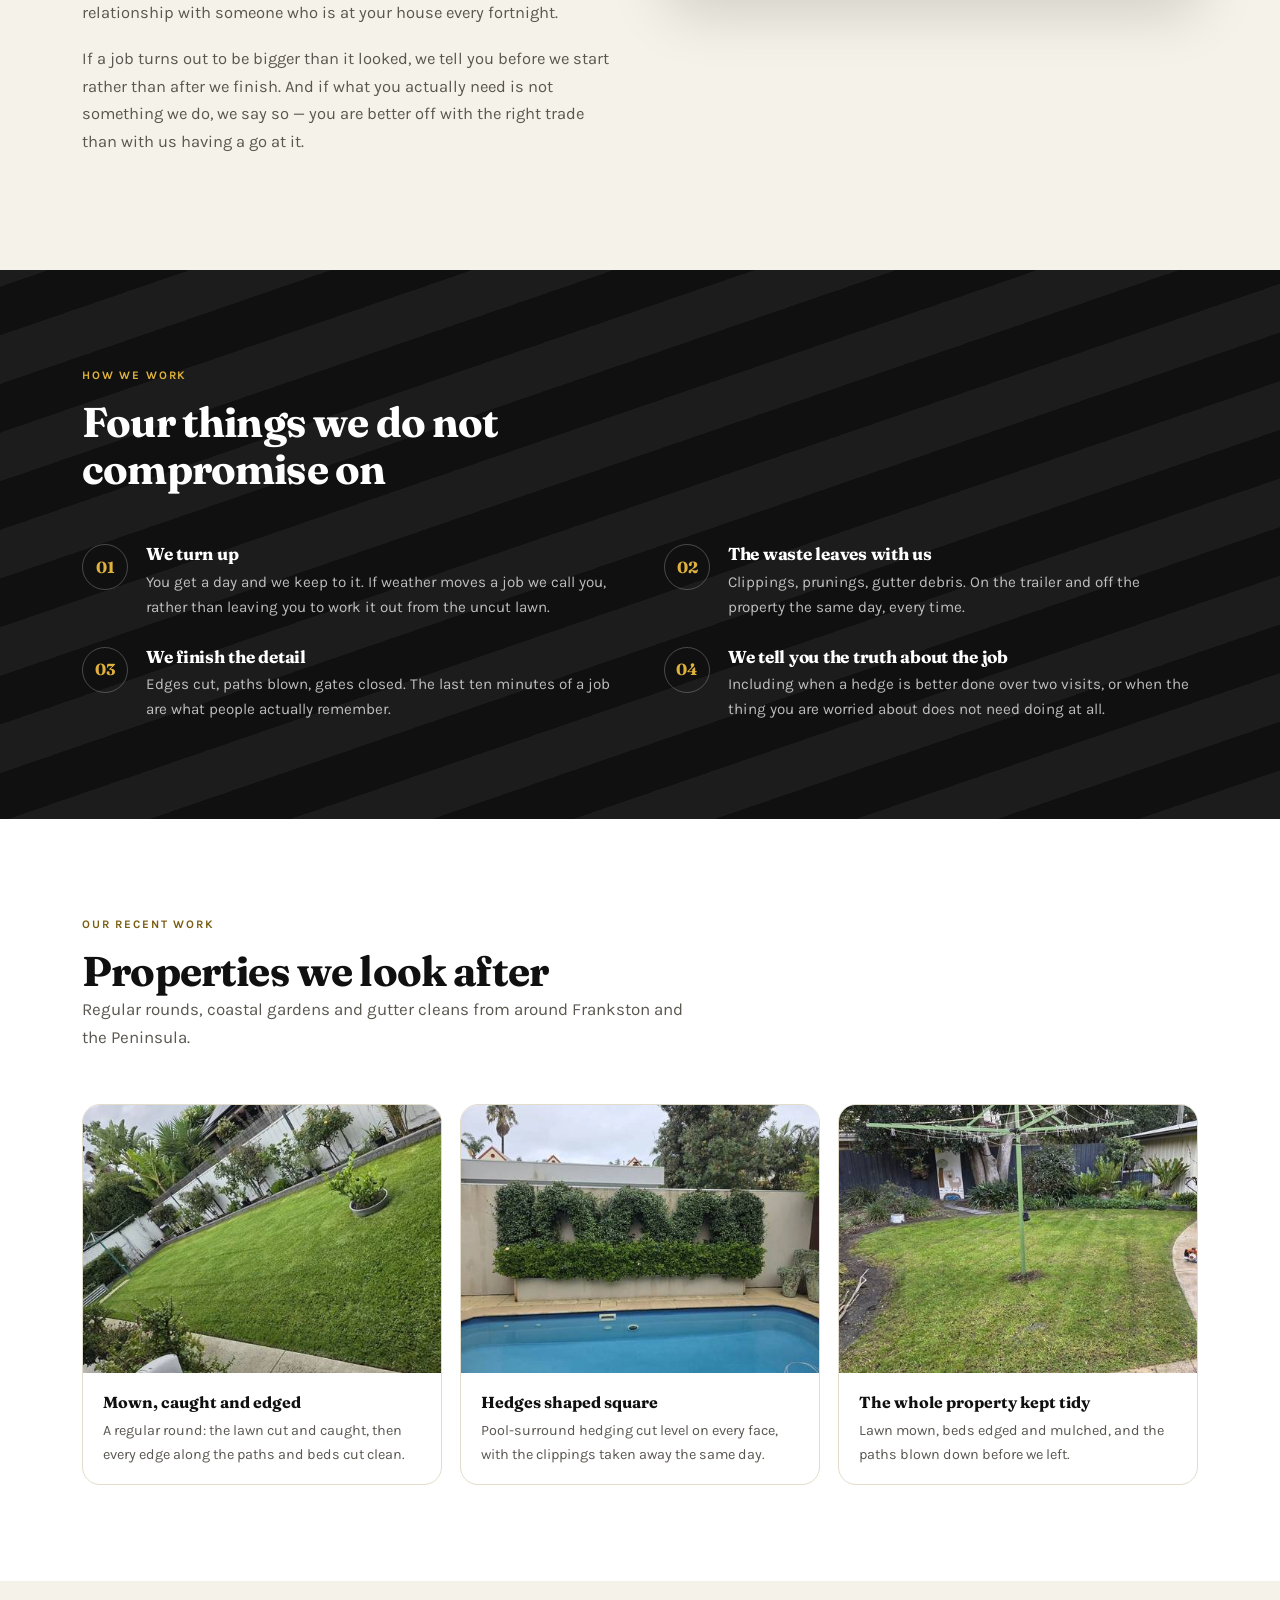
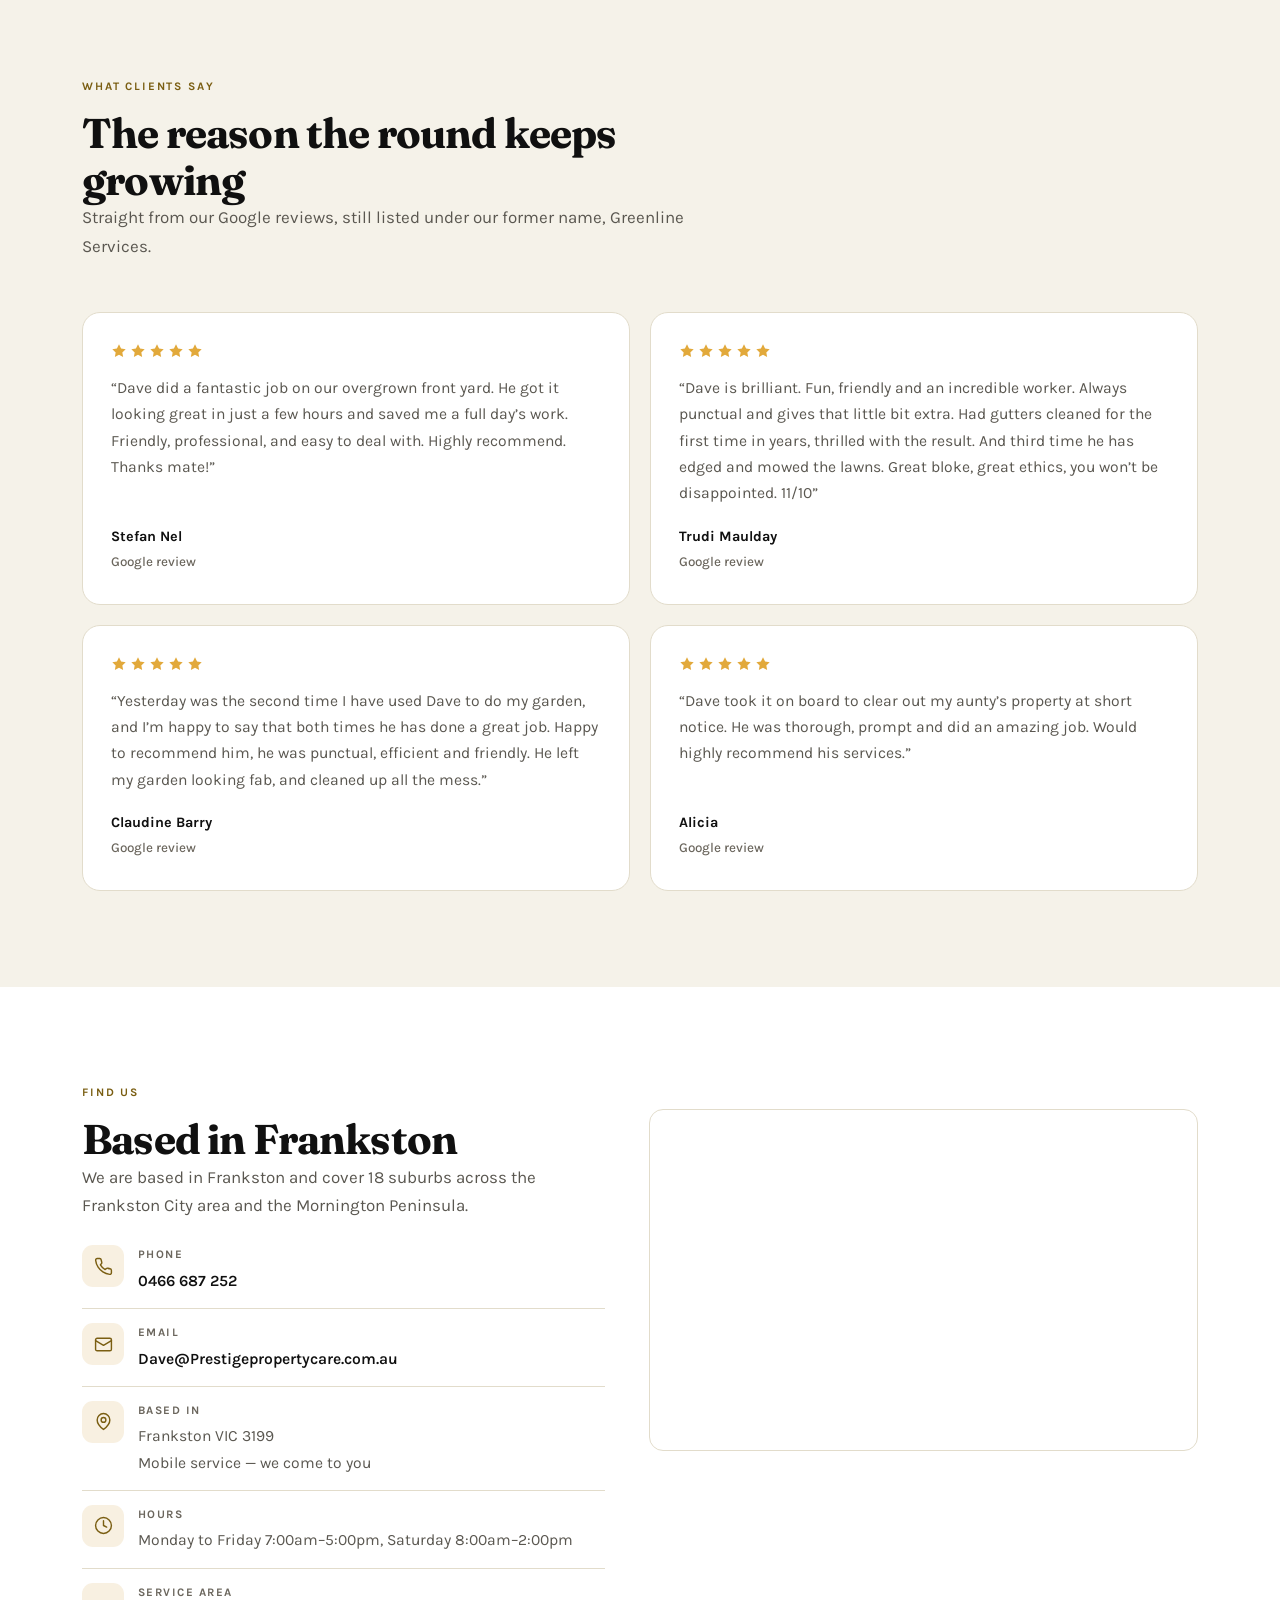
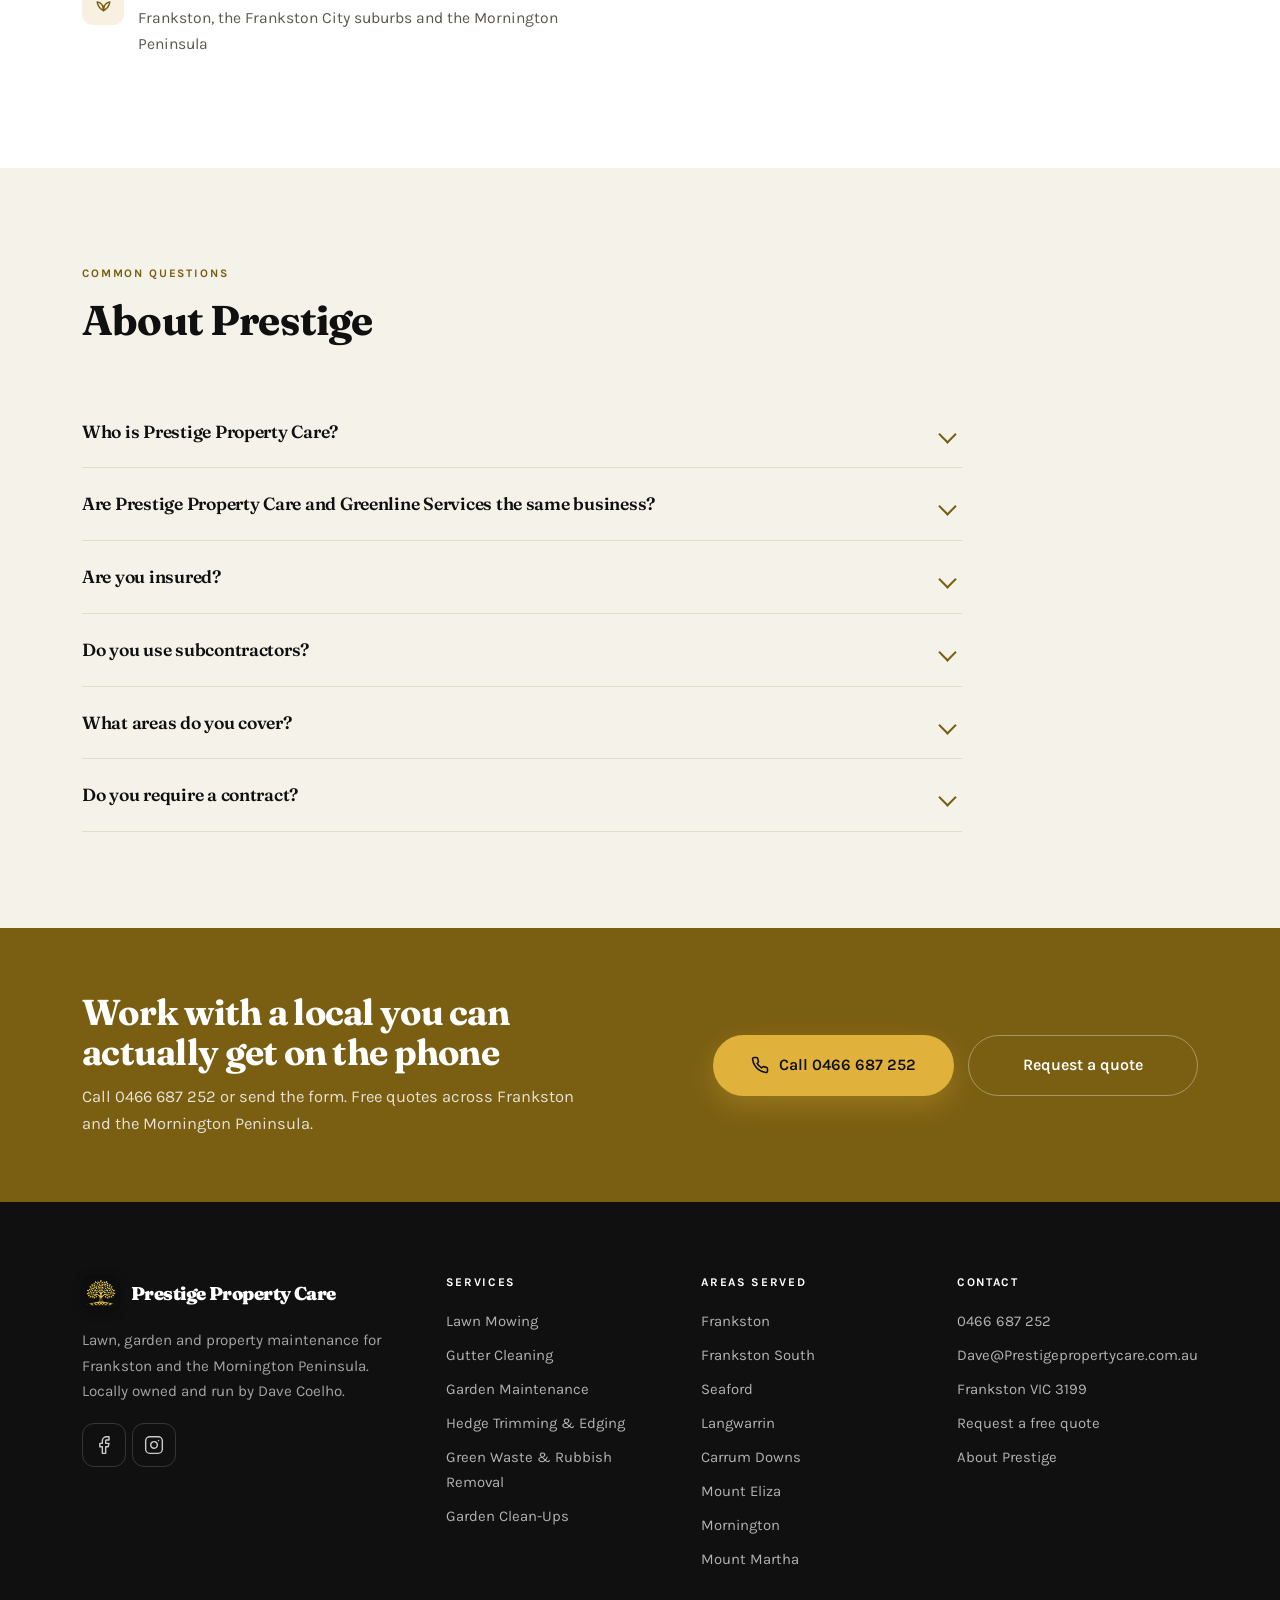
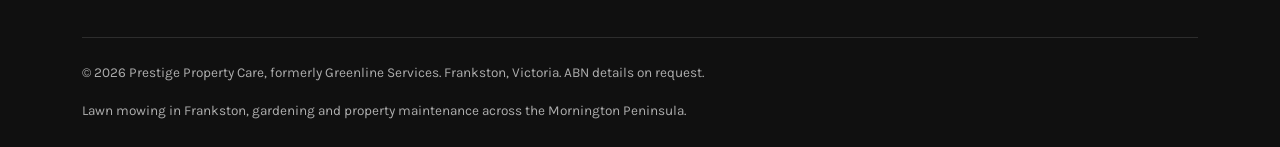
==== commit 89ef47d3: "Rebrand the site palette to the logo's gold and black The greens came from the Greenline artwork and" ====
--- a/about/index.html
+++ b/about/index.html
@@ -7,7 +7,7 @@
 <meta name="description" content="Prestige Property Care is a Frankston lawn and garden business run by Dave Coelho. Same crew every visit, fixed quotes, waste taken away. Serving 18 suburbs.">
 <link rel="canonical" href="https://prestigepropertycare.com.au/about/">
 <meta name="robots" content="index, follow, max-image-preview:large, max-snippet:-1">
-<meta name="theme-color" content="#0C2A12">
+<meta name="theme-color" content="#101010">
 <meta name="geo.region" content="AU-VIC">
 <meta name="geo.placename" content="Frankston, Victoria">
 <meta name="geo.position" content="-38.1442;145.1281">
--- a/assets/css/site.min.css
+++ b/assets/css/site.min.css
@@ -1 +1 @@
-:root{--brand-leaf:#19551D;--brand-fresh:#498526;--brand-char:#262626;--brand-black:#0D0D0D;--ink:#0C2A12;--ink-2:#123A18;--moss:#19551D;--moss-d:#123F16;--fern:#6FB93A;--fern-l:#7FC246;--sand:#F4F2EA;--sand-2:#E7E3D6;--paper:#FFFFFF;--text:#262626;--text-2:#55605A;--text-3:#666F69;--line:#DEDACD;--shadow:0 24px 60px rgba(12,42,18,.18);--shadow-sm:0 10px 30px rgba(12,42,18,.08);--r:18px;--header-h:76px}*{margin:0;padding:0;box-sizing:border-box}html{scroll-behavior:smooth;scroll-padding-top:calc(var(--header-h) + 16px)}body{background:var(--sand);color:var(--text);font-family:Karla,system-ui,-apple-system,"Segoe UI",sans-serif;font-size:16.5px;font-weight:400;line-height:1.68;-webkit-font-smoothing:antialiased;overflow-x:hidden}img{max-width:100%;display:block;height:auto}svg{max-width:100%}a{color:inherit;text-decoration:none}button{font:inherit}.wrap{max-width:1180px;margin:0 auto;padding:0 32px}.visually-hidden{position:absolute;width:1px;height:1px;margin:-1px;padding:0;overflow:hidden;clip:rect(0 0 0 0);white-space:nowrap;border:0}h1,h2,h3,h4.display{font-family:Fraunces,Georgia,"Times New Roman",serif;font-weight:700;letter-spacing:-.02em;line-height:1.12;color:var(--ink)}h1{font-size:clamp(2.1rem,5.2vw,3.75rem);font-weight:900;letter-spacing:-.035em}h2{font-size:clamp(1.7rem,3.4vw,2.6rem)}h3{font-size:1.18rem;letter-spacing:-.015em}.eyebrow{font-family:Karla,sans-serif;font-size:.72rem;font-weight:700;letter-spacing:.16em;text-transform:uppercase;color:var(--moss);margin-bottom:14px;display:block}.lede{font-size:1.06rem;color:var(--text-2);max-width:62ch}.prose p{margin-bottom:18px;color:var(--text-2)}.prose h2{margin:44px 0 16px}.prose h3{margin:32px 0 10px;font-size:1.28rem}.prose ul{list-style:none;margin:0 0 22px}.prose ul li{position:relative;padding-left:28px;margin-bottom:11px;color:var(--text-2)}.prose ul li::before{content:'';position:absolute;left:4px;top:.62em;width:8px;height:8px;border-radius:50%;background:var(--fern)}.prose strong{color:var(--ink);font-weight:700}.prose a:not(.btn-lg):not(.svc-link){color:var(--moss);font-weight:600;text-decoration:underline;text-underline-offset:3px;text-decoration-thickness:1.5px}.prose a:not(.btn-lg):not(.svc-link):hover{color:var(--fern)}.skip-link{position:absolute;left:-9999px;top:0;z-index:2000;background:var(--moss);color:#fff;padding:12px 20px;border-radius:0 0 10px 0;font-weight:700}.skip-link:focus{left:0}.stripes{position:absolute;inset:0;pointer-events:none;background-image:repeating-linear-gradient(-19deg,rgba(255,255,255,.052) 0px,rgba(255,255,255,.052) 46px,rgba(255,255,255,0) 46px,rgba(255,255,255,0) 92px)}.stripe-rule{height:10px;border:none;margin:0;background-image:repeating-linear-gradient(-19deg,var(--moss) 0px,var(--moss) 14px,transparent 14px,transparent 28px);opacity:.32}.site-header{position:fixed;top:0;left:0;width:100%;z-index:1000;border-bottom:1px solid transparent;transition:background .3s ease,box-shadow .3s ease,border-color .3s ease,backdrop-filter .3s ease}.site-header.scrolled,.site-header.solid{background:rgba(245,241,232,.9);-webkit-backdrop-filter:blur(14px);backdrop-filter:blur(14px);border-bottom-color:var(--line);box-shadow:0 6px 28px rgba(12,42,18,.07)}.nav-inner{max-width:1180px;margin:0 auto;padding:0 32px;height:var(--header-h);display:flex;align-items:center;gap:26px}.brand{display:flex;align-items:center;gap:11px;min-width:0}.brand-mark{width:38px;height:38px;border-radius:11px;background:var(--brand-black);display:grid;place-items:center;flex-shrink:0;box-shadow:0 2px 10px rgba(12,42,18,.18);overflow:hidden}.brand-mark img{width:32px;height:32px;object-fit:contain}.brand-name{font-family:Fraunces,serif;font-weight:900;font-size:1.16rem;letter-spacing:-.03em;color:#fff;white-space:nowrap;overflow:hidden;text-overflow:ellipsis;transition:color .3s ease}.scrolled .brand-name,.solid .brand-name{color:var(--ink)}.nav-main{display:flex;align-items:center;gap:2px;margin-left:auto}.nav-link{position:relative;font-size:.95rem;font-weight:500;color:rgba(255,255,255,.9);padding:10px 15px;background:none;border:none;cursor:pointer;font-family:Karla,sans-serif;display:inline-flex;align-items:center;gap:6px;transition:color .25s ease}.scrolled .nav-link,.solid .nav-link{color:var(--text)}.nav-link::after{content:'';position:absolute;left:50%;bottom:4px;width:0;height:2px;background:var(--fern);border-radius:2px;transform:translateX(-50%);transition:width .25s ease}.nav-link:hover,.nav-link.is-active{color:#fff}.scrolled .nav-link:hover,.scrolled .nav-link.is-active,.solid .nav-link:hover,.solid .nav-link.is-active{color:var(--moss)}.nav-link:hover::after,.nav-link.is-active::after{width:calc(100% - 30px)}.nav-link:focus-visible{outline:2px solid var(--fern);outline-offset:3px;border-radius:6px}.caret{width:11px;height:8px;transition:transform .25s ease}.nav-dropdown.open .caret{transform:rotate(180deg)}.nav-dropdown{position:relative}.dropdown-panel{position:absolute;top:calc(100% + 14px);left:50%;transform:translateX(-50%) translateY(-8px);width:640px;background:var(--paper);border-radius:var(--r);padding:14px;box-shadow:var(--shadow);display:grid;grid-template-columns:1fr 1fr;gap:2px;opacity:0;visibility:hidden;transition:opacity .22s ease,transform .22s ease,visibility .22s}.nav-dropdown.open .dropdown-panel{opacity:1;visibility:visible;transform:translateX(-50%) translateY(0)}.dropdown-panel::before{content:'';position:absolute;top:-6px;left:50%;width:12px;height:12px;background:var(--paper);transform:translateX(-50%) rotate(45deg)}.nav-dropdown::after{content:'';position:absolute;top:100%;left:0;width:100%;height:16px}.dd-item{display:grid;grid-template-columns:44px 1fr;gap:14px;align-items:center;padding:12px;border-radius:12px;transition:background .2s ease,transform .2s ease}.dd-item:hover{background:rgba(25,85,29,.06);transform:translateX(3px)}.dd-item:focus-visible{outline:2px solid var(--moss);outline-offset:-2px}.dd-icon{width:44px;height:44px;border-radius:12px;background:rgba(25,85,29,.1);display:grid;place-items:center}.dd-icon svg{width:20px;height:20px;stroke:var(--moss);fill:none;stroke-width:1.8;stroke-linecap:round;stroke-linejoin:round}.dd-text strong{display:block;font-size:13.5px;font-weight:700;letter-spacing:.3px;text-transform:uppercase;color:var(--ink);font-family:Karla,sans-serif}.dd-text em{display:block;font-style:normal;font-size:13px;color:var(--text-3);line-height:1.45;margin-top:2px}.nav-actions{display:flex;align-items:center;gap:16px;flex-shrink:0}.nav-phone{font-size:.95rem;font-weight:600;color:#fff;white-space:nowrap;transition:color .3s ease}.scrolled .nav-phone,.solid .nav-phone{color:var(--ink)}.nav-phone:hover{color:var(--fern)}.btn-cta{display:inline-block;background:var(--moss);color:#fff;font-weight:600;font-size:.92rem;padding:12px 24px;border-radius:999px;white-space:nowrap;box-shadow:0 6px 18px rgba(25,85,29,.28);transition:transform .2s ease,box-shadow .2s ease,background .2s ease}.btn-cta:hover{transform:translateY(-2px);box-shadow:0 12px 26px rgba(25,85,29,.36);background:var(--moss-d)}.nav-burger{display:none;width:42px;height:42px;border:none;background:none;cursor:pointer;flex-direction:column;justify-content:center;gap:5px;padding:0}.nav-burger span{display:block;height:2px;width:23px;background:#fff;border-radius:2px;margin:0 auto;transition:background .3s ease,transform .3s ease,opacity .3s ease}.scrolled .nav-burger span,.solid .nav-burger span{background:var(--ink)}.mobile-open .nav-burger span:nth-child(1){transform:translateY(7px) rotate(45deg)}.mobile-open .nav-burger span:nth-child(2){opacity:0}.mobile-open .nav-burger span:nth-child(3){transform:translateY(-7px) rotate(-45deg)}.mobile-nav{position:fixed;top:0;right:0;width:min(360px,88vw);height:100dvh;background:var(--paper);z-index:999;transform:translateX(100%);visibility:hidden;transition:transform .34s cubic-bezier(.4,0,.2,1),visibility .34s;padding:96px 26px 130px;overflow-y:auto;box-shadow:var(--shadow);display:none}.mobile-nav a,.mobile-nav button{display:block;width:100%;text-align:left;font-family:Karla,sans-serif;font-size:1.05rem;font-weight:600;color:var(--ink);padding:15px 0;border:none;border-bottom:1px solid var(--line);background:none;cursor:pointer}.mobile-nav .acc-btn{display:flex;align-items:center;justify-content:space-between}.mobile-open .mobile-nav{transform:translateX(0);visibility:visible}.acc-body{max-height:0;overflow:hidden;transition:max-height .32s ease}.acc-body.open{max-height:640px}.mobile-nav a.mobile-quote{color:var(--moss);font-weight:700}.acc-body a{font-size:.95rem;font-weight:500;color:var(--text-2);padding:12px 0 12px 16px;border-bottom:1px dashed var(--line)}.scrim{position:fixed;inset:0;background:rgba(12,42,18,.45);opacity:0;visibility:hidden;transition:opacity .3s ease,visibility .3s;z-index:998}.mobile-open .scrim{opacity:1;visibility:visible}.hero{position:relative;background:var(--ink);color:#fff;padding:176px 0 104px;overflow:hidden;isolation:isolate}.hero-media{position:absolute;inset:0;z-index:-2}.hero-media img{width:100%;height:100%;object-fit:cover}.hero-media::after{content:'';position:absolute;inset:0;background:linear-gradient(100deg,rgba(7,20,10,.92) 0%,rgba(7,20,10,.80) 40%,rgba(7,20,10,.42) 70%,rgba(7,20,10,.24) 100%)}.hero::after{content:'';position:absolute;z-index:-1;width:760px;height:760px;right:-220px;top:-260px;border-radius:50%;background:radial-gradient(circle,rgba(111,185,58,.3) 0%,rgba(111,185,58,0) 68%);pointer-events:none}.hero-in{position:relative;z-index:2;max-width:1180px;margin:0 auto;padding:0 32px}.hero .eyebrow{color:var(--fern)}.hero h1{color:#fff;max-width:16ch;margin-bottom:22px}.hero h1 em{font-style:normal;color:var(--fern)}.hero-sub{font-size:1.12rem;color:rgba(255,255,255,.82);max-width:58ch;margin-bottom:34px}.hero-cta{display:flex;gap:14px;flex-wrap:wrap;margin-bottom:44px}.hero-cta .btn-lg{min-width:230px;padding-left:38px;padding-right:38px}.btn-lg svg{width:18px;height:18px;stroke:currentColor;fill:none;stroke-width:2.1;stroke-linecap:round;stroke-linejoin:round;flex-shrink:0}.btn-lg{padding:16px 32px;font-size:1rem;border-radius:999px;font-weight:600;display:inline-flex;align-items:center;justify-content:center;gap:10px;transition:transform .2s ease,box-shadow .2s ease,background .2s ease;border:none;cursor:pointer;font-family:Karla,sans-serif;background:none;color:inherit;-webkit-appearance:none;appearance:none}.btn-solid{background:var(--fern);color:var(--ink);box-shadow:0 10px 30px rgba(111,185,58,.3)}.btn-solid:hover{transform:translateY(-2px);background:var(--fern-l);box-shadow:0 16px 38px rgba(111,185,58,.4)}.btn-ghost{border:1.5px solid rgba(255,255,255,.34);color:#fff}.btn-ghost:hover{border-color:#fff;background:rgba(255,255,255,.08);transform:translateY(-2px)}.btn-moss{background:var(--moss);color:#fff;box-shadow:0 10px 30px rgba(25,85,29,.26)}.btn-moss:hover{transform:translateY(-2px);background:var(--moss-d)}.hero-strip{display:flex;gap:30px;flex-wrap:wrap;padding-top:30px;border-top:1px solid rgba(255,255,255,.16)}.hero-strip div{display:flex;align-items:center;gap:9px;font-size:.9rem;color:rgba(255,255,255,.76);font-weight:500}.hero-strip svg{width:17px;height:17px;stroke:var(--fern);fill:none;stroke-width:2;stroke-linecap:round;stroke-linejoin:round;flex-shrink:0}.page-hero{position:relative;background:var(--ink);color:#fff;padding:150px 0 78px;overflow:hidden;isolation:isolate}.page-hero .hero-media::after{background:linear-gradient(100deg,rgba(7,20,10,.93) 0%,rgba(7,20,10,.84) 46%,rgba(7,20,10,.48) 100%)}.page-hero h1{color:#fff;max-width:20ch;margin-bottom:18px;font-size:clamp(1.9rem,4.4vw,3.1rem)}.page-hero .eyebrow{color:var(--fern)}.page-hero .hero-sub{margin-bottom:28px}.page-hero .hero-cta{margin-bottom:0}.page-hero.hero-form{padding:132px 0 84px}.hero-split{display:grid;grid-template-columns:1.05fr .95fr;gap:52px;align-items:center}.hero-form h1{font-size:clamp(1.75rem,3.4vw,2.6rem);max-width:18ch}.hero-form .hero-sub{margin-bottom:26px;font-size:1.05rem}.hero-form .hero-cta{margin-bottom:30px}.hero-form .hero-strip{padding-top:24px}.hero-form .contact-card{box-shadow:0 30px 70px rgba(0,0,0,.34)}.crumbs{position:relative;z-index:2;font-size:.85rem;color:rgba(255,255,255,.62);margin-bottom:18px}.crumbs ol{list-style:none;display:flex;flex-wrap:wrap;align-items:center;gap:8px}.crumbs li{display:flex;align-items:center;gap:8px}.crumbs li+li::before{content:'/';color:rgba(255,255,255,.34)}.crumbs a:hover{color:var(--fern)}.crumbs [aria-current]{color:#fff}.sec{padding:96px 0}.sec-tight{padding:70px 0}.sec-head{max-width:64ch;margin-bottom:52px}.sec-alt{background:var(--paper)}.sec-dark{background:var(--ink);color:#fff;position:relative;overflow:hidden}.sec-dark h2,.sec-dark h3{color:#fff}.sec-dark .lede{color:rgba(255,255,255,.74)}.sec-dark .eyebrow{color:var(--fern)}.trustbar{background:var(--ink-2);color:rgba(255,255,255,.82);padding:20px 0}.trustbar ul{list-style:none;display:flex;flex-wrap:wrap;gap:14px 44px;justify-content:center;align-items:center}.trustbar li{display:flex;align-items:center;gap:10px;font-size:.9rem;font-weight:600;letter-spacing:.01em}.trustbar svg{width:18px;height:18px;stroke:var(--fern);fill:none;stroke-width:2;stroke-linecap:round;stroke-linejoin:round;flex-shrink:0}.svc-grid{display:grid;grid-template-columns:repeat(3,1fr);gap:20px}.svc{background:var(--paper);border:1px solid var(--line);border-radius:var(--r);overflow:hidden;transition:transform .25s ease,box-shadow .25s ease,border-color .25s ease;display:flex;flex-direction:column}.sec-alt .svc{background:var(--sand)}.svc:hover{transform:translateY(-4px);box-shadow:0 18px 44px rgba(12,42,18,.1);border-color:var(--fern)}.svc-photo{position:relative;aspect-ratio:4/3;overflow:hidden;background:var(--sand-2)}.svc-photo img{width:100%;height:100%;min-height:100%;object-fit:cover;transition:transform .5s ease}.svc:hover .svc-photo img{transform:scale(1.045)}.svc-body{padding:26px 28px 26px;display:flex;flex-direction:column;flex-grow:1}.svc-icon{width:52px;height:52px;border-radius:14px;background:rgba(25,85,29,.1);display:grid;place-items:center;margin-bottom:20px}.svc-icon svg{width:24px;height:24px;stroke:var(--moss);fill:none;stroke-width:1.8;stroke-linecap:round;stroke-linejoin:round}.svc h3{margin-bottom:9px}.svc p{font-size:.95rem;color:var(--text-2);margin-bottom:18px;flex-grow:1}.svc-link{font-size:.86rem;font-weight:700;letter-spacing:.06em;text-transform:uppercase;color:var(--moss);display:inline-flex;align-items:center;gap:7px}.svc-link svg{width:14px;height:14px;stroke:currentColor;fill:none;stroke-width:2.2;transition:transform .2s ease}.svc:hover .svc-link svg{transform:translateX(4px)}.why-grid{display:grid;grid-template-columns:repeat(2,1fr);gap:26px 48px}.why-item{display:grid;grid-template-columns:46px 1fr;gap:18px;align-items:start}.why-num{width:46px;height:46px;border-radius:50%;border:1.5px solid rgba(255,255,255,.24);display:grid;place-items:center;font-family:Fraunces,serif;font-weight:700;font-size:1rem;color:var(--fern)}.why-item h3{font-size:1.08rem;margin-bottom:6px}.why-item p{font-size:.95rem;color:rgba(255,255,255,.72)}.split{display:grid;grid-template-columns:1fr 1fr;gap:56px;align-items:center}.split.start{align-items:stretch}.quote-col{height:100%}#quote{position:sticky;top:calc(var(--header-h) + 24px)}.split-media{border-radius:var(--r);overflow:hidden;box-shadow:var(--shadow);position:relative}.split-media img{width:100%;height:auto;aspect-ratio:3/2;object-fit:cover}.split-media.tall img{height:auto;aspect-ratio:4/5}.steps{display:grid;grid-template-columns:repeat(4,1fr);gap:20px}.step{background:var(--paper);border:1px solid var(--line);border-radius:var(--r);padding:28px 24px}.sec-alt .step{background:var(--sand)}.step-n{font-family:Fraunces,serif;font-size:2.5rem;font-weight:900;color:var(--sand-2);line-height:1;margin-bottom:12px}.sec-alt .step-n{color:#DBD2BE}.step h3{font-size:1.05rem;margin-bottom:8px}.step p{font-size:.93rem;color:var(--text-2)}.work-grid{display:grid;grid-template-columns:repeat(3,1fr);gap:18px}.work{border-radius:var(--r);overflow:hidden;border:1px solid var(--line);background:var(--paper);position:relative}.work img{width:100%;height:auto;aspect-ratio:4/3;object-fit:cover;transition:transform .5s ease}.work:hover img{transform:scale(1.04)}.work figcaption{padding:16px 20px;font-size:.9rem;color:var(--text-2)}.work figcaption b{display:block;font-family:Fraunces,serif;font-size:1rem;color:var(--ink);margin-bottom:3px}.ba-slider{position:relative}.ba-track{display:flex;gap:20px;overflow-x:auto;scroll-snap-type:x mandatory;scroll-behavior:smooth;-webkit-overflow-scrolling:touch;scrollbar-width:none;padding-bottom:4px}.ba-track::-webkit-scrollbar{display:none}.ba-track:focus-visible{outline:2px solid var(--moss);outline-offset:4px;border-radius:var(--r)}.ba-slide{flex:0 0 100%;scroll-snap-align:center;min-width:0}.ba-frame{position:relative;aspect-ratio:3/2;overflow:hidden;border-radius:var(--r);border:1px solid var(--line);background:var(--sand-2);isolation:isolate;touch-action:pan-y}.ba-img{position:absolute;inset:0;width:100%;height:100%;object-fit:cover}.ba-clip{position:absolute;inset:0;clip-path:inset(0 calc(100% - var(--pos,50%)) 0 0);will-change:clip-path}.ba-tag{position:absolute;top:14px;z-index:3;font-size:.68rem;font-weight:700;letter-spacing:.14em;text-transform:uppercase;padding:7px 13px;border-radius:999px;color:#fff;background:rgba(7,20,10,.72);-webkit-backdrop-filter:blur(4px);backdrop-filter:blur(4px);pointer-events:none}.ba-tag-before{left:14px}.ba-tag-after{right:14px;background:rgba(25,85,29,.9)}.ba-divider{position:absolute;top:0;bottom:0;left:var(--pos,50%);width:3px;background:#fff;z-index:4;transform:translateX(-50%);box-shadow:0 0 0 1px rgba(7,20,10,.18);pointer-events:none}.ba-knob{position:absolute;top:50%;left:50%;transform:translate(-50%,-50%);width:50px;height:50px;border-radius:50%;background:#fff;display:grid;place-items:center;box-shadow:0 6px 20px rgba(7,20,10,.32)}.ba-knob svg{width:22px;height:22px;stroke:var(--moss);fill:none;stroke-width:2.2;stroke-linecap:round;stroke-linejoin:round}.ba-range{position:absolute;inset:0;z-index:5;width:100%;height:100%;margin:0;padding:0;opacity:0;cursor:ew-resize;-webkit-appearance:none;appearance:none;background:transparent;touch-action:none}.ba-range::-webkit-slider-thumb{-webkit-appearance:none;width:56px;height:100%;cursor:ew-resize}.ba-range::-moz-range-thumb{width:56px;height:100%;border:0;border-radius:0;cursor:ew-resize}.ba-range:focus-visible+.ba-caption,.ba-frame:has(.ba-range:focus-visible){outline:2px solid var(--moss);outline-offset:3px}.ba-caption{padding:20px 2px 0;font-size:.95rem;color:var(--text-2);max-width:64ch}.ba-caption b{display:block;font-family:Fraunces,serif;font-size:1.12rem;color:var(--ink);margin-bottom:5px;letter-spacing:-.015em}.ba-nav{display:flex;align-items:center;justify-content:center;gap:18px;margin-top:26px}.ba-arrow{width:46px;height:46px;border-radius:50%;border:1px solid var(--line);background:var(--paper);cursor:pointer;display:grid;place-items:center;transition:border-color .2s ease,background .2s ease,transform .2s ease}.ba-arrow:hover{border-color:var(--moss);transform:translateY(-2px)}.ba-arrow:disabled{opacity:.38;cursor:default;transform:none;border-color:var(--line)}.ba-arrow svg{width:19px;height:19px;stroke:var(--moss);fill:none;stroke-width:2.2;stroke-linecap:round;stroke-linejoin:round}.ba-dots{display:flex;gap:2px;align-items:center}.ba-dot{width:24px;height:24px;padding:0;border:none;background:none;cursor:pointer;display:grid;place-items:center;border-radius:50%}.ba-dot::before{content:'';width:9px;height:9px;border-radius:99px;background:var(--sand-2);transition:background .2s ease,width .2s ease}.ba-dot:hover::before{background:#CFC9B6}.ba-dot.is-on::before{background:var(--moss);width:22px}.ba-dot:focus-visible{outline:2px solid var(--moss);outline-offset:2px}@media(max-width:900px){.ba-frame{aspect-ratio:4/3}}@media(max-width:600px){.ba-frame{aspect-ratio:1/1}.ba-knob{width:42px;height:42px}.ba-tag{font-size:.6rem;padding:5px 10px;top:10px}.ba-tag-before{left:10px}.ba-tag-after{right:10px}}.quotes{display:grid;grid-template-columns:repeat(2,1fr);gap:20px}.quote{background:var(--paper);border:1px solid var(--line);border-radius:var(--r);padding:30px 28px;display:flex;flex-direction:column}.sec-alt .quote{background:var(--sand)}.stars{display:flex;gap:3px;margin-bottom:16px}.stars svg{width:16px;height:16px;fill:#E2A93B}.quote blockquote{font-size:.98rem;color:var(--text-2);flex-grow:1;margin:0 0 18px;quotes:none}.quote figcaption{display:block}.quote cite{font-style:normal;font-weight:700;font-size:.9rem;color:var(--ink);display:block}.quote figcaption span{display:block;font-weight:500;font-size:.84rem;color:var(--text-3);margin-top:2px}.areas-grid{display:grid;grid-template-columns:repeat(auto-fill,minmax(190px,1fr));gap:10px}.area{background:var(--paper);border:1px solid var(--line);border-radius:12px;padding:14px 18px;font-size:.95rem;font-weight:500;color:var(--text);display:flex;align-items:center;gap:10px;transition:border-color .2s ease,transform .2s ease}.sec-alt .area{background:var(--sand)}.area:hover{border-color:var(--fern);transform:translateY(-2px)}.area svg{width:15px;height:15px;stroke:var(--fern);fill:none;stroke-width:2;flex-shrink:0}.panels{display:grid;grid-template-columns:repeat(3,1fr);gap:20px}.panel{background:var(--paper);border:1px solid var(--line);border-radius:var(--r);padding:28px 26px}.sec-alt .panel{background:var(--sand)}.panel h3{margin-bottom:10px}.panel p{font-size:.95rem;color:var(--text-2)}.panel ul{list-style:none;margin-top:14px}.panel li{position:relative;padding-left:26px;margin-bottom:9px;font-size:.94rem;color:var(--text-2)}.panel li::before{content:'';position:absolute;left:3px;top:.6em;width:7px;height:7px;border-radius:50%;background:var(--fern)}.callout{background:rgba(25,85,29,.07);border:1px solid rgba(25,85,29,.18);border-left:4px solid var(--moss);border-radius:14px;padding:24px 28px;margin:30px 0}.callout p:last-child{margin-bottom:0}.callout strong{color:var(--ink)}.faq-list{max-width:880px}.faq{border-bottom:1px solid var(--line)}.faq-q{width:100%;text-align:left;background:none;border:none;cursor:pointer;padding:24px 44px 24px 0;font-family:Fraunces,serif;font-size:1.1rem;font-weight:600;color:var(--ink);letter-spacing:-.015em;position:relative;line-height:1.35}.faq-q:focus-visible{outline:2px solid var(--moss);outline-offset:2px}.faq-q::after{content:'';position:absolute;right:8px;top:32px;width:11px;height:11px;border-right:2px solid var(--moss);border-bottom:2px solid var(--moss);transform:rotate(45deg);transition:transform .28s ease}.faq.open .faq-q::after{transform:rotate(-135deg);top:36px}.faq-a{max-height:0;overflow:hidden;transition:max-height .34s ease}.faq-a.open{max-height:640px}.faq-a p{font-size:1rem;color:var(--text-2);padding-bottom:26px;max-width:74ch}.contact-grid{display:grid;grid-template-columns:1fr 1.05fr;gap:44px;align-items:start}.form-head{font-size:1.28rem;margin-bottom:18px;letter-spacing:-.02em}.contact-card{background:var(--paper);border:1px solid var(--line);border-radius:var(--r);padding:34px;box-shadow:var(--shadow-sm)}.sec-alt .contact-card{background:var(--sand)}.nap{list-style:none;margin:0}.nap li{display:grid;grid-template-columns:42px 1fr;gap:14px;align-items:start;padding:14px 0;border-top:1px solid var(--line);font-size:.98rem;color:var(--text-2)}.nap li:first-child{border-top:none;padding-top:0}.nap .ico{width:42px;height:42px;border-radius:11px;background:rgba(25,85,29,.1);display:grid;place-items:center}.nap .ico svg{width:19px;height:19px;stroke:var(--moss);fill:none;stroke-width:1.8;stroke-linecap:round;stroke-linejoin:round}.nap b{display:block;font-family:Karla,sans-serif;font-size:.72rem;font-weight:700;letter-spacing:.13em;text-transform:uppercase;color:var(--text-3);margin-bottom:3px}.nap a{color:var(--ink);font-weight:600}.nap a:hover{color:var(--moss)}.map-embed{margin-top:26px;border-radius:14px;overflow:hidden;border:1px solid var(--line);line-height:0}.map-embed iframe{width:100%;height:340px;border:0;display:block}.map-embed.short iframe{height:250px}.form-grid{display:grid;grid-template-columns:minmax(0,1fr) minmax(0,1fr);gap:0 16px}.field.full{grid-column:1/-1}.steps-list{list-style:none;counter-reset:tl;margin:0 0 22px}.steps-list li{position:relative;counter-increment:tl;padding-left:46px;margin-bottom:18px;color:var(--text-2)}.steps-list li::before{content:counter(tl);position:absolute;left:0;top:1px;width:30px;height:30px;border-radius:50%;background:rgba(25,85,29,.1);color:var(--moss);font-family:Fraunces,serif;font-weight:700;font-size:.9rem;display:grid;place-items:center}.steps-list b{color:var(--ink);font-weight:700}.field{margin-bottom:16px}.field label{display:block;font-size:.78rem;font-weight:700;letter-spacing:.1em;text-transform:uppercase;color:var(--text-3);margin-bottom:7px}.field input,.field select,.field textarea{width:100%;padding:14px 16px;border:1px solid var(--line);border-radius:11px;background:var(--sand);font-family:Karla,sans-serif;font-size:1rem;color:var(--text);transition:border-color .2s ease,background .2s ease}.sec-alt .field input,.sec-alt .field select,.sec-alt .field textarea{background:var(--paper)}.field input:focus,.field select:focus,.field textarea:focus{outline:none;border-color:var(--moss);background:var(--paper);box-shadow:0 0 0 3px rgba(25,85,29,.16)}.field textarea{resize:vertical;min-height:112px}.btn-submit{width:100%;background:var(--moss);color:#fff;border:none;border-radius:999px;padding:16px;font-family:Karla,sans-serif;font-size:1rem;font-weight:700;cursor:pointer;transition:background .2s ease,transform .2s ease}.btn-submit:hover{background:var(--moss-d);transform:translateY(-2px)}.form-note{font-size:.84rem;color:var(--text-3);margin-top:14px;text-align:center}.form-note a{color:var(--moss);font-weight:700}.cta-band{background:var(--moss);color:#fff;padding:64px 0;position:relative;overflow:hidden}.cta-band .wrap{position:relative;z-index:2;display:flex;align-items:center;justify-content:space-between;gap:32px;flex-wrap:wrap}.cta-band h2{color:#fff;max-width:18ch;font-size:clamp(1.55rem,3vw,2.25rem)}.cta-band p{color:rgba(255,255,255,.82);margin-top:10px;max-width:52ch}.cta-band .hero-cta{margin-bottom:0}footer{background:var(--ink);color:rgba(255,255,255,.68);padding:72px 0 0;position:relative;overflow:hidden}.f-grid{display:grid;grid-template-columns:1.5fr 1fr 1fr 1fr;gap:40px;position:relative;z-index:2}footer .f-head{font-family:Karla,sans-serif;font-size:.74rem;font-weight:700;letter-spacing:.14em;text-transform:uppercase;color:#fff;margin-bottom:18px;line-height:1.4}footer ul{list-style:none}footer li{margin-bottom:9px;font-size:.93rem}footer a:hover{color:var(--fern)}.f-about p{font-size:.95rem;margin:16px 0 0;max-width:38ch;color:rgba(255,255,255,.62)}.f-social{display:flex;gap:6px;margin:18px 0 0}.f-social li{margin:0}.f-social a{display:grid;place-items:center;width:44px;height:44px;border-radius:12px;border:1px solid rgba(255,255,255,.16);color:rgba(255,255,255,.78)}.f-social a:hover{color:var(--fern);border-color:rgba(255,255,255,.34)}.f-social svg{width:20px;height:20px;fill:none;stroke:currentColor;stroke-width:1.7;stroke-linecap:round;stroke-linejoin:round}.f-bottom{margin-top:56px;border-top:1px solid rgba(255,255,255,.12);padding:24px 0;display:flex;justify-content:space-between;gap:16px;flex-wrap:wrap;font-size:.85rem;color:rgba(255,255,255,.66);position:relative;z-index:2}.modal[hidden]{display:none}.modal{position:fixed;inset:0;z-index:1200;display:grid;place-items:center;padding:24px}.modal-scrim{position:absolute;inset:0;background:rgba(12,42,18,.68);-webkit-backdrop-filter:blur(3px);backdrop-filter:blur(3px);animation:modalFade .22s ease}.modal-panel{position:relative;width:100%;max-width:660px;max-height:calc(100dvh - 48px);overflow-y:auto;background:var(--paper);border-radius:var(--r);padding:36px 38px 34px;box-shadow:var(--shadow);animation:modalRise .26s cubic-bezier(.2,.7,.3,1)}@keyframes modalFade{from{opacity:0}to{opacity:1}}@keyframes modalRise{from{opacity:0;transform:translateY(16px)}to{opacity:1;transform:translateY(0)}}.modal-close{position:absolute;top:14px;right:14px;width:40px;height:40px;border:none;border-radius:50%;background:var(--sand);display:grid;place-items:center;cursor:pointer;transition:background .2s ease,transform .2s ease}.modal-close:hover{background:var(--sand-2);transform:rotate(90deg)}.modal-close svg{width:18px;height:18px;stroke:var(--ink);fill:none;stroke-width:2.2;stroke-linecap:round}.modal-head{margin-bottom:24px;padding-right:44px}.modal-head h2{font-size:clamp(1.4rem,2.6vw,1.85rem);margin-bottom:8px}.modal-head p{font-size:.95rem;color:var(--text-2)}.modal-head a{color:var(--moss);font-weight:700}body.modal-open{overflow:hidden}@media(max-width:1040px){.dropdown-panel{width:560px}.svc-grid,.steps,.work-grid,.quotes,.panels{grid-template-columns:repeat(2,1fr)}.f-grid{grid-template-columns:1fr 1fr}.split{gap:36px}}@media(max-width:900px){.nav-main,.nav-phone{display:none}.nav-burger{display:flex}.mobile-nav{display:block}.nav-inner{height:68px;gap:14px}:root{--header-h:68px}.nav-actions{margin-left:auto}.btn-cta{padding:10px 18px;font-size:.85rem}.hero{padding:128px 0 84px}.page-hero{padding:112px 0 64px}.sec{padding:72px 0}.contact-grid,.why-grid,.split,.hero-split{grid-template-columns:1fr}.page-hero.hero-form{padding:104px 0 64px}.hero-split{gap:34px}.split-media{order:-1}}@media(max-width:600px){.wrap,.nav-inner,.hero-in{padding-left:20px;padding-right:20px}.svc-grid,.steps,.f-grid,.work-grid,.quotes,.panels{grid-template-columns:1fr}.hero-cta{flex-direction:column;align-items:stretch}.hero-strip{gap:14px;flex-direction:column}.contact-card{padding:24px}.modal{padding:0;place-items:stretch}.modal-panel{max-width:none;max-height:100dvh;border-radius:0;padding:74px 22px 30px}.modal-close{top:18px;right:18px}.f-bottom{flex-direction:column}.trustbar ul{gap:12px 24px}.trustbar li{font-size:.82rem}.form-grid{grid-template-columns:1fr}.nav-actions .btn-cta{display:none}.brand-name{font-size:1.02rem}.nav-burger{width:44px;height:44px}#quote{position:static}}@media(prefers-reduced-motion:reduce){*{animation:none!important;transition-duration:.01ms!important}html{scroll-behavior:auto}}+:root{--brand-gold:#E0B23C;--brand-gold-d:#C9962B;--brand-char:#262626;--brand-black:#0D0D0D;--ink:#101010;--ink-2:#1C1C1C;--bronze:#7A5E12;--bronze-d:#5E4810;--gold:#E0B23C;--gold-l:#F0C95C;--sand:#F5F2E9;--sand-2:#E9E3D3;--paper:#FFFFFF;--text:#262626;--text-2:#5A5750;--text-3:#6B665D;--line:#E2DCCB;--shadow:0 24px 60px rgba(0,0,0,.16);--shadow-sm:0 10px 30px rgba(0,0,0,.07);--r:18px;--header-h:76px}*{margin:0;padding:0;box-sizing:border-box}html{scroll-behavior:smooth;scroll-padding-top:calc(var(--header-h) + 16px)}body{background:var(--sand);color:var(--text);font-family:Karla,system-ui,-apple-system,"Segoe UI",sans-serif;font-size:16.5px;font-weight:400;line-height:1.68;-webkit-font-smoothing:antialiased;overflow-x:hidden}img{max-width:100%;display:block;height:auto}svg{max-width:100%}a{color:inherit;text-decoration:none}button{font:inherit}.wrap{max-width:1180px;margin:0 auto;padding:0 32px}.visually-hidden{position:absolute;width:1px;height:1px;margin:-1px;padding:0;overflow:hidden;clip:rect(0 0 0 0);white-space:nowrap;border:0}h1,h2,h3,h4.display{font-family:Fraunces,Georgia,"Times New Roman",serif;font-weight:700;letter-spacing:-.02em;line-height:1.12;color:var(--ink)}h1{font-size:clamp(2.1rem,5.2vw,3.75rem);font-weight:900;letter-spacing:-.035em}h2{font-size:clamp(1.7rem,3.4vw,2.6rem)}h3{font-size:1.18rem;letter-spacing:-.015em}.eyebrow{font-family:Karla,sans-serif;font-size:.72rem;font-weight:700;letter-spacing:.16em;text-transform:uppercase;color:var(--bronze);margin-bottom:14px;display:block}.lede{font-size:1.06rem;color:var(--text-2);max-width:62ch}.prose p{margin-bottom:18px;color:var(--text-2)}.prose h2{margin:44px 0 16px}.prose h3{margin:32px 0 10px;font-size:1.28rem}.prose ul{list-style:none;margin:0 0 22px}.prose ul li{position:relative;padding-left:28px;margin-bottom:11px;color:var(--text-2)}.prose ul li::before{content:'';position:absolute;left:4px;top:.62em;width:8px;height:8px;border-radius:50%;background:var(--bronze)}.prose strong{color:var(--ink);font-weight:700}.prose a:not(.btn-lg):not(.svc-link){color:var(--bronze);font-weight:600;text-decoration:underline;text-underline-offset:3px;text-decoration-thickness:1.5px}.prose a:not(.btn-lg):not(.svc-link):hover{color:var(--bronze-d)}.skip-link{position:absolute;left:-9999px;top:0;z-index:2000;background:var(--bronze);color:#fff;padding:12px 20px;border-radius:0 0 10px 0;font-weight:700}.skip-link:focus{left:0}.stripes{position:absolute;inset:0;pointer-events:none;background-image:repeating-linear-gradient(-19deg,rgba(255,255,255,.052) 0px,rgba(255,255,255,.052) 46px,rgba(255,255,255,0) 46px,rgba(255,255,255,0) 92px)}.stripe-rule{height:10px;border:none;margin:0;background-image:repeating-linear-gradient(-19deg,var(--bronze) 0px,var(--bronze) 14px,transparent 14px,transparent 28px);opacity:.32}.site-header{position:fixed;top:0;left:0;width:100%;z-index:1000;border-bottom:1px solid transparent;background-image:linear-gradient(to bottom,rgba(10,10,10,.52),rgba(10,10,10,0));transition:background .3s ease,box-shadow .3s ease,border-color .3s ease,backdrop-filter .3s ease}.site-header.scrolled,.site-header.solid{background:rgba(245,241,232,.9);background-image:none;-webkit-backdrop-filter:blur(14px);backdrop-filter:blur(14px);border-bottom-color:var(--line);box-shadow:0 6px 28px rgba(0,0,0,.07)}.nav-inner{max-width:1180px;margin:0 auto;padding:0 32px;height:var(--header-h);display:flex;align-items:center;gap:26px}.brand{display:flex;align-items:center;gap:11px;min-width:0}.brand-mark{width:38px;height:38px;border-radius:11px;background:var(--brand-black);display:grid;place-items:center;flex-shrink:0;box-shadow:0 2px 10px rgba(0,0,0,.22);overflow:hidden}.brand-mark img{width:32px;height:32px;object-fit:contain}.brand-name{font-family:Fraunces,serif;font-weight:900;font-size:1.16rem;letter-spacing:-.03em;color:#fff;white-space:nowrap;overflow:hidden;text-overflow:ellipsis;transition:color .3s ease}.scrolled .brand-name,.solid .brand-name{color:var(--ink)}.nav-main{display:flex;align-items:center;gap:2px;margin-left:auto}.nav-link{position:relative;font-size:.95rem;font-weight:500;color:rgba(255,255,255,.9);padding:10px 15px;background:none;border:none;cursor:pointer;font-family:Karla,sans-serif;display:inline-flex;align-items:center;gap:6px;transition:color .25s ease}.scrolled .nav-link,.solid .nav-link{color:var(--text)}.nav-link::after{content:'';position:absolute;left:50%;bottom:4px;width:0;height:2px;background:var(--gold);border-radius:2px;transform:translateX(-50%);transition:width .25s ease}.nav-link:hover,.nav-link.is-active{color:#fff}.scrolled .nav-link:hover,.scrolled .nav-link.is-active,.solid .nav-link:hover,.solid .nav-link.is-active{color:var(--bronze)}.scrolled .nav-link::after,.solid .nav-link::after{background:var(--bronze)}.nav-link:hover::after,.nav-link.is-active::after{width:calc(100% - 30px)}.nav-link:focus-visible{outline:2px solid var(--gold);outline-offset:3px;border-radius:6px}.caret{width:11px;height:8px;transition:transform .25s ease}.nav-dropdown.open .caret{transform:rotate(180deg)}.nav-dropdown{position:relative}.dropdown-panel{position:absolute;top:calc(100% + 14px);left:50%;transform:translateX(-50%) translateY(-8px);width:640px;background:var(--paper);border-radius:var(--r);padding:14px;box-shadow:var(--shadow);display:grid;grid-template-columns:1fr 1fr;gap:2px;opacity:0;visibility:hidden;transition:opacity .22s ease,transform .22s ease,visibility .22s}.nav-dropdown.open .dropdown-panel{opacity:1;visibility:visible;transform:translateX(-50%) translateY(0)}.dropdown-panel::before{content:'';position:absolute;top:-6px;left:50%;width:12px;height:12px;background:var(--paper);transform:translateX(-50%) rotate(45deg)}.nav-dropdown::after{content:'';position:absolute;top:100%;left:0;width:100%;height:16px}.dd-item{display:grid;grid-template-columns:44px 1fr;gap:14px;align-items:center;padding:12px;border-radius:12px;transition:background .2s ease,transform .2s ease}.dd-item:hover{background:rgba(201,150,43,.12);transform:translateX(3px)}.dd-item:focus-visible{outline:2px solid var(--bronze);outline-offset:-2px}.dd-icon{width:44px;height:44px;border-radius:12px;background:rgba(201,150,43,.14);display:grid;place-items:center}.dd-icon svg{width:20px;height:20px;stroke:var(--bronze);fill:none;stroke-width:1.8;stroke-linecap:round;stroke-linejoin:round}.dd-text strong{display:block;font-size:13.5px;font-weight:700;letter-spacing:.3px;text-transform:uppercase;color:var(--ink);font-family:Karla,sans-serif}.dd-text em{display:block;font-style:normal;font-size:13px;color:var(--text-3);line-height:1.45;margin-top:2px}.nav-actions{display:flex;align-items:center;gap:16px;flex-shrink:0}.nav-phone{font-size:.95rem;font-weight:600;color:#fff;white-space:nowrap;transition:color .3s ease}.scrolled .nav-phone,.solid .nav-phone{color:var(--ink)}.nav-phone:hover{color:var(--gold)}.scrolled .nav-phone:hover,.solid .nav-phone:hover{color:var(--bronze)}.btn-cta{display:inline-block;background:var(--gold);color:var(--ink);font-weight:600;font-size:.92rem;padding:12px 24px;border-radius:999px;white-space:nowrap;box-shadow:0 6px 18px rgba(224,178,60,.32);transition:transform .2s ease,box-shadow .2s ease,background .2s ease}.btn-cta:hover{transform:translateY(-2px);box-shadow:0 12px 26px rgba(224,178,60,.44);background:var(--gold-l)}.nav-burger{display:none;width:42px;height:42px;border:none;background:none;cursor:pointer;flex-direction:column;justify-content:center;gap:5px;padding:0}.nav-burger span{display:block;height:2px;width:23px;background:#fff;border-radius:2px;margin:0 auto;transition:background .3s ease,transform .3s ease,opacity .3s ease}.scrolled .nav-burger span,.solid .nav-burger span{background:var(--ink)}.mobile-open .nav-burger span:nth-child(1){transform:translateY(7px) rotate(45deg)}.mobile-open .nav-burger span:nth-child(2){opacity:0}.mobile-open .nav-burger span:nth-child(3){transform:translateY(-7px) rotate(-45deg)}.mobile-nav{position:fixed;top:0;right:0;width:min(360px,88vw);height:100dvh;background:var(--paper);z-index:999;transform:translateX(100%);visibility:hidden;transition:transform .34s cubic-bezier(.4,0,.2,1),visibility .34s;padding:96px 26px 130px;overflow-y:auto;box-shadow:var(--shadow);display:none}.mobile-nav a,.mobile-nav button{display:block;width:100%;text-align:left;font-family:Karla,sans-serif;font-size:1.05rem;font-weight:600;color:var(--ink);padding:15px 0;border:none;border-bottom:1px solid var(--line);background:none;cursor:pointer}.mobile-nav .acc-btn{display:flex;align-items:center;justify-content:space-between}.mobile-open .mobile-nav{transform:translateX(0);visibility:visible}.acc-body{max-height:0;overflow:hidden;transition:max-height .32s ease}.acc-body.open{max-height:640px}.mobile-nav a.mobile-quote{color:var(--bronze);font-weight:700}.acc-body a{font-size:.95rem;font-weight:500;color:var(--text-2);padding:12px 0 12px 16px;border-bottom:1px dashed var(--line)}.scrim{position:fixed;inset:0;background:rgba(10,10,10,.5);opacity:0;visibility:hidden;transition:opacity .3s ease,visibility .3s;z-index:998}.mobile-open .scrim{opacity:1;visibility:visible}.hero{position:relative;background:var(--ink);color:#fff;padding:176px 0 104px;overflow:hidden;isolation:isolate}.hero-media{position:absolute;inset:0;z-index:-2}.hero-media img{width:100%;height:100%;object-fit:cover}.hero-media::after{content:'';position:absolute;inset:0;background:linear-gradient(100deg,rgba(10,10,10,.92) 0%,rgba(10,10,10,.80) 40%,rgba(10,10,10,.42) 70%,rgba(10,10,10,.24) 100%)}.hero::after{content:'';position:absolute;z-index:-1;width:760px;height:760px;right:-220px;top:-260px;border-radius:50%;background:radial-gradient(circle,rgba(224,178,60,.30) 0%,rgba(224,178,60,0) 68%);pointer-events:none}.hero-in{position:relative;z-index:2;max-width:1180px;margin:0 auto;padding:0 32px}.hero .eyebrow{color:var(--gold)}.hero h1{color:#fff;max-width:16ch;margin-bottom:22px}.hero h1 em{font-style:normal;color:var(--gold)}.hero-sub{font-size:1.12rem;color:rgba(255,255,255,.82);max-width:58ch;margin-bottom:34px}.hero-cta{display:flex;gap:14px;flex-wrap:wrap;margin-bottom:44px}.hero-cta .btn-lg{min-width:230px;padding-left:38px;padding-right:38px}.btn-lg svg{width:18px;height:18px;stroke:currentColor;fill:none;stroke-width:2.1;stroke-linecap:round;stroke-linejoin:round;flex-shrink:0}.btn-lg{padding:16px 32px;font-size:1rem;border-radius:999px;font-weight:600;display:inline-flex;align-items:center;justify-content:center;gap:10px;transition:transform .2s ease,box-shadow .2s ease,background .2s ease;border:none;cursor:pointer;font-family:Karla,sans-serif;background:none;color:inherit;-webkit-appearance:none;appearance:none}.btn-solid{background:var(--gold);color:var(--ink);box-shadow:0 10px 30px rgba(224,178,60,.30)}.btn-solid:hover{transform:translateY(-2px);background:var(--gold-l);box-shadow:0 16px 38px rgba(224,178,60,.42)}.btn-ghost{border:1.5px solid rgba(255,255,255,.34);color:#fff}.btn-ghost:hover{border-color:#fff;background:rgba(255,255,255,.08);transform:translateY(-2px)}.hero-strip{display:flex;gap:30px;flex-wrap:wrap;padding-top:30px;border-top:1px solid rgba(255,255,255,.16)}.hero-strip div{display:flex;align-items:center;gap:9px;font-size:.9rem;color:rgba(255,255,255,.76);font-weight:500}.hero-strip svg{width:17px;height:17px;stroke:var(--gold);fill:none;stroke-width:2;stroke-linecap:round;stroke-linejoin:round;flex-shrink:0}.page-hero{position:relative;background:var(--ink);color:#fff;padding:150px 0 78px;overflow:hidden;isolation:isolate}.page-hero .hero-media::after{background:linear-gradient(100deg,rgba(10,10,10,.93) 0%,rgba(10,10,10,.84) 46%,rgba(10,10,10,.48) 100%)}.page-hero h1{color:#fff;max-width:20ch;margin-bottom:18px;font-size:clamp(1.9rem,4.4vw,3.1rem)}.page-hero .eyebrow{color:var(--gold)}.page-hero .hero-sub{margin-bottom:28px}.page-hero .hero-cta{margin-bottom:0}.page-hero.hero-form{padding:132px 0 84px}.hero-split{display:grid;grid-template-columns:1.05fr .95fr;gap:52px;align-items:center}.hero-form h1{font-size:clamp(1.75rem,3.4vw,2.6rem);max-width:18ch}.hero-form .hero-sub{margin-bottom:26px;font-size:1.05rem}.hero-form .hero-cta{margin-bottom:30px}.hero-form .hero-strip{padding-top:24px}.hero-form .contact-card{box-shadow:0 30px 70px rgba(0,0,0,.34)}.crumbs{position:relative;z-index:2;font-size:.85rem;color:rgba(255,255,255,.62);margin-bottom:18px}.crumbs ol{list-style:none;display:flex;flex-wrap:wrap;align-items:center;gap:8px}.crumbs li{display:flex;align-items:center;gap:8px}.crumbs li+li::before{content:'/';color:rgba(255,255,255,.34)}.crumbs a:hover{color:var(--gold)}.crumbs [aria-current]{color:#fff}.sec{padding:96px 0}.sec-tight{padding:70px 0}.sec-head{max-width:64ch;margin-bottom:52px}.sec-alt{background:var(--paper)}.sec-dark{background:var(--ink);color:#fff;position:relative;overflow:hidden}.sec-dark h2,.sec-dark h3{color:#fff}.sec-dark .lede{color:rgba(255,255,255,.74)}.sec-dark .eyebrow{color:var(--gold)}.trustbar{background:var(--ink-2);color:rgba(255,255,255,.82);padding:20px 0}.trustbar ul{list-style:none;display:flex;flex-wrap:wrap;gap:14px 44px;justify-content:center;align-items:center}.trustbar li{display:flex;align-items:center;gap:10px;font-size:.9rem;font-weight:600;letter-spacing:.01em}.trustbar svg{width:18px;height:18px;stroke:var(--gold);fill:none;stroke-width:2;stroke-linecap:round;stroke-linejoin:round;flex-shrink:0}.svc-grid{display:grid;grid-template-columns:repeat(3,1fr);gap:20px}.svc{background:var(--paper);border:1px solid var(--line);border-radius:var(--r);overflow:hidden;transition:transform .25s ease,box-shadow .25s ease,border-color .25s ease;display:flex;flex-direction:column}.sec-alt .svc{background:var(--sand)}.svc:hover{transform:translateY(-4px);box-shadow:0 18px 44px rgba(0,0,0,.10);border-color:var(--bronze)}.svc-photo{position:relative;aspect-ratio:4/3;overflow:hidden;background:var(--sand-2)}.svc-photo img{width:100%;height:100%;min-height:100%;object-fit:cover;transition:transform .5s ease}.svc:hover .svc-photo img{transform:scale(1.045)}.svc-body{padding:26px 28px 26px;display:flex;flex-direction:column;flex-grow:1}.svc-icon{width:52px;height:52px;border-radius:14px;background:rgba(201,150,43,.14);display:grid;place-items:center;margin-bottom:20px}.svc-icon svg{width:24px;height:24px;stroke:var(--bronze);fill:none;stroke-width:1.8;stroke-linecap:round;stroke-linejoin:round}.svc h3{margin-bottom:9px}.svc p{font-size:.95rem;color:var(--text-2);margin-bottom:18px;flex-grow:1}.svc-link{font-size:.86rem;font-weight:700;letter-spacing:.06em;text-transform:uppercase;color:var(--bronze);display:inline-flex;align-items:center;gap:7px}.svc-link svg{width:14px;height:14px;stroke:currentColor;fill:none;stroke-width:2.2;transition:transform .2s ease}.svc:hover .svc-link svg{transform:translateX(4px)}.why-grid{display:grid;grid-template-columns:repeat(2,1fr);gap:26px 48px}.why-item{display:grid;grid-template-columns:46px 1fr;gap:18px;align-items:start}.why-num{width:46px;height:46px;border-radius:50%;border:1.5px solid rgba(255,255,255,.24);display:grid;place-items:center;font-family:Fraunces,serif;font-weight:700;font-size:1rem;color:var(--gold)}.why-item h3{font-size:1.08rem;margin-bottom:6px}.why-item p{font-size:.95rem;color:rgba(255,255,255,.72)}.split{display:grid;grid-template-columns:1fr 1fr;gap:56px;align-items:center}.split.start{align-items:stretch}.quote-col{height:100%}#quote{position:sticky;top:calc(var(--header-h) + 24px)}.split-media{border-radius:var(--r);overflow:hidden;box-shadow:var(--shadow);position:relative}.split-media img{width:100%;height:auto;aspect-ratio:3/2;object-fit:cover}.split-media.tall img{height:auto;aspect-ratio:4/5}.steps{display:grid;grid-template-columns:repeat(4,1fr);gap:20px}.step{background:var(--paper);border:1px solid var(--line);border-radius:var(--r);padding:28px 24px}.sec-alt .step{background:var(--sand)}.step-n{font-family:Fraunces,serif;font-size:2.5rem;font-weight:900;color:var(--sand-2);line-height:1;margin-bottom:12px}.sec-alt .step-n{color:#DBD2BE}.step h3{font-size:1.05rem;margin-bottom:8px}.step p{font-size:.93rem;color:var(--text-2)}.work-grid{display:grid;grid-template-columns:repeat(3,1fr);gap:18px}.work{border-radius:var(--r);overflow:hidden;border:1px solid var(--line);background:var(--paper);position:relative}.work img{width:100%;height:auto;aspect-ratio:4/3;object-fit:cover;transition:transform .5s ease}.work:hover img{transform:scale(1.04)}.work figcaption{padding:16px 20px;font-size:.9rem;color:var(--text-2)}.work figcaption b{display:block;font-family:Fraunces,serif;font-size:1rem;color:var(--ink);margin-bottom:3px}.ba-slider{position:relative}.ba-track{display:flex;gap:20px;overflow-x:auto;scroll-snap-type:x mandatory;scroll-behavior:smooth;-webkit-overflow-scrolling:touch;scrollbar-width:none;padding-bottom:4px}.ba-track::-webkit-scrollbar{display:none}.ba-track:focus-visible{outline:2px solid var(--bronze);outline-offset:4px;border-radius:var(--r)}.ba-slide{flex:0 0 100%;scroll-snap-align:center;min-width:0}.ba-frame{position:relative;aspect-ratio:3/2;overflow:hidden;border-radius:var(--r);border:1px solid var(--line);background:var(--sand-2);isolation:isolate;touch-action:pan-y}.ba-img{position:absolute;inset:0;width:100%;height:100%;object-fit:cover}.ba-clip{position:absolute;inset:0;clip-path:inset(0 calc(100% - var(--pos,50%)) 0 0);will-change:clip-path}.ba-tag{position:absolute;top:14px;z-index:3;font-size:.68rem;font-weight:700;letter-spacing:.14em;text-transform:uppercase;padding:7px 13px;border-radius:999px;color:#fff;background:rgba(10,10,10,.72);-webkit-backdrop-filter:blur(4px);backdrop-filter:blur(4px);pointer-events:none}.ba-tag-before{left:14px}.ba-tag-after{right:14px;background:rgba(122,94,18,.92)}.ba-divider{position:absolute;top:0;bottom:0;left:var(--pos,50%);width:3px;background:#fff;z-index:4;transform:translateX(-50%);box-shadow:0 0 0 1px rgba(10,10,10,.18);pointer-events:none}.ba-knob{position:absolute;top:50%;left:50%;transform:translate(-50%,-50%);width:50px;height:50px;border-radius:50%;background:#fff;display:grid;place-items:center;box-shadow:0 6px 20px rgba(10,10,10,.32)}.ba-knob svg{width:22px;height:22px;stroke:var(--bronze);fill:none;stroke-width:2.2;stroke-linecap:round;stroke-linejoin:round}.ba-range{position:absolute;inset:0;z-index:5;width:100%;height:100%;margin:0;padding:0;opacity:0;cursor:ew-resize;-webkit-appearance:none;appearance:none;background:transparent;touch-action:none}.ba-range::-webkit-slider-thumb{-webkit-appearance:none;width:56px;height:100%;cursor:ew-resize}.ba-range::-moz-range-thumb{width:56px;height:100%;border:0;border-radius:0;cursor:ew-resize}.ba-range:focus-visible+.ba-caption,.ba-frame:has(.ba-range:focus-visible){outline:2px solid var(--bronze);outline-offset:3px}.ba-caption{padding:20px 2px 0;font-size:.95rem;color:var(--text-2);max-width:64ch}.ba-caption b{display:block;font-family:Fraunces,serif;font-size:1.12rem;color:var(--ink);margin-bottom:5px;letter-spacing:-.015em}.ba-nav{display:flex;align-items:center;justify-content:center;gap:18px;margin-top:26px}.ba-arrow{width:46px;height:46px;border-radius:50%;border:1px solid var(--line);background:var(--paper);cursor:pointer;display:grid;place-items:center;transition:border-color .2s ease,background .2s ease,transform .2s ease}.ba-arrow:hover{border-color:var(--bronze);transform:translateY(-2px)}.ba-arrow:disabled{opacity:.38;cursor:default;transform:none;border-color:var(--line)}.ba-arrow svg{width:19px;height:19px;stroke:var(--bronze);fill:none;stroke-width:2.2;stroke-linecap:round;stroke-linejoin:round}.ba-dots{display:flex;gap:2px;align-items:center}.ba-dot{width:24px;height:24px;padding:0;border:none;background:none;cursor:pointer;display:grid;place-items:center;border-radius:50%}.ba-dot::before{content:'';width:9px;height:9px;border-radius:99px;background:var(--sand-2);transition:background .2s ease,width .2s ease}.ba-dot:hover::before{background:#CFC9B6}.ba-dot.is-on::before{background:var(--bronze);width:22px}.ba-dot:focus-visible{outline:2px solid var(--bronze);outline-offset:2px}@media(max-width:900px){.ba-frame{aspect-ratio:4/3}}@media(max-width:600px){.ba-frame{aspect-ratio:1/1}.ba-knob{width:42px;height:42px}.ba-tag{font-size:.6rem;padding:5px 10px;top:10px}.ba-tag-before{left:10px}.ba-tag-after{right:10px}}.quotes{display:grid;grid-template-columns:repeat(2,1fr);gap:20px}.quote{background:var(--paper);border:1px solid var(--line);border-radius:var(--r);padding:30px 28px;display:flex;flex-direction:column}.sec-alt .quote{background:var(--sand)}.stars{display:flex;gap:3px;margin-bottom:16px}.stars svg{width:16px;height:16px;fill:#E2A93B}.quote blockquote{font-size:.98rem;color:var(--text-2);flex-grow:1;margin:0 0 18px;quotes:none}.quote figcaption{display:block}.quote cite{font-style:normal;font-weight:700;font-size:.9rem;color:var(--ink);display:block}.quote figcaption span{display:block;font-weight:500;font-size:.84rem;color:var(--text-3);margin-top:2px}.areas-grid{display:grid;grid-template-columns:repeat(auto-fill,minmax(190px,1fr));gap:10px}.area{background:var(--paper);border:1px solid var(--line);border-radius:12px;padding:14px 18px;font-size:.95rem;font-weight:500;color:var(--text);display:flex;align-items:center;gap:10px;transition:border-color .2s ease,transform .2s ease}.sec-alt .area{background:var(--sand)}.area:hover{border-color:var(--bronze);transform:translateY(-2px)}.area svg{width:15px;height:15px;stroke:var(--bronze);fill:none;stroke-width:2;flex-shrink:0}.panels{display:grid;grid-template-columns:repeat(3,1fr);gap:20px}.panel{background:var(--paper);border:1px solid var(--line);border-radius:var(--r);padding:28px 26px}.sec-alt .panel{background:var(--sand)}.panel h3{margin-bottom:10px}.panel p{font-size:.95rem;color:var(--text-2)}.panel ul{list-style:none;margin-top:14px}.panel li{position:relative;padding-left:26px;margin-bottom:9px;font-size:.94rem;color:var(--text-2)}.panel li::before{content:'';position:absolute;left:3px;top:.6em;width:7px;height:7px;border-radius:50%;background:var(--bronze)}.callout{background:rgba(201,150,43,.10);border:1px solid rgba(201,150,43,.28);border-left:4px solid var(--bronze);border-radius:14px;padding:24px 28px;margin:30px 0}.callout p:last-child{margin-bottom:0}.callout strong{color:var(--ink)}.faq-list{max-width:880px}.faq{border-bottom:1px solid var(--line)}.faq-q{width:100%;text-align:left;background:none;border:none;cursor:pointer;padding:24px 44px 24px 0;font-family:Fraunces,serif;font-size:1.1rem;font-weight:600;color:var(--ink);letter-spacing:-.015em;position:relative;line-height:1.35}.faq-q:focus-visible{outline:2px solid var(--bronze);outline-offset:2px}.faq-q::after{content:'';position:absolute;right:8px;top:32px;width:11px;height:11px;border-right:2px solid var(--bronze);border-bottom:2px solid var(--bronze);transform:rotate(45deg);transition:transform .28s ease}.faq.open .faq-q::after{transform:rotate(-135deg);top:36px}.faq-a{max-height:0;overflow:hidden;transition:max-height .34s ease}.faq-a.open{max-height:640px}.faq-a p{font-size:1rem;color:var(--text-2);padding-bottom:26px;max-width:74ch}.contact-grid{display:grid;grid-template-columns:1fr 1.05fr;gap:44px;align-items:start}.form-head{font-size:1.28rem;margin-bottom:18px;letter-spacing:-.02em}.contact-card{background:var(--paper);border:1px solid var(--line);border-radius:var(--r);padding:34px;box-shadow:var(--shadow-sm)}.sec-alt .contact-card{background:var(--sand)}.nap{list-style:none;margin:0}.nap li{display:grid;grid-template-columns:42px 1fr;gap:14px;align-items:start;padding:14px 0;border-top:1px solid var(--line);font-size:.98rem;color:var(--text-2)}.nap li:first-child{border-top:none;padding-top:0}.nap .ico{width:42px;height:42px;border-radius:11px;background:rgba(201,150,43,.14);display:grid;place-items:center}.nap .ico svg{width:19px;height:19px;stroke:var(--bronze);fill:none;stroke-width:1.8;stroke-linecap:round;stroke-linejoin:round}.nap b{display:block;font-family:Karla,sans-serif;font-size:.72rem;font-weight:700;letter-spacing:.13em;text-transform:uppercase;color:var(--text-3);margin-bottom:3px}.nap a{color:var(--ink);font-weight:600}.nap a:hover{color:var(--bronze)}.map-embed{margin-top:26px;border-radius:14px;overflow:hidden;border:1px solid var(--line);line-height:0}.map-embed iframe{width:100%;height:340px;border:0;display:block}.map-embed.short iframe{height:250px}.form-grid{display:grid;grid-template-columns:minmax(0,1fr) minmax(0,1fr);gap:0 16px}.field.full{grid-column:1/-1}.steps-list{list-style:none;counter-reset:tl;margin:0 0 22px}.steps-list li{position:relative;counter-increment:tl;padding-left:46px;margin-bottom:18px;color:var(--text-2)}.steps-list li::before{content:counter(tl);position:absolute;left:0;top:1px;width:30px;height:30px;border-radius:50%;background:rgba(201,150,43,.14);color:var(--bronze);font-family:Fraunces,serif;font-weight:700;font-size:.9rem;display:grid;place-items:center}.steps-list b{color:var(--ink);font-weight:700}.field{margin-bottom:16px}.field label{display:block;font-size:.78rem;font-weight:700;letter-spacing:.1em;text-transform:uppercase;color:var(--text-3);margin-bottom:7px}.field input,.field select,.field textarea{width:100%;padding:14px 16px;border:1px solid var(--line);border-radius:11px;background:var(--sand);font-family:Karla,sans-serif;font-size:1rem;color:var(--text);transition:border-color .2s ease,background .2s ease}.sec-alt .field input,.sec-alt .field select,.sec-alt .field textarea{background:var(--paper)}.field input:focus,.field select:focus,.field textarea:focus{outline:none;border-color:var(--bronze);background:var(--paper);box-shadow:0 0 0 3px rgba(201,150,43,.30)}.field textarea{resize:vertical;min-height:112px}.btn-submit{width:100%;background:var(--ink);color:var(--gold);border:none;border-radius:999px;padding:16px;font-family:Karla,sans-serif;font-size:1rem;font-weight:700;cursor:pointer;transition:background .2s ease,transform .2s ease}.btn-submit:hover{background:var(--brand-black);color:var(--gold-l);transform:translateY(-2px)}.form-note{font-size:.84rem;color:var(--text-3);margin-top:14px;text-align:center}.form-note a{color:var(--bronze);font-weight:700}.cta-band{background:var(--bronze);color:#fff;padding:64px 0;position:relative;overflow:hidden}.cta-band .wrap{position:relative;z-index:2;display:flex;align-items:center;justify-content:space-between;gap:32px;flex-wrap:wrap}.cta-band h2{color:#fff;max-width:18ch;font-size:clamp(1.55rem,3vw,2.25rem)}.cta-band p{color:rgba(255,255,255,.82);margin-top:10px;max-width:52ch}.cta-band .hero-cta{margin-bottom:0}footer{background:var(--ink);color:rgba(255,255,255,.68);padding:72px 0 0;position:relative;overflow:hidden}.f-grid{display:grid;grid-template-columns:1.5fr 1fr 1fr 1fr;gap:40px;position:relative;z-index:2}footer .f-head{font-family:Karla,sans-serif;font-size:.74rem;font-weight:700;letter-spacing:.14em;text-transform:uppercase;color:#fff;margin-bottom:18px;line-height:1.4}footer ul{list-style:none}footer li{margin-bottom:9px;font-size:.93rem}footer a:hover{color:var(--gold)}.f-about p{font-size:.95rem;margin:16px 0 0;max-width:38ch;color:rgba(255,255,255,.62)}.f-social{display:flex;gap:6px;margin:18px 0 0}.f-social li{margin:0}.f-social a{display:grid;place-items:center;width:44px;height:44px;border-radius:12px;border:1px solid rgba(255,255,255,.16);color:rgba(255,255,255,.78)}.f-social a:hover{color:var(--gold);border-color:rgba(255,255,255,.34)}.f-social svg{width:20px;height:20px;fill:none;stroke:currentColor;stroke-width:1.7;stroke-linecap:round;stroke-linejoin:round}.f-bottom{margin-top:56px;border-top:1px solid rgba(255,255,255,.12);padding:24px 0;display:flex;justify-content:space-between;gap:16px;flex-wrap:wrap;font-size:.85rem;color:rgba(255,255,255,.66);position:relative;z-index:2}.modal[hidden]{display:none}.modal{position:fixed;inset:0;z-index:1200;display:grid;place-items:center;padding:24px}.modal-scrim{position:absolute;inset:0;background:rgba(10,10,10,.72);-webkit-backdrop-filter:blur(3px);backdrop-filter:blur(3px);animation:modalFade .22s ease}.modal-panel{position:relative;width:100%;max-width:660px;max-height:calc(100dvh - 48px);overflow-y:auto;background:var(--paper);border-radius:var(--r);padding:36px 38px 34px;box-shadow:var(--shadow);animation:modalRise .26s cubic-bezier(.2,.7,.3,1)}@keyframes modalFade{from{opacity:0}to{opacity:1}}@keyframes modalRise{from{opacity:0;transform:translateY(16px)}to{opacity:1;transform:translateY(0)}}.modal-close{position:absolute;top:14px;right:14px;width:40px;height:40px;border:none;border-radius:50%;background:var(--sand);display:grid;place-items:center;cursor:pointer;transition:background .2s ease,transform .2s ease}.modal-close:hover{background:var(--sand-2);transform:rotate(90deg)}.modal-close svg{width:18px;height:18px;stroke:var(--ink);fill:none;stroke-width:2.2;stroke-linecap:round}.modal-head{margin-bottom:24px;padding-right:44px}.modal-head h2{font-size:clamp(1.4rem,2.6vw,1.85rem);margin-bottom:8px}.modal-head p{font-size:.95rem;color:var(--text-2)}.modal-head a{color:var(--bronze);font-weight:700}body.modal-open{overflow:hidden}@media(max-width:1040px){.dropdown-panel{width:560px}.svc-grid,.steps,.work-grid,.quotes,.panels{grid-template-columns:repeat(2,1fr)}.f-grid{grid-template-columns:1fr 1fr}.split{gap:36px}}@media(max-width:900px){.nav-main,.nav-phone{display:none}.nav-burger{display:flex}.mobile-nav{display:block}.nav-inner{height:68px;gap:14px}:root{--header-h:68px}.nav-actions{margin-left:auto}.btn-cta{padding:10px 18px;font-size:.85rem}.hero{padding:128px 0 84px}.page-hero{padding:112px 0 64px}.sec{padding:72px 0}.contact-grid,.why-grid,.split,.hero-split{grid-template-columns:1fr}.page-hero.hero-form{padding:104px 0 64px}.hero-split{gap:34px}.split-media{order:-1}}@media(max-width:600px){.wrap,.nav-inner,.hero-in{padding-left:20px;padding-right:20px}.svc-grid,.steps,.f-grid,.work-grid,.quotes,.panels{grid-template-columns:1fr}.hero-cta{flex-direction:column;align-items:stretch}.hero-strip{gap:14px;flex-direction:column}.contact-card{padding:24px}.modal{padding:0;place-items:stretch}.modal-panel{max-width:none;max-height:100dvh;border-radius:0;padding:74px 22px 30px}.modal-close{top:18px;right:18px}.f-bottom{flex-direction:column}.trustbar ul{gap:12px 24px}.trustbar li{font-size:.82rem}.form-grid{grid-template-columns:1fr}.nav-actions .btn-cta{display:none}.brand-name{font-size:1.02rem}.nav-burger{width:44px;height:44px}#quote{position:static}}@media(prefers-reduced-motion:reduce){*{animation:none!important;transition-duration:.01ms!important}html{scroll-behavior:auto}}
